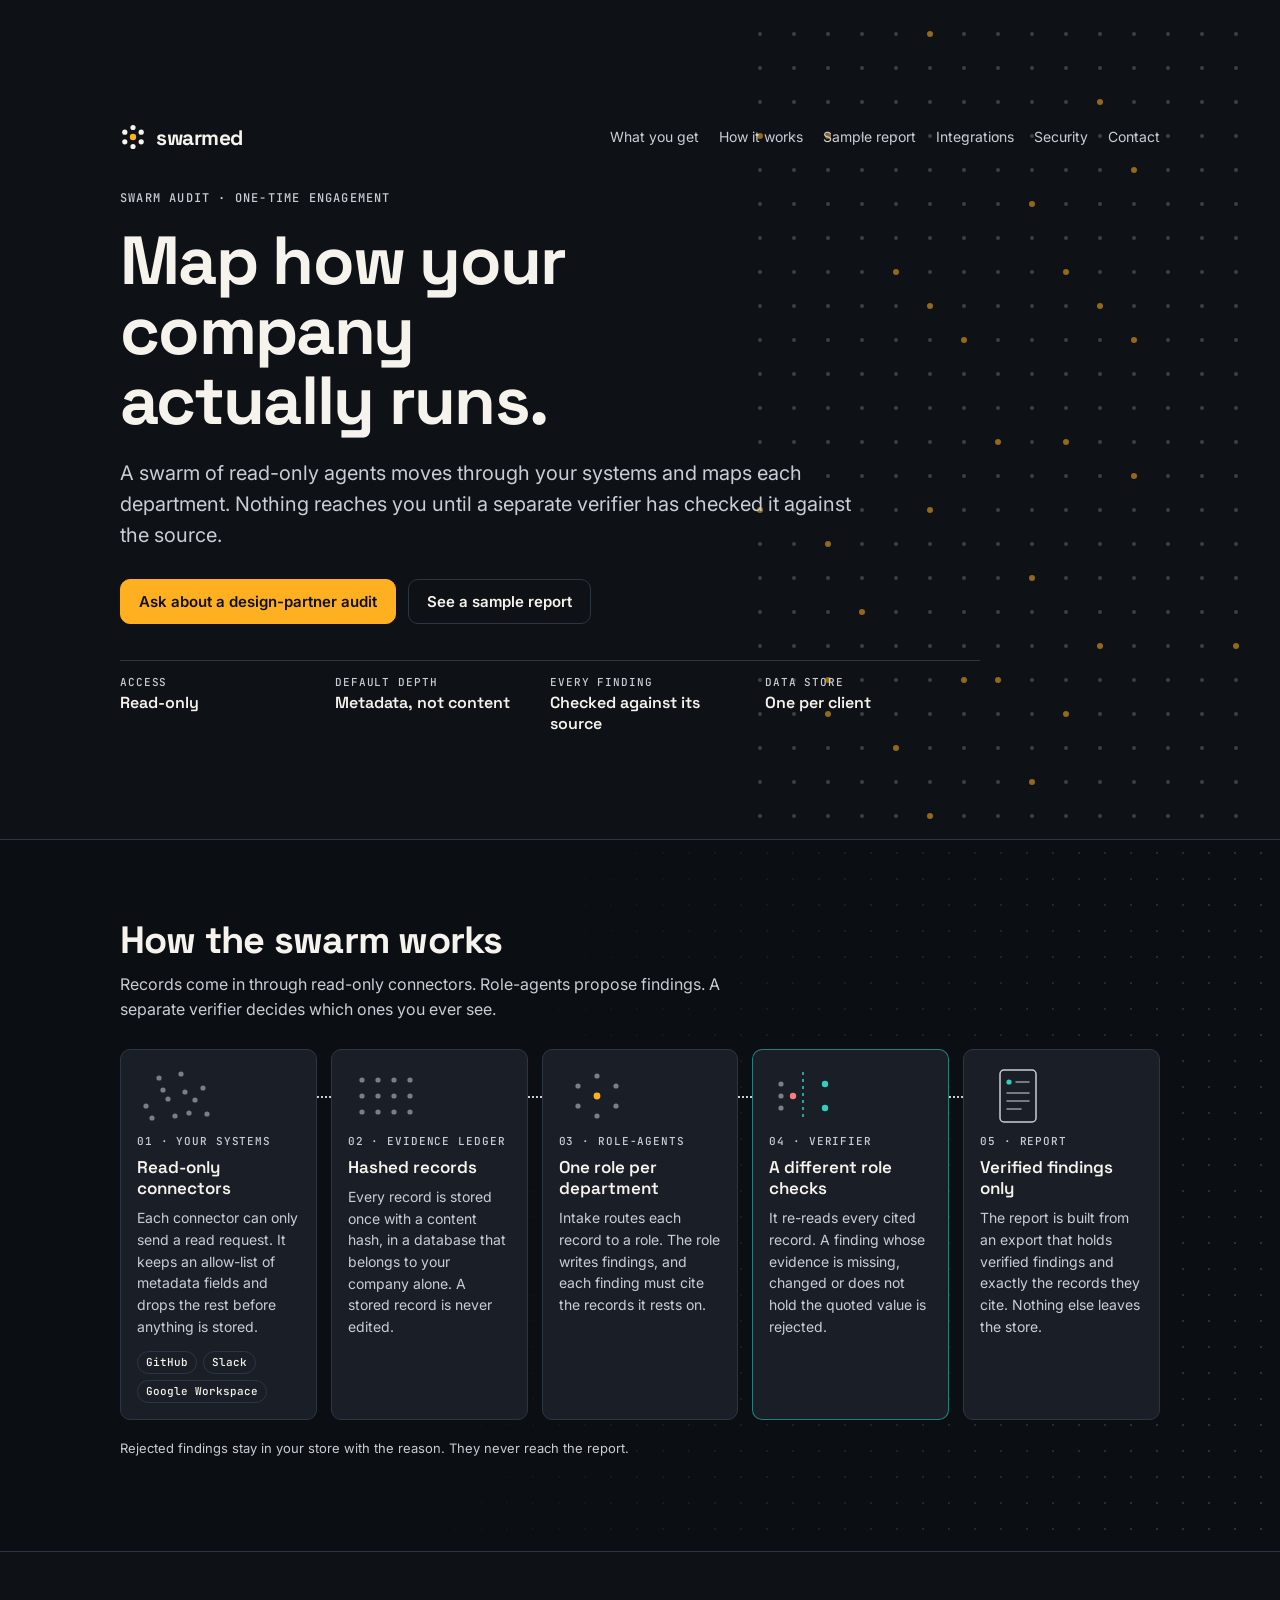
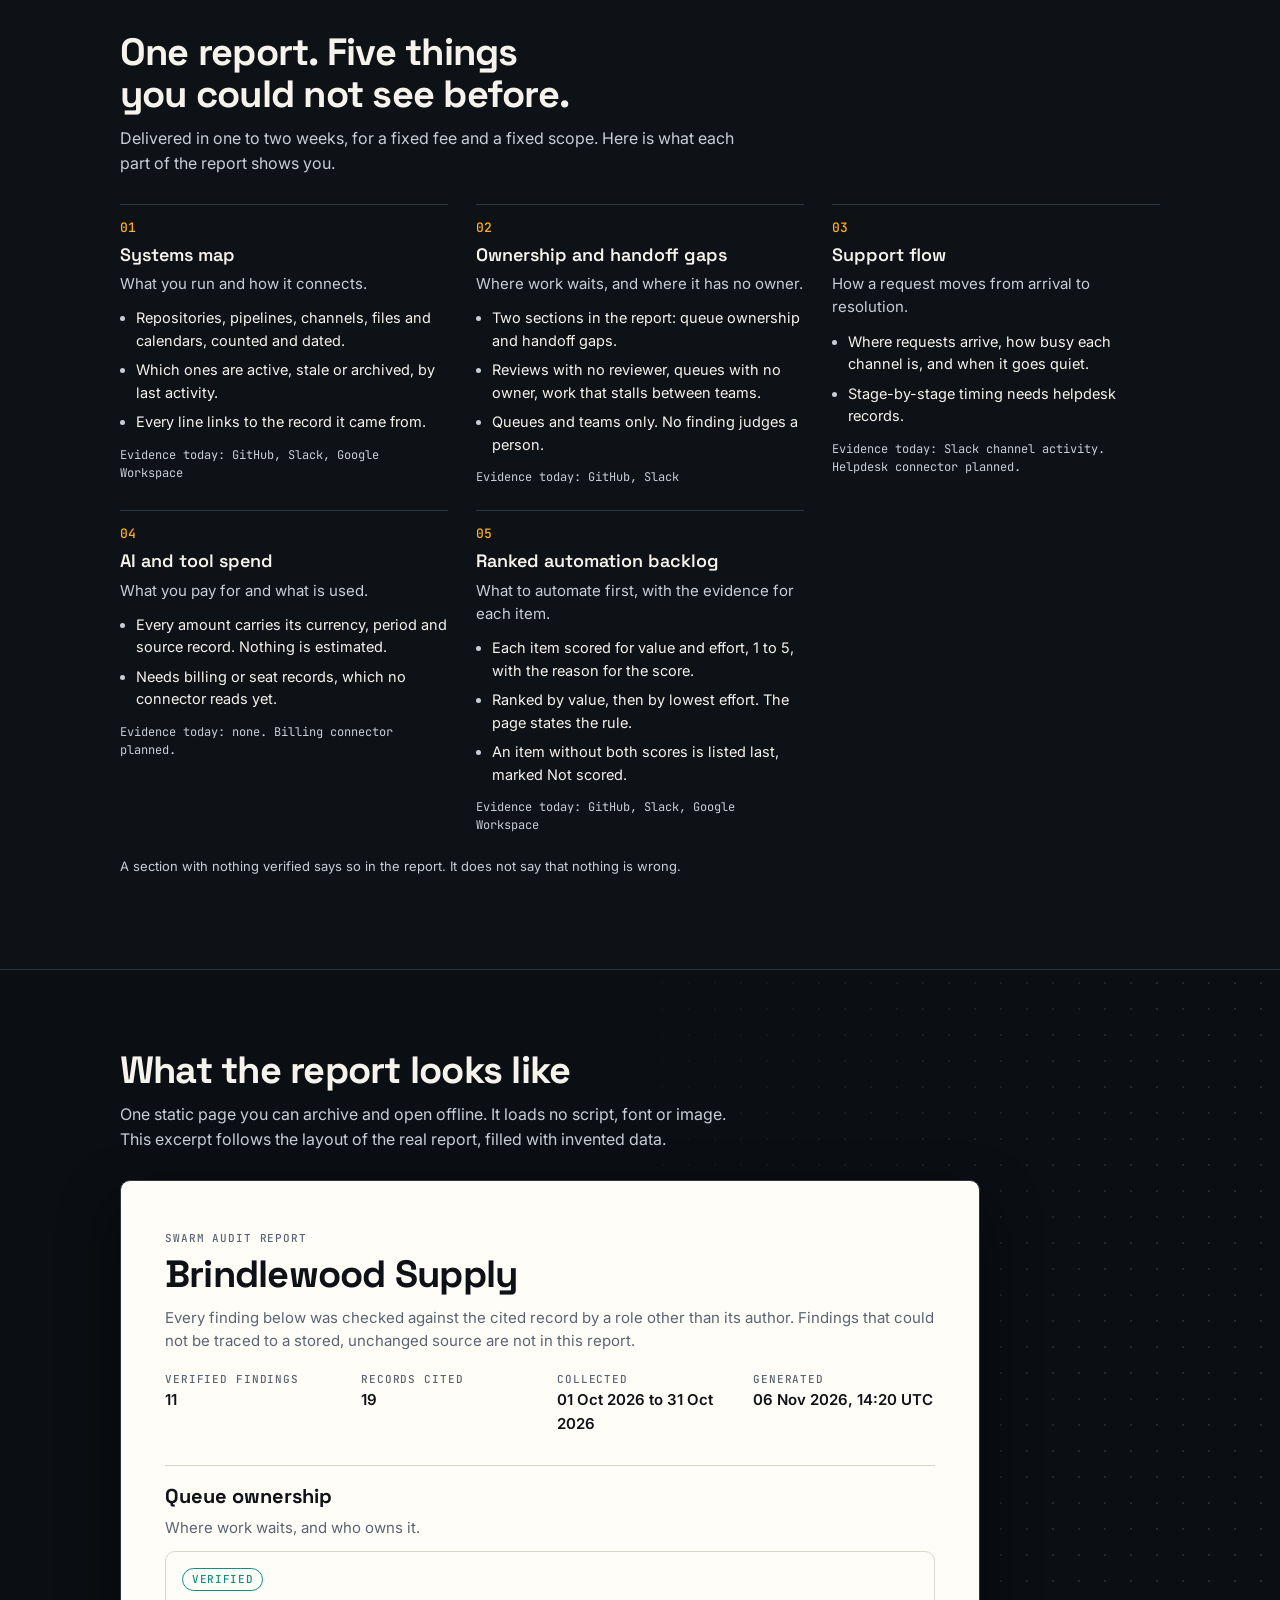
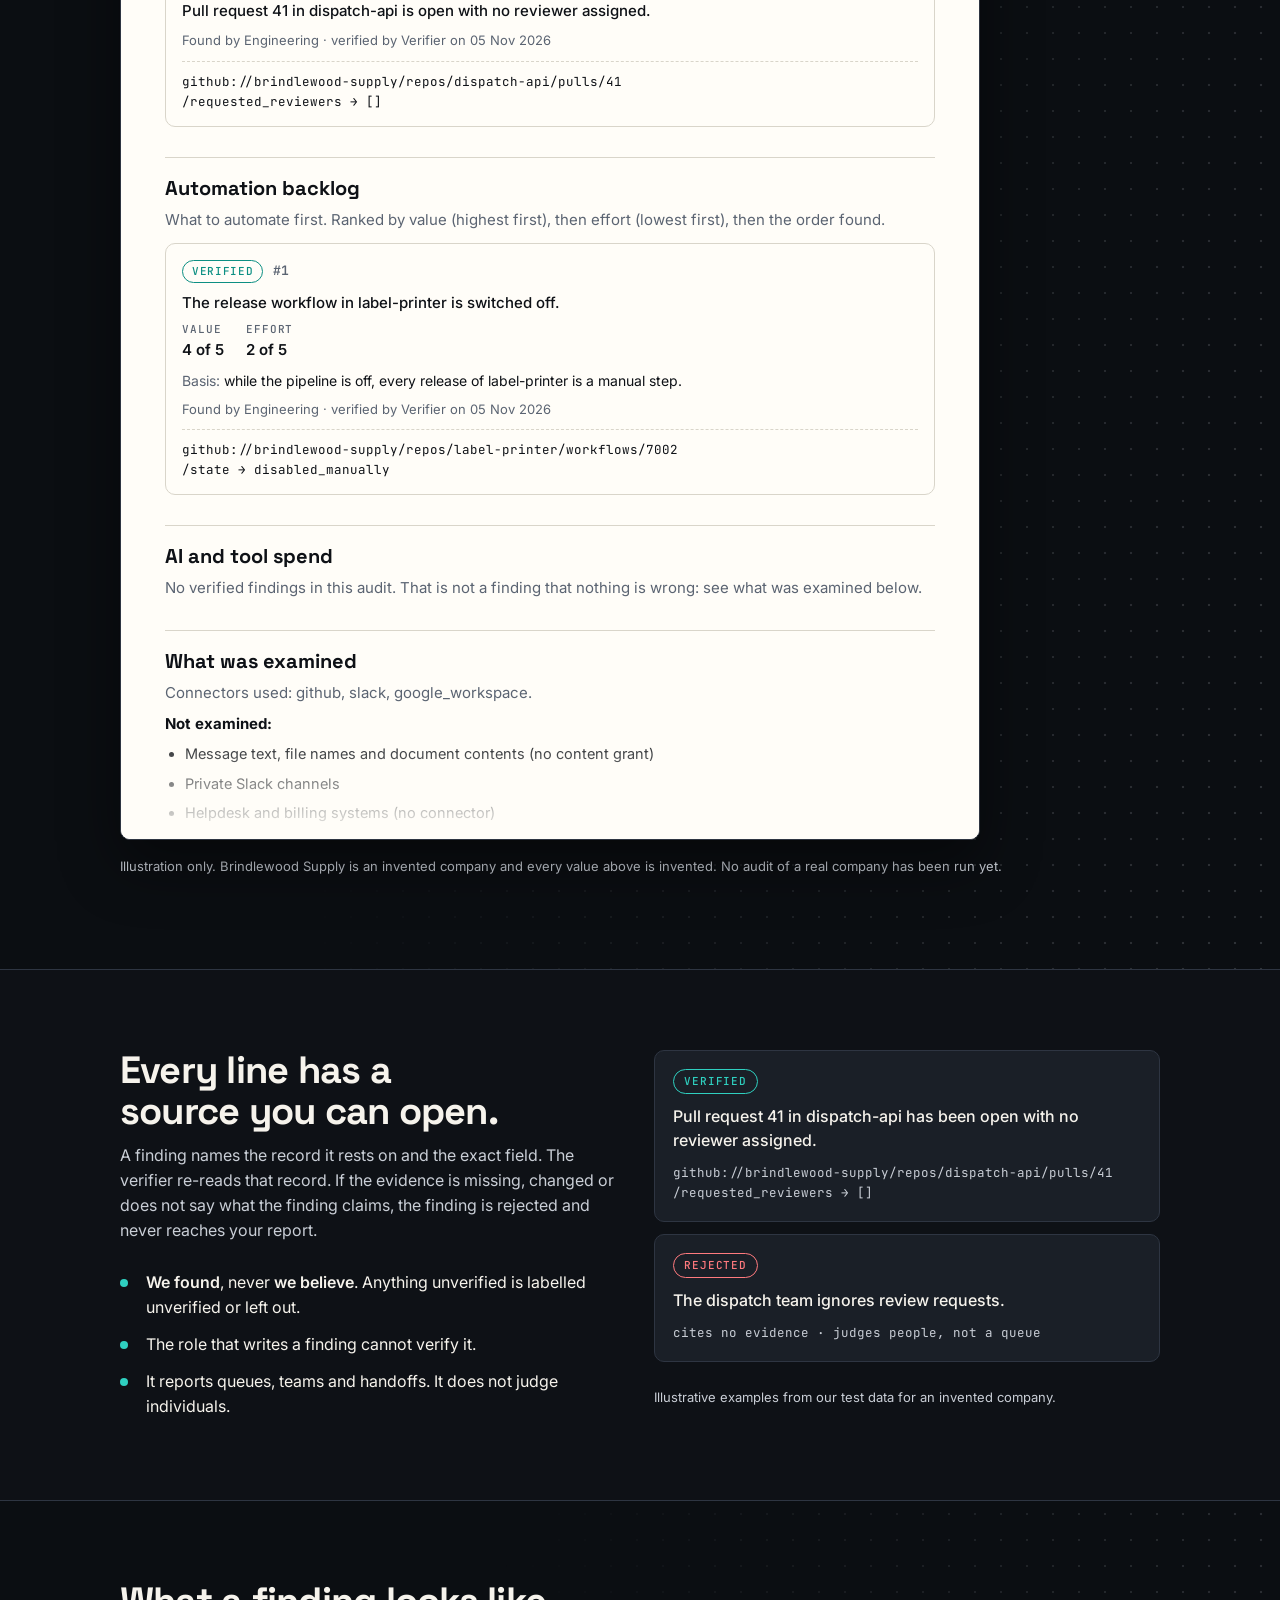
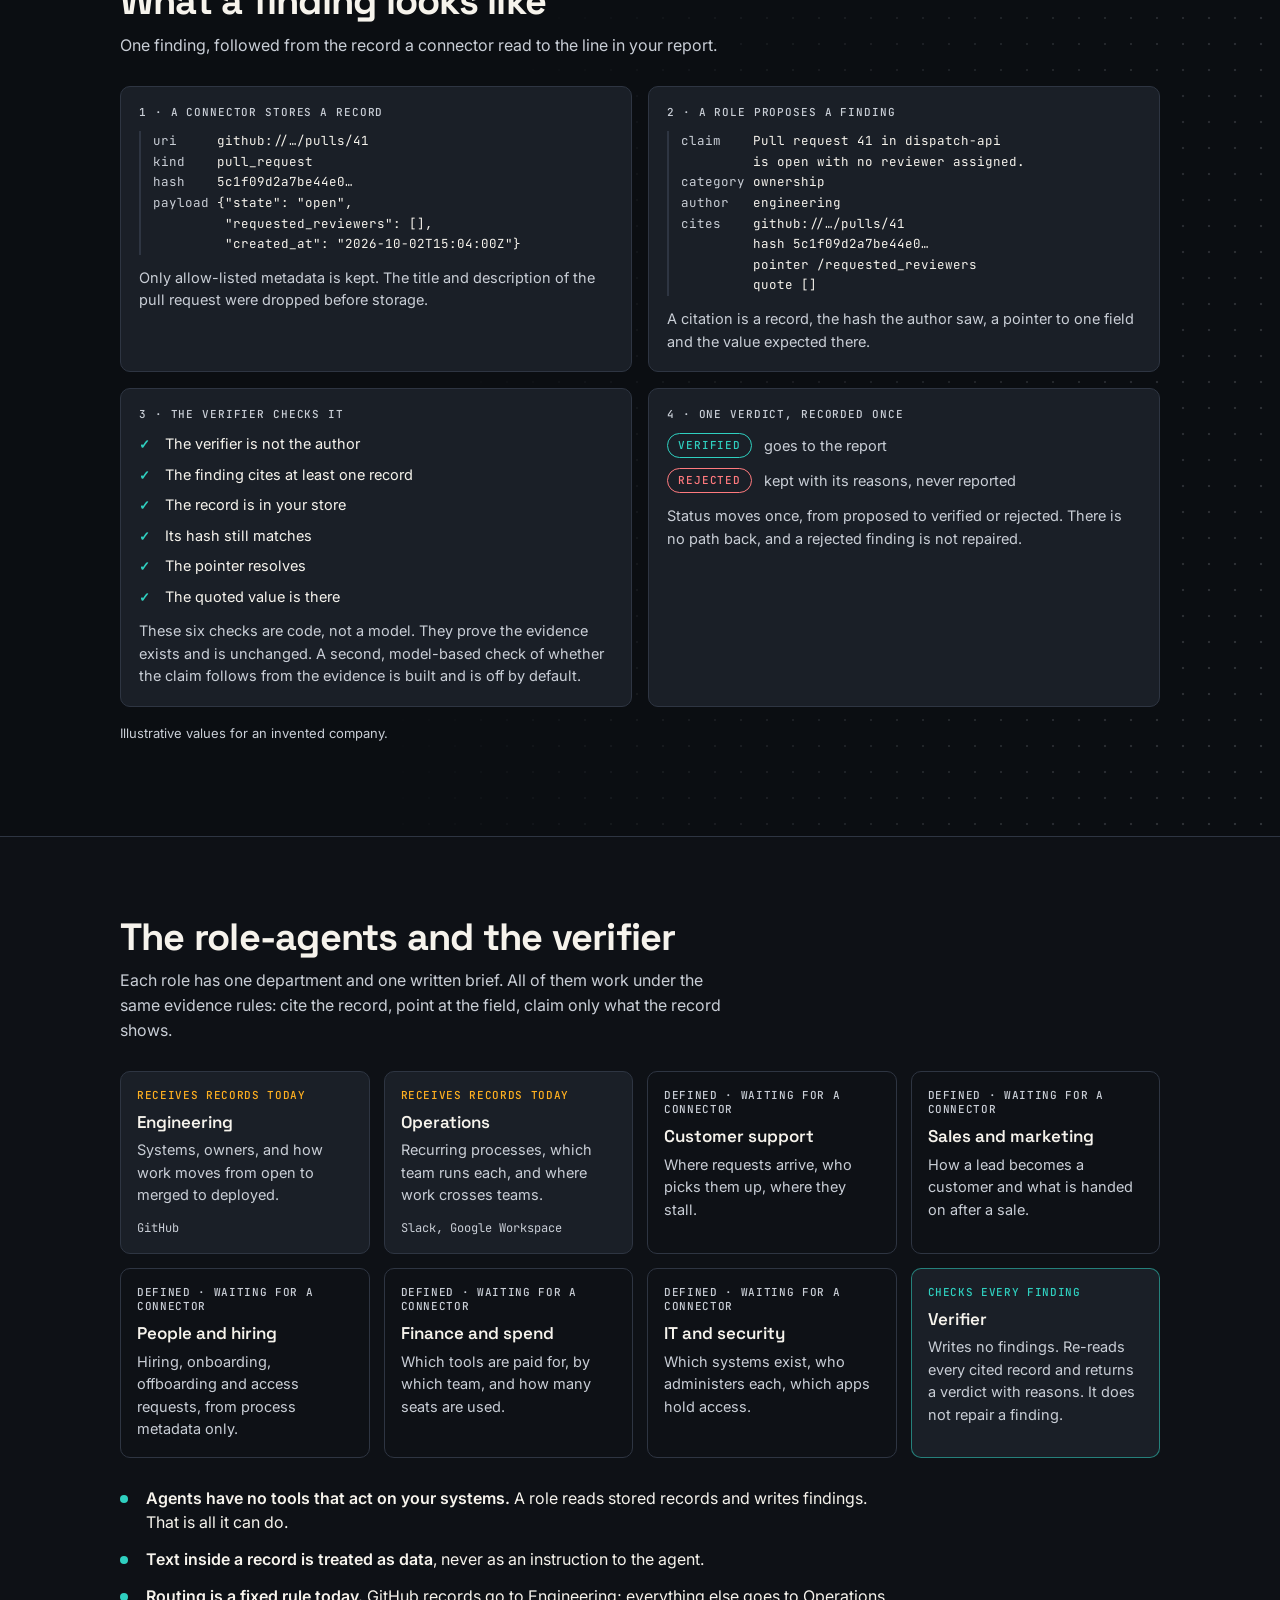
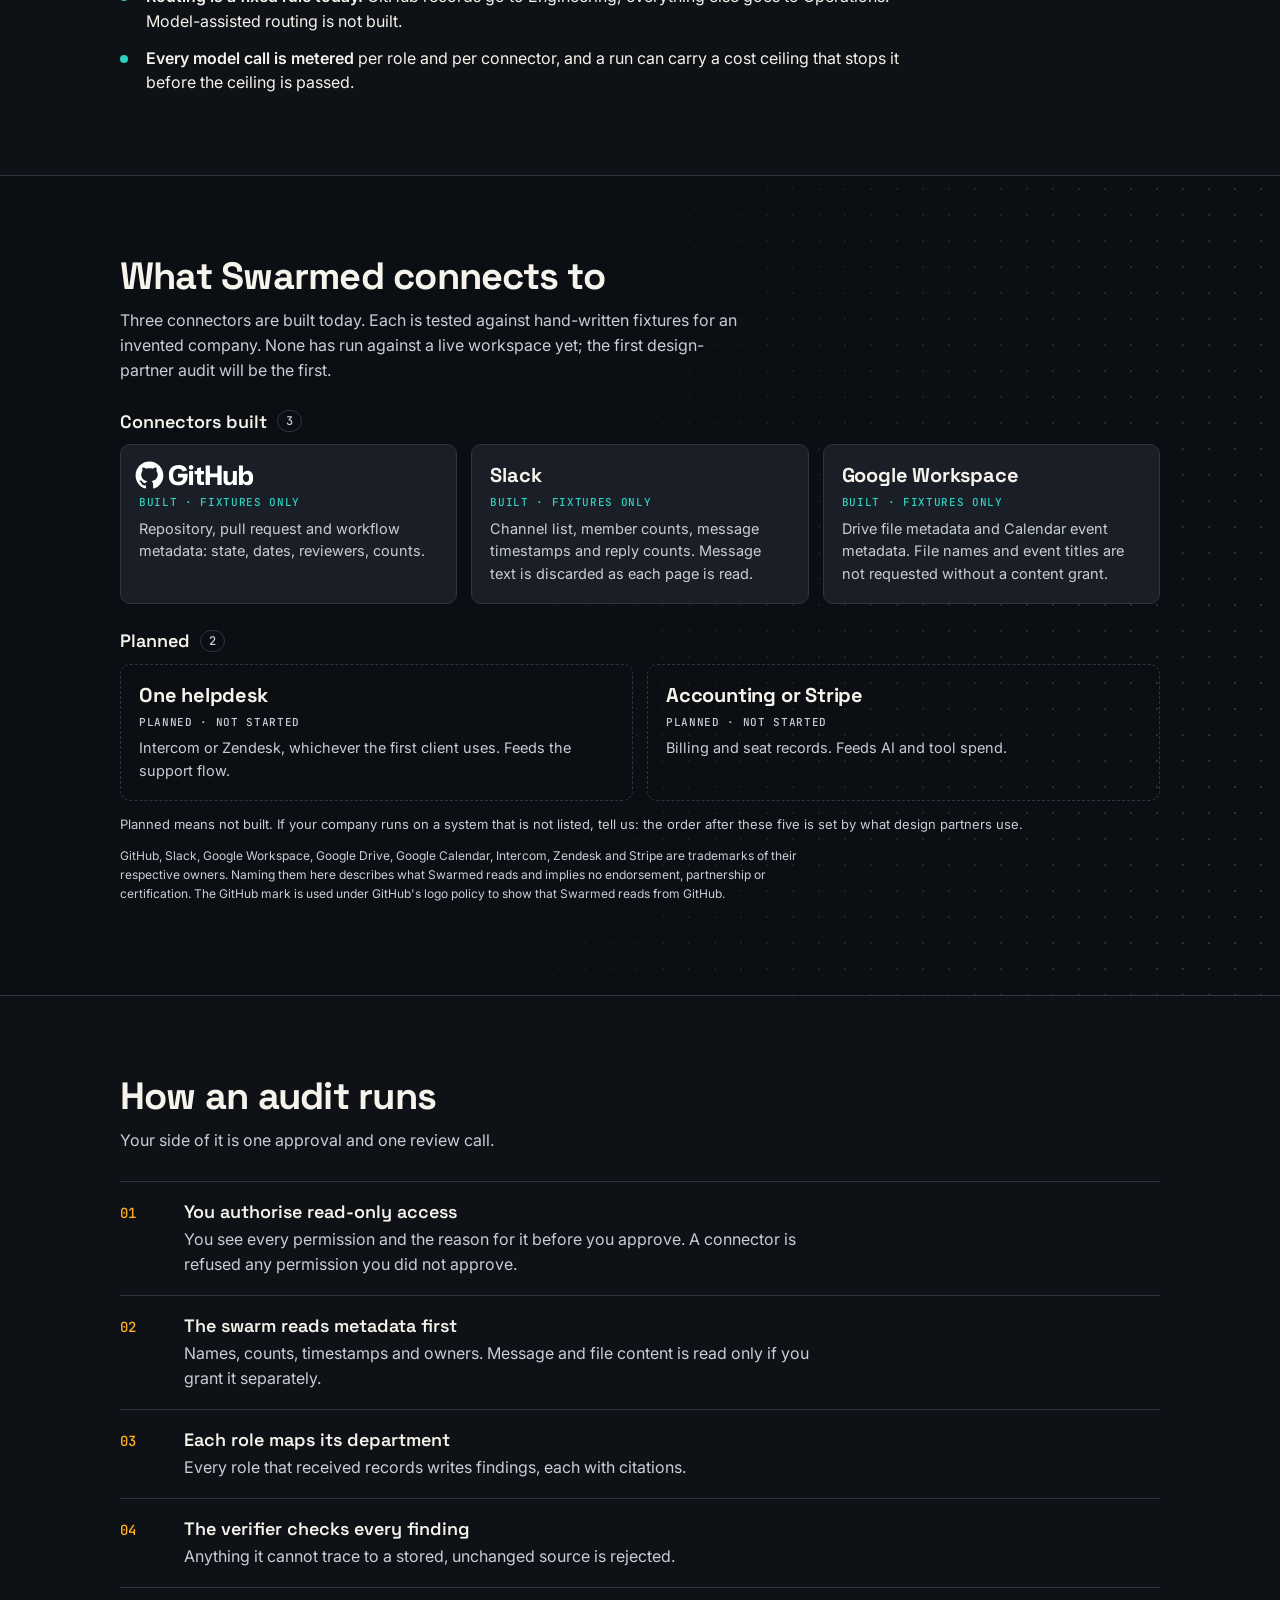
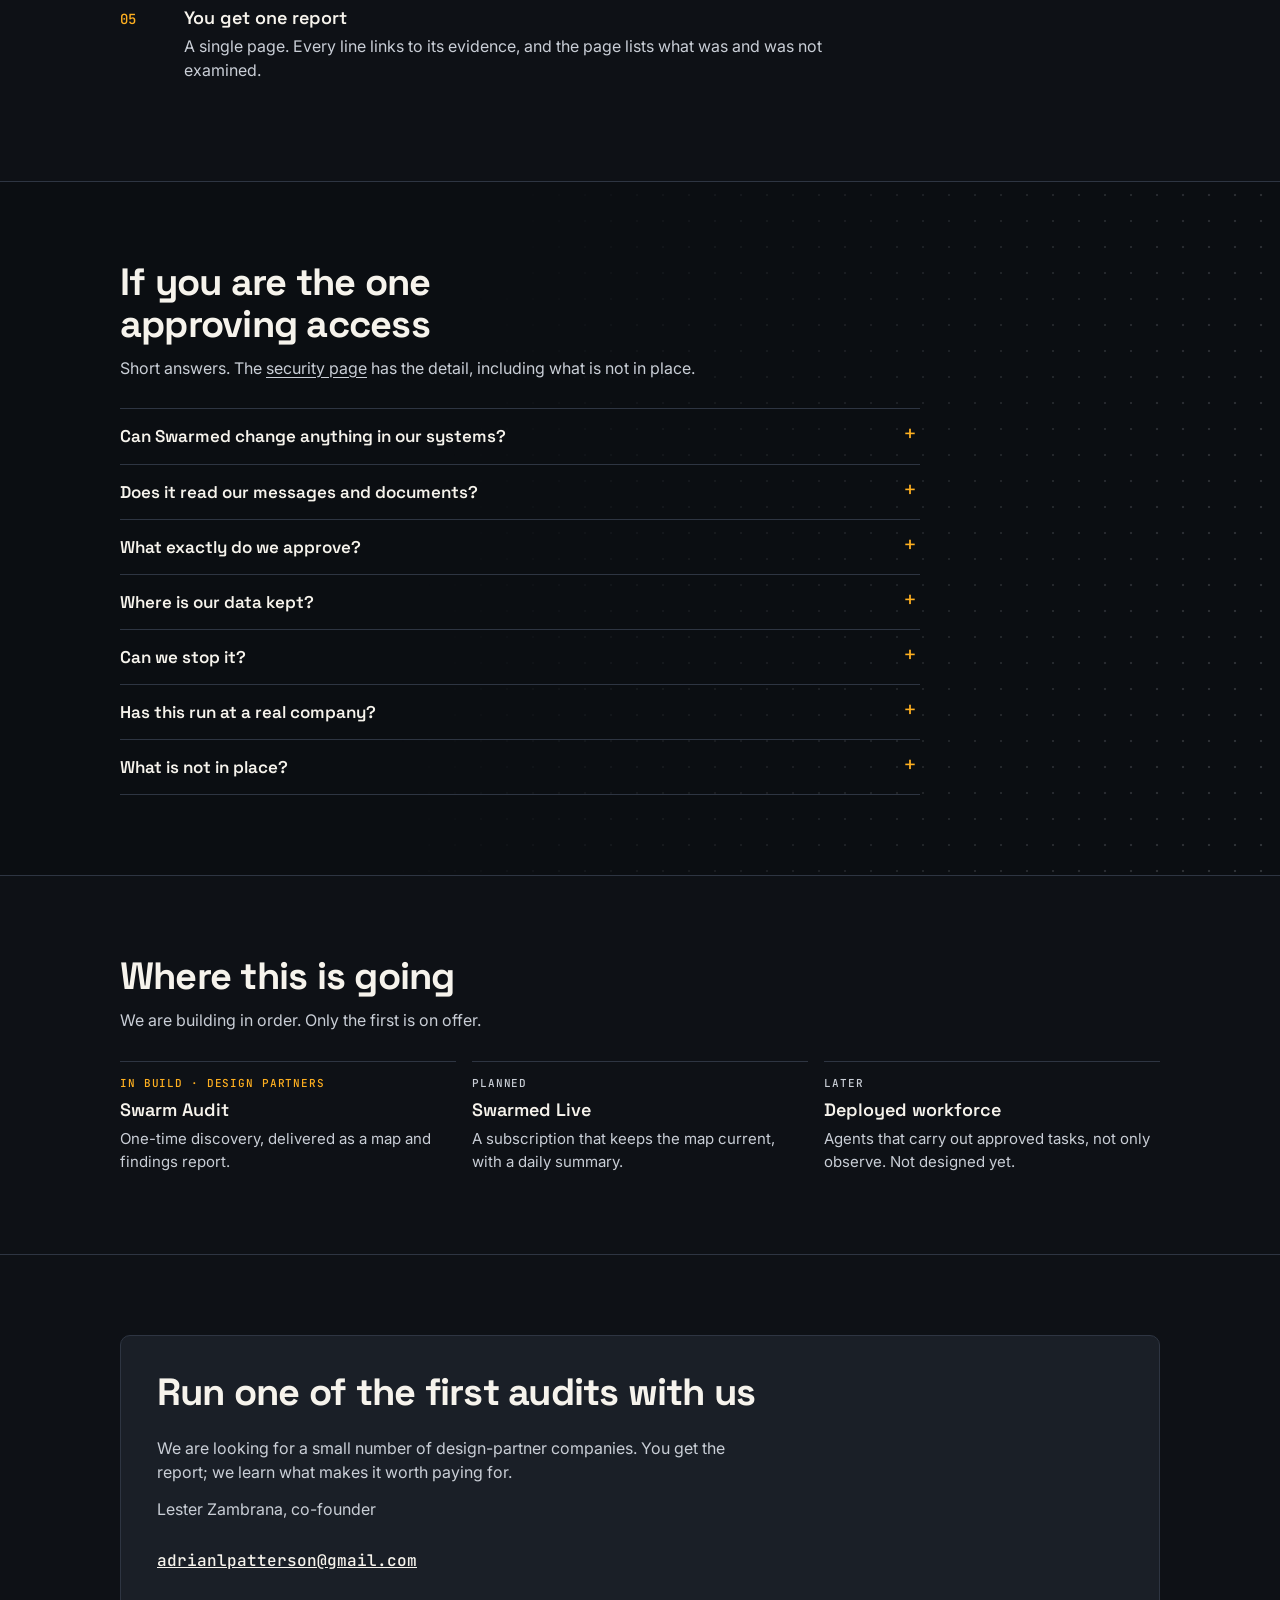
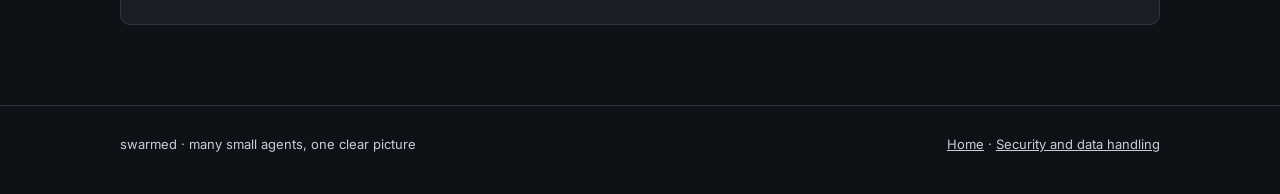
==== index.html @ d0a61592 "Publish site from swarmed main 01db954: official GitHub lockup, co-founder line, shorter hero Co-Aut" ====
<!doctype html>
<html lang="en">
<head>
<meta charset="utf-8">
<meta name="viewport" content="width=device-width, initial-scale=1, viewport-fit=cover">
<link rel="preconnect" href="https://fonts.googleapis.com">
<link rel="preconnect" href="https://fonts.gstatic.com" crossorigin>
<link rel="stylesheet" href="https://fonts.googleapis.com/css2?family=Inter:wght@400;500;600&family=JetBrains+Mono:wght@400;500&family=Space+Grotesk:wght@600;700&display=swap">
<link rel="stylesheet" href="styles.css">
<title>Swarmed: a map of how your company actually runs</title>
<meta name="description" content="Swarmed sends read-only role-agents into your systems and returns a map of how your company runs, with every finding tied to evidence.">
</head>
<body>
<div class="hero">
  <canvas id="field" aria-hidden="true"></canvas>
  <div class="wrap">
    <div class="nav">
      <a class="wordmark" href="index.html"><svg viewBox="0 0 26 26" aria-hidden="true"><circle class="dot" cx="13" cy="3.5" r="2.6"/><circle class="dot" cx="21.2" cy="8.2" r="2.6"/><circle class="dot" cx="21.2" cy="17.8" r="2.6"/><circle class="dot" cx="13" cy="22.5" r="2.6"/><circle class="dot" cx="4.8" cy="17.8" r="2.6"/><circle class="dot" cx="4.8" cy="8.2" r="2.6"/><circle class="dot c" cx="13" cy="13" r="3.2"/></svg> swarmed</a>
      <nav aria-label="Main"><a href="#deliverable">What you get</a><a href="#swarm">How it works</a><a href="#report">Sample report</a><a href="#integrations">Integrations</a><a href="security.html">Security</a><a href="#contact">Contact</a></nav>
    </div>
    <span class="eyebrow">Swarm Audit · one-time engagement</span>
    <h1>Map how your company actually runs.</h1>
    <p class="lede">A swarm of read-only agents moves through your systems and maps each department. Nothing reaches you until a separate verifier has checked it against the source.</p>
    <div class="actions"><a class="btn primary" href="#contact">Ask about a design-partner audit</a><a class="btn" href="#report">See a sample report</a></div>
    <dl class="facts">
      <div><dt>Access</dt><dd>Read-only</dd></div>
      <div><dt>Default depth</dt><dd>Metadata, not content</dd></div>
      <div><dt>Every finding</dt><dd>Checked against its source</dd></div>
      <div><dt>Data store</dt><dd>One per client</dd></div>
    </dl>
  </div>
</div>

<section id="swarm" class="band"><div class="wrap">
  <h2>How the swarm works</h2>
  <p class="sub">Records come in through read-only connectors. Role-agents propose findings. A separate verifier decides which ones you ever see.</p>
  <ol class="flow" aria-label="How a run flows">
    <li class="stage">
      <svg viewBox="0 0 76 60" aria-hidden="true"><circle class="d" cx="9" cy="40" r="2.6"/><circle class="d" cx="22" cy="12" r="2.6"/><circle class="d" cx="31" cy="33" r="2.6"/><circle class="d" cx="44" cy="8" r="2.6"/><circle class="d" cx="52" cy="47" r="2.6"/><circle class="d" cx="66" cy="22" r="2.6"/><circle class="d" cx="15" cy="52" r="2.6"/><circle class="d" cx="38" cy="50" r="2.6"/><circle class="d" cx="58" cy="34" r="2.6"/><circle class="d" cx="70" cy="48" r="2.6"/><circle class="d" cx="26" cy="24" r="2.6"/><circle class="d" cx="48" cy="26" r="2.6"/></svg>
      <span class="k">01 · Your systems</span>
      <h3>Read-only connectors</h3>
      <p>Each connector can only send a read request. It keeps an allow-list of metadata fields and drops the rest before anything is stored.</p>
      <span class="chips"><i>GitHub</i><i>Slack</i><i>Google Workspace</i></span>
    </li>
    <li class="stage">
      <svg viewBox="0 0 76 60" aria-hidden="true"><circle class="d" cx="14" cy="14" r="2.6"/><circle class="d" cx="30" cy="14" r="2.6"/><circle class="d" cx="46" cy="14" r="2.6"/><circle class="d" cx="62" cy="14" r="2.6"/><circle class="d" cx="14" cy="30" r="2.6"/><circle class="d" cx="30" cy="30" r="2.6"/><circle class="d" cx="46" cy="30" r="2.6"/><circle class="d" cx="62" cy="30" r="2.6"/><circle class="d" cx="14" cy="46" r="2.6"/><circle class="d" cx="30" cy="46" r="2.6"/><circle class="d" cx="46" cy="46" r="2.6"/><circle class="d" cx="62" cy="46" r="2.6"/></svg>
      <span class="k">02 · Evidence ledger</span>
      <h3>Hashed records</h3>
      <p>Every record is stored once with a content hash, in a database that belongs to your company alone. A stored record is never edited.</p>
    </li>
    <li class="stage">
      <svg viewBox="0 0 76 60" aria-hidden="true"><circle class="d" cx="38" cy="10" r="2.6"/><circle class="d" cx="57" cy="20" r="2.6"/><circle class="d" cx="57" cy="40" r="2.6"/><circle class="d" cx="38" cy="50" r="2.6"/><circle class="d" cx="19" cy="40" r="2.6"/><circle class="d" cx="19" cy="20" r="2.6"/><circle class="a" cx="38" cy="30" r="3.4"/></svg>
      <span class="k">03 · Role-agents</span>
      <h3>One role per department</h3>
      <p>Intake routes each record to a role. The role writes findings, and each finding must cite the records it rests on.</p>
    </li>
    <li class="stage gate">
      <svg viewBox="0 0 76 60" aria-hidden="true"><circle class="d" cx="12" cy="18" r="2.6"/><circle class="d" cx="12" cy="30" r="2.6"/><circle class="d" cx="12" cy="42" r="2.6"/><path class="g" d="M34 6v48"/><circle class="t" cx="56" cy="18" r="3.2"/><circle class="t" cx="56" cy="42" r="3.2"/><circle class="r" cx="24" cy="30" r="3.2"/></svg>
      <span class="k">04 · Verifier</span>
      <h3>A different role checks</h3>
      <p>It re-reads every cited record. A finding whose evidence is missing, changed or does not hold the quoted value is rejected.</p>
    </li>
    <li class="stage">
      <svg viewBox="0 0 76 60" aria-hidden="true"><rect class="pg" x="20" y="4" width="36" height="52" rx="4"/><circle class="t" cx="29" cy="16" r="2.6"/><path class="ln" d="M36 16h13M27 27h22M27 35h22M27 43h14"/></svg>
      <span class="k">05 · Report</span>
      <h3>Verified findings only</h3>
      <p>The report is built from an export that holds verified findings and exactly the records they cite. Nothing else leaves the store.</p>
    </li>
  </ol>
  <p class="note">Rejected findings stay in your store with the reason. They never reach the report.</p>
</div></section>

<section id="deliverable"><div class="wrap">
  <h2>One report. Five things you could not see before.</h2>
  <p class="sub">Delivered in one to two weeks, for a fixed fee and a fixed scope. Here is what each part of the report shows you.</p>
  <div class="grid deliver">
    <div class="item"><span class="num">01</span><h3>Systems map</h3><p>What you run and how it connects.</p>
      <ul><li>Repositories, pipelines, channels, files and calendars, counted and dated.</li><li>Which ones are active, stale or archived, by last activity.</li><li>Every line links to the record it came from.</li></ul>
      <span class="feeds">Evidence today: GitHub, Slack, Google Workspace</span></div>
    <div class="item"><span class="num">02</span><h3>Ownership and handoff gaps</h3><p>Where work waits, and where it has no owner.</p>
      <ul><li>Two sections in the report: queue ownership and handoff gaps.</li><li>Reviews with no reviewer, queues with no owner, work that stalls between teams.</li><li>Queues and teams only. No finding judges a person.</li></ul>
      <span class="feeds">Evidence today: GitHub, Slack</span></div>
    <div class="item"><span class="num">03</span><h3>Support flow</h3><p>How a request moves from arrival to resolution.</p>
      <ul><li>Where requests arrive, how busy each channel is, and when it goes quiet.</li><li>Stage-by-stage timing needs helpdesk records.</li></ul>
      <span class="feeds">Evidence today: Slack channel activity. Helpdesk connector planned.</span></div>
    <div class="item"><span class="num">04</span><h3>AI and tool spend</h3><p>What you pay for and what is used.</p>
      <ul><li>Every amount carries its currency, period and source record. Nothing is estimated.</li><li>Needs billing or seat records, which no connector reads yet.</li></ul>
      <span class="feeds">Evidence today: none. Billing connector planned.</span></div>
    <div class="item"><span class="num">05</span><h3>Ranked automation backlog</h3><p>What to automate first, with the evidence for each item.</p>
      <ul><li>Each item scored for value and effort, 1 to 5, with the reason for the score.</li><li>Ranked by value, then by lowest effort. The page states the rule.</li><li>An item without both scores is listed last, marked Not scored.</li></ul>
      <span class="feeds">Evidence today: GitHub, Slack, Google Workspace</span></div>
  </div>
  <p class="note">A section with nothing verified says so in the report. It does not say that nothing is wrong.</p>
</div></section>

<section id="report" class="band"><div class="wrap">
  <h2>What the report looks like</h2>
  <p class="sub">One static page you can archive and open offline. It loads no script, font or image. This excerpt follows the layout of the real report, filled with invented data.</p>
  <div class="sheet" role="img" aria-label="Excerpt of a sample Swarm Audit report for the invented company Brindlewood Supply">
    <div class="sheet-in" aria-hidden="true">
      <span class="s-eye">Swarm Audit report</span>
      <div class="s-h1">Brindlewood Supply</div>
      <p class="s-muted">Every finding below was checked against the cited record by a role other than its author. Findings that could not be traced to a stored, unchanged source are not in this report.</p>
      <dl class="s-meta"><div><dt>Verified findings</dt><dd>11</dd></div><div><dt>Records cited</dt><dd>19</dd></div><div><dt>Collected</dt><dd>01 Oct 2026 to 31 Oct 2026</dd></div><div><dt>Generated</dt><dd>06 Nov 2026, 14:20 UTC</dd></div></dl>

      <div class="s-h2">Queue ownership</div>
      <p class="s-muted">Where work waits, and who owns it.</p>
      <div class="s-finding"><span class="s-badge">Verified</span>
        <p>Pull request 41 in dispatch-api is open with no reviewer assigned.</p>
        <div class="s-who">Found by Engineering · verified by Verifier on 05 Nov 2026</div>
        <div class="s-ev">github://brindlewood-supply/repos/dispatch-api/pulls/41<br>/requested_reviewers → []</div></div>

      <div class="s-h2">Automation backlog</div>
      <p class="s-muted">What to automate first. Ranked by value (highest first), then effort (lowest first), then the order found.</p>
      <div class="s-finding"><span class="s-badge">Verified</span> <span class="s-rank">#1</span>
        <p>The release workflow in label-printer is switched off.</p>
        <dl class="s-score"><div><dt>Value</dt><dd>4 of 5</dd></div><div><dt>Effort</dt><dd>2 of 5</dd></div></dl>
        <p class="s-basis"><span>Basis:</span> while the pipeline is off, every release of label-printer is a manual step.</p>
        <div class="s-who">Found by Engineering · verified by Verifier on 05 Nov 2026</div>
        <div class="s-ev">github://brindlewood-supply/repos/label-printer/workflows/7002<br>/state → disabled_manually</div></div>

      <div class="s-h2">AI and tool spend</div>
      <p class="s-muted">No verified findings in this audit. That is not a finding that nothing is wrong: see what was examined below.</p>

      <div class="s-h2">What was examined</div>
      <p class="s-muted">Connectors used: github, slack, google_workspace.</p>
      <p><b>Not examined:</b></p>
      <ul><li>Message text, file names and document contents (no content grant)</li><li>Private Slack channels</li><li>Helpdesk and billing systems (no connector)</li></ul>

      <div class="s-h2">Evidence cited</div>
      <div class="s-table"><table><thead><tr><th>Record</th><th>Kind</th><th>Read at</th><th>Content hash</th></tr></thead><tbody>
        <tr><td class="s-mono">github://brindlewood-supply/repos/dispatch-api/pulls/41</td><td>pull_request</td><td>04 Nov 2026, 09:12 UTC</td><td class="s-mono">5c1f09d2a7be44e0</td></tr>
        <tr><td class="s-mono">github://brindlewood-supply/repos/label-printer/workflows/7002</td><td>workflow</td><td>04 Nov 2026, 09:12 UTC</td><td class="s-mono">b83e6a10f4c27d95</td></tr>
      </tbody></table></div>
      <div class="s-foot">Access during this audit was read-only.</div>
    </div>
  </div>
  <p class="note">Illustration only. Brindlewood Supply is an invented company and every value above is invented. No audit of a real company has been run yet.</p>
</div></section>

<section id="evidence"><div class="wrap split">
  <div>
    <h2>Every line has a source you can open.</h2>
    <p class="sub">A finding names the record it rests on and the exact field. The verifier re-reads that record. If the evidence is missing, changed or does not say what the finding claims, the finding is rejected and never reaches your report.</p>
    <ul class="list">
      <li><span><b>We found</b>, never <b>we believe</b>. Anything unverified is labelled unverified or left out.</span></li>
      <li><span>The role that writes a finding cannot verify it.</span></li>
      <li><span>It reports queues, teams and handoffs. It does not judge individuals.</span></li>
    </ul>
  </div>
  <div style="display:grid;gap:12px">
    <div class="finding"><span class="badge">Verified</span><p>Pull request 41 in dispatch-api has been open with no reviewer assigned.</p><div class="src">github://brindlewood-supply/repos/dispatch-api/pulls/41<br>/requested_reviewers → []</div></div>
    <div class="finding"><span class="badge rejected">Rejected</span><p>The dispatch team ignores review requests.</p><div class="src">cites no evidence · judges people, not a queue</div></div>
    <p class="note">Illustrative examples from our test data for an invented company.</p>
  </div>
</div></section>

<section id="finding" class="band"><div class="wrap">
  <h2>What a finding looks like</h2>
  <p class="sub">One finding, followed from the record a connector read to the line in your report.</p>
  <div class="walk">
    <div class="wstep"><span class="k">1 · A connector stores a record</span>
      <pre class="code"><span class="c">uri</span>     github://…/pulls/41
<span class="c">kind</span>    pull_request
<span class="c">hash</span>    5c1f09d2a7be44e0…
<span class="c">payload</span> {"state": "open",
         "requested_reviewers": [],
         "created_at": "2026-10-02T15:04:00Z"}</pre>
      <p>Only allow-listed metadata is kept. The title and description of the pull request were dropped before storage.</p></div>
    <div class="wstep"><span class="k">2 · A role proposes a finding</span>
      <pre class="code"><span class="c">claim</span>    Pull request 41 in dispatch-api
         is open with no reviewer assigned.
<span class="c">category</span> ownership
<span class="c">author</span>   engineering
<span class="c">cites</span>    github://…/pulls/41
         hash 5c1f09d2a7be44e0…
         pointer /requested_reviewers
         quote []</pre>
      <p>A citation is a record, the hash the author saw, a pointer to one field and the value expected there.</p></div>
    <div class="wstep"><span class="k">3 · The verifier checks it</span>
      <ul class="checks">
        <li>The verifier is not the author</li>
        <li>The finding cites at least one record</li>
        <li>The record is in your store</li>
        <li>Its hash still matches</li>
        <li>The pointer resolves</li>
        <li>The quoted value is there</li>
      </ul>
      <p>These six checks are code, not a model. They prove the evidence exists and is unchanged. A second, model-based check of whether the claim follows from the evidence is built and is off by default.</p></div>
    <div class="wstep"><span class="k">4 · One verdict, recorded once</span>
      <div class="verdicts"><span class="badge">Verified</span><span class="to">goes to the report</span><span class="badge rejected">Rejected</span><span class="to">kept with its reasons, never reported</span></div>
      <p>Status moves once, from proposed to verified or rejected. There is no path back, and a rejected finding is not repaired.</p></div>
  </div>
  <p class="note">Illustrative values for an invented company.</p>
</div></section>

<section id="roles"><div class="wrap">
  <h2>The role-agents and the verifier</h2>
  <p class="sub">Each role has one department and one written brief. All of them work under the same evidence rules: cite the record, point at the field, claim only what the record shows.</p>
  <div class="roles">
    <div class="role on"><span class="state">Receives records today</span><h3>Engineering</h3><p>Systems, owners, and how work moves from open to merged to deployed.</p><span class="feeds">GitHub</span></div>
    <div class="role on"><span class="state">Receives records today</span><h3>Operations</h3><p>Recurring processes, which team runs each, and where work crosses teams.</p><span class="feeds">Slack, Google Workspace</span></div>
    <div class="role"><span class="state">Defined · waiting for a connector</span><h3>Customer support</h3><p>Where requests arrive, who picks them up, where they stall.</p></div>
    <div class="role"><span class="state">Defined · waiting for a connector</span><h3>Sales and marketing</h3><p>How a lead becomes a customer and what is handed on after a sale.</p></div>
    <div class="role"><span class="state">Defined · waiting for a connector</span><h3>People and hiring</h3><p>Hiring, onboarding, offboarding and access requests, from process metadata only.</p></div>
    <div class="role"><span class="state">Defined · waiting for a connector</span><h3>Finance and spend</h3><p>Which tools are paid for, by which team, and how many seats are used.</p></div>
    <div class="role"><span class="state">Defined · waiting for a connector</span><h3>IT and security</h3><p>Which systems exist, who administers each, which apps hold access.</p></div>
    <div class="role ver"><span class="state">Checks every finding</span><h3>Verifier</h3><p>Writes no findings. Re-reads every cited record and returns a verdict with reasons. It does not repair a finding.</p></div>
  </div>
  <ul class="list tight">
    <li><span><b>Agents have no tools that act on your systems.</b> A role reads stored records and writes findings. That is all it can do.</span></li>
    <li><span><b>Text inside a record is treated as data</b>, never as an instruction to the agent.</span></li>
    <li><span><b>Routing is a fixed rule today.</b> GitHub records go to Engineering; everything else goes to Operations. Model-assisted routing is not built.</span></li>
    <li><span><b>Every model call is metered</b> per role and per connector, and a run can carry a cost ceiling that stops it before the ceiling is passed.</span></li>
  </ul>
</div></section>

<section id="integrations" class="band"><div class="wrap">
  <h2>What Swarmed connects to</h2>
  <p class="sub">Three connectors are built today. Each is tested against hand-written fixtures for an invented company. None has run against a live workspace yet; the first design-partner audit will be the first.</p>
  <h3 class="group">Connectors built <span>3</span></h3>
  <div class="conns">
    <div class="conn"><span class="name"><img src="logos/github.svg" alt="GitHub" height="36"></span><span class="st built">Built · fixtures only</span><p>Repository, pull request and workflow metadata: state, dates, reviewers, counts.</p></div>
    <div class="conn"><span class="name">Slack</span><span class="st built">Built · fixtures only</span><p>Channel list, member counts, message timestamps and reply counts. Message text is discarded as each page is read.</p></div>
    <div class="conn"><span class="name">Google Workspace</span><span class="st built">Built · fixtures only</span><p>Drive file metadata and Calendar event metadata. File names and event titles are not requested without a content grant.</p></div>
  </div>
  <h3 class="group">Planned <span>2</span></h3>
  <div class="conns">
    <div class="conn plan"><span class="name">One helpdesk</span><span class="st">Planned · not started</span><p>Intercom or Zendesk, whichever the first client uses. Feeds the support flow.</p></div>
    <div class="conn plan"><span class="name">Accounting or Stripe</span><span class="st">Planned · not started</span><p>Billing and seat records. Feeds AI and tool spend.</p></div>
  </div>
  <p class="note">Planned means not built. If your company runs on a system that is not listed, tell us: the order after these five is set by what design partners use.</p>
  <p class="note tm">GitHub, Slack, Google Workspace, Google Drive, Google Calendar, Intercom, Zendesk and Stripe are trademarks of their respective owners. Naming them here describes what Swarmed reads and implies no endorsement, partnership or certification. The GitHub mark is used under GitHub's logo policy to show that Swarmed reads from GitHub.</p>
</div></section>

<section id="how"><div class="wrap">
  <h2>How an audit runs</h2>
  <p class="sub">Your side of it is one approval and one review call.</p>
  <div class="steps">
    <div class="step"><div><h3>You authorise read-only access</h3><p>You see every permission and the reason for it before you approve. A connector is refused any permission you did not approve.</p></div></div>
    <div class="step"><div><h3>The swarm reads metadata first</h3><p>Names, counts, timestamps and owners. Message and file content is read only if you grant it separately.</p></div></div>
    <div class="step"><div><h3>Each role maps its department</h3><p>Every role that received records writes findings, each with citations.</p></div></div>
    <div class="step"><div><h3>The verifier checks every finding</h3><p>Anything it cannot trace to a stored, unchanged source is rejected.</p></div></div>
    <div class="step"><div><h3>You get one report</h3><p>A single page. Every line links to its evidence, and the page lists what was and was not examined.</p></div></div>
  </div>
</div></section>

<section id="faq" class="band"><div class="wrap">
  <h2>If you are the one approving access</h2>
  <p class="sub">Short answers. The <a href="security.html">security page</a> has the detail, including what is not in place.</p>
  <div class="faq">
    <details><summary>Can Swarmed change anything in our systems?</summary><p>No. A connector is built on a transport whose only request is a read. There is no write, send or delete path in it. The agents have no tools that act on your systems.</p></details>
    <details><summary>Does it read our messages and documents?</summary><p>Not by default. Connectors keep metadata such as counts, timestamps and owners, and drop message text, titles and file bodies before anything is stored. Some permissions the providers offer would technically expose content; we mark those for you before you approve. Content is a separate grant for the engagement, and without it a content request is refused.</p></details>
    <details><summary>What exactly do we approve?</summary><p>A list of every permission each connector requests, with the reason for each. Exact scopes are confirmed with you in writing before access is granted.</p></details>
    <details><summary>Where is our data kept?</summary><p>In a separate database for your company, with no shared tables. Credentials are sealed in a vault outside that database, so a report or a backup never contains one. Only verified findings and the records they cite leave the store.</p></details>
    <details><summary>Can we stop it?</summary><p>Yes. Revoke access from your own admin console at any time and collection stops.</p></details>
    <details><summary>Has this run at a real company?</summary><p>Not yet. The pipeline is built and tested on fixtures for an invented company. The connectors have not read a live workspace, and no app is registered with GitHub, Slack or Google yet. Design partners are the first real audits.</p></details>
    <details><summary>What is not in place?</summary><p>No SOC 2 report, no per-client encryption keys, no signed exports, and the data processing agreement is a draft. The <a href="security.html">security page</a> keeps the full list.</p></details>
  </div>
</div></section>

<section id="tiers"><div class="wrap">
  <h2>Where this is going</h2>
  <p class="sub">We are building in order. Only the first is on offer.</p>
  <div class="grid tiers">
    <div class="item now"><span class="state">In build · design partners</span><h3>Swarm Audit</h3><p>One-time discovery, delivered as a map and findings report.</p></div>
    <div class="item"><span class="state">Planned</span><h3>Swarmed Live</h3><p>A subscription that keeps the map current, with a daily summary.</p></div>
    <div class="item"><span class="state">Later</span><h3>Deployed workforce</h3><p>Agents that carry out approved tasks, not only observe. Not designed yet.</p></div>
  </div>
</div></section>

<section id="contact"><div class="wrap">
  <div class="contact">
    <h2>Run one of the first audits with us</h2>
    <p class="sub" style="margin:0">We are looking for a small number of design-partner companies. You get the report; we learn what makes it worth paying for.</p>
    <p class="sub" style="margin:0">Lester Zambrana, co-founder</p>
    <p class="addr" data-contact><a href="mailto:adrianlpatterson@gmail.com" style="color:inherit">adrianlpatterson@gmail.com</a></p>
  </div>
</div></section>
<footer class="wrap"><span>swarmed · many small agents, one clear picture</span><span><a href="index.html">Home</a> · <a href="security.html">Security and data handling</a></span></footer>
<script src="field.js"></script>
</body>
</html>
---- styles.css ----
/* Swarmed site. Tokens follow brand/tokens.css and brand/BRAND.md (dark-first, amber as signal only). */
:root {
  --ink: #0e1116; --ink-800: #1a1f27; --paper: #f6f3ec; --amber: #ffb020; --teal: #2fd0c0; --red: #ff7a7e;
  --muted: #c9ced6; --line: #2e3542;
  --display: "Space Grotesk", system-ui, sans-serif;
  --body: "Inter", system-ui, sans-serif;
  --mono: "JetBrains Mono", ui-monospace, monospace;
  --radius: 10px; --wrap: 1080px;
  color-scheme: dark;
}
* { box-sizing: border-box; }
html { scroll-behavior: smooth; }
body { margin: 0; background: var(--ink); color: var(--paper); font: 400 16px/1.55 var(--body); -webkit-font-smoothing: antialiased; }
a { color: inherit; }
a:focus-visible, .btn:focus-visible { outline: 2px solid var(--amber); outline-offset: 3px; border-radius: 4px; }
.wrap { max-width: var(--wrap); margin: 0 auto; padding-inline: max(20px, env(safe-area-inset-left, 0px)) max(20px, env(safe-area-inset-right, 0px)); }
.nav { display: flex; align-items: center; justify-content: space-between; gap: 16px; padding-block: 20px; flex-wrap: wrap; }
.wordmark { display: inline-flex; align-items: center; gap: 10px; font: 700 21px/1 var(--display); letter-spacing: -0.02em; text-decoration: none; }
.wordmark svg { width: 26px; height: 26px; }
.dot { fill: var(--paper); } .dot.c { fill: var(--amber); }
.nav nav { display: flex; gap: 22px; flex-wrap: wrap; font-size: 14px; }
.nav nav a { color: var(--muted); text-decoration: none; }
.nav nav a:hover, .nav nav a[aria-current="page"] { color: var(--paper); }
.hero { position: relative; overflow: hidden; border-bottom: 1px solid var(--line); }
.hero canvas { position: absolute; inset: 0; width: 100%; height: 100%; opacity: .55; }
.hero .wrap { position: relative; padding-block: clamp(48px, 9vw, 104px); display: grid; gap: 22px; }
.eyebrow { font: 500 12px/1 var(--mono); letter-spacing: .1em; text-transform: uppercase; color: var(--muted); }
h1 { font: 700 clamp(36px, 6.4vw, 68px)/1.03 var(--display); letter-spacing: -0.025em; margin: 0; max-width: 16ch; text-wrap: balance; }
.lede { font-size: clamp(17px, 2vw, 20px); color: var(--muted); max-width: 58ch; margin: 0; }
.actions { display: flex; gap: 12px; flex-wrap: wrap; margin-top: 6px; }
.btn { display: inline-block; font: 600 15px/1 var(--body); text-decoration: none; padding: 14px 18px; border-radius: var(--radius); border: 1px solid var(--line); }
.btn.primary { background: var(--amber); color: var(--ink); border-color: var(--amber); }
.btn:hover { border-color: var(--paper); }
section { padding-block: clamp(44px, 7vw, 80px); border-bottom: 1px solid var(--line); }
h2 { font: 700 clamp(26px, 3.6vw, 38px)/1.1 var(--display); letter-spacing: -0.02em; margin: 0 0 10px; max-width: 24ch; text-wrap: balance; }
.sub { color: var(--muted); max-width: 62ch; margin: 0 0 28px; }
.grid { display: grid; gap: 16px; grid-template-columns: repeat(auto-fit, minmax(240px, 1fr)); }
.grid > * { min-width: 0; }
.item { border-top: 1px solid var(--line); padding-top: 16px; }
.item h3 { font: 600 18px/1.25 var(--display); margin: 0 0 6px; }
.item p { margin: 0; color: var(--muted); font-size: 15px; }
.steps { counter-reset: s; display: grid; gap: 0; }
.step { display: grid; grid-template-columns: 56px 1fr; gap: 8px; padding-block: 18px; border-top: 1px solid var(--line); }
.step::before { counter-increment: s; content: "0" counter(s); font: 500 14px/1.9 var(--mono); color: var(--amber); }
.step h3 { font: 600 18px/1.3 var(--display); margin: 0 0 4px; }
.step p { margin: 0; color: var(--muted); max-width: 64ch; }
.split { display: grid; gap: 28px; grid-template-columns: repeat(auto-fit, minmax(300px, 1fr)); align-items: start; }
.split > * { min-width: 0; }
.finding { background: var(--ink-800); border: 1px solid var(--line); border-radius: var(--radius); padding: 18px; display: grid; gap: 10px; }
.finding p { margin: 0; font-weight: 500; }
.badge { justify-self: start; font: 500 11px/1 var(--mono); letter-spacing: .08em; text-transform: uppercase; color: var(--teal); border: 1px solid currentColor; border-radius: 999px; padding: 6px 10px; }
.badge.rejected { color: var(--red); }
.src { font: 400 12.5px/1.6 var(--mono); color: var(--muted); overflow-wrap: anywhere; }
.note { font-size: 13px; color: var(--muted); }
.list { list-style: none; margin: 0; padding: 0; display: grid; gap: 12px; }
.list li { display: grid; grid-template-columns: 16px 1fr; gap: 10px; }
.list li::before { content: ""; width: 8px; height: 8px; border-radius: 50%; margin-top: 9px; background: var(--teal); }
.list.no li::before { background: var(--red); }
.list b { font-weight: 600; }
.scroll { overflow-x: auto; }
table { border-collapse: collapse; width: 100%; min-width: 560px; font-size: 15px; }
th, td { text-align: left; padding: 12px 16px 12px 0; border-bottom: 1px solid var(--line); vertical-align: top; }
th { font: 500 12px/1.3 var(--mono); letter-spacing: .08em; text-transform: uppercase; color: var(--muted); }
td { color: var(--muted); } td:first-child { color: var(--paper); font-weight: 500; }
.tiers .item .state { font: 500 11px/1 var(--mono); letter-spacing: .08em; text-transform: uppercase; color: var(--muted); display: block; margin-bottom: 10px; }
.tiers .item.now .state { color: var(--amber); }
.contact { background: var(--ink-800); border: 1px solid var(--line); border-radius: var(--radius); padding: clamp(20px, 4vw, 36px); display: grid; gap: 12px; }
.contact .addr { font: 500 16px/1.4 var(--mono); user-select: all; overflow-wrap: anywhere; }
footer { padding-block: 28px 40px; color: var(--muted); font-size: 13px; display: flex; justify-content: space-between; gap: 12px; flex-wrap: wrap; }
@media (prefers-reduced-motion: reduce) { html { scroll-behavior: auto; } }

/* --- Visuals and depth (2026-11) --- */
.nav nav { gap: 8px 20px; }
.facts { display: grid; grid-template-columns: repeat(auto-fit, minmax(170px, 1fr)); gap: 0; margin: 14px 0 0; border-top: 1px solid var(--line); max-width: 860px; }
.facts > div { padding: 14px 16px 0 0; }
.facts dt { font: 500 11px/1.3 var(--mono); letter-spacing: .08em; text-transform: uppercase; color: var(--muted); }
.facts dd { margin: 4px 0 0; font: 600 16px/1.3 var(--display); }
/* Dot-field motif as a section ground: a quiet grid that fades out to the left. */
.band { position: relative; background: #0b0e12; }
.band::before { content: ""; position: absolute; inset: 0; pointer-events: none; background-image: radial-gradient(circle, rgba(201, 206, 214, .2) 1.2px, transparent 1.6px); background-size: 26px 26px; -webkit-mask-image: linear-gradient(100deg, transparent 35%, #000 100%); mask-image: linear-gradient(100deg, transparent 35%, #000 100%); }
.band > .wrap { position: relative; }
.k { font: 500 11px/1.3 var(--mono); letter-spacing: .08em; text-transform: uppercase; color: var(--muted); }
.feeds { display: block; margin-top: 12px; font: 400 12px/1.5 var(--mono); color: var(--muted); }
.note a, .sub a, .faq a { text-underline-offset: 3px; }

/* How the swarm works */
.flow { list-style: none; margin: 0 0 18px; padding: 0; display: grid; gap: 14px; grid-template-columns: repeat(5, minmax(0, 1fr)); }
.stage { position: relative; background: var(--ink-800); border: 1px solid var(--line); border-radius: var(--radius); padding: 16px; display: flex; flex-direction: column; gap: 8px; }
.stage svg { width: 76px; height: 60px; }
.stage .d { fill: rgba(201, 206, 214, .55); } .stage .a { fill: var(--amber); } .stage .t { fill: var(--teal); } .stage .r { fill: var(--red); }
.stage .g { stroke: var(--teal); stroke-width: 1.5; stroke-dasharray: 3 4; fill: none; }
.stage .pg { fill: none; stroke: var(--muted); stroke-width: 1.5; } .stage .ln { stroke: var(--muted); stroke-width: 1.5; stroke-linecap: round; fill: none; opacity: .7; }
.stage h3 { font: 600 17px/1.25 var(--display); margin: 0; }
.stage p { margin: 0; color: var(--muted); font-size: 14px; }
.stage.gate { border-color: rgba(47, 208, 192, .55); }
.stage:not(:last-child)::after { content: ""; position: absolute; top: 46px; right: -15px; width: 14px; border-top: 2px dotted var(--muted); }
.chips { display: flex; flex-wrap: wrap; gap: 6px; margin-top: auto; padding-top: 6px; }
.chips i { font: 500 11px/1 var(--mono); font-style: normal; border: 1px solid var(--line); border-radius: 999px; padding: 5px 8px; color: var(--paper); }
@media (max-width: 960px) {
  .flow { grid-template-columns: 1fr; gap: 18px; }
  .stage { display: grid; grid-template-columns: 76px 1fr; column-gap: 16px; row-gap: 4px; }
  .stage svg { grid-row: 1 / span 4; }
  .stage > :not(svg) { grid-column: 2; }
  .stage:not(:last-child)::after { top: auto; bottom: -19px; right: auto; left: 53px; width: 0; height: 18px; border-top: 0; border-left: 2px dotted var(--muted); }
}

/* Deliverables */
.deliver { grid-template-columns: repeat(auto-fit, minmax(280px, 1fr)); gap: 24px 28px; margin-bottom: 22px; }
.deliver .num { font: 500 13px/1 var(--mono); color: var(--amber); display: block; margin-bottom: 10px; }
.deliver ul, .sheet ul { margin: 12px 0 0; padding: 0; list-style: none; display: grid; gap: 7px; font-size: 14.5px; }
.deliver li { position: relative; padding-left: 16px; }
.deliver li::before { content: ""; position: absolute; left: 0; top: .62em; width: 5px; height: 5px; border-radius: 50%; background: var(--muted); }

/* Sample report: a light sheet, as the real report prints. Colours follow its template. */
.sheet { background: #fffdf8; color: #0e1116; border-radius: var(--radius); border: 1px solid var(--line); max-width: 860px; max-height: 1260px; overflow: hidden; position: relative; box-shadow: 0 24px 60px rgba(0, 0, 0, .45); margin-bottom: 16px; }
.sheet::after { content: ""; position: absolute; inset: auto 0 0 0; height: 110px; background: linear-gradient(transparent, #fffdf8); }
.sheet-in { padding: clamp(20px, 5vw, 44px); font-size: 15px; }
.sheet p { margin: 8px 0; }
.s-eye, .sheet dt, .sheet th { font: 500 11px/1.3 var(--mono); letter-spacing: .08em; text-transform: uppercase; color: #5b6472; }
.s-h1 { font: 700 clamp(26px, 4.6vw, 38px)/1.1 var(--display); letter-spacing: -.02em; margin: 6px 0 10px; }
.s-h2 { font: 700 20px/1.2 var(--display); margin: 30px 0 4px; padding-top: 18px; border-top: 1px solid #d9d5ca; }
.s-muted, .s-who, .s-foot { color: #5b6472; } .s-who, .s-foot { font-size: 13px; }
.s-meta { display: grid; grid-template-columns: repeat(auto-fit, minmax(150px, 1fr)); gap: 14px; margin: 20px 0 0; }
.sheet dd { margin: 2px 0 0; font-weight: 600; }
.s-finding { border: 1px solid #d9d5ca; border-radius: 10px; padding: 14px 16px; margin: 12px 0; }
.s-finding > p { font-weight: 500; } .s-finding > p.s-basis { font-weight: 400; font-size: 14px; } .s-basis span { color: #5b6472; }
.s-badge { font: 500 11px/1 var(--mono); letter-spacing: .06em; text-transform: uppercase; color: #0c8f83; border: 1px solid currentColor; border-radius: 999px; padding: 5px 9px; display: inline-block; }
.s-rank { font: 600 13px/1 var(--mono); color: #5b6472; margin-left: 6px; }
.s-score { display: flex; gap: 22px; margin: 4px 0 8px; }
.s-ev, .s-mono { font: 400 12.5px/1.6 var(--mono); overflow-wrap: anywhere; }
.s-ev { margin-top: 10px; padding-top: 10px; border-top: 1px dashed #d9d5ca; }
.sheet ul { padding-left: 20px; list-style: disc; margin: 8px 0; }
.s-table { overflow-x: auto; } .sheet table { min-width: 0; font-size: 13.5px; }
.sheet th, .sheet td { border-bottom-color: #d9d5ca; padding: 8px 12px 8px 0; color: inherit; font-weight: 400; }
.s-foot { margin-top: 28px; padding-top: 14px; border-top: 1px solid #d9d5ca; }

/* Finding walkthrough */
.walk { display: grid; gap: 16px; grid-template-columns: repeat(auto-fit, minmax(min(100%, 420px), 1fr)); margin-bottom: 16px; }
.wstep { background: var(--ink-800); border: 1px solid var(--line); border-radius: var(--radius); padding: 18px; display: grid; gap: 12px; align-content: start; min-width: 0; }
.wstep p { margin: 0; color: var(--muted); font-size: 14.5px; }
.code { margin: 0; font: 400 12.5px/1.65 var(--mono); white-space: pre-wrap; overflow-wrap: anywhere; color: var(--paper); border-left: 2px solid var(--line); padding-left: 12px; }
.code .c { color: var(--muted); }
.checks { list-style: none; margin: 0; padding: 0; display: grid; gap: 8px; font-size: 14.5px; }
.checks li { display: grid; grid-template-columns: 18px 1fr; gap: 8px; align-items: baseline; }
.checks li::before { content: "✓"; color: var(--teal); font: 600 13px/1 var(--mono); }
.verdicts { display: grid; grid-template-columns: auto 1fr; gap: 10px 12px; align-items: center; }
.verdicts .to { color: var(--muted); font-size: 14.5px; }

/* Roles */
.roles { display: grid; gap: 14px; grid-template-columns: repeat(auto-fit, minmax(230px, 1fr)); margin-bottom: 28px; }
.role { border: 1px solid var(--line); border-radius: var(--radius); padding: 16px; }
.role .state { font: 500 11px/1.3 var(--mono); letter-spacing: .06em; text-transform: uppercase; color: var(--muted); display: block; margin-bottom: 10px; }
.role.on { background: var(--ink-800); } .role.on .state { color: var(--amber); }
.role.ver { background: var(--ink-800); border-color: rgba(47, 208, 192, .55); } .role.ver .state { color: var(--teal); }
.role h3 { font: 600 17px/1.25 var(--display); margin: 0 0 6px; }
.role p { margin: 0; color: var(--muted); font-size: 14.5px; }
.list.tight { max-width: 78ch; }

/* Integrations */
.group { font: 600 18px/1.2 var(--display); margin: 26px 0 12px; display: flex; align-items: center; gap: 10px; }
.group span { font: 500 12px/1 var(--mono); color: var(--muted); border: 1px solid var(--line); border-radius: 999px; padding: 4px 8px; }
.conns { display: grid; gap: 14px; grid-template-columns: repeat(auto-fit, minmax(250px, 1fr)); }
.conn { background: var(--ink-800); border: 1px solid var(--line); border-radius: var(--radius); padding: 18px; display: grid; gap: 8px; align-content: start; }
.conn .name { font: 700 20px/1.2 var(--display); letter-spacing: -.01em; display: flex; align-items: center; gap: 10px; }
.conn .name img { height: 36px; width: auto; margin: -6px 0 -6px -8px; }
.conn .st { font: 500 11px/1.3 var(--mono); letter-spacing: .06em; text-transform: uppercase; color: var(--muted); }
.conn .st.built { color: var(--teal); }
.conn p { margin: 0; color: var(--muted); font-size: 14.5px; }
.conn.plan { background: none; border-style: dashed; }
.note.tm { font-size: 12px; max-width: 86ch; }

/* FAQ */
.faq { max-width: 800px; border-top: 1px solid var(--line); }
.faq details { border-bottom: 1px solid var(--line); }
.faq summary { cursor: pointer; list-style: none; padding: 16px 28px 16px 0; font: 600 17px/1.3 var(--display); position: relative; }
.faq summary::-webkit-details-marker { display: none; }
.faq summary::after { content: "+"; position: absolute; right: 4px; top: 14px; font: 400 20px/1 var(--mono); color: var(--amber); }
.faq details[open] summary::after { content: "−"; }
.faq summary:focus-visible { outline: 2px solid var(--amber); outline-offset: 3px; border-radius: 4px; }
.faq p { margin: 0 0 18px; color: var(--muted); max-width: 68ch; }
/* The hero grid must not grow past the viewport: its overflow is hidden, so a wide track would clip silently. */
.hero .wrap { grid-template-columns: minmax(0, 1fr); }
@media (max-width: 480px) { .facts { grid-template-columns: 1fr 1fr; } }
@media (max-width: 480px) { .code { font-size: 11.5px; padding-left: 10px; } }
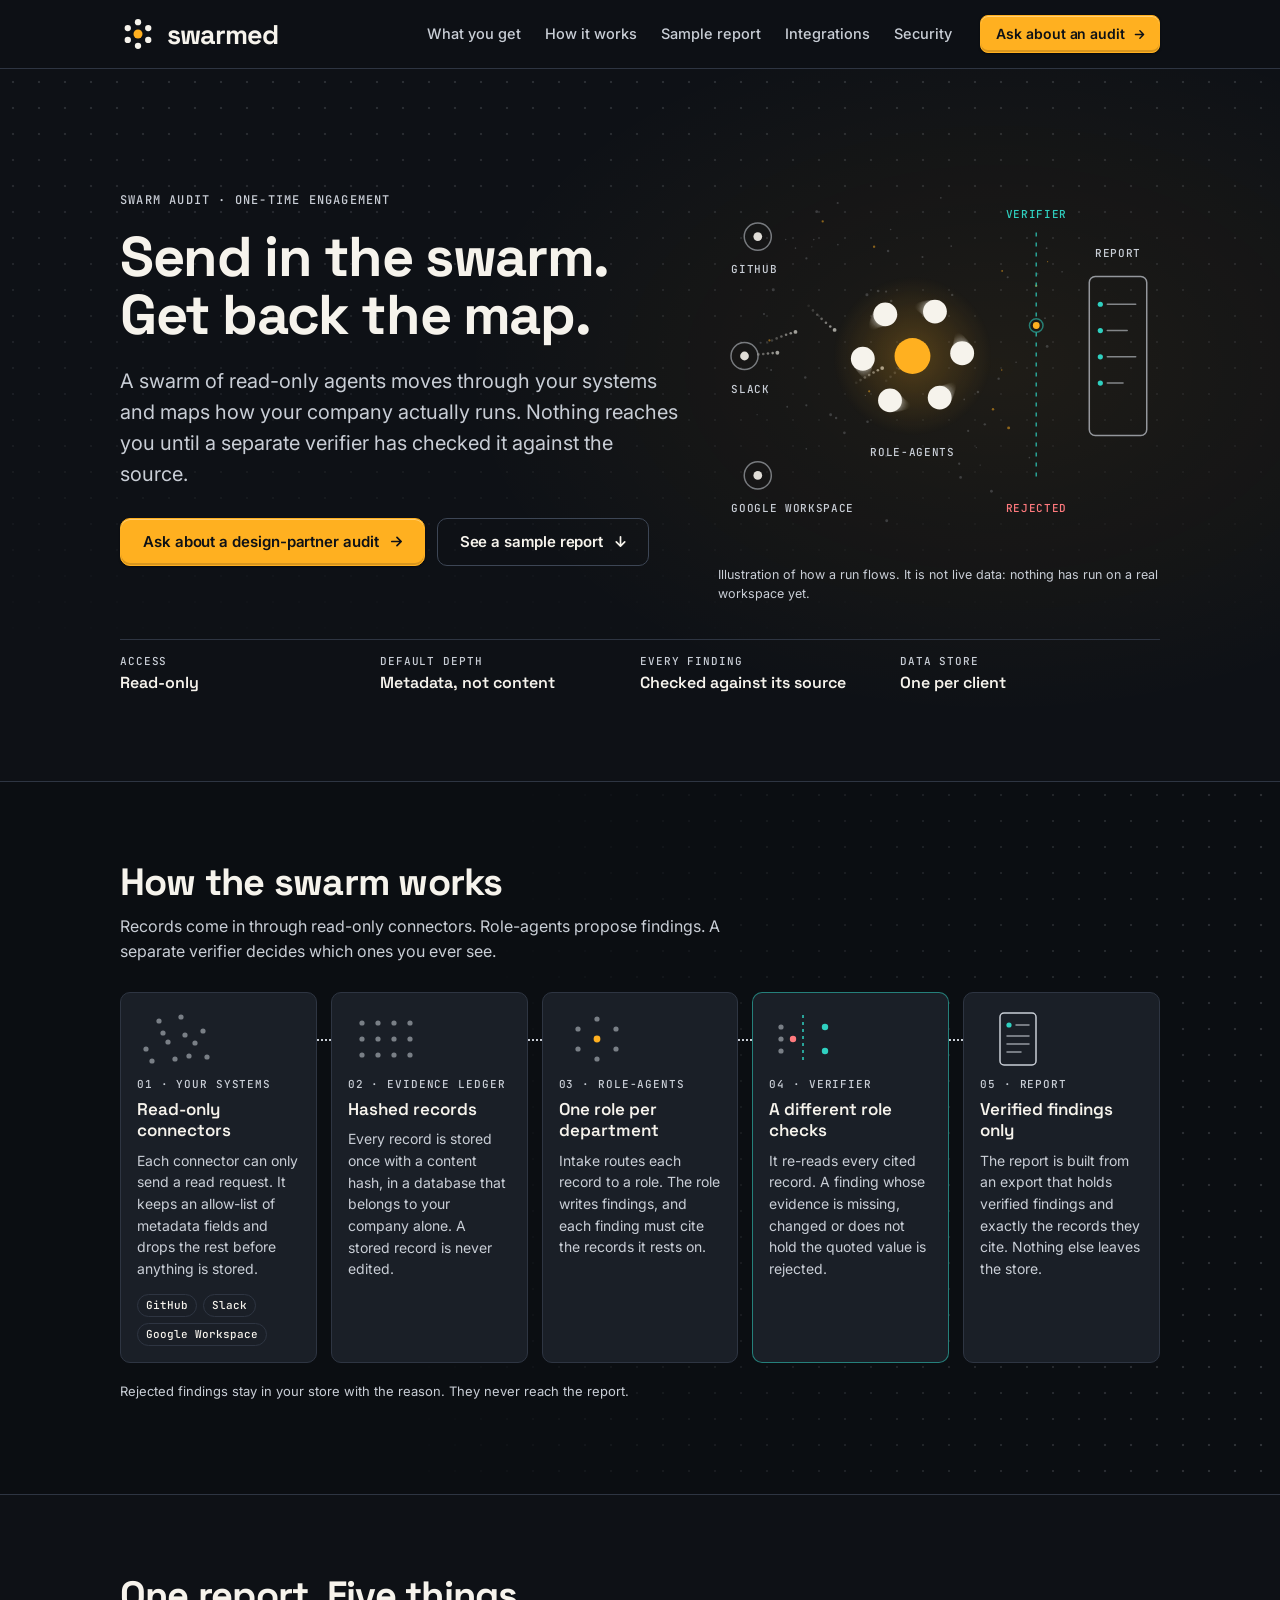
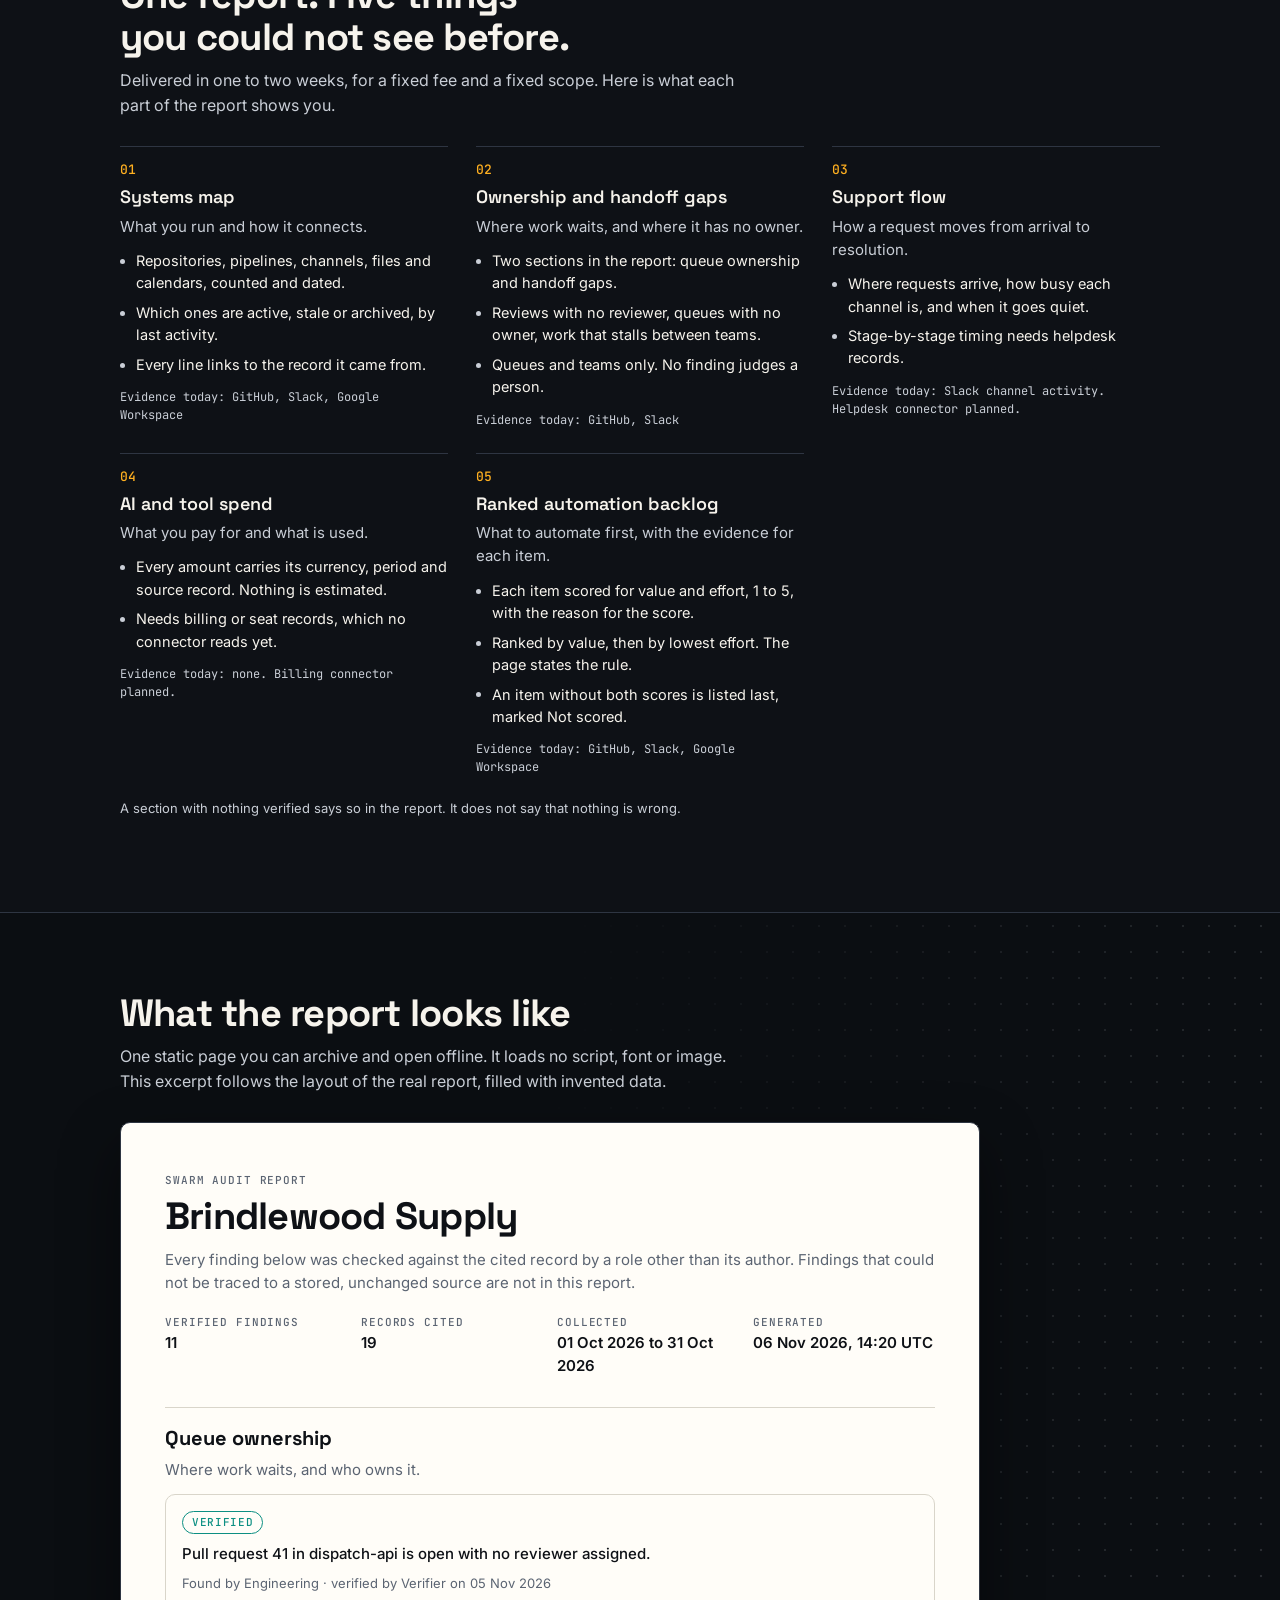
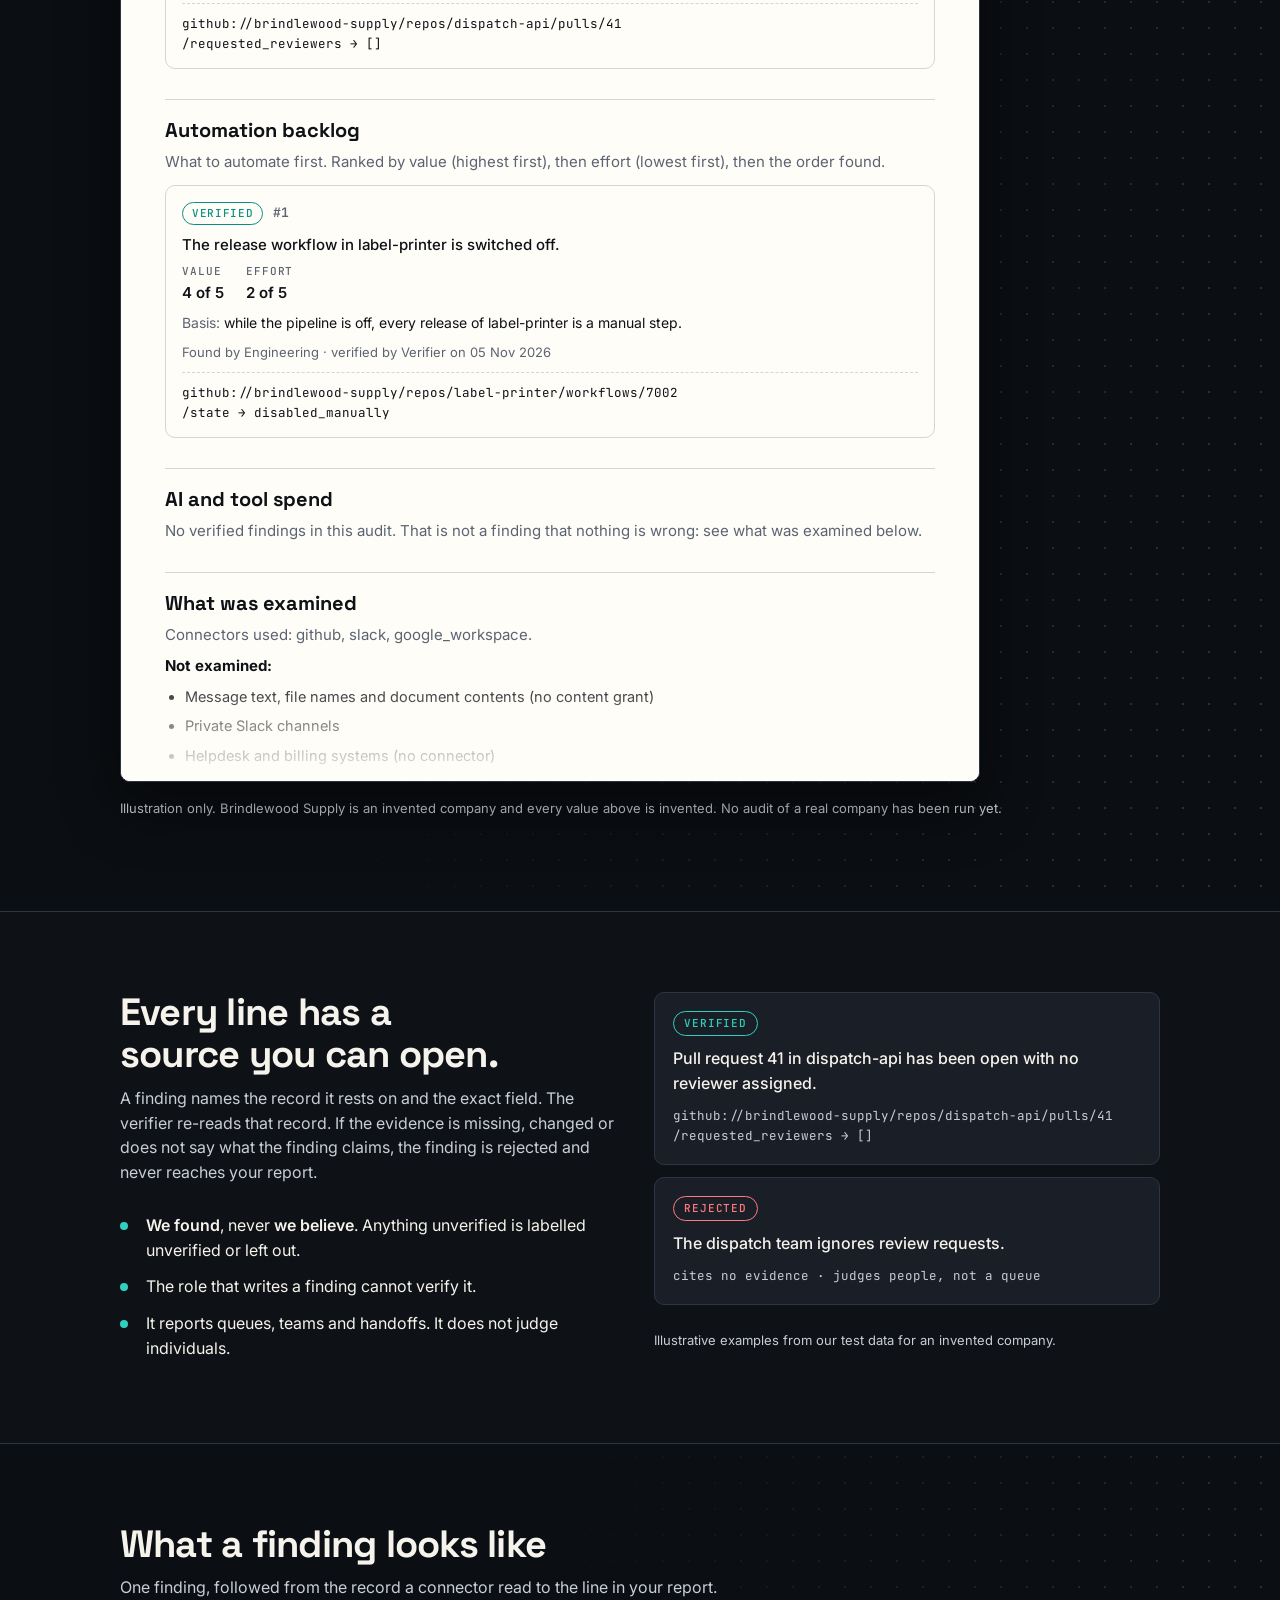
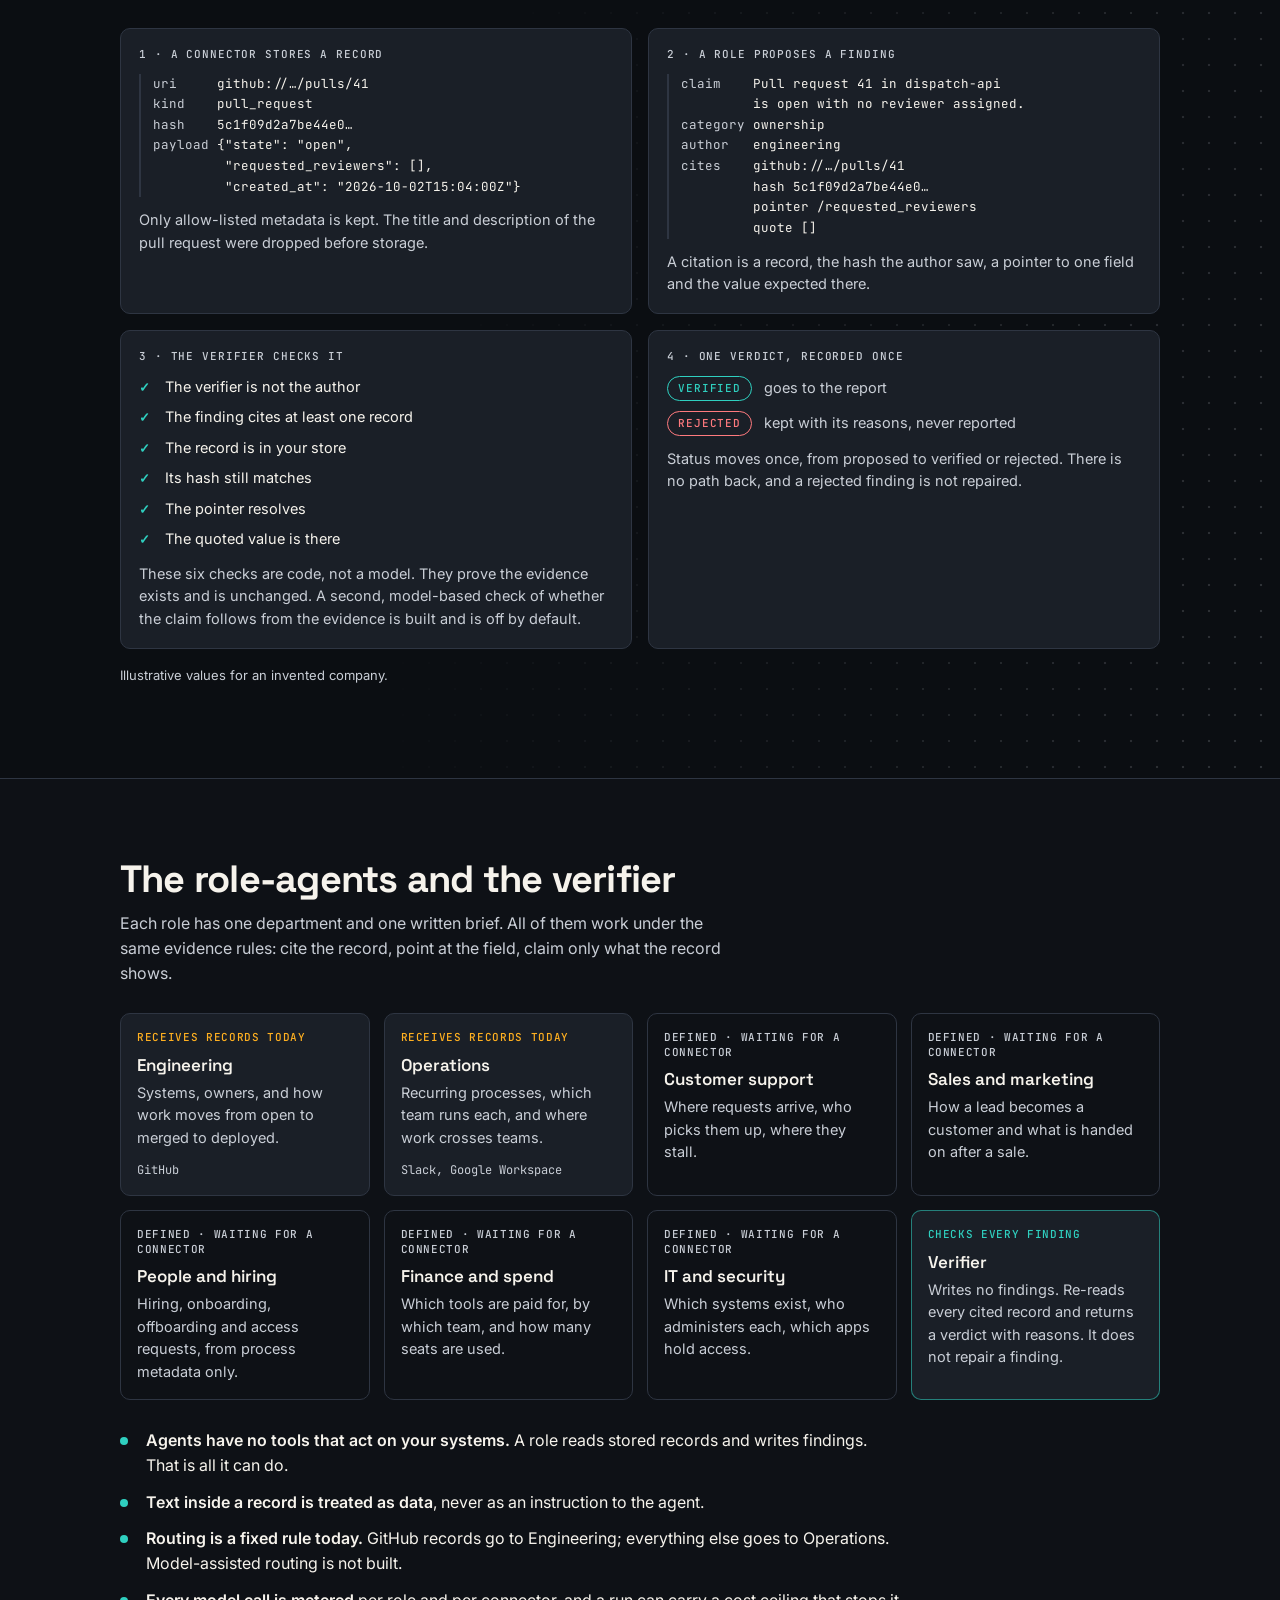
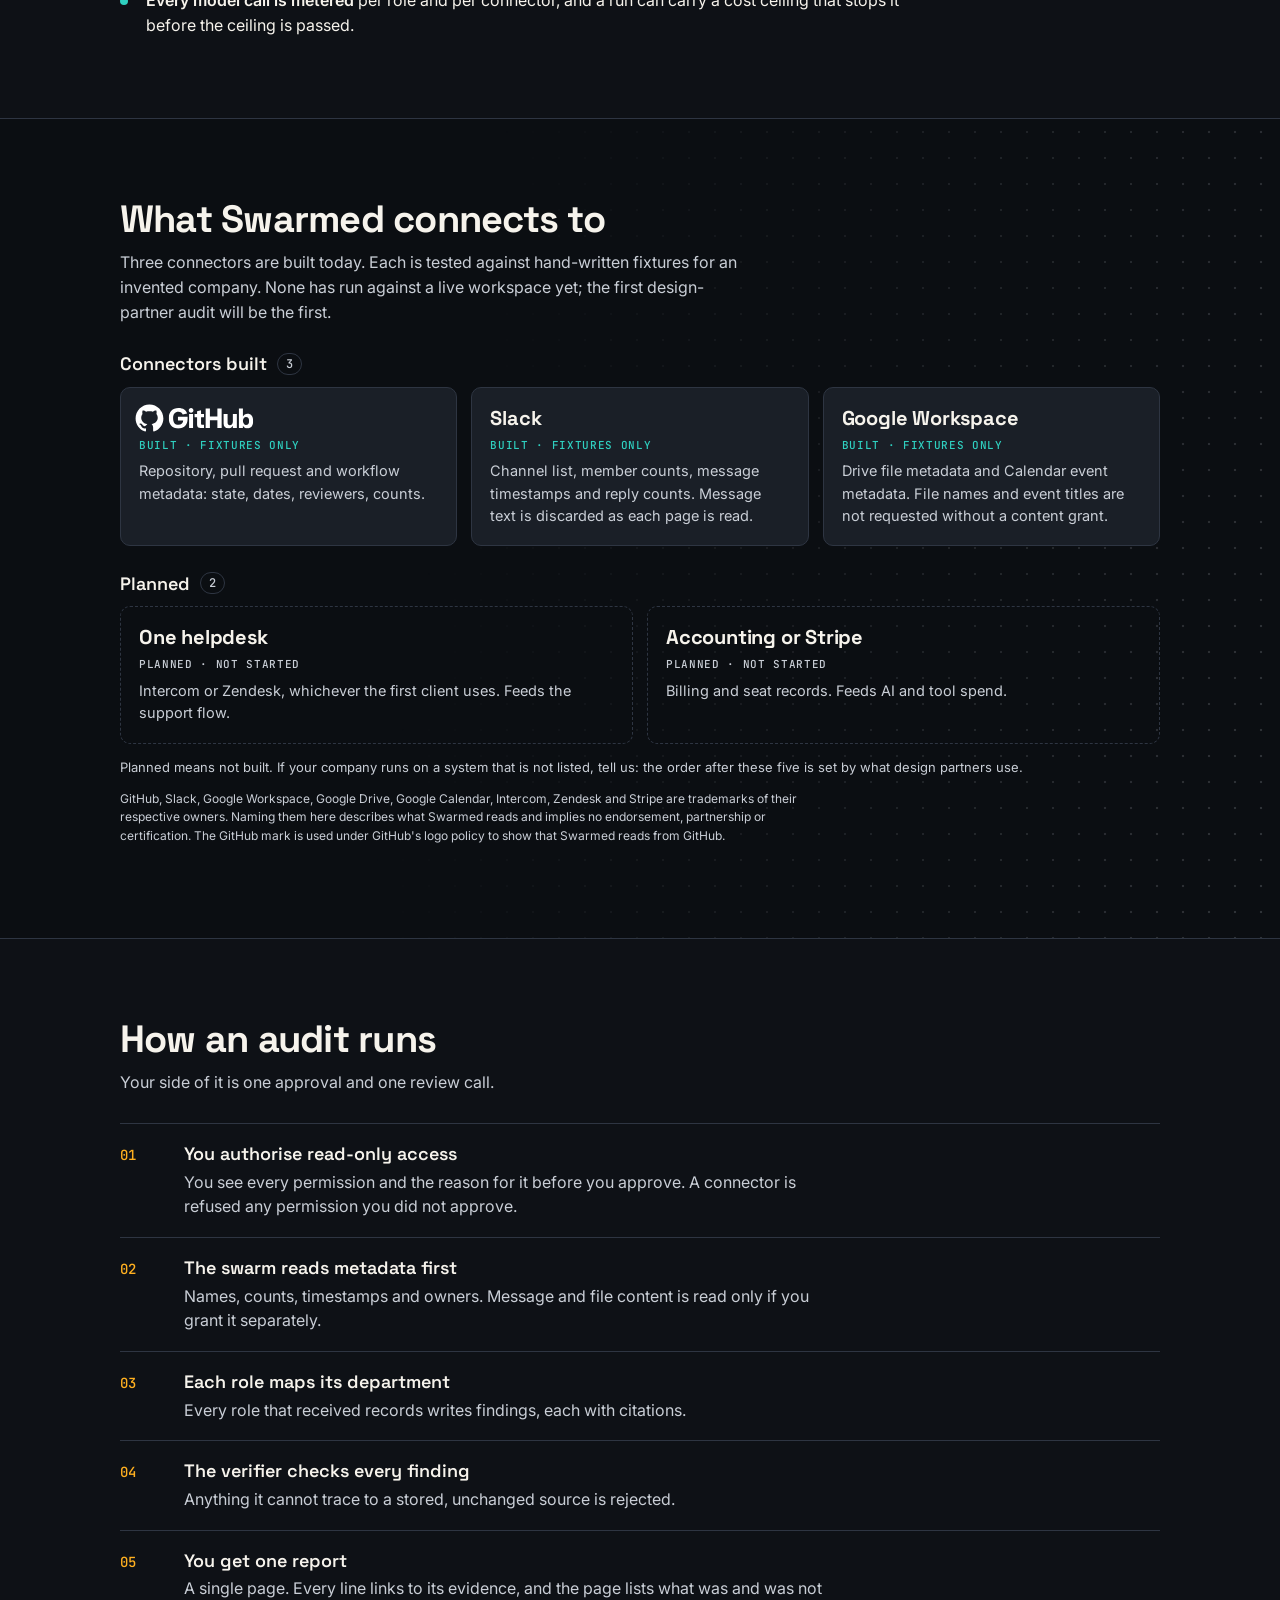
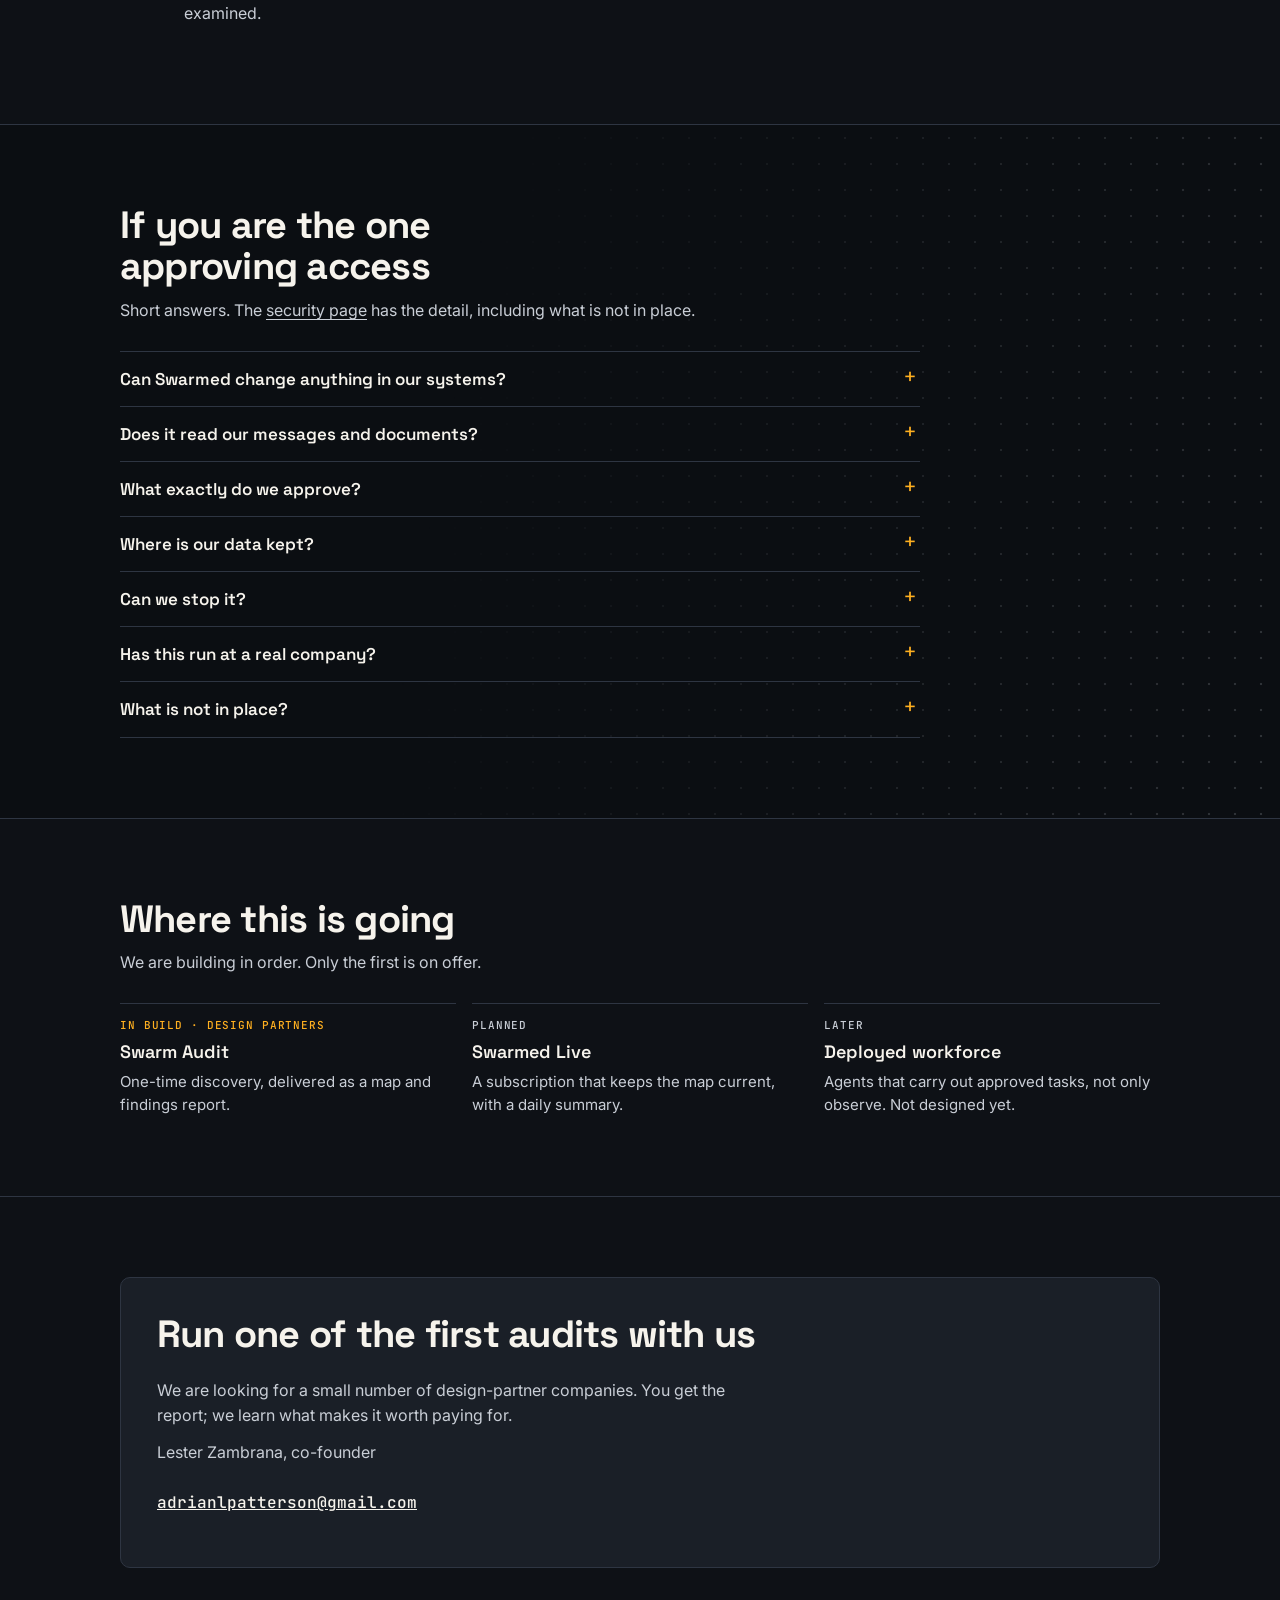
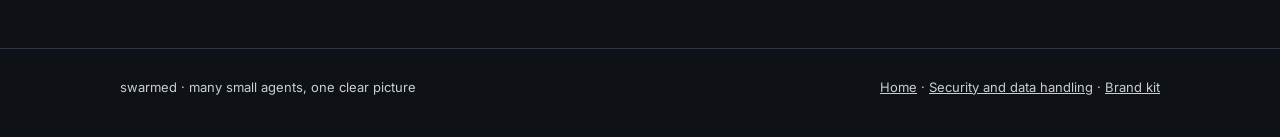
==== commit 045f090b: "Publish site from swarmed main 166d226: logo, buttons, live run illustration, brand kit" ====
--- a/index.html
+++ b/index.html
@@ -7,29 +7,43 @@
 <link rel="preconnect" href="https://fonts.gstatic.com" crossorigin>
 <link rel="stylesheet" href="https://fonts.googleapis.com/css2?family=Inter:wght@400;500;600&family=JetBrains+Mono:wght@400;500&family=Space+Grotesk:wght@600;700&display=swap">
 <link rel="stylesheet" href="styles.css">
+<link rel="icon" href="logos/swarmed-favicon.svg" type="image/svg+xml">
 <title>Swarmed: a map of how your company actually runs</title>
 <meta name="description" content="Swarmed sends read-only role-agents into your systems and returns a map of how your company runs, with every finding tied to evidence.">
 </head>
 <body>
-<div class="hero">
-  <canvas id="field" aria-hidden="true"></canvas>
-  <div class="wrap">
-    <div class="nav">
-      <a class="wordmark" href="index.html"><svg viewBox="0 0 26 26" aria-hidden="true"><circle class="dot" cx="13" cy="3.5" r="2.6"/><circle class="dot" cx="21.2" cy="8.2" r="2.6"/><circle class="dot" cx="21.2" cy="17.8" r="2.6"/><circle class="dot" cx="13" cy="22.5" r="2.6"/><circle class="dot" cx="4.8" cy="17.8" r="2.6"/><circle class="dot" cx="4.8" cy="8.2" r="2.6"/><circle class="dot c" cx="13" cy="13" r="3.2"/></svg> swarmed</a>
-      <nav aria-label="Main"><a href="#deliverable">What you get</a><a href="#swarm">How it works</a><a href="#report">Sample report</a><a href="#integrations">Integrations</a><a href="security.html">Security</a><a href="#contact">Contact</a></nav>
+<header class="top"><div class="wrap bar">
+  <a class="logo" href="index.html" aria-label="Swarmed, home"><svg class="mark" viewBox="0 0 64 64" aria-hidden="true"><g><circle class="o" cx="32.00" cy="11.00" r="5.6" style="--dx:-7px;--dy:-22px;--d:0ms"/><circle class="o" cx="50.19" cy="21.50" r="5.6" style="--dx:36px;--dy:-24px;--d:45ms"/><circle class="o" cx="50.19" cy="42.50" r="5.6" style="--dx:20px;--dy:8px;--d:90ms"/><circle class="o" cx="32.00" cy="53.00" r="5.6" style="--dx:9px;--dy:42px;--d:135ms"/><circle class="o" cx="13.81" cy="42.50" r="5.6" style="--dx:-34px;--dy:8px;--d:180ms"/><circle class="o" cx="13.81" cy="21.50" r="5.6" style="--dx:-18px;--dy:-24px;--d:225ms"/></g><circle class="c" cx="32" cy="32" r="8"/></svg><span>swarmed</span></a>
+  <nav aria-label="Main"><a href="#deliverable">What you get</a><a href="#swarm">How it works</a><a href="#report">Sample report</a><a href="#integrations">Integrations</a><a href="security.html">Security</a></nav>
+  <a class="btn primary sm" href="#contact">Ask about an audit</a>
+</div></header>
+<div class="hero"><div class="wrap hero-grid">
+  <div class="hero-copy">
+    <span class="eyebrow">Swarm Audit · one-time engagement</span>
+    <h1>Send in the swarm. <span>Get back the map.</span></h1>
+    <p class="lede">A swarm of read-only agents moves through your systems and maps how your company actually runs. Nothing reaches you until a separate verifier has checked it against the source.</p>
+    <div class="actions"><a class="btn primary" href="#contact">Ask about a design-partner audit</a><a class="btn down" href="#report">See a sample report</a></div>
+  </div>
+  <figure class="viz-wrap">
+    <div class="viz" id="swarm-viz" role="img" aria-label="Animated illustration of a run: records from GitHub, Slack and Google Workspace flow to the role-agents, which send findings to the verifier. Verified findings turn teal and land in the report. Rejected findings turn red and stop at the verifier.">
+      <canvas aria-hidden="true"></canvas>
+      <span class="vl" style="left:3%;top:27%" aria-hidden="true">GitHub</span>
+      <span class="vl" style="left:3%;top:57%" aria-hidden="true">Slack</span>
+      <span class="vl" style="left:3%;top:87%" aria-hidden="true">Google Workspace</span>
+      <span class="vl mid" style="left:44%;top:73%" aria-hidden="true">role-agents</span>
+      <span class="vl mid teal" style="left:72%;top:13%" aria-hidden="true">verifier</span>
+      <span class="vl mid red" style="left:72%;top:87%" aria-hidden="true">rejected</span>
+      <span class="vl mid" style="left:90.5%;top:23%" aria-hidden="true">report</span>
     </div>
-    <span class="eyebrow">Swarm Audit · one-time engagement</span>
-    <h1>Map how your company actually runs.</h1>
-    <p class="lede">A swarm of read-only agents moves through your systems and maps each department. Nothing reaches you until a separate verifier has checked it against the source.</p>
-    <div class="actions"><a class="btn primary" href="#contact">Ask about a design-partner audit</a><a class="btn" href="#report">See a sample report</a></div>
-    <dl class="facts">
-      <div><dt>Access</dt><dd>Read-only</dd></div>
-      <div><dt>Default depth</dt><dd>Metadata, not content</dd></div>
-      <div><dt>Every finding</dt><dd>Checked against its source</dd></div>
-      <div><dt>Data store</dt><dd>One per client</dd></div>
-    </dl>
-  </div>
-</div>
+    <figcaption>Illustration of how a run flows. It is not live data: nothing has run on a real workspace yet.</figcaption>
+  </figure>
+  <dl class="facts">
+    <div><dt>Access</dt><dd>Read-only</dd></div>
+    <div><dt>Default depth</dt><dd>Metadata, not content</dd></div>
+    <div><dt>Every finding</dt><dd>Checked against its source</dd></div>
+    <div><dt>Data store</dt><dd>One per client</dd></div>
+  </dl>
+</div></div>
 
 <section id="swarm" class="band"><div class="wrap">
   <h2>How the swarm works</h2>
@@ -277,7 +291,7 @@
     <p class="addr" data-contact><a href="mailto:adrianlpatterson@gmail.com" style="color:inherit">adrianlpatterson@gmail.com</a></p>
   </div>
 </div></section>
-<footer class="wrap"><span>swarmed · many small agents, one clear picture</span><span><a href="index.html">Home</a> · <a href="security.html">Security and data handling</a></span></footer>
-<script src="field.js"></script>
+<footer class="wrap"><span>swarmed · many small agents, one clear picture</span><span><a href="index.html">Home</a> · <a href="security.html">Security and data handling</a> · <a href="brand.html">Brand kit</a></span></footer>
+<script src="swarm.js"></script>
 </body>
 </html>
--- a/styles.css
+++ b/styles.css
@@ -12,26 +12,15 @@
 html { scroll-behavior: smooth; }
 body { margin: 0; background: var(--ink); color: var(--paper); font: 400 16px/1.55 var(--body); -webkit-font-smoothing: antialiased; }
 a { color: inherit; }
-a:focus-visible, .btn:focus-visible { outline: 2px solid var(--amber); outline-offset: 3px; border-radius: 4px; }
+a:focus-visible { outline: 2px solid var(--amber); outline-offset: 3px; border-radius: 4px; }
 .wrap { max-width: var(--wrap); margin: 0 auto; padding-inline: max(20px, env(safe-area-inset-left, 0px)) max(20px, env(safe-area-inset-right, 0px)); }
-.nav { display: flex; align-items: center; justify-content: space-between; gap: 16px; padding-block: 20px; flex-wrap: wrap; }
-.wordmark { display: inline-flex; align-items: center; gap: 10px; font: 700 21px/1 var(--display); letter-spacing: -0.02em; text-decoration: none; }
-.wordmark svg { width: 26px; height: 26px; }
-.dot { fill: var(--paper); } .dot.c { fill: var(--amber); }
-.nav nav { display: flex; gap: 22px; flex-wrap: wrap; font-size: 14px; }
-.nav nav a { color: var(--muted); text-decoration: none; }
-.nav nav a:hover, .nav nav a[aria-current="page"] { color: var(--paper); }
 .hero { position: relative; overflow: hidden; border-bottom: 1px solid var(--line); }
-.hero canvas { position: absolute; inset: 0; width: 100%; height: 100%; opacity: .55; }
-.hero .wrap { position: relative; padding-block: clamp(48px, 9vw, 104px); display: grid; gap: 22px; }
+.hero .wrap { position: relative; padding-block: clamp(40px, 7vw, 88px); display: grid; gap: 22px; }
 .eyebrow { font: 500 12px/1 var(--mono); letter-spacing: .1em; text-transform: uppercase; color: var(--muted); }
 h1 { font: 700 clamp(36px, 6.4vw, 68px)/1.03 var(--display); letter-spacing: -0.025em; margin: 0; max-width: 16ch; text-wrap: balance; }
 .lede { font-size: clamp(17px, 2vw, 20px); color: var(--muted); max-width: 58ch; margin: 0; }
 .actions { display: flex; gap: 12px; flex-wrap: wrap; margin-top: 6px; }
-.btn { display: inline-block; font: 600 15px/1 var(--body); text-decoration: none; padding: 14px 18px; border-radius: var(--radius); border: 1px solid var(--line); }
-.btn.primary { background: var(--amber); color: var(--ink); border-color: var(--amber); }
-.btn:hover { border-color: var(--paper); }
-section { padding-block: clamp(44px, 7vw, 80px); border-bottom: 1px solid var(--line); }
+section { padding-block: clamp(44px, 7vw, 80px); border-bottom: 1px solid var(--line); scroll-margin-top: 68px; }
 h2 { font: 700 clamp(26px, 3.6vw, 38px)/1.1 var(--display); letter-spacing: -0.02em; margin: 0 0 10px; max-width: 24ch; text-wrap: balance; }
 .sub { color: var(--muted); max-width: 62ch; margin: 0 0 28px; }
 .grid { display: grid; gap: 16px; grid-template-columns: repeat(auto-fit, minmax(240px, 1fr)); }
@@ -70,7 +59,6 @@
 @media (prefers-reduced-motion: reduce) { html { scroll-behavior: auto; } }
 
 /* --- Visuals and depth (2026-11) --- */
-.nav nav { gap: 8px 20px; }
 .facts { display: grid; grid-template-columns: repeat(auto-fit, minmax(170px, 1fr)); gap: 0; margin: 14px 0 0; border-top: 1px solid var(--line); max-width: 860px; }
 .facts > div { padding: 14px 16px 0 0; }
 .facts dt { font: 500 11px/1.3 var(--mono); letter-spacing: .08em; text-transform: uppercase; color: var(--muted); }
@@ -182,3 +170,107 @@
 .hero .wrap { grid-template-columns: minmax(0, 1fr); }
 @media (max-width: 480px) { .facts { grid-template-columns: 1fr 1fr; } }
 @media (max-width: 480px) { .code { font-size: 11.5px; padding-left: 10px; } }
+
+/* --- Header, logo, buttons and the hero illustration (2026-11, brand kit v0.2: see brand.html) --- */
+.top { position: sticky; top: 0; z-index: 20; background: rgba(14, 17, 22, .84); -webkit-backdrop-filter: blur(14px); backdrop-filter: blur(14px); border-bottom: 1px solid var(--line); }
+.bar { display: flex; align-items: center; gap: 12px 28px; min-height: 68px; }
+.logo { display: inline-flex; align-items: center; gap: 11px; font: 700 27px/1 var(--display); letter-spacing: -0.035em; text-decoration: none; margin-right: auto; padding-block: 6px; }
+.logo .mark { width: 36px; height: 36px; overflow: visible; }
+.mark .o { fill: var(--paper); } .mark .c { fill: var(--amber); }
+.mark g { transform-origin: 32px 32px; transition: transform .6s cubic-bezier(.3, .7, .2, 1); }
+.logo:hover .mark g { transform: rotate(60deg); }
+.top nav { display: flex; gap: 6px 24px; font-size: 14.5px; font-weight: 500; }
+.top nav a { color: var(--muted); text-decoration: none; padding-block: 8px; white-space: nowrap; background: linear-gradient(var(--amber), var(--amber)) left bottom / 0 2px no-repeat; transition: color .16s, background-size .2s; }
+.top nav a:hover, .top nav a[aria-current="page"] { color: var(--paper); }
+.top nav a:hover, .top nav a[aria-current="page"] { background-size: 100% 2px; }
+@media (max-width: 880px) {
+  .top { position: static; }
+  .bar { flex-wrap: wrap; padding-block: 12px 0; }
+  .top nav { order: 3; flex: 0 0 100%; overflow-x: auto; scrollbar-width: none; gap: 22px; padding-bottom: 4px; }
+  .top nav::-webkit-scrollbar { display: none; }
+  .logo { font-size: 25px; } .logo .mark { width: 32px; height: 32px; }
+}
+
+/* Buttons: one filled (amber, ink text), one outlined. 48px tall, 38px in the header. */
+.btn { --bg: transparent; --fg: var(--paper); --bd: #3d4655;
+  display: inline-flex; align-items: center; justify-content: center; gap: 10px; min-height: 48px; padding: 0 20px 0 22px;
+  font: 600 15px/1.1 var(--body); letter-spacing: -0.005em; text-decoration: none; cursor: pointer;
+  color: var(--fg); background-color: var(--bg); border: 1px solid var(--bd); border-radius: var(--radius);
+  transition: background-color .16s, border-color .16s, box-shadow .16s, transform .12s; }
+.btn::after { content: ""; flex: none; width: 15px; height: 15px; background: currentColor; transition: transform .16s;
+  -webkit-mask: url("data:image/svg+xml,%3Csvg xmlns='http://www.w3.org/2000/svg' viewBox='0 0 16 16'%3E%3Cpath d='M3 8h9.5M8.5 3.5 13 8l-4.5 4.5' fill='none' stroke='%23000' stroke-width='1.8' stroke-linecap='round' stroke-linejoin='round'/%3E%3C/svg%3E") center / contain no-repeat;
+  mask: url("data:image/svg+xml,%3Csvg xmlns='http://www.w3.org/2000/svg' viewBox='0 0 16 16'%3E%3Cpath d='M3 8h9.5M8.5 3.5 13 8l-4.5 4.5' fill='none' stroke='%23000' stroke-width='1.8' stroke-linecap='round' stroke-linejoin='round'/%3E%3C/svg%3E") center / contain no-repeat; }
+.btn.down::after { transform: rotate(90deg); }
+.btn:hover { --bg: var(--ink-800); --bd: var(--muted); }
+.btn:hover::after { transform: translateX(3px); }
+.btn.down:hover::after { transform: rotate(90deg) translateX(3px); }
+.btn:active { transform: translateY(1px); --bg: #12161c; }
+.btn:focus-visible { outline: 2px solid var(--amber); outline-offset: 3px; }
+.btn.primary { --bg: var(--amber); --fg: var(--ink); --bd: var(--amber); box-shadow: inset 0 1px 0 rgba(255, 255, 255, .38), inset 0 -2px 0 rgba(14, 17, 22, .16), 0 1px 2px rgba(0, 0, 0, .5); }
+.btn.primary:hover { --bg: #ffc04d; --bd: #ffc04d; transform: translateY(-1px); box-shadow: inset 0 1px 0 rgba(255, 255, 255, .38), inset 0 -2px 0 rgba(14, 17, 22, .16), 0 8px 24px -8px rgba(255, 176, 32, .6); }
+.btn.primary:active { --bg: #eda116; --bd: #eda116; transform: translateY(1px); box-shadow: inset 0 2px 4px rgba(14, 17, 22, .3); }
+.btn.primary:focus-visible { outline-color: var(--paper); }
+.btn.sm { min-height: 38px; padding: 0 13px 0 15px; font-size: 14px; border-radius: 8px; gap: 8px; }
+.btn.sm::after { width: 13px; height: 13px; }
+@media (max-width: 480px) { .actions .btn { flex: 1 1 100%; } }
+
+/* Hero: copy left, the run illustration right. The illustration box has a fixed aspect ratio, so nothing shifts when the script starts. */
+.hero { background: radial-gradient(60% 70% at 78% 42%, rgba(255, 176, 32, .07), transparent 70%), var(--ink); }
+.hero::before { content: ""; position: absolute; inset: 0; pointer-events: none; background-image: radial-gradient(circle, rgba(201, 206, 214, .16) 1.2px, transparent 1.6px); background-size: 26px 26px; -webkit-mask-image: linear-gradient(180deg, #000, transparent 85%); mask-image: linear-gradient(180deg, #000, transparent 85%); }
+.hero-copy { display: grid; gap: 22px; align-content: center; min-width: 0; }
+.hero-grid h1 { font-size: clamp(36px, 4.5vw, 56px); max-width: none; }
+.hero-grid h1 span { display: block; }
+.viz-wrap { margin: 0; min-width: 0; }
+.viz { position: relative; aspect-ratio: 10 / 9; width: 100%; max-width: 540px; margin-inline: auto; }
+.viz canvas { position: absolute; inset: 0; width: 100%; height: 100%; }
+.vl { position: absolute; font: 500 11px/1 var(--mono); letter-spacing: .06em; text-transform: uppercase; color: var(--muted); white-space: nowrap; }
+.vl.mid { transform: translateX(-50%); } .vl.teal { color: var(--teal); } .vl.red { color: var(--red); }
+.viz-wrap figcaption { font-size: 12.5px; color: var(--muted); max-width: 540px; margin: 10px auto 0; }
+@media (min-width: 961px) {
+  .hero .hero-grid { grid-template-columns: minmax(0, 1.12fr) minmax(0, .88fr); column-gap: 36px; align-items: center; }
+  .hero-grid .facts { grid-column: 1 / -1; max-width: none; }
+}
+@media (max-width: 480px) { .vl { font-size: 9.5px; letter-spacing: .04em; } }
+
+/* The mark gathers once on load. */
+@keyframes gather { from { transform: translate(var(--dx), var(--dy)); opacity: 0; } }
+@keyframes core { from { transform: scale(.2); opacity: 0; } }
+.mark .o { animation: gather .9s cubic-bezier(.2, .8, .2, 1) var(--d, 0ms) backwards; }
+.mark .c { transform-origin: 32px 32px; animation: core .6s ease-out backwards; }
+@media (prefers-reduced-motion: reduce) {
+  .mark .o, .mark .c { animation: none; }
+  .mark g, .btn, .btn::after, .top nav a { transition: none; }
+  .btn.primary:hover, .btn:active, .btn.primary:active { transform: none; }
+}
+
+/* --- Brand kit page (brand.html) --- */
+.mark.still .o, .mark.still .c { animation: none; }
+.kit-logos { display: grid; gap: 14px; grid-template-columns: repeat(auto-fit, minmax(min(100%, 400px), 1fr)); }
+.plate { background: var(--ink); border: 1px solid var(--line); border-radius: var(--radius); min-height: 190px; padding: 28px 20px 14px; display: grid; gap: 18px; justify-items: center; align-content: space-between; }
+.plate.light { background: var(--paper); color: var(--ink); border-color: var(--paper); } .plate.light .k { color: #5b6472; } .plate.light .mark .o { fill: var(--ink); }
+.plate .k { justify-self: start; }
+.lockup { display: inline-flex; align-items: center; gap: 16px; font: 700 clamp(40px, 9vw, 58px)/1 var(--display); letter-spacing: -0.035em; margin-block: auto; }
+.lockup .mark { width: 1.36em; height: 1.36em; }
+.sizes { display: flex; align-items: center; gap: 26px; margin-block: auto; }
+.files { list-style: none; margin: 0 0 14px; padding: 0; border-top: 1px solid var(--line); max-width: 800px; }
+.files li { display: flex; flex-wrap: wrap; gap: 4px 18px; justify-content: space-between; padding: 11px 0; border-bottom: 1px solid var(--line); }
+.files a { font: 500 13.5px/1.5 var(--mono); text-underline-offset: 3px; } .files span { color: var(--muted); font-size: 14.5px; }
+.rules { margin-top: 26px; }
+.swatches { display: grid; gap: 14px; grid-template-columns: repeat(auto-fill, minmax(158px, 1fr)); margin-bottom: 14px; }
+.sw { background: var(--ink-800); border: 1px solid var(--line); border-radius: var(--radius); overflow: hidden; display: grid; gap: 3px; padding-bottom: 14px; align-content: start; }
+.sw i { height: 76px; border-bottom: 1px solid var(--line); margin-bottom: 9px; } .sw > :not(i) { padding-inline: 14px; }
+.sw b { font: 600 15px/1.3 var(--display); } .sw code, .note code { font: 400 12.5px/1.5 var(--mono); } .sw span { color: var(--muted); font-size: 13px; line-height: 1.45; }
+.scale { border-bottom: 1px solid var(--line); margin-bottom: 16px; }
+.scale > div { display: grid; grid-template-columns: 250px minmax(0, 1fr); gap: 8px 28px; align-items: baseline; padding-block: 20px; border-top: 1px solid var(--line); }
+.scale p { margin: 0; overflow-wrap: anywhere; } .scale .k { line-height: 1.7; }
+@media (max-width: 720px) { .scale > div { grid-template-columns: minmax(0, 1fr); } }
+.specimens { display: flex; flex-wrap: wrap; gap: 26px 36px; margin-bottom: 30px; }
+.specimens > div { display: grid; gap: 12px; justify-items: start; }
+.motifs { display: grid; gap: 14px; grid-template-columns: repeat(auto-fit, minmax(220px, 1fr)); margin-bottom: 26px; }
+.tile { position: relative; height: 180px; background: var(--ink); border: 1px solid var(--line); border-radius: var(--radius); display: grid; place-items: center; overflow: hidden; }
+.tile .k { position: absolute; left: 14px; bottom: 12px; background: var(--ink); padding: 2px 4px; }
+.tile.grid-dots { background-image: radial-gradient(circle, rgba(201, 206, 214, .5) 1.6px, transparent 2px); background-size: 26px 26px; background-position: 13px 12px; }
+.tile.scatter { background-image: radial-gradient(circle at 12% 30%, rgba(201,206,214,.5) 1.6px, transparent 2px), radial-gradient(circle at 31% 72%, rgba(201,206,214,.5) 1.6px, transparent 2px), radial-gradient(circle at 44% 18%, rgba(201,206,214,.5) 1.6px, transparent 2px), radial-gradient(circle at 58% 55%, #ffb020 2.4px, transparent 2.8px), radial-gradient(circle at 71% 27%, rgba(201,206,214,.5) 1.6px, transparent 2px), radial-gradient(circle at 86% 64%, rgba(201,206,214,.5) 1.6px, transparent 2px), radial-gradient(circle at 23% 49%, rgba(201,206,214,.5) 1.6px, transparent 2px), radial-gradient(circle at 64% 82%, rgba(201,206,214,.5) 1.6px, transparent 2px), radial-gradient(circle at 92% 14%, rgba(201,206,214,.5) 1.6px, transparent 2px), radial-gradient(circle at 39% 41%, rgba(201,206,214,.5) 1.6px, transparent 2px), radial-gradient(circle at 78% 46%, rgba(201,206,214,.5) 1.6px, transparent 2px), radial-gradient(circle at 6% 78%, rgba(201,206,214,.5) 1.6px, transparent 2px), radial-gradient(circle at 50% 90%, rgba(201,206,214,.5) 1.6px, transparent 2px); }
+.voice { display: grid; gap: 14px; grid-template-columns: repeat(auto-fit, minmax(min(100%, 300px), 1fr)); margin-bottom: 26px; }
+.voice > div { background: var(--ink-800); border: 1px solid var(--line); border-radius: var(--radius); padding: 18px; display: grid; gap: 10px; align-content: start; }
+.voice p { margin: 0; font-weight: 500; } .voice .rejected + p { color: var(--muted); text-decoration: line-through; text-decoration-color: var(--red); }
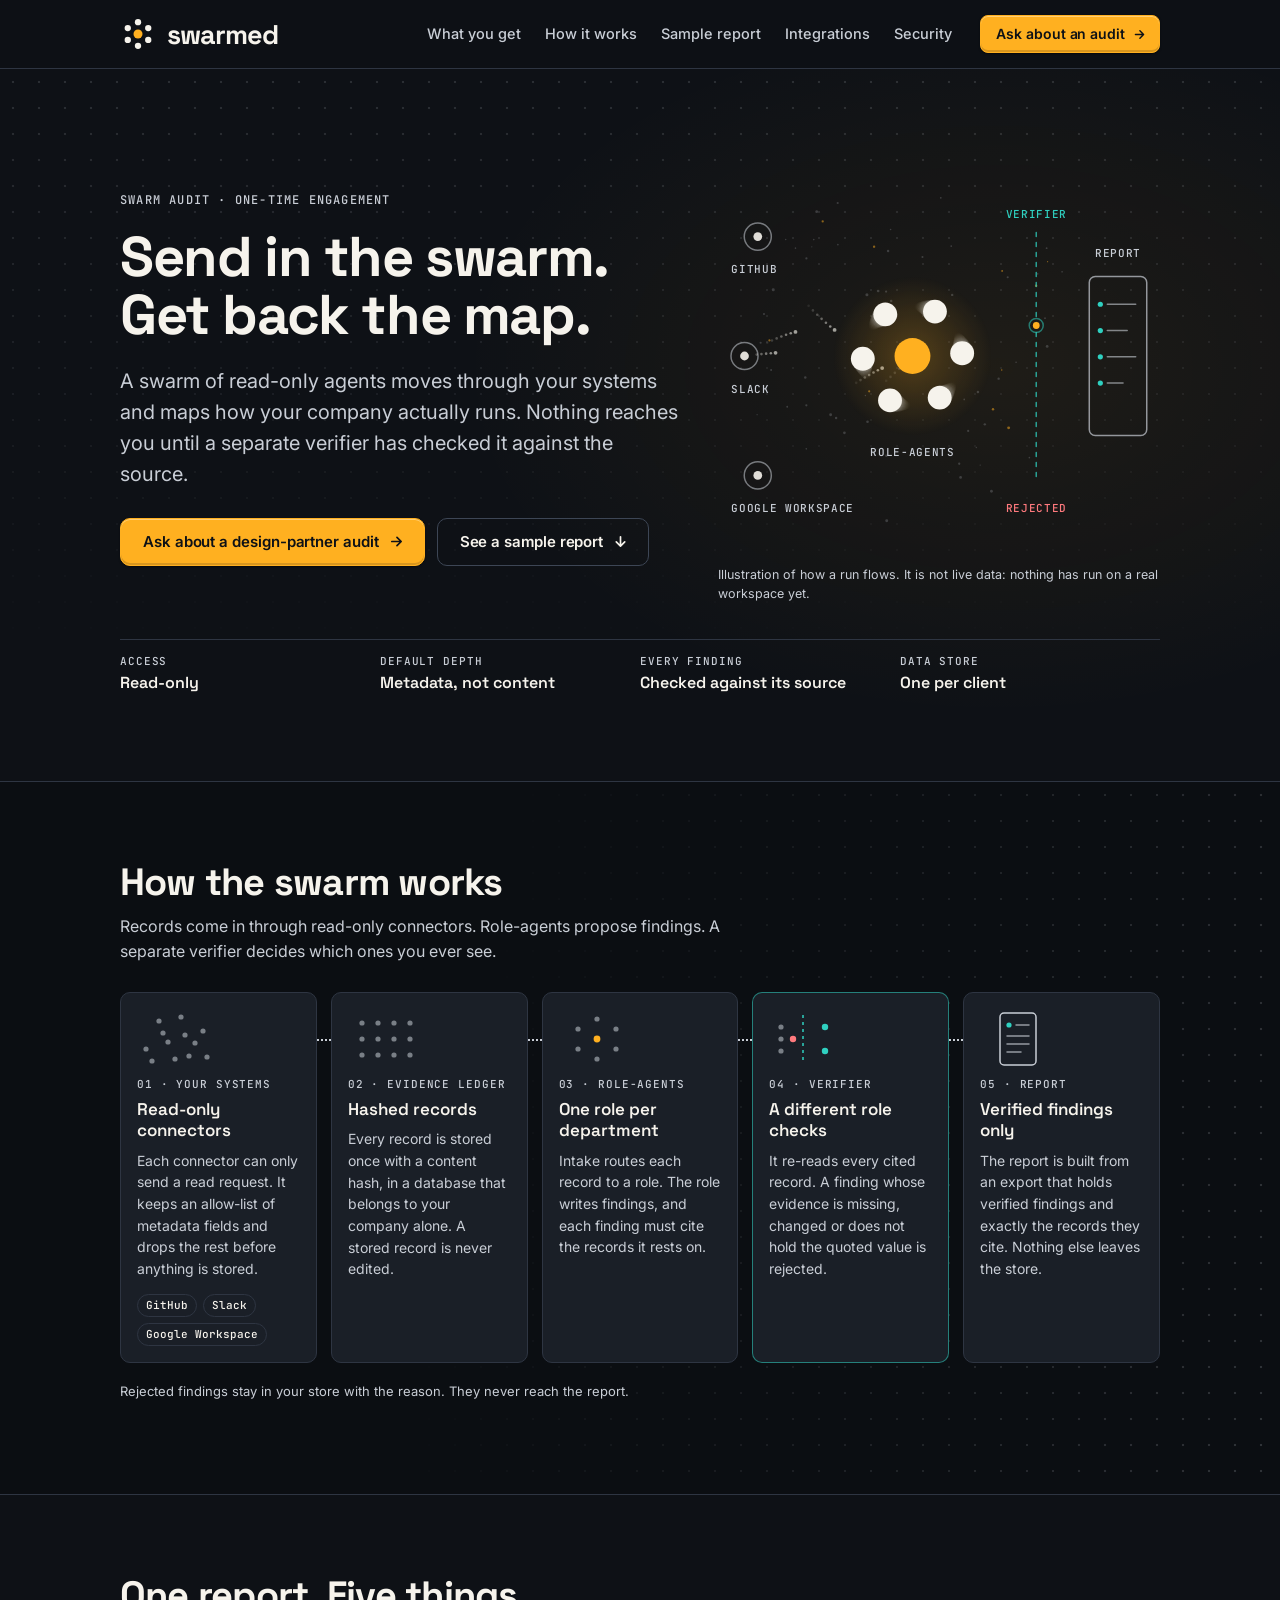
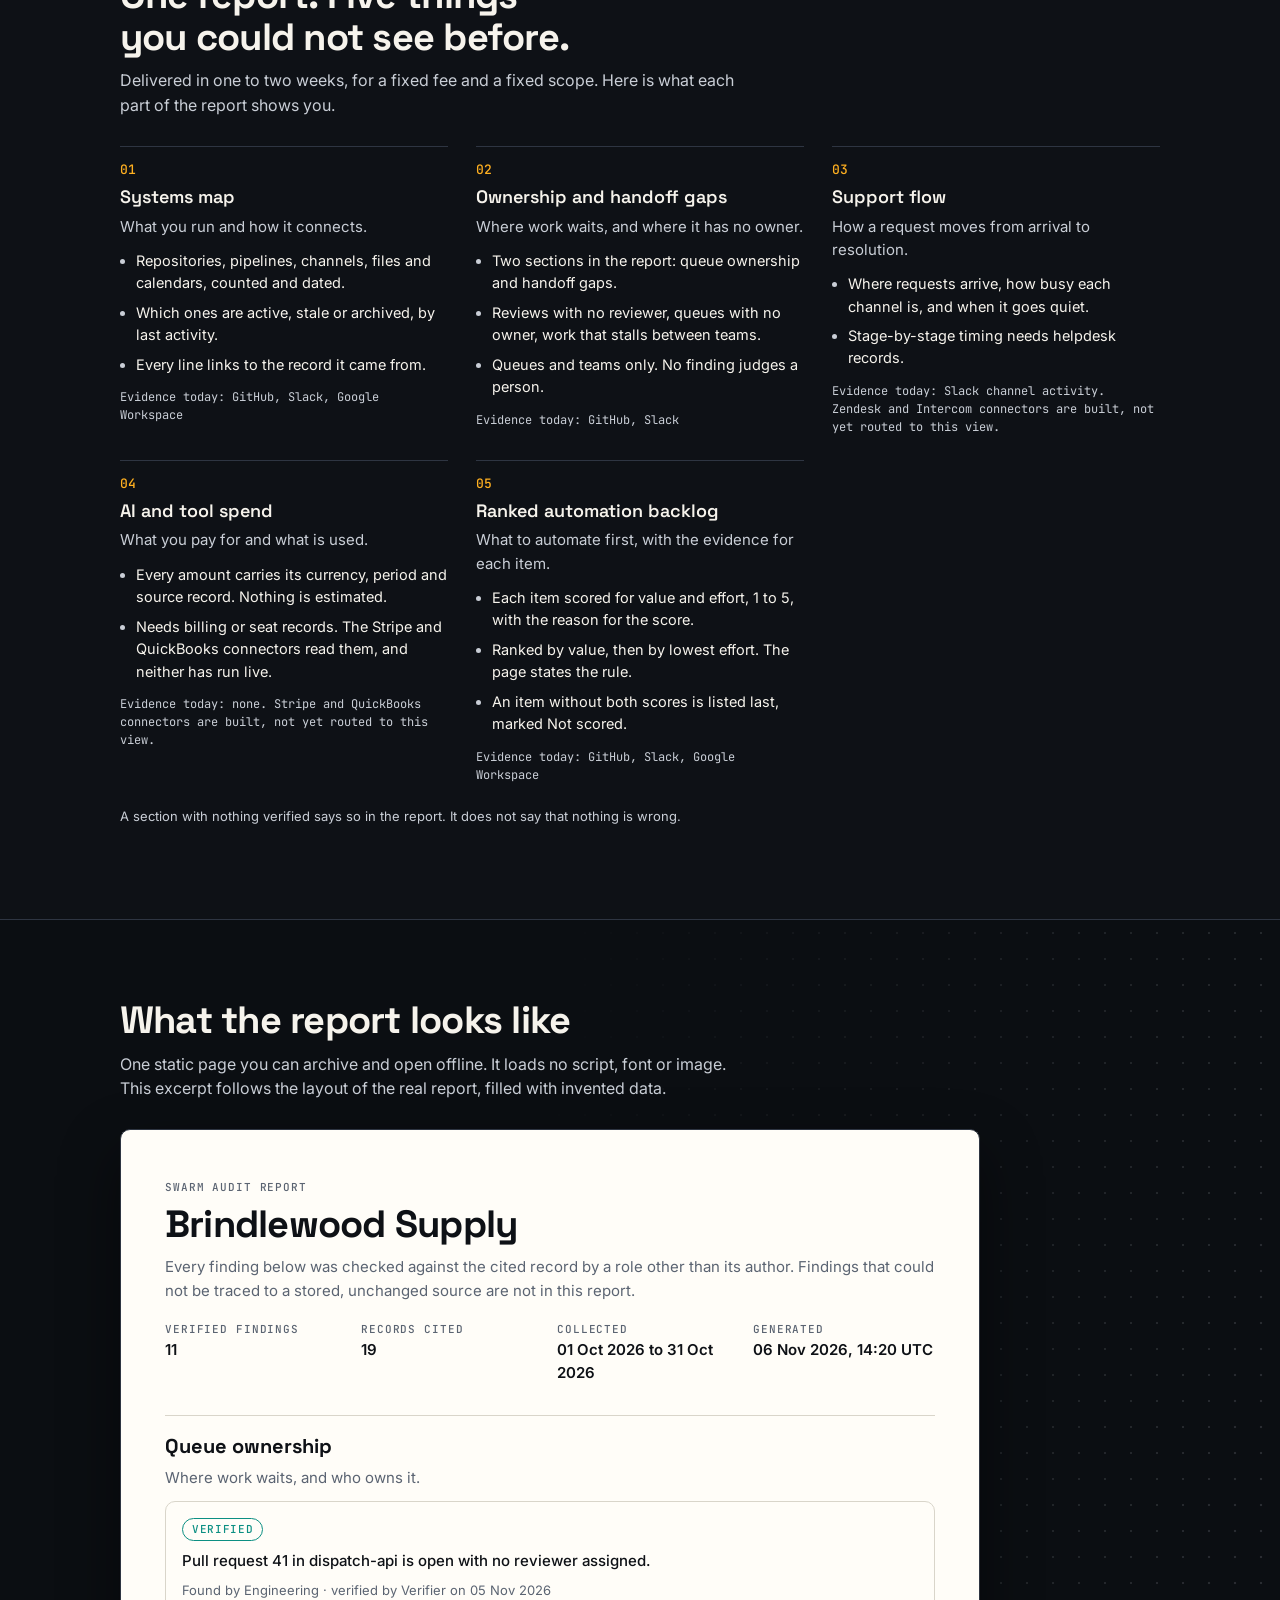
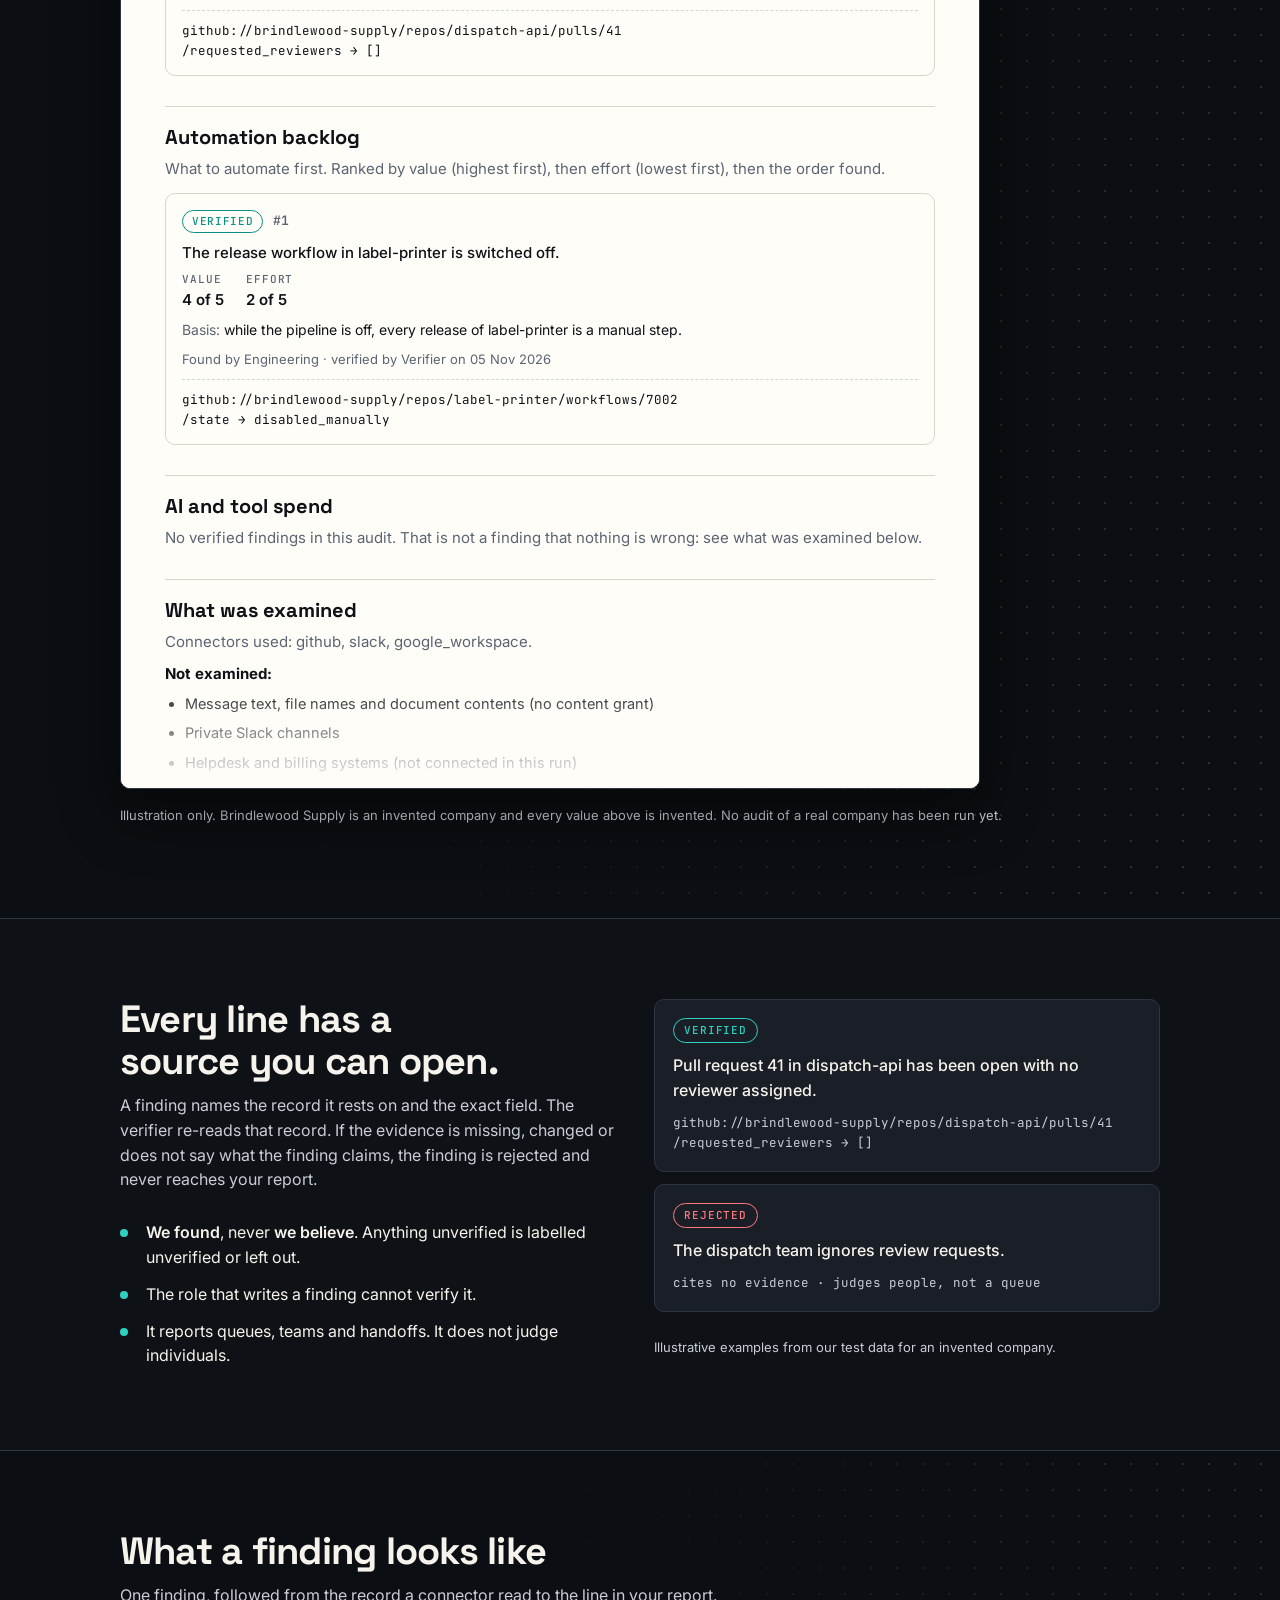
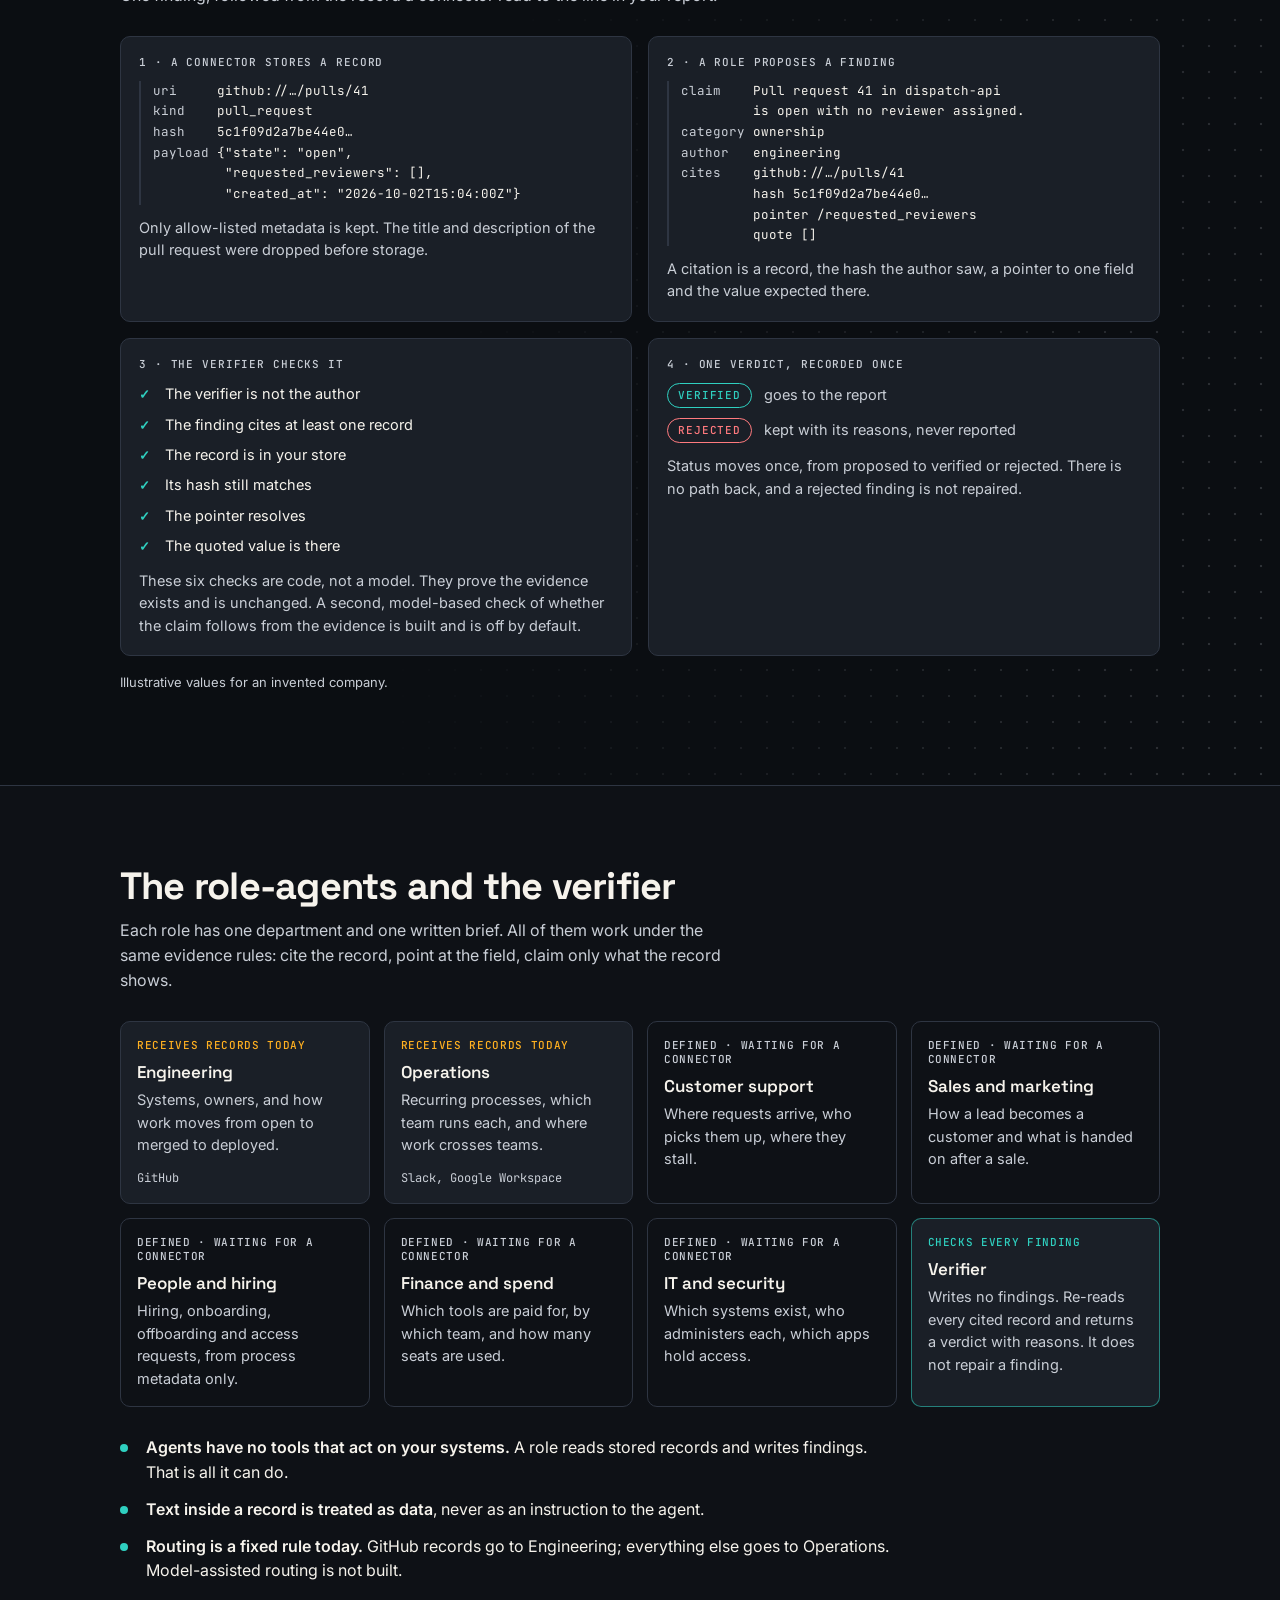
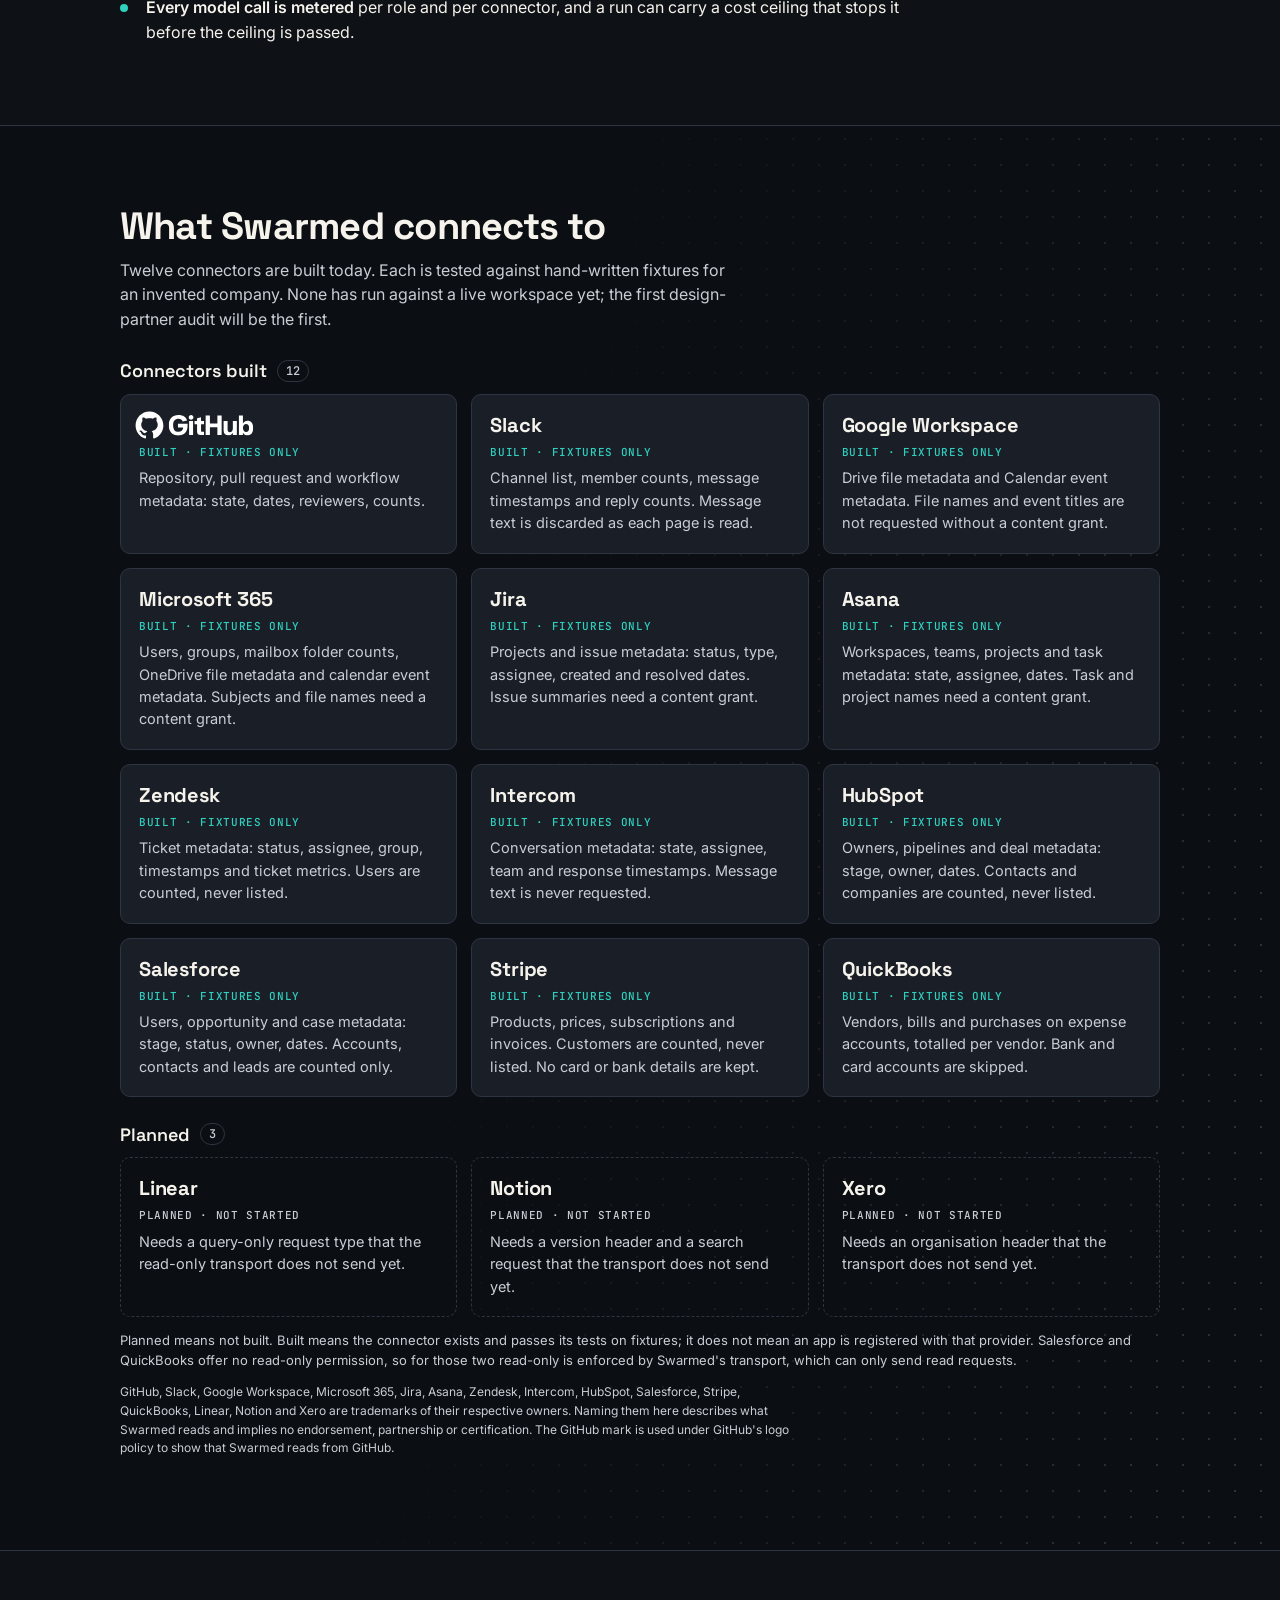
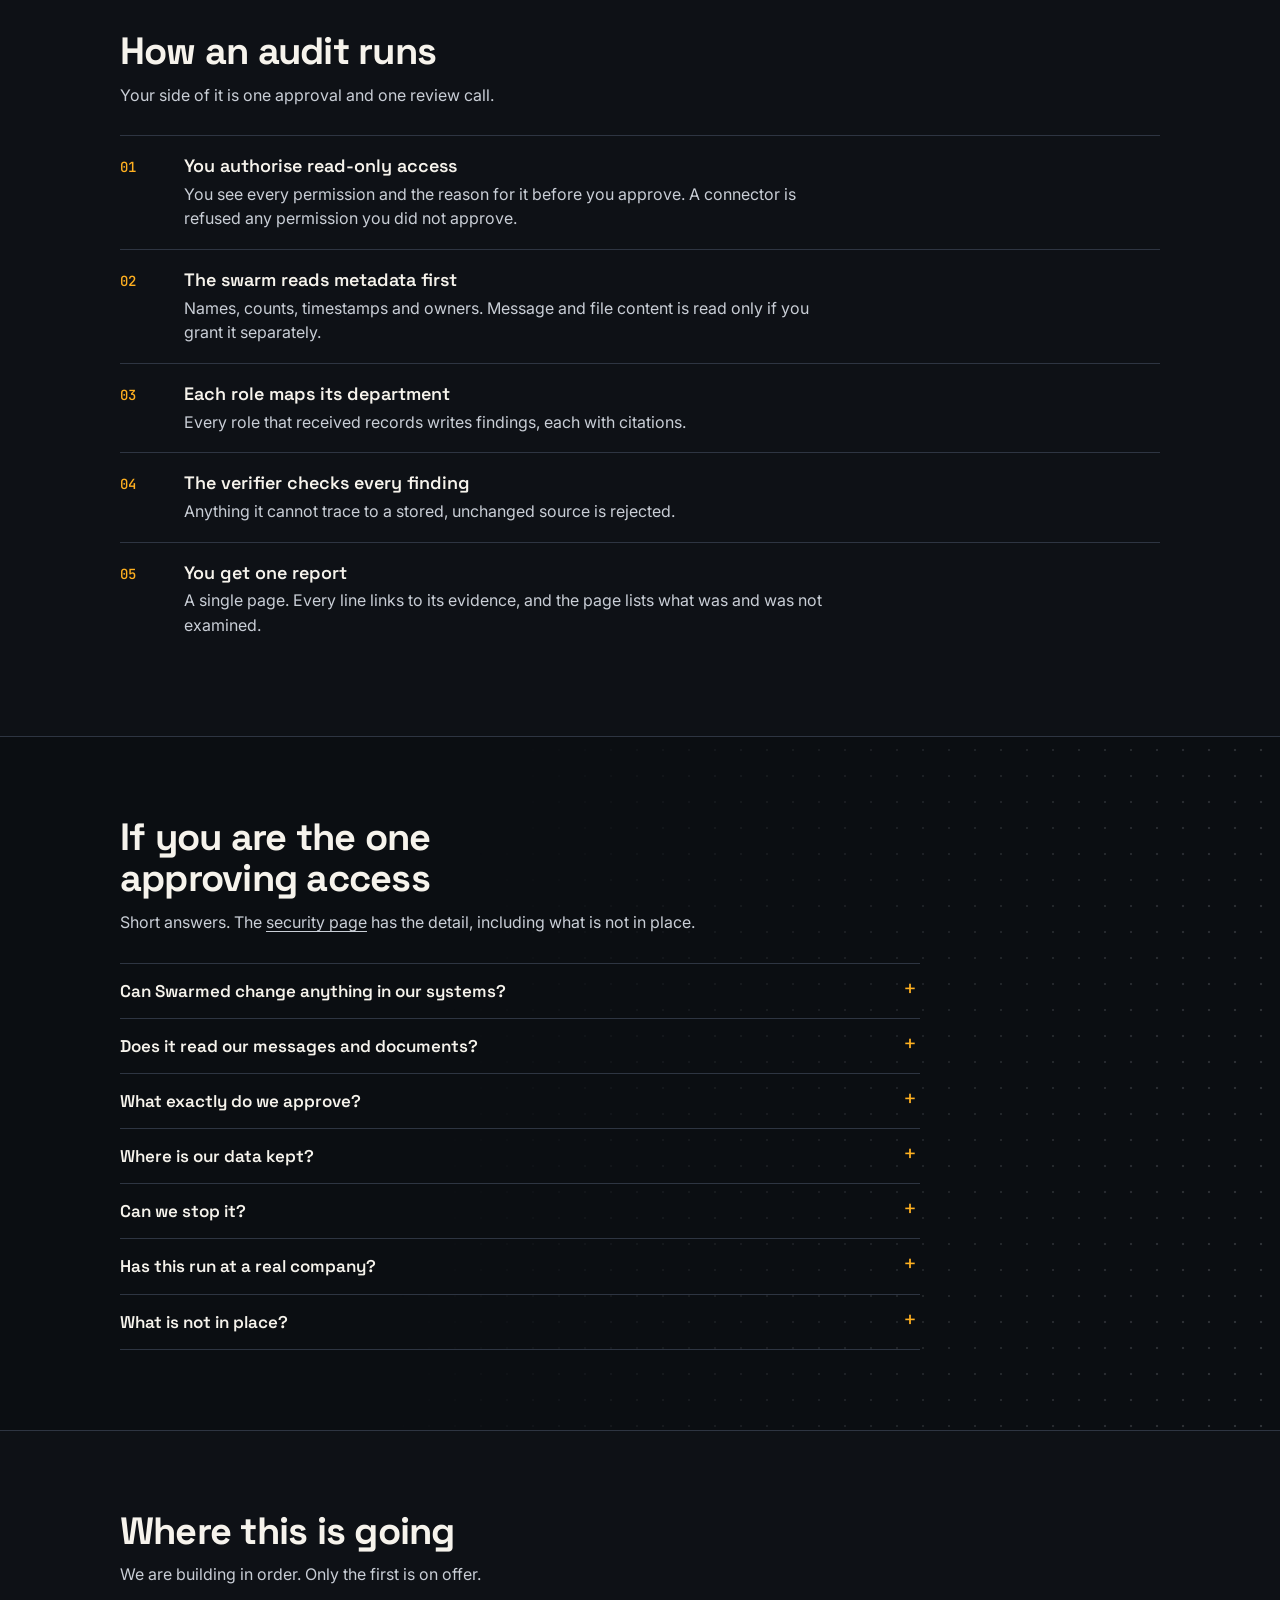
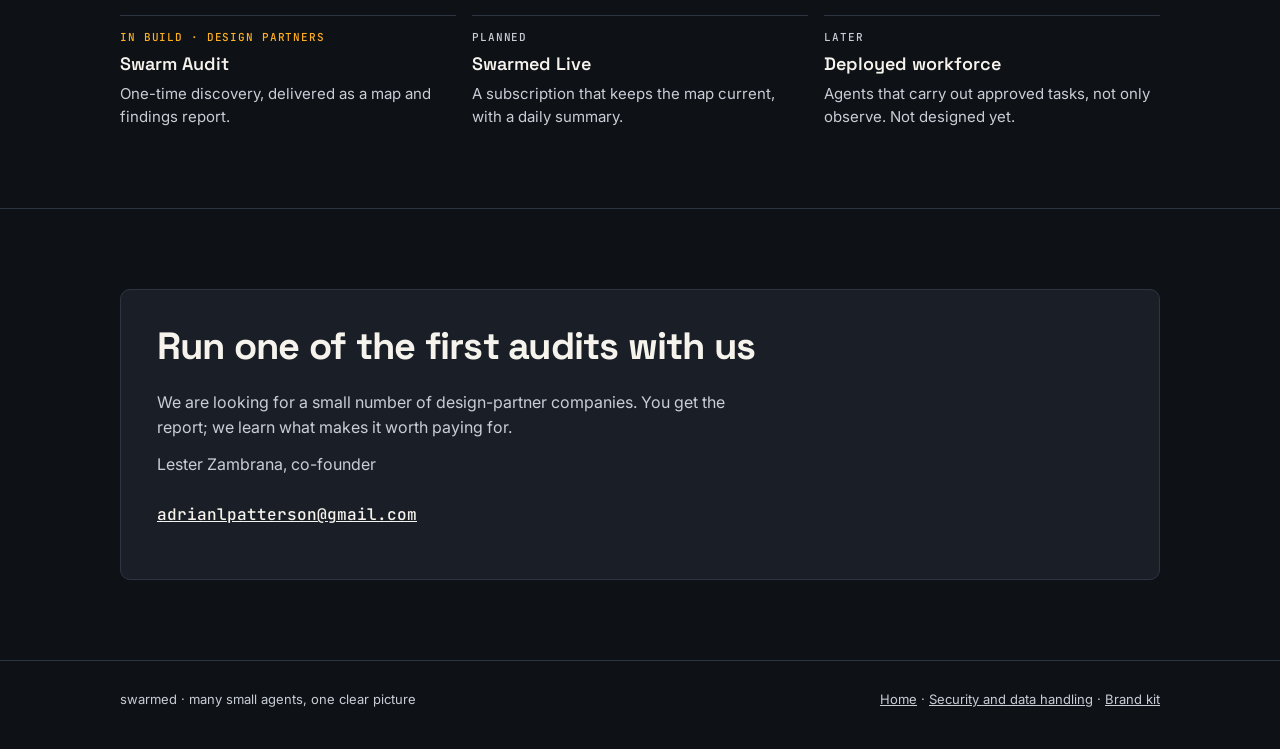
==== commit 11c5893b: "Publish site from swarmed main 803988b: twelve built connectors, three planned Co-Authored-By: Claud" ====
--- a/index.html
+++ b/index.html
@@ -96,10 +96,10 @@
       <span class="feeds">Evidence today: GitHub, Slack</span></div>
     <div class="item"><span class="num">03</span><h3>Support flow</h3><p>How a request moves from arrival to resolution.</p>
       <ul><li>Where requests arrive, how busy each channel is, and when it goes quiet.</li><li>Stage-by-stage timing needs helpdesk records.</li></ul>
-      <span class="feeds">Evidence today: Slack channel activity. Helpdesk connector planned.</span></div>
+      <span class="feeds">Evidence today: Slack channel activity. Zendesk and Intercom connectors are built, not yet routed to this view.</span></div>
     <div class="item"><span class="num">04</span><h3>AI and tool spend</h3><p>What you pay for and what is used.</p>
-      <ul><li>Every amount carries its currency, period and source record. Nothing is estimated.</li><li>Needs billing or seat records, which no connector reads yet.</li></ul>
-      <span class="feeds">Evidence today: none. Billing connector planned.</span></div>
+      <ul><li>Every amount carries its currency, period and source record. Nothing is estimated.</li><li>Needs billing or seat records. The Stripe and QuickBooks connectors read them, and neither has run live.</li></ul>
+      <span class="feeds">Evidence today: none. Stripe and QuickBooks connectors are built, not yet routed to this view.</span></div>
     <div class="item"><span class="num">05</span><h3>Ranked automation backlog</h3><p>What to automate first, with the evidence for each item.</p>
       <ul><li>Each item scored for value and effort, 1 to 5, with the reason for the score.</li><li>Ranked by value, then by lowest effort. The page states the rule.</li><li>An item without both scores is listed last, marked Not scored.</li></ul>
       <span class="feeds">Evidence today: GitHub, Slack, Google Workspace</span></div>
@@ -139,7 +139,7 @@
       <div class="s-h2">What was examined</div>
       <p class="s-muted">Connectors used: github, slack, google_workspace.</p>
       <p><b>Not examined:</b></p>
-      <ul><li>Message text, file names and document contents (no content grant)</li><li>Private Slack channels</li><li>Helpdesk and billing systems (no connector)</li></ul>
+      <ul><li>Message text, file names and document contents (no content grant)</li><li>Private Slack channels</li><li>Helpdesk and billing systems (not connected in this run)</li></ul>
 
       <div class="s-h2">Evidence cited</div>
       <div class="s-table"><table><thead><tr><th>Record</th><th>Kind</th><th>Read at</th><th>Content hash</th></tr></thead><tbody>
@@ -231,20 +231,30 @@
 
 <section id="integrations" class="band"><div class="wrap">
   <h2>What Swarmed connects to</h2>
-  <p class="sub">Three connectors are built today. Each is tested against hand-written fixtures for an invented company. None has run against a live workspace yet; the first design-partner audit will be the first.</p>
-  <h3 class="group">Connectors built <span>3</span></h3>
+  <p class="sub">Twelve connectors are built today. Each is tested against hand-written fixtures for an invented company. None has run against a live workspace yet; the first design-partner audit will be the first.</p>
+  <h3 class="group">Connectors built <span>12</span></h3>
   <div class="conns">
     <div class="conn"><span class="name"><img src="logos/github.svg" alt="GitHub" height="36"></span><span class="st built">Built · fixtures only</span><p>Repository, pull request and workflow metadata: state, dates, reviewers, counts.</p></div>
     <div class="conn"><span class="name">Slack</span><span class="st built">Built · fixtures only</span><p>Channel list, member counts, message timestamps and reply counts. Message text is discarded as each page is read.</p></div>
     <div class="conn"><span class="name">Google Workspace</span><span class="st built">Built · fixtures only</span><p>Drive file metadata and Calendar event metadata. File names and event titles are not requested without a content grant.</p></div>
-  </div>
-  <h3 class="group">Planned <span>2</span></h3>
+    <div class="conn"><span class="name">Microsoft 365</span><span class="st built">Built · fixtures only</span><p>Users, groups, mailbox folder counts, OneDrive file metadata and calendar event metadata. Subjects and file names need a content grant.</p></div>
+    <div class="conn"><span class="name">Jira</span><span class="st built">Built · fixtures only</span><p>Projects and issue metadata: status, type, assignee, created and resolved dates. Issue summaries need a content grant.</p></div>
+    <div class="conn"><span class="name">Asana</span><span class="st built">Built · fixtures only</span><p>Workspaces, teams, projects and task metadata: state, assignee, dates. Task and project names need a content grant.</p></div>
+    <div class="conn"><span class="name">Zendesk</span><span class="st built">Built · fixtures only</span><p>Ticket metadata: status, assignee, group, timestamps and ticket metrics. Users are counted, never listed.</p></div>
+    <div class="conn"><span class="name">Intercom</span><span class="st built">Built · fixtures only</span><p>Conversation metadata: state, assignee, team and response timestamps. Message text is never requested.</p></div>
+    <div class="conn"><span class="name">HubSpot</span><span class="st built">Built · fixtures only</span><p>Owners, pipelines and deal metadata: stage, owner, dates. Contacts and companies are counted, never listed.</p></div>
+    <div class="conn"><span class="name">Salesforce</span><span class="st built">Built · fixtures only</span><p>Users, opportunity and case metadata: stage, status, owner, dates. Accounts, contacts and leads are counted only.</p></div>
+    <div class="conn"><span class="name">Stripe</span><span class="st built">Built · fixtures only</span><p>Products, prices, subscriptions and invoices. Customers are counted, never listed. No card or bank details are kept.</p></div>
+    <div class="conn"><span class="name">QuickBooks</span><span class="st built">Built · fixtures only</span><p>Vendors, bills and purchases on expense accounts, totalled per vendor. Bank and card accounts are skipped.</p></div>
+  </div>
+  <h3 class="group">Planned <span>3</span></h3>
   <div class="conns">
-    <div class="conn plan"><span class="name">One helpdesk</span><span class="st">Planned · not started</span><p>Intercom or Zendesk, whichever the first client uses. Feeds the support flow.</p></div>
-    <div class="conn plan"><span class="name">Accounting or Stripe</span><span class="st">Planned · not started</span><p>Billing and seat records. Feeds AI and tool spend.</p></div>
-  </div>
-  <p class="note">Planned means not built. If your company runs on a system that is not listed, tell us: the order after these five is set by what design partners use.</p>
-  <p class="note tm">GitHub, Slack, Google Workspace, Google Drive, Google Calendar, Intercom, Zendesk and Stripe are trademarks of their respective owners. Naming them here describes what Swarmed reads and implies no endorsement, partnership or certification. The GitHub mark is used under GitHub's logo policy to show that Swarmed reads from GitHub.</p>
+    <div class="conn plan"><span class="name">Linear</span><span class="st">Planned · not started</span><p>Needs a query-only request type that the read-only transport does not send yet.</p></div>
+    <div class="conn plan"><span class="name">Notion</span><span class="st">Planned · not started</span><p>Needs a version header and a search request that the transport does not send yet.</p></div>
+    <div class="conn plan"><span class="name">Xero</span><span class="st">Planned · not started</span><p>Needs an organisation header that the transport does not send yet.</p></div>
+  </div>
+  <p class="note">Planned means not built. Built means the connector exists and passes its tests on fixtures; it does not mean an app is registered with that provider. Salesforce and QuickBooks offer no read-only permission, so for those two read-only is enforced by Swarmed's transport, which can only send read requests.</p>
+  <p class="note tm">GitHub, Slack, Google Workspace, Microsoft 365, Jira, Asana, Zendesk, Intercom, HubSpot, Salesforce, Stripe, QuickBooks, Linear, Notion and Xero are trademarks of their respective owners. Naming them here describes what Swarmed reads and implies no endorsement, partnership or certification. The GitHub mark is used under GitHub's logo policy to show that Swarmed reads from GitHub.</p>
 </div></section>
 
 <section id="how"><div class="wrap">
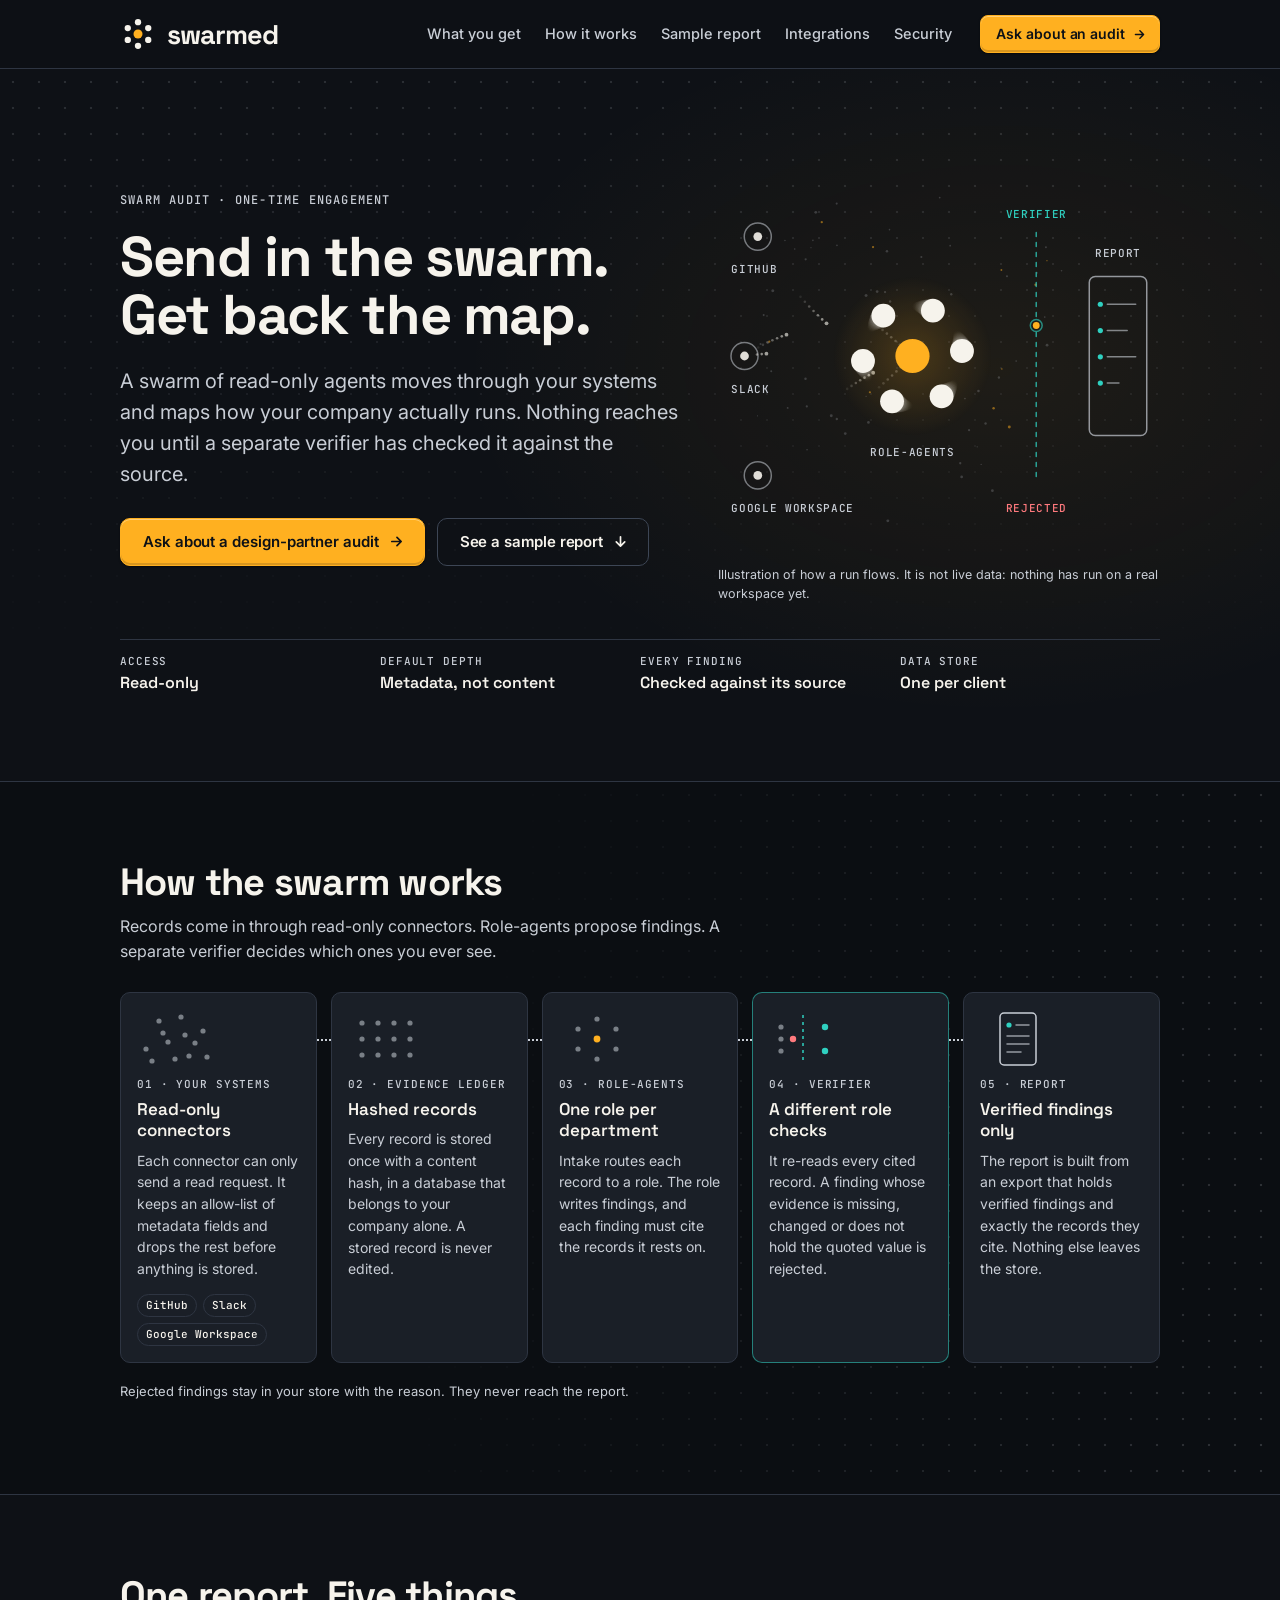
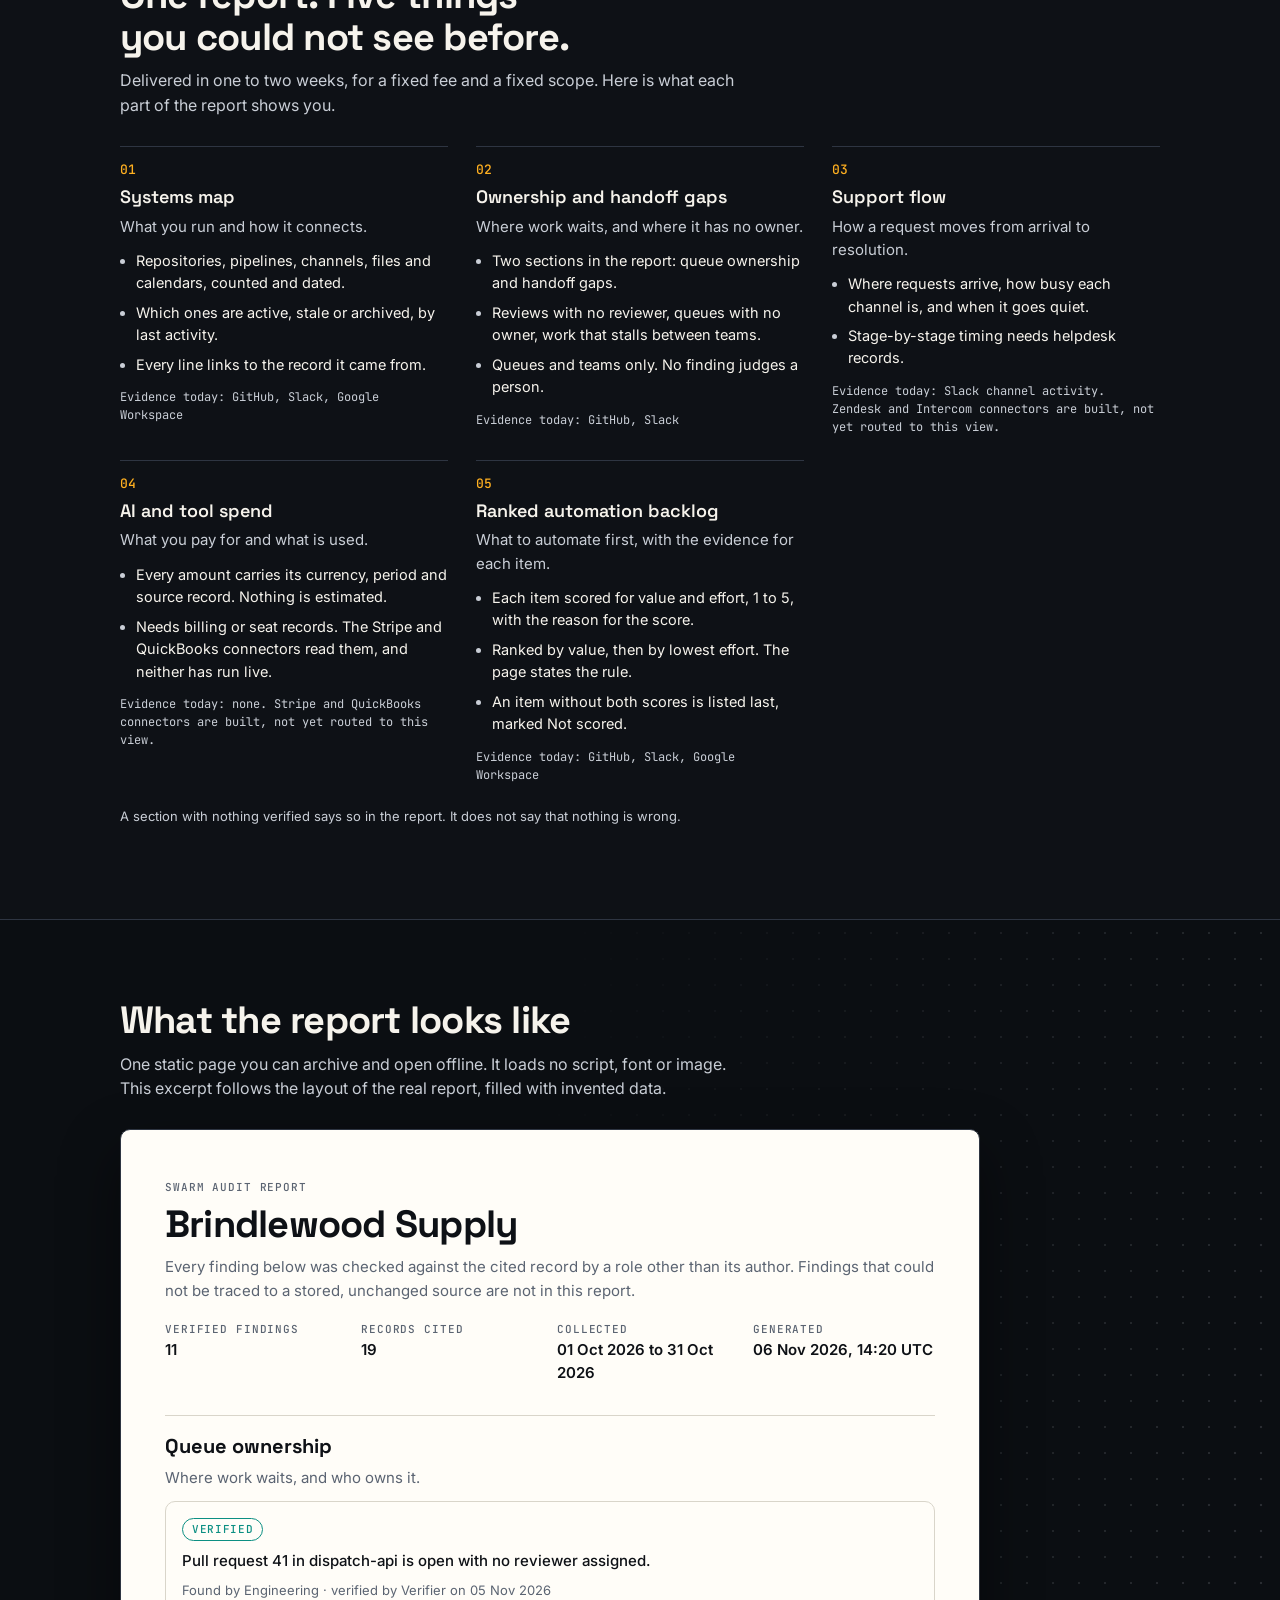
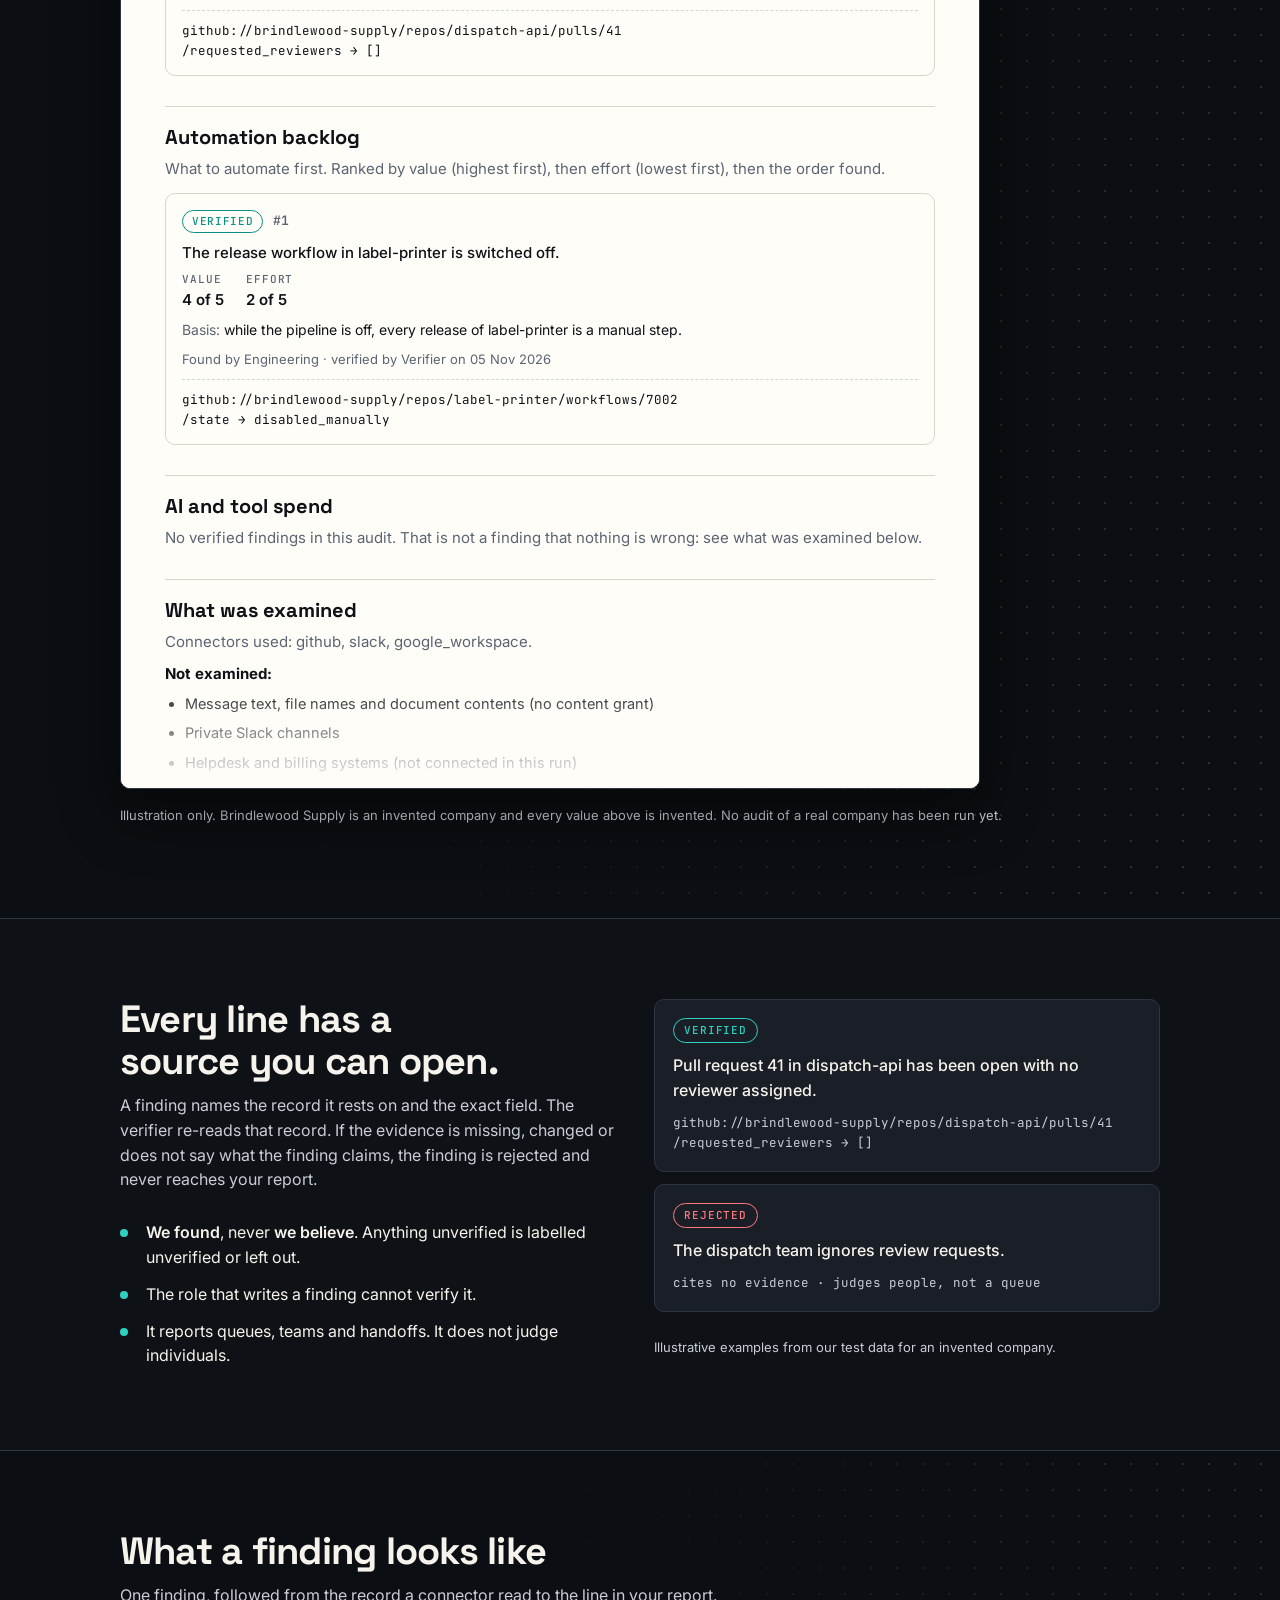
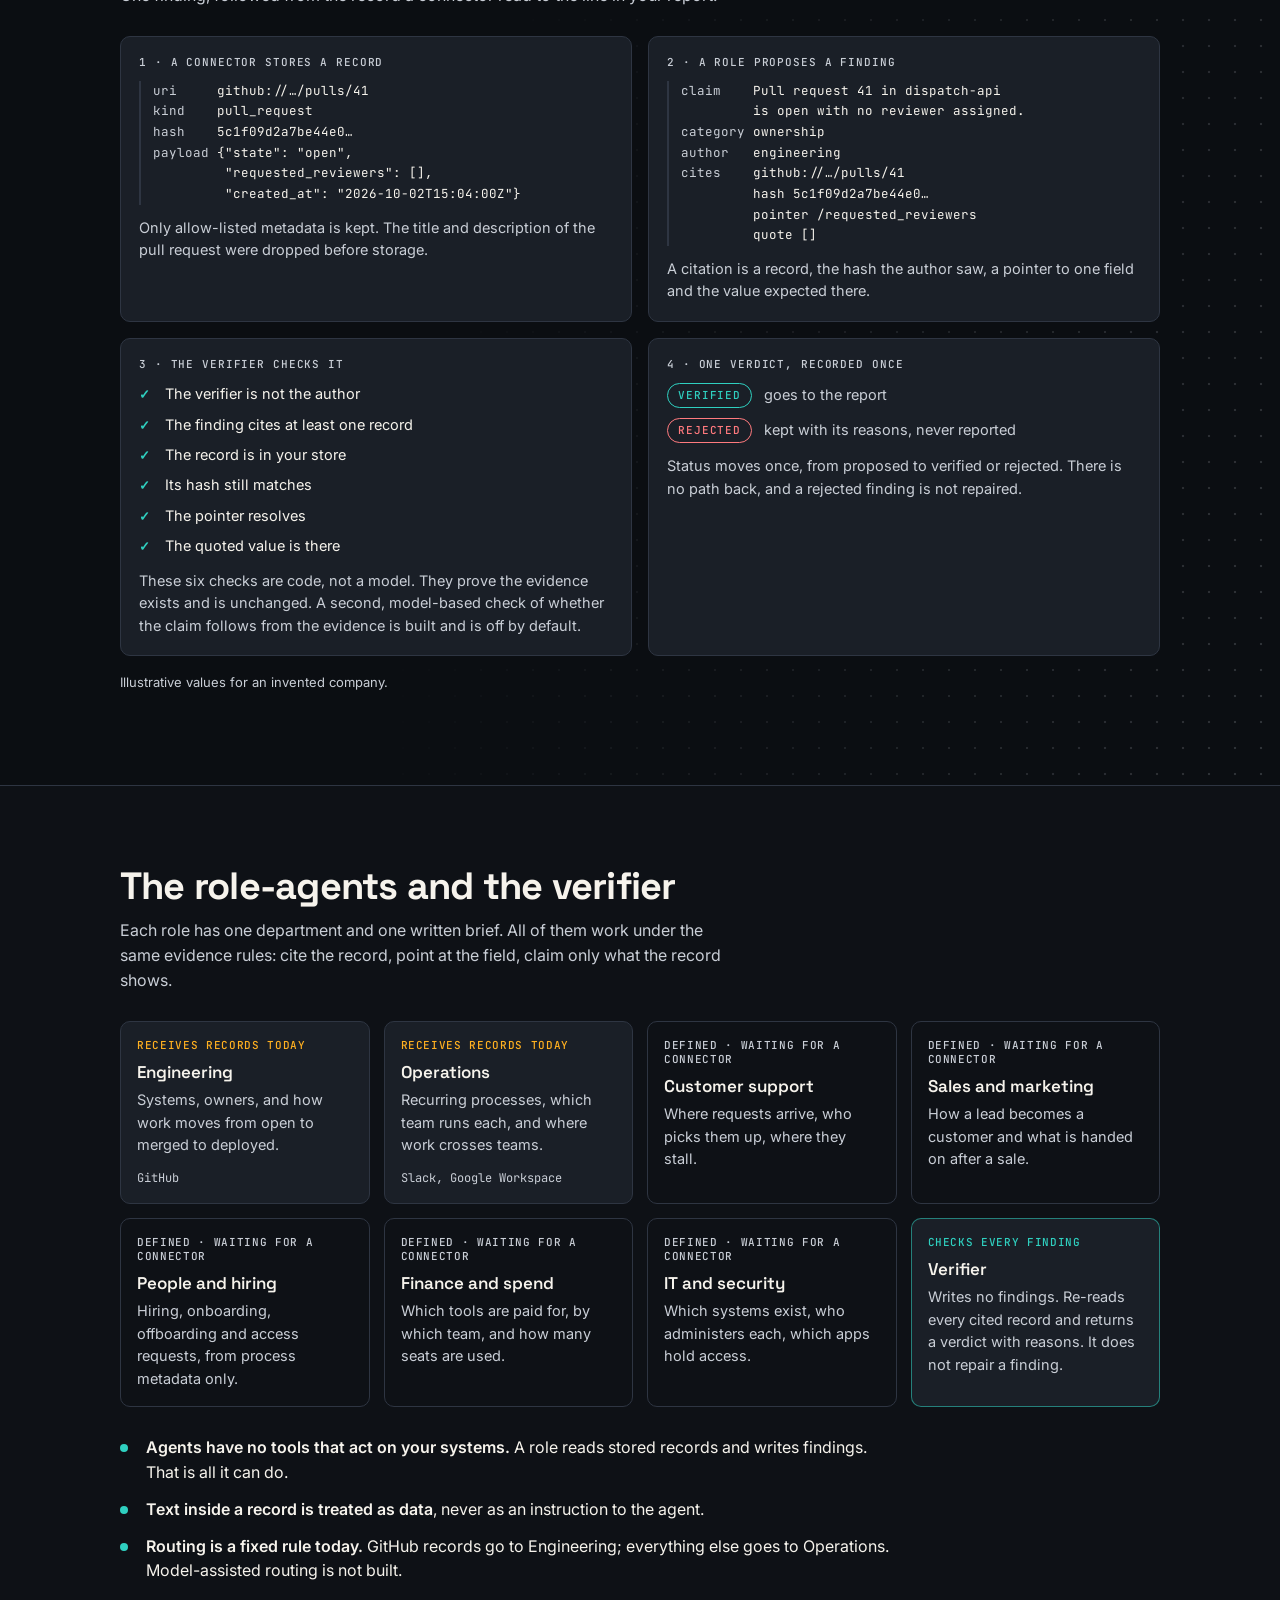
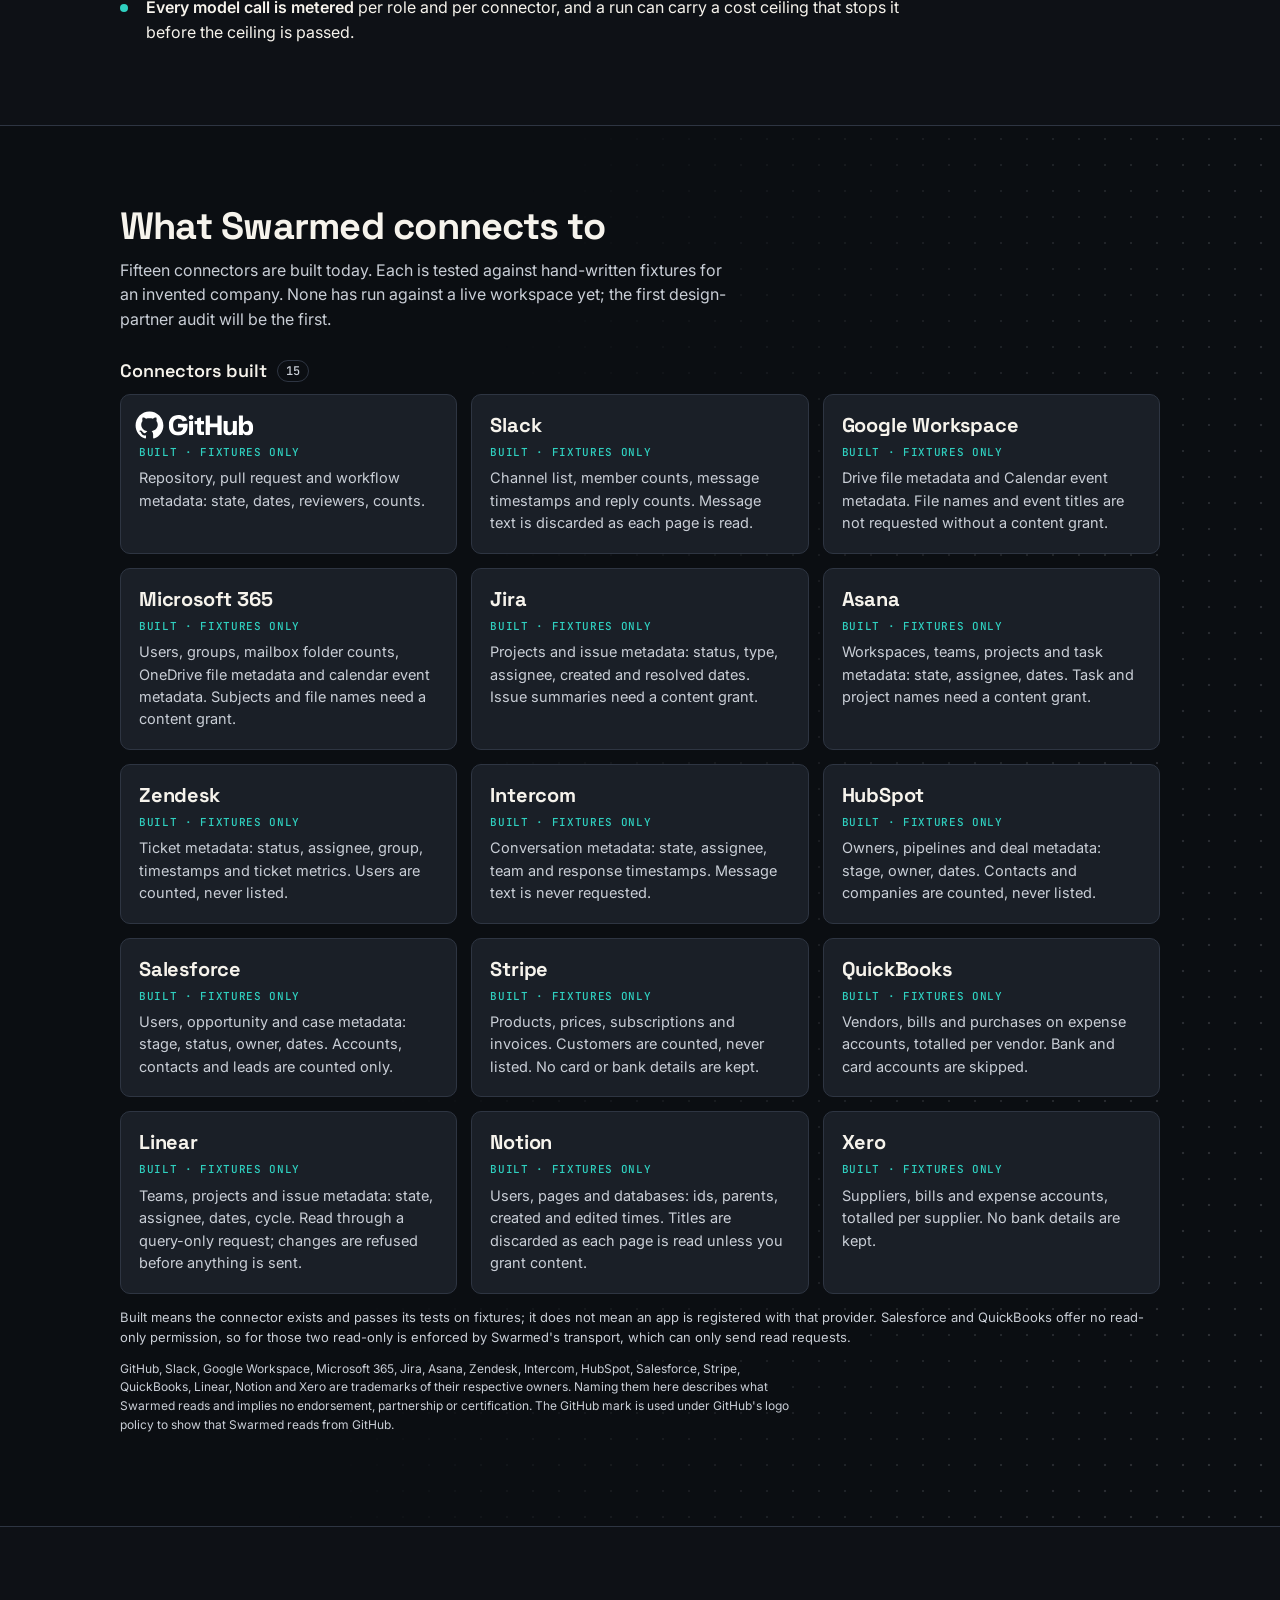
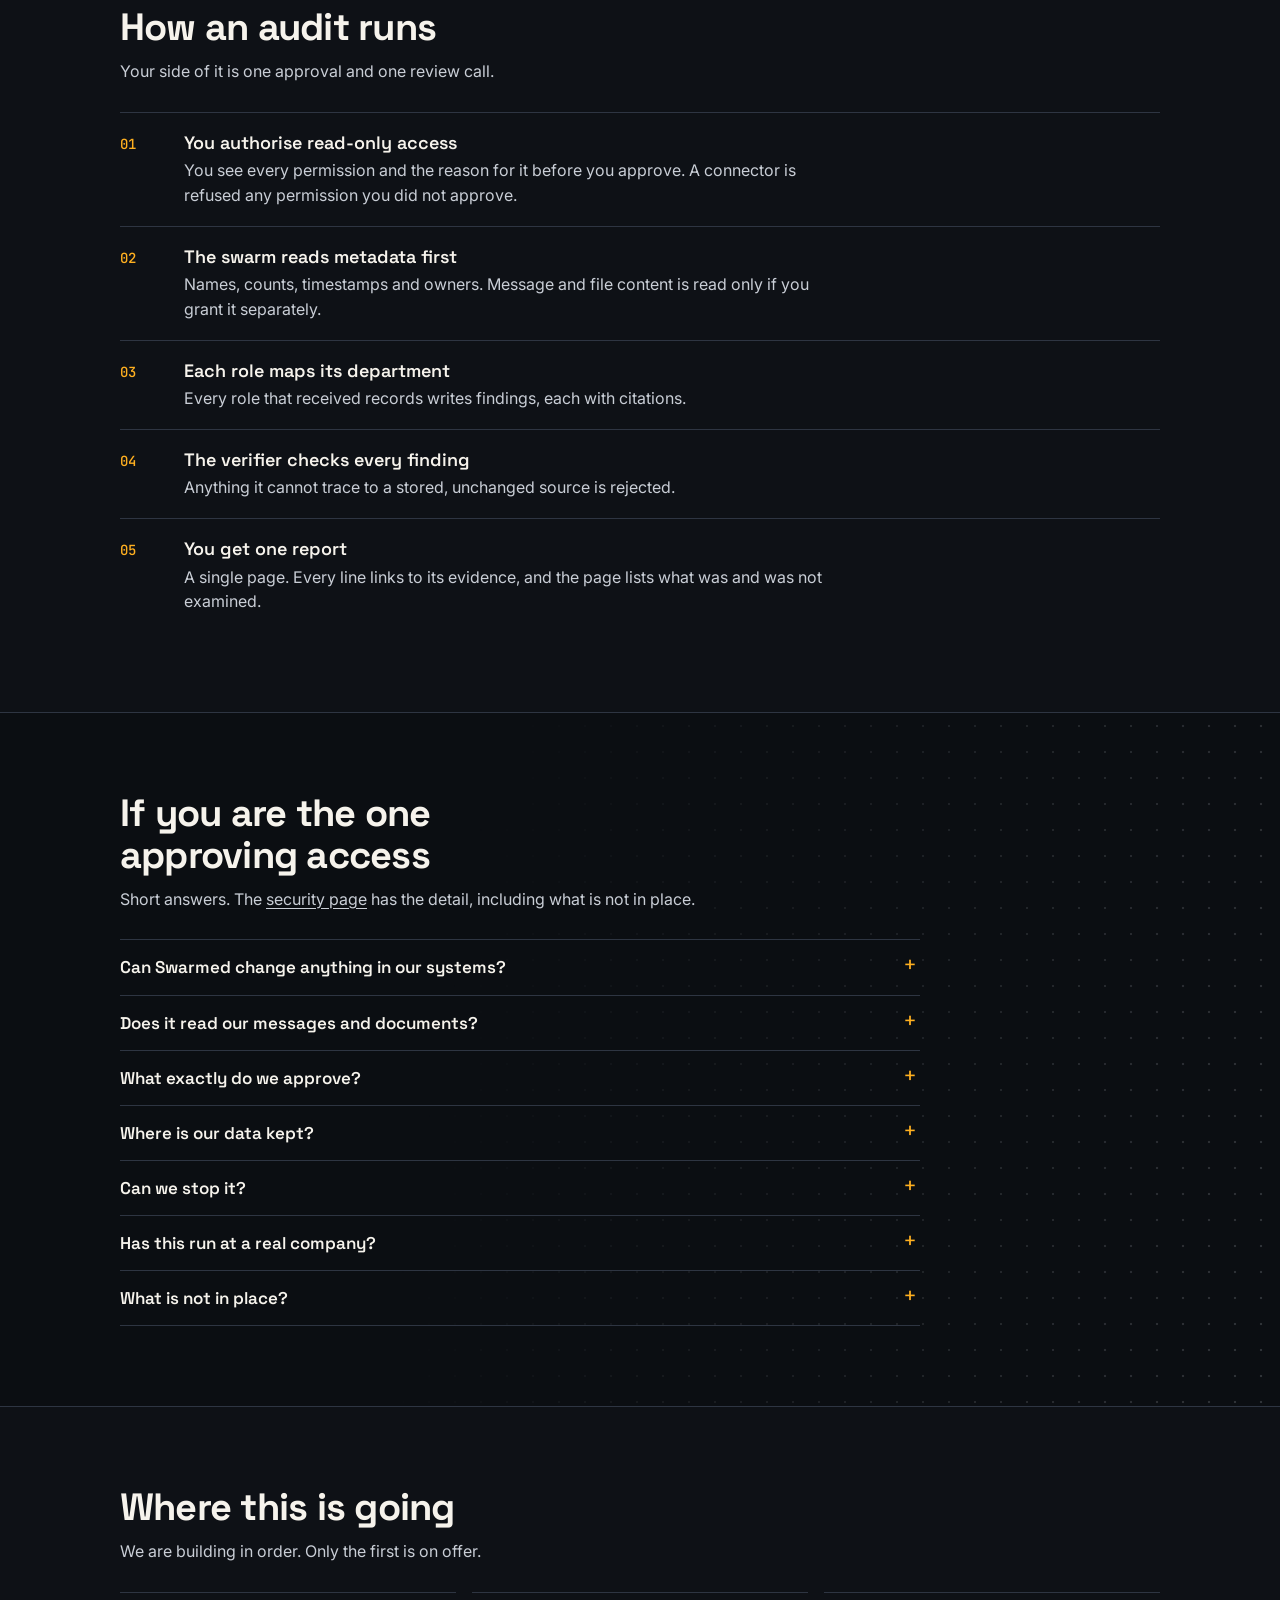
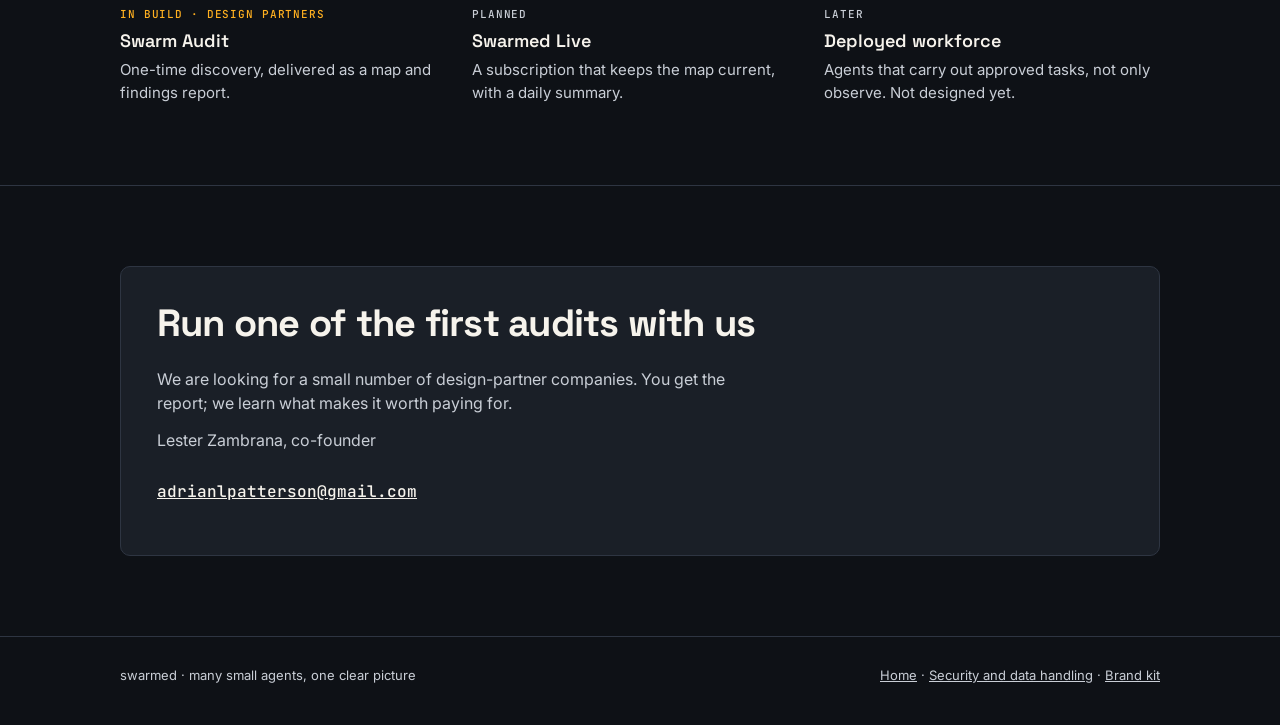
==== commit 7f329283: "Publish site from swarmed main: fifteen built connectors Co-Authored-By: Claude Fable 5.2 <noreply@a" ====
--- a/index.html
+++ b/index.html
@@ -231,8 +231,8 @@
 
 <section id="integrations" class="band"><div class="wrap">
   <h2>What Swarmed connects to</h2>
-  <p class="sub">Twelve connectors are built today. Each is tested against hand-written fixtures for an invented company. None has run against a live workspace yet; the first design-partner audit will be the first.</p>
-  <h3 class="group">Connectors built <span>12</span></h3>
+  <p class="sub">Fifteen connectors are built today. Each is tested against hand-written fixtures for an invented company. None has run against a live workspace yet; the first design-partner audit will be the first.</p>
+  <h3 class="group">Connectors built <span>15</span></h3>
   <div class="conns">
     <div class="conn"><span class="name"><img src="logos/github.svg" alt="GitHub" height="36"></span><span class="st built">Built · fixtures only</span><p>Repository, pull request and workflow metadata: state, dates, reviewers, counts.</p></div>
     <div class="conn"><span class="name">Slack</span><span class="st built">Built · fixtures only</span><p>Channel list, member counts, message timestamps and reply counts. Message text is discarded as each page is read.</p></div>
@@ -246,14 +246,11 @@
     <div class="conn"><span class="name">Salesforce</span><span class="st built">Built · fixtures only</span><p>Users, opportunity and case metadata: stage, status, owner, dates. Accounts, contacts and leads are counted only.</p></div>
     <div class="conn"><span class="name">Stripe</span><span class="st built">Built · fixtures only</span><p>Products, prices, subscriptions and invoices. Customers are counted, never listed. No card or bank details are kept.</p></div>
     <div class="conn"><span class="name">QuickBooks</span><span class="st built">Built · fixtures only</span><p>Vendors, bills and purchases on expense accounts, totalled per vendor. Bank and card accounts are skipped.</p></div>
-  </div>
-  <h3 class="group">Planned <span>3</span></h3>
-  <div class="conns">
-    <div class="conn plan"><span class="name">Linear</span><span class="st">Planned · not started</span><p>Needs a query-only request type that the read-only transport does not send yet.</p></div>
-    <div class="conn plan"><span class="name">Notion</span><span class="st">Planned · not started</span><p>Needs a version header and a search request that the transport does not send yet.</p></div>
-    <div class="conn plan"><span class="name">Xero</span><span class="st">Planned · not started</span><p>Needs an organisation header that the transport does not send yet.</p></div>
-  </div>
-  <p class="note">Planned means not built. Built means the connector exists and passes its tests on fixtures; it does not mean an app is registered with that provider. Salesforce and QuickBooks offer no read-only permission, so for those two read-only is enforced by Swarmed's transport, which can only send read requests.</p>
+    <div class="conn"><span class="name">Linear</span><span class="st built">Built · fixtures only</span><p>Teams, projects and issue metadata: state, assignee, dates, cycle. Read through a query-only request; changes are refused before anything is sent.</p></div>
+    <div class="conn"><span class="name">Notion</span><span class="st built">Built · fixtures only</span><p>Users, pages and databases: ids, parents, created and edited times. Titles are discarded as each page is read unless you grant content.</p></div>
+    <div class="conn"><span class="name">Xero</span><span class="st built">Built · fixtures only</span><p>Suppliers, bills and expense accounts, totalled per supplier. No bank details are kept.</p></div>
+  </div>
+  <p class="note">Built means the connector exists and passes its tests on fixtures; it does not mean an app is registered with that provider. Salesforce and QuickBooks offer no read-only permission, so for those two read-only is enforced by Swarmed's transport, which can only send read requests.</p>
   <p class="note tm">GitHub, Slack, Google Workspace, Microsoft 365, Jira, Asana, Zendesk, Intercom, HubSpot, Salesforce, Stripe, QuickBooks, Linear, Notion and Xero are trademarks of their respective owners. Naming them here describes what Swarmed reads and implies no endorsement, partnership or certification. The GitHub mark is used under GitHub's logo policy to show that Swarmed reads from GitHub.</p>
 </div></section>
 
@@ -273,7 +270,7 @@
   <h2>If you are the one approving access</h2>
   <p class="sub">Short answers. The <a href="security.html">security page</a> has the detail, including what is not in place.</p>
   <div class="faq">
-    <details><summary>Can Swarmed change anything in our systems?</summary><p>No. A connector is built on a transport whose only request is a read. There is no write, send or delete path in it. The agents have no tools that act on your systems.</p></details>
+    <details><summary>Can Swarmed change anything in our systems?</summary><p>No. A connector is built on a transport that can send only read requests: GET, plus a query-only POST to an allow-listed set of provider query endpoints. There is no write, send or delete path in it. The agents have no tools that act on your systems.</p></details>
     <details><summary>Does it read our messages and documents?</summary><p>Not by default. Connectors keep metadata such as counts, timestamps and owners, and drop message text, titles and file bodies before anything is stored. Some permissions the providers offer would technically expose content; we mark those for you before you approve. Content is a separate grant for the engagement, and without it a content request is refused.</p></details>
     <details><summary>What exactly do we approve?</summary><p>A list of every permission each connector requests, with the reason for each. Exact scopes are confirmed with you in writing before access is granted.</p></details>
     <details><summary>Where is our data kept?</summary><p>In a separate database for your company, with no shared tables. Credentials are sealed in a vault outside that database, so a report or a backup never contains one. Only verified findings and the records they cite leave the store.</p></details>
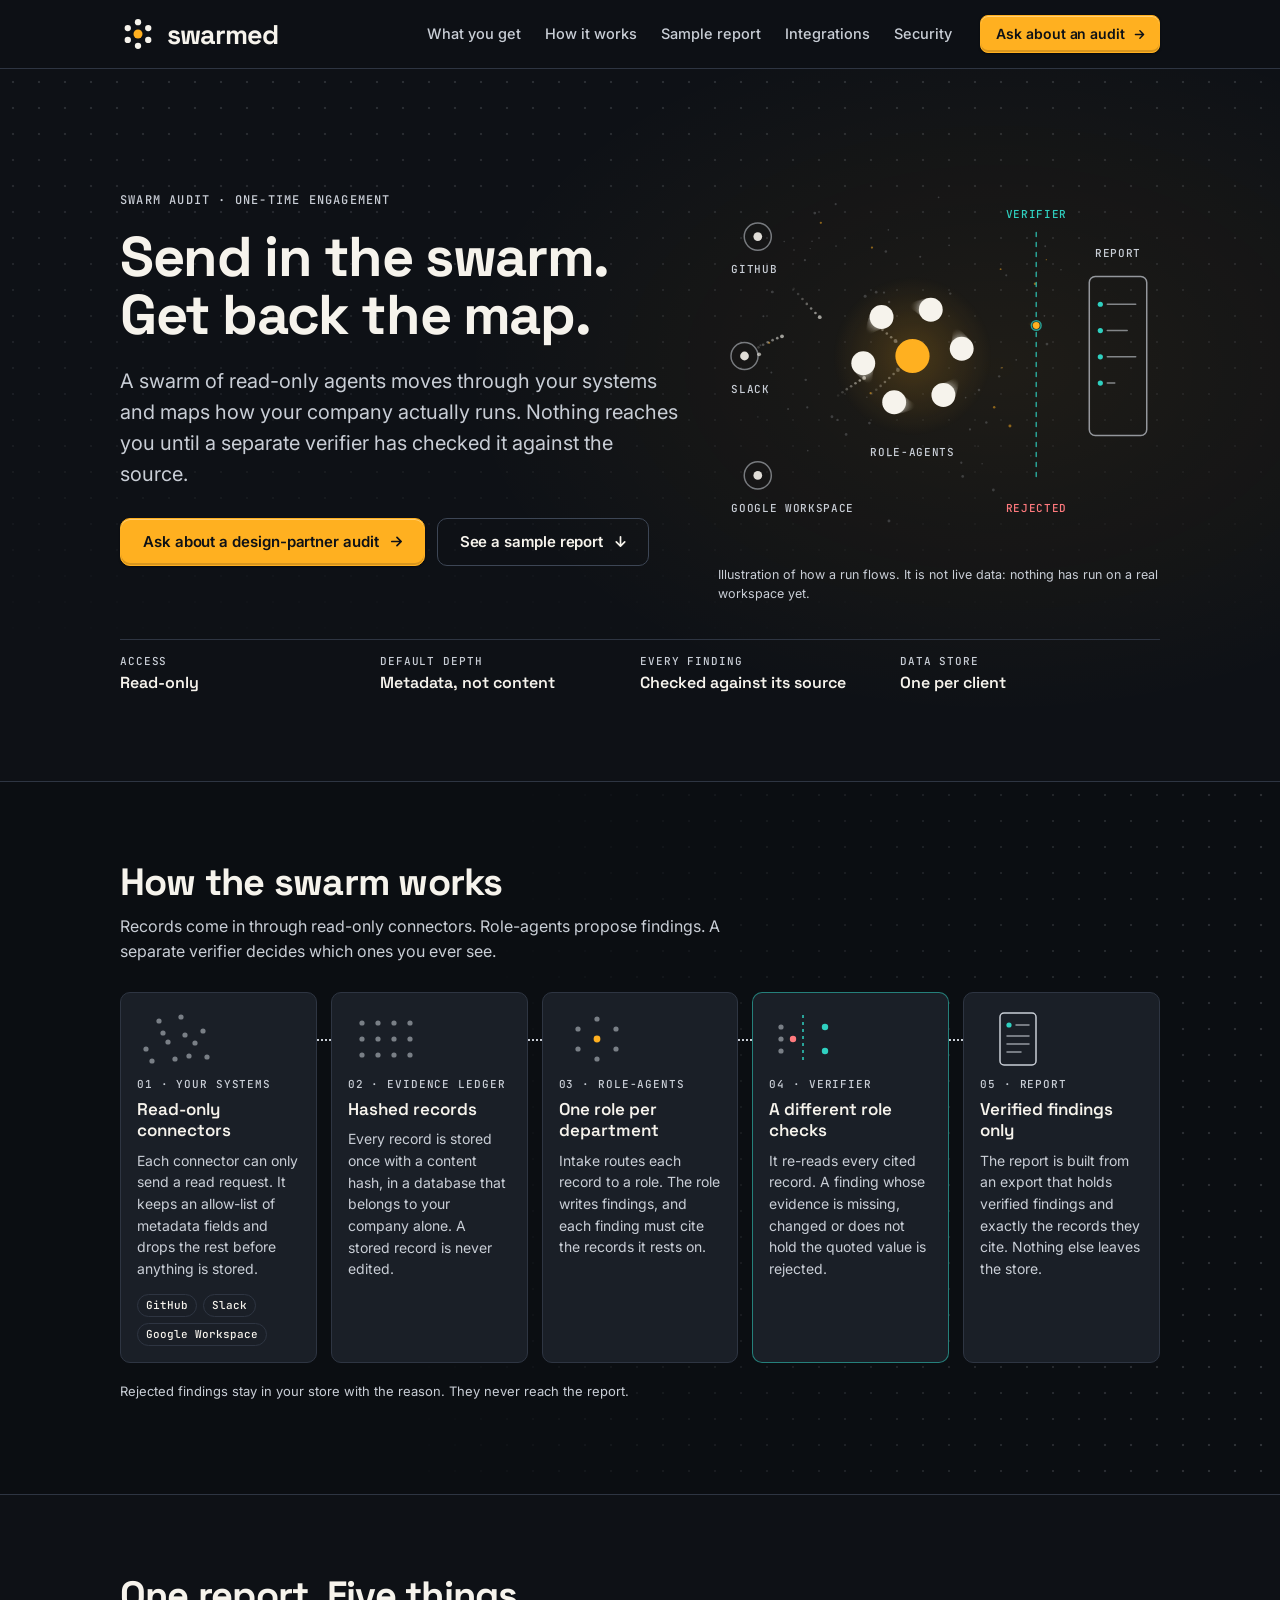
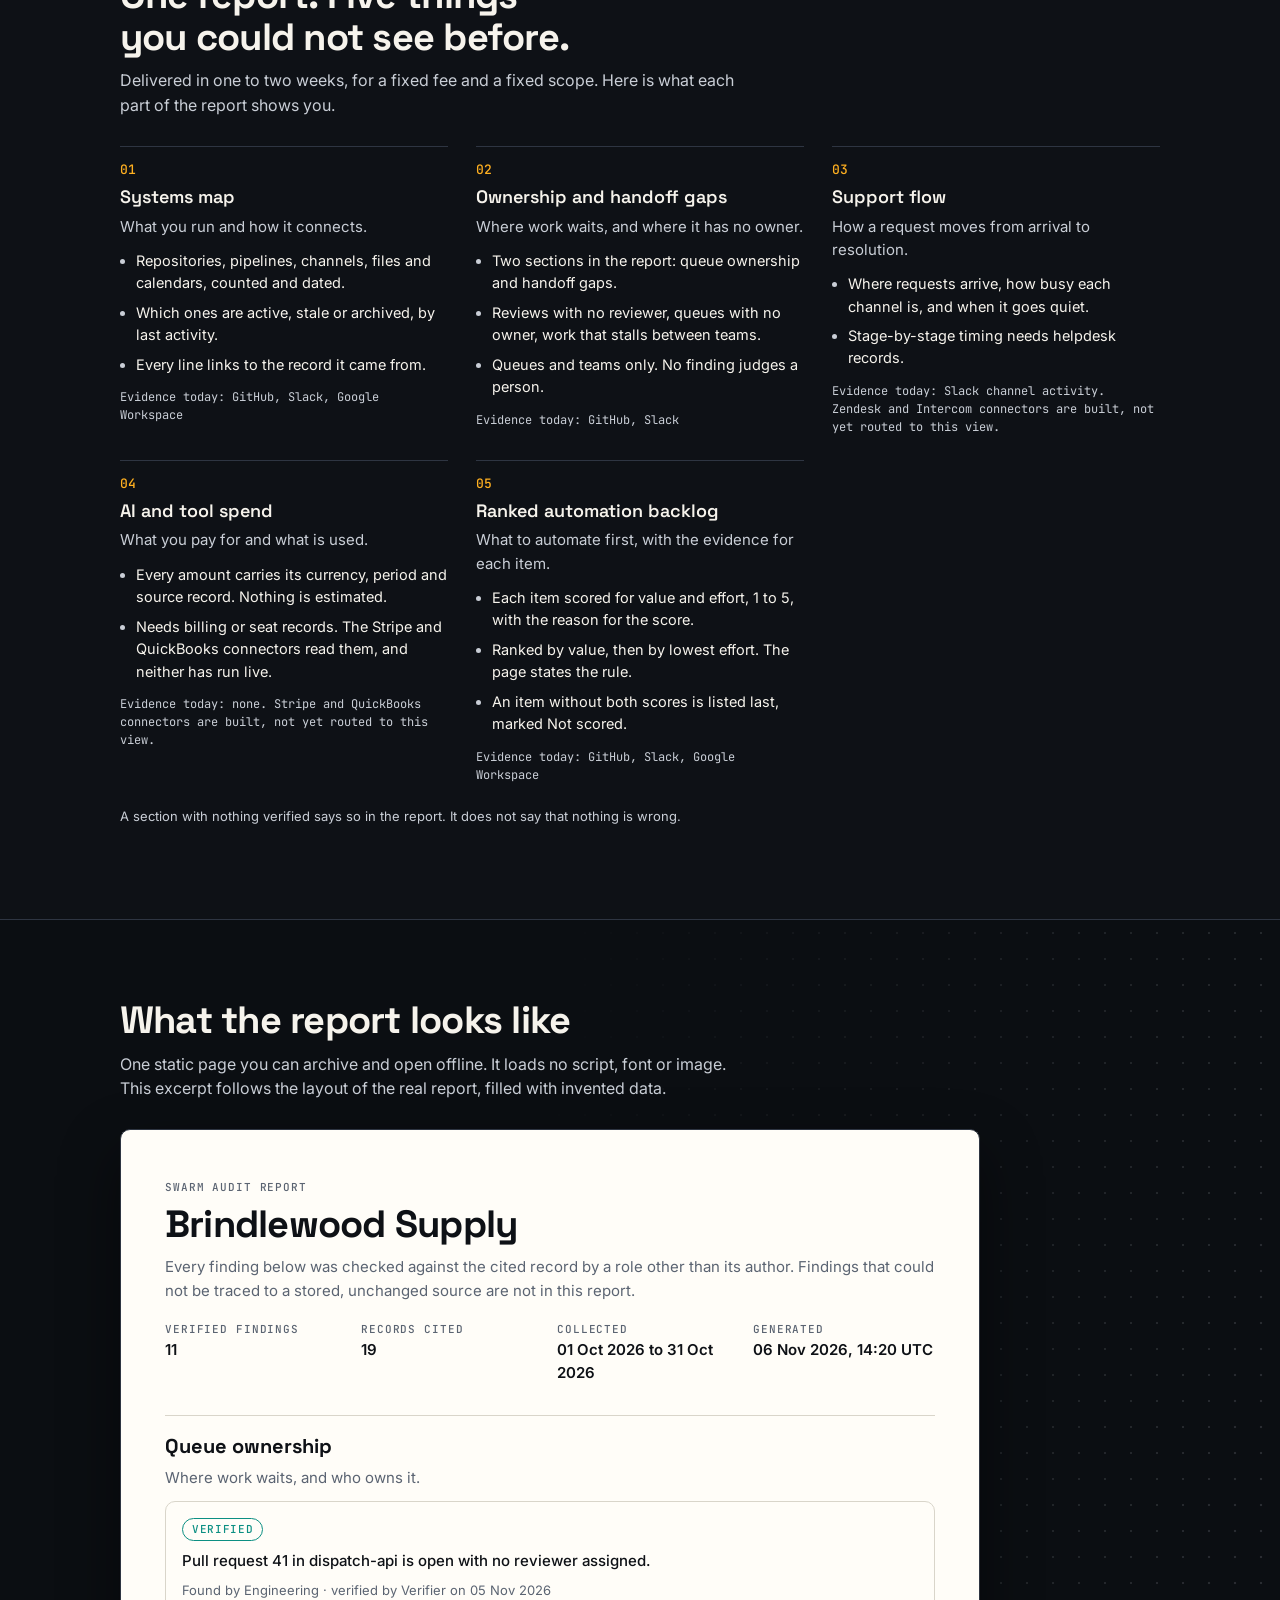
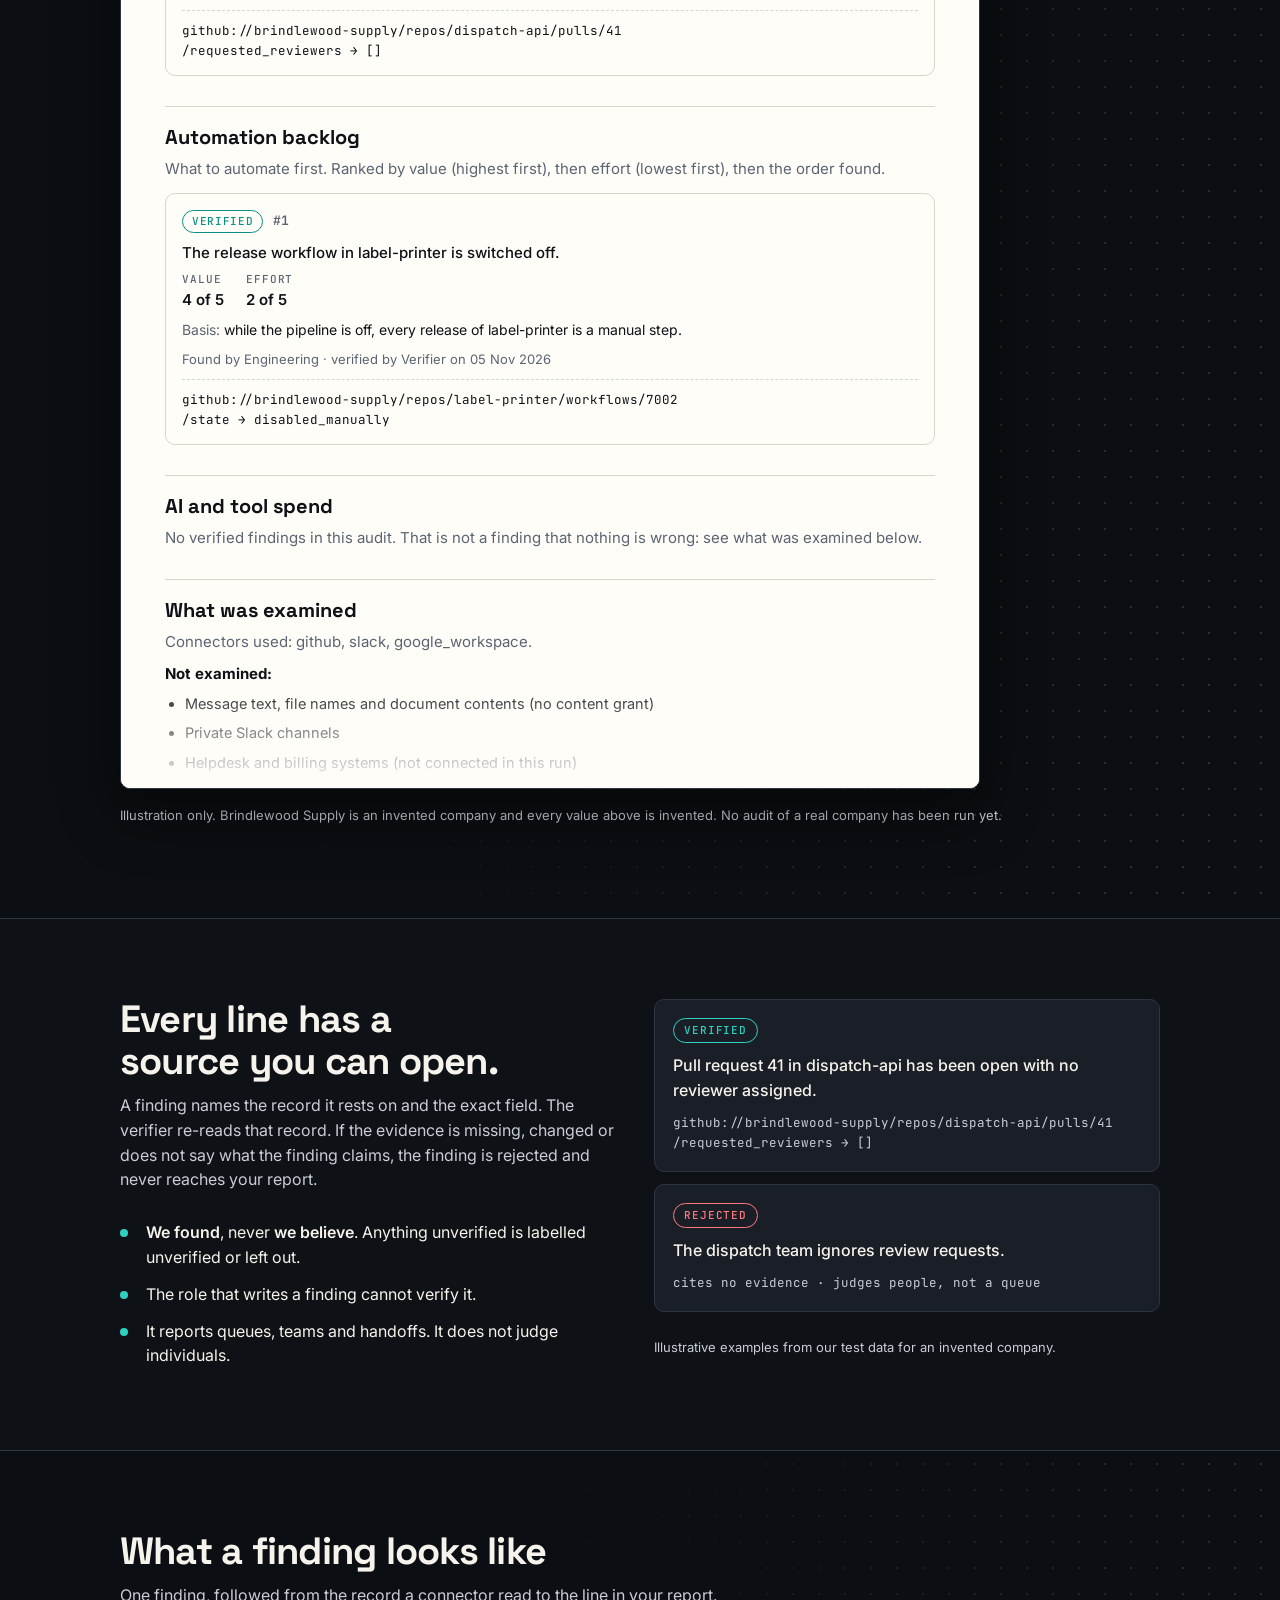
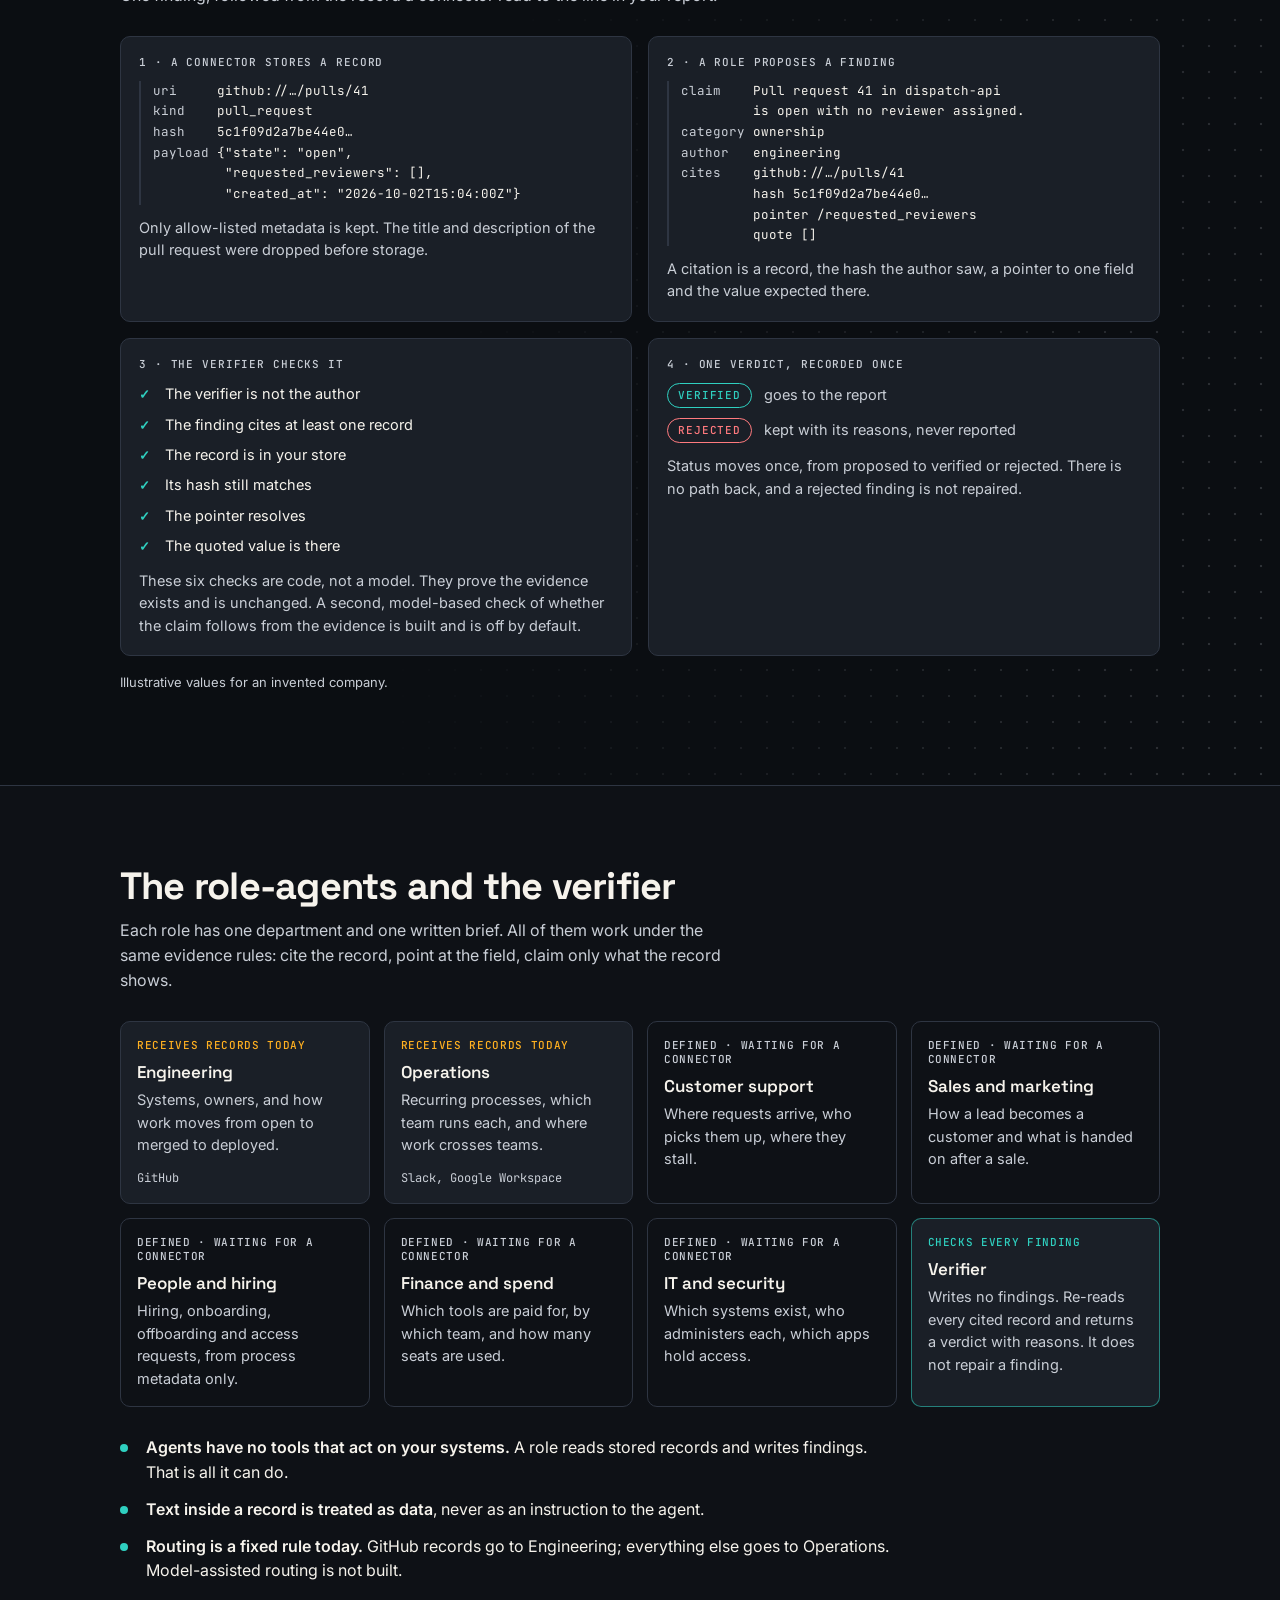
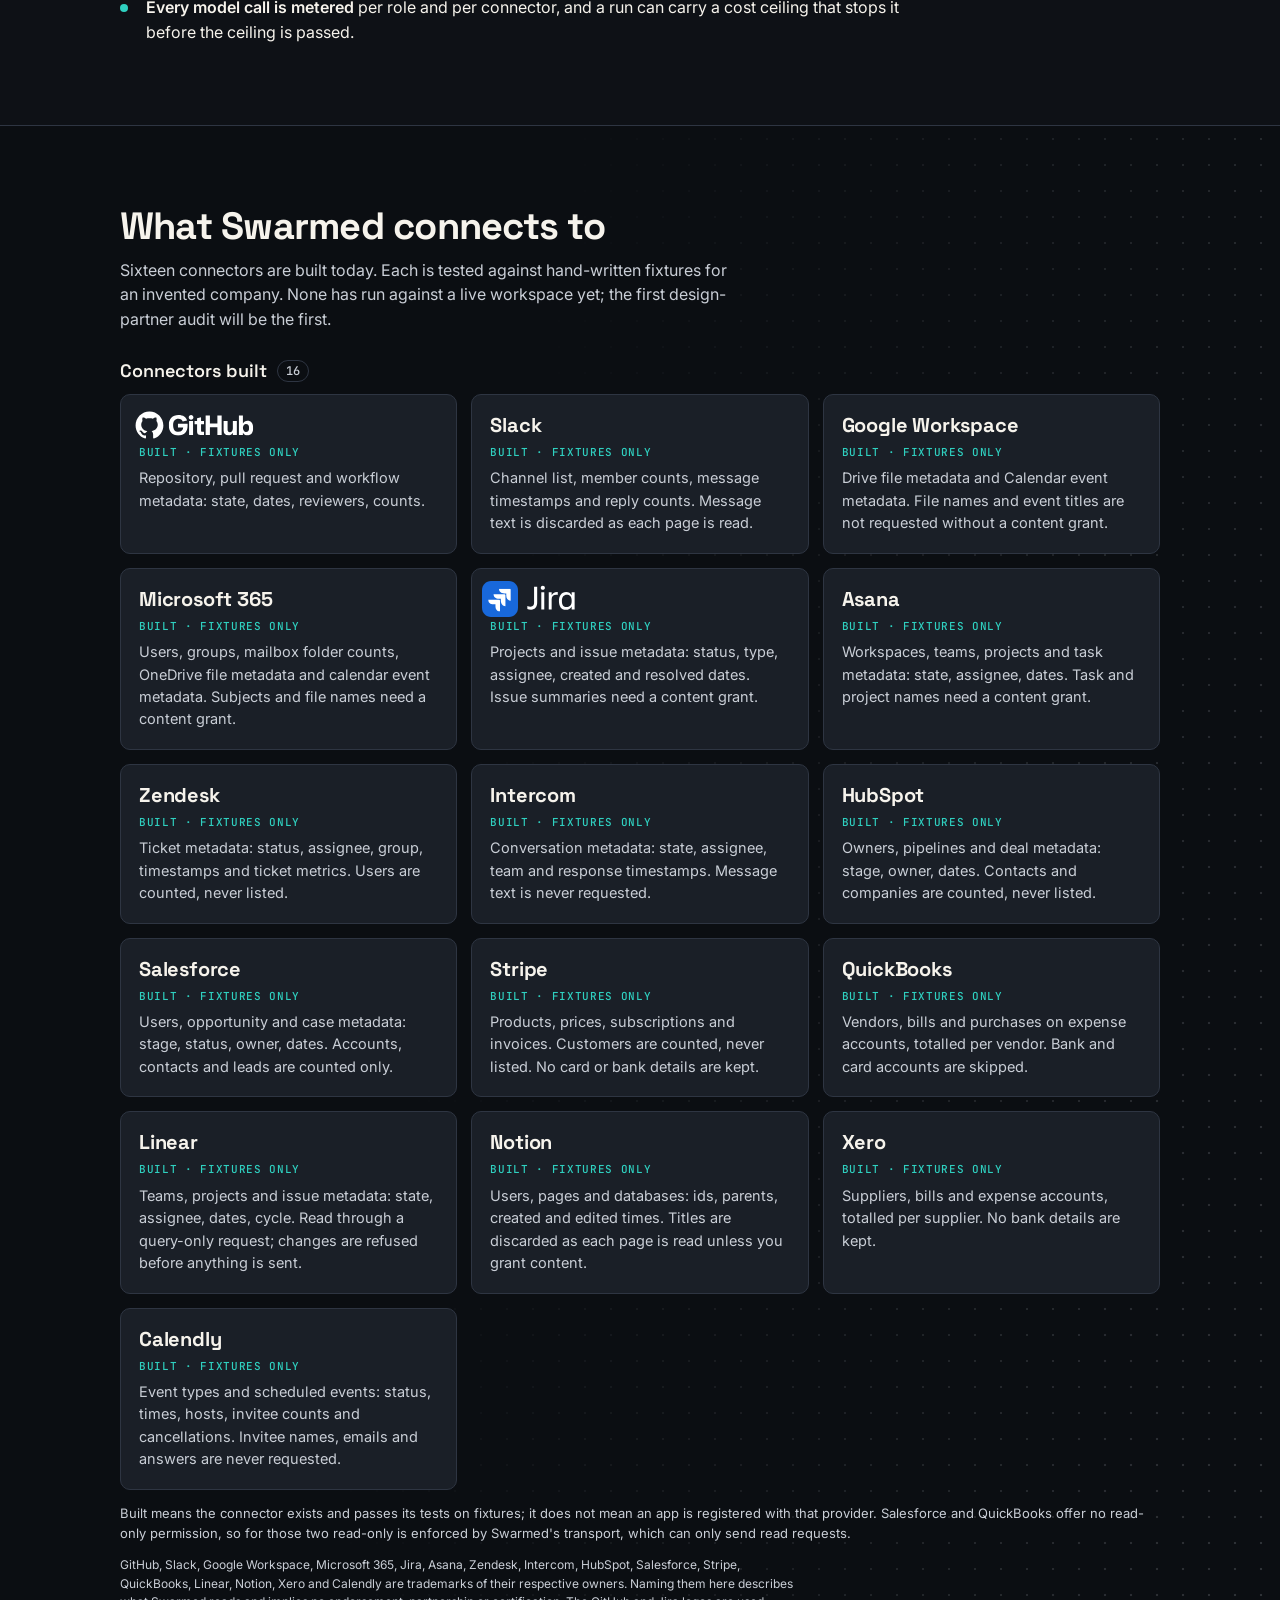
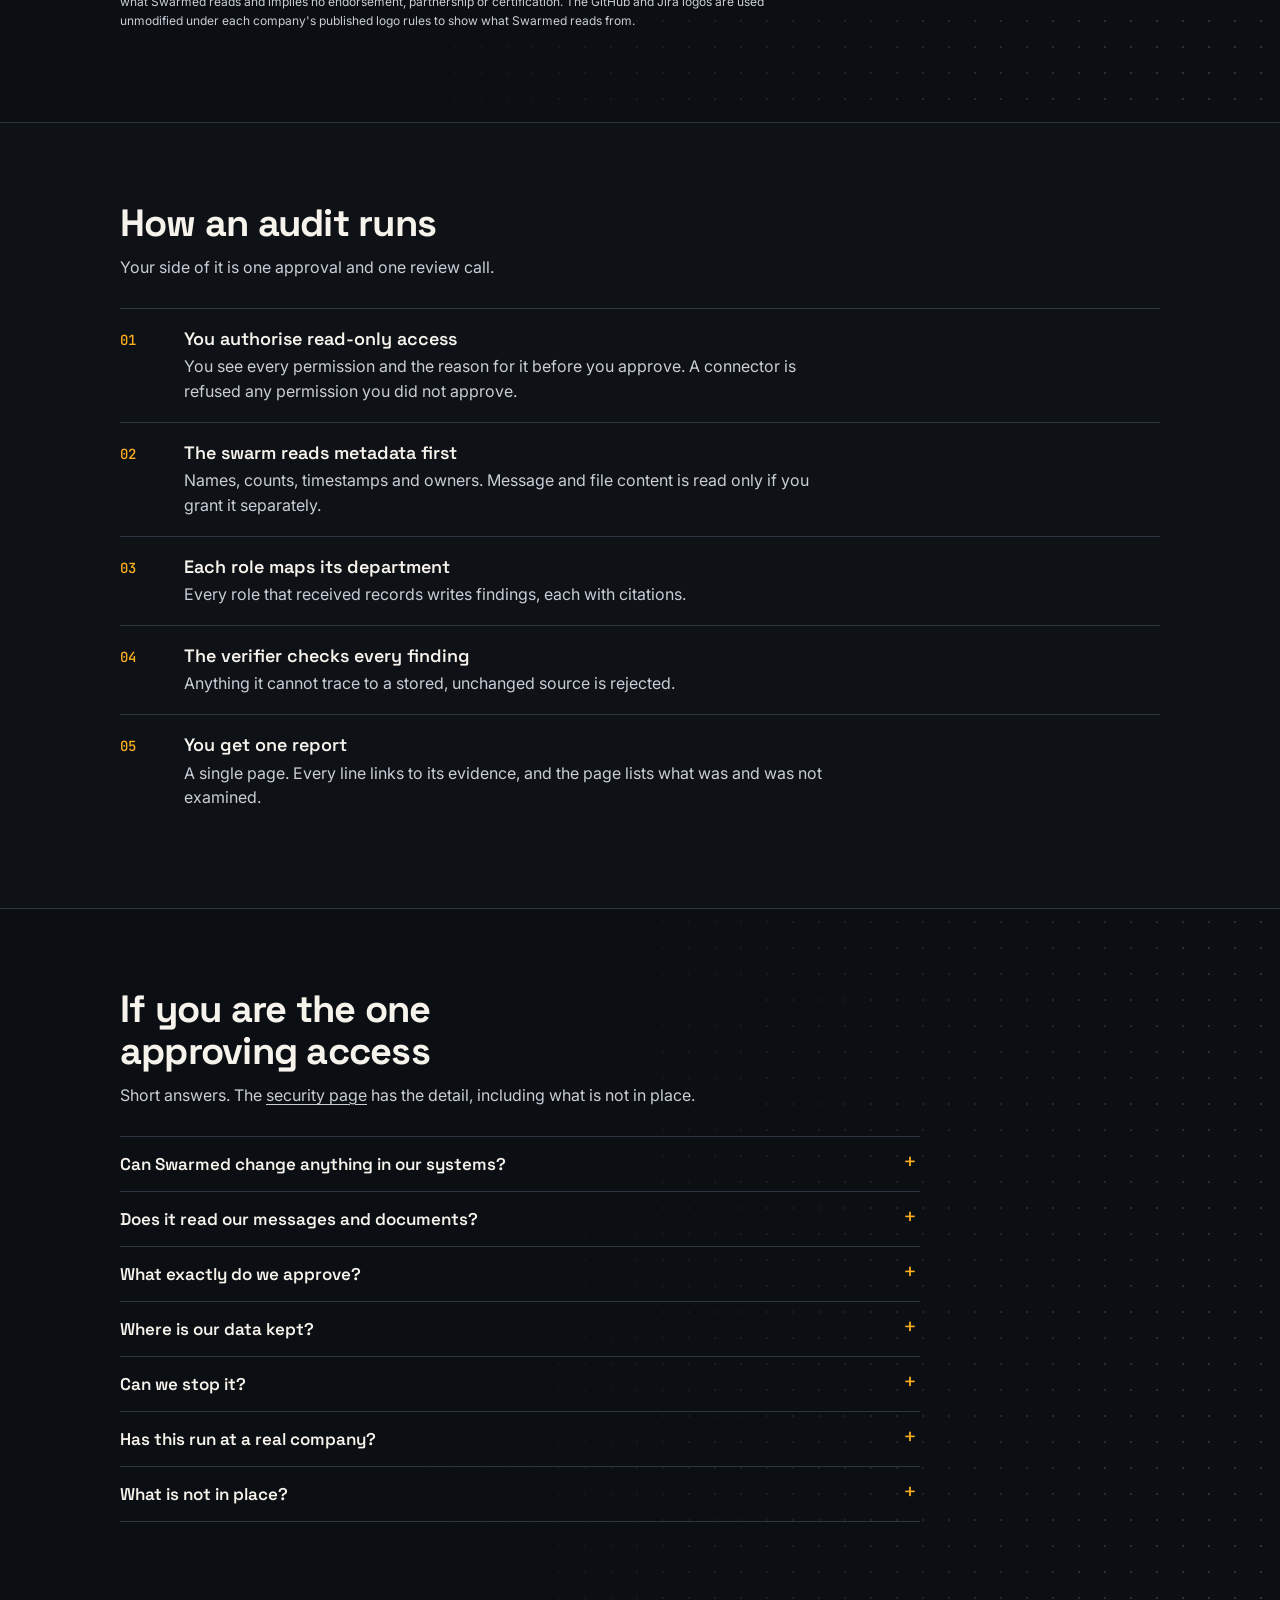
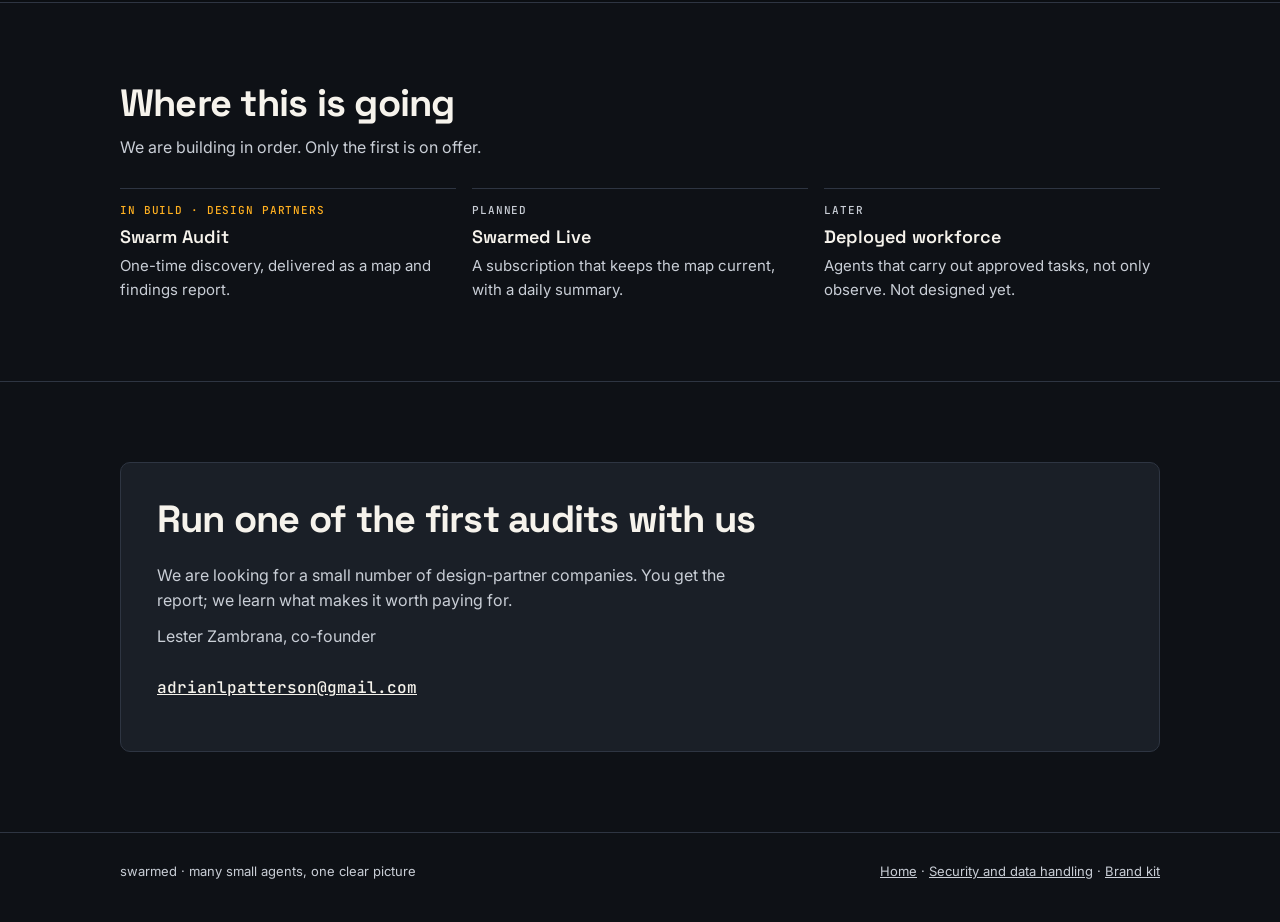
==== commit 080210dc: "Publish site from swarmed main: Jira logo, Calendly, sixteen connectors Co-Authored-By: Claude Fable" ====
--- a/index.html
+++ b/index.html
@@ -231,14 +231,14 @@
 
 <section id="integrations" class="band"><div class="wrap">
   <h2>What Swarmed connects to</h2>
-  <p class="sub">Fifteen connectors are built today. Each is tested against hand-written fixtures for an invented company. None has run against a live workspace yet; the first design-partner audit will be the first.</p>
-  <h3 class="group">Connectors built <span>15</span></h3>
+  <p class="sub">Sixteen connectors are built today. Each is tested against hand-written fixtures for an invented company. None has run against a live workspace yet; the first design-partner audit will be the first.</p>
+  <h3 class="group">Connectors built <span>16</span></h3>
   <div class="conns">
     <div class="conn"><span class="name"><img src="logos/github.svg" alt="GitHub" height="36"></span><span class="st built">Built · fixtures only</span><p>Repository, pull request and workflow metadata: state, dates, reviewers, counts.</p></div>
     <div class="conn"><span class="name">Slack</span><span class="st built">Built · fixtures only</span><p>Channel list, member counts, message timestamps and reply counts. Message text is discarded as each page is read.</p></div>
     <div class="conn"><span class="name">Google Workspace</span><span class="st built">Built · fixtures only</span><p>Drive file metadata and Calendar event metadata. File names and event titles are not requested without a content grant.</p></div>
     <div class="conn"><span class="name">Microsoft 365</span><span class="st built">Built · fixtures only</span><p>Users, groups, mailbox folder counts, OneDrive file metadata and calendar event metadata. Subjects and file names need a content grant.</p></div>
-    <div class="conn"><span class="name">Jira</span><span class="st built">Built · fixtures only</span><p>Projects and issue metadata: status, type, assignee, created and resolved dates. Issue summaries need a content grant.</p></div>
+    <div class="conn"><span class="name"><img src="logos/jira.svg" alt="Jira" height="36"></span><span class="st built">Built · fixtures only</span><p>Projects and issue metadata: status, type, assignee, created and resolved dates. Issue summaries need a content grant.</p></div>
     <div class="conn"><span class="name">Asana</span><span class="st built">Built · fixtures only</span><p>Workspaces, teams, projects and task metadata: state, assignee, dates. Task and project names need a content grant.</p></div>
     <div class="conn"><span class="name">Zendesk</span><span class="st built">Built · fixtures only</span><p>Ticket metadata: status, assignee, group, timestamps and ticket metrics. Users are counted, never listed.</p></div>
     <div class="conn"><span class="name">Intercom</span><span class="st built">Built · fixtures only</span><p>Conversation metadata: state, assignee, team and response timestamps. Message text is never requested.</p></div>
@@ -249,9 +249,10 @@
     <div class="conn"><span class="name">Linear</span><span class="st built">Built · fixtures only</span><p>Teams, projects and issue metadata: state, assignee, dates, cycle. Read through a query-only request; changes are refused before anything is sent.</p></div>
     <div class="conn"><span class="name">Notion</span><span class="st built">Built · fixtures only</span><p>Users, pages and databases: ids, parents, created and edited times. Titles are discarded as each page is read unless you grant content.</p></div>
     <div class="conn"><span class="name">Xero</span><span class="st built">Built · fixtures only</span><p>Suppliers, bills and expense accounts, totalled per supplier. No bank details are kept.</p></div>
+    <div class="conn"><span class="name">Calendly</span><span class="st built">Built · fixtures only</span><p>Event types and scheduled events: status, times, hosts, invitee counts and cancellations. Invitee names, emails and answers are never requested.</p></div>
   </div>
   <p class="note">Built means the connector exists and passes its tests on fixtures; it does not mean an app is registered with that provider. Salesforce and QuickBooks offer no read-only permission, so for those two read-only is enforced by Swarmed's transport, which can only send read requests.</p>
-  <p class="note tm">GitHub, Slack, Google Workspace, Microsoft 365, Jira, Asana, Zendesk, Intercom, HubSpot, Salesforce, Stripe, QuickBooks, Linear, Notion and Xero are trademarks of their respective owners. Naming them here describes what Swarmed reads and implies no endorsement, partnership or certification. The GitHub mark is used under GitHub's logo policy to show that Swarmed reads from GitHub.</p>
+  <p class="note tm">GitHub, Slack, Google Workspace, Microsoft 365, Jira, Asana, Zendesk, Intercom, HubSpot, Salesforce, Stripe, QuickBooks, Linear, Notion, Xero and Calendly are trademarks of their respective owners. Naming them here describes what Swarmed reads and implies no endorsement, partnership or certification. The GitHub and Jira logos are used unmodified under each company's published logo rules to show what Swarmed reads from.</p>
 </div></section>
 
 <section id="how"><div class="wrap">
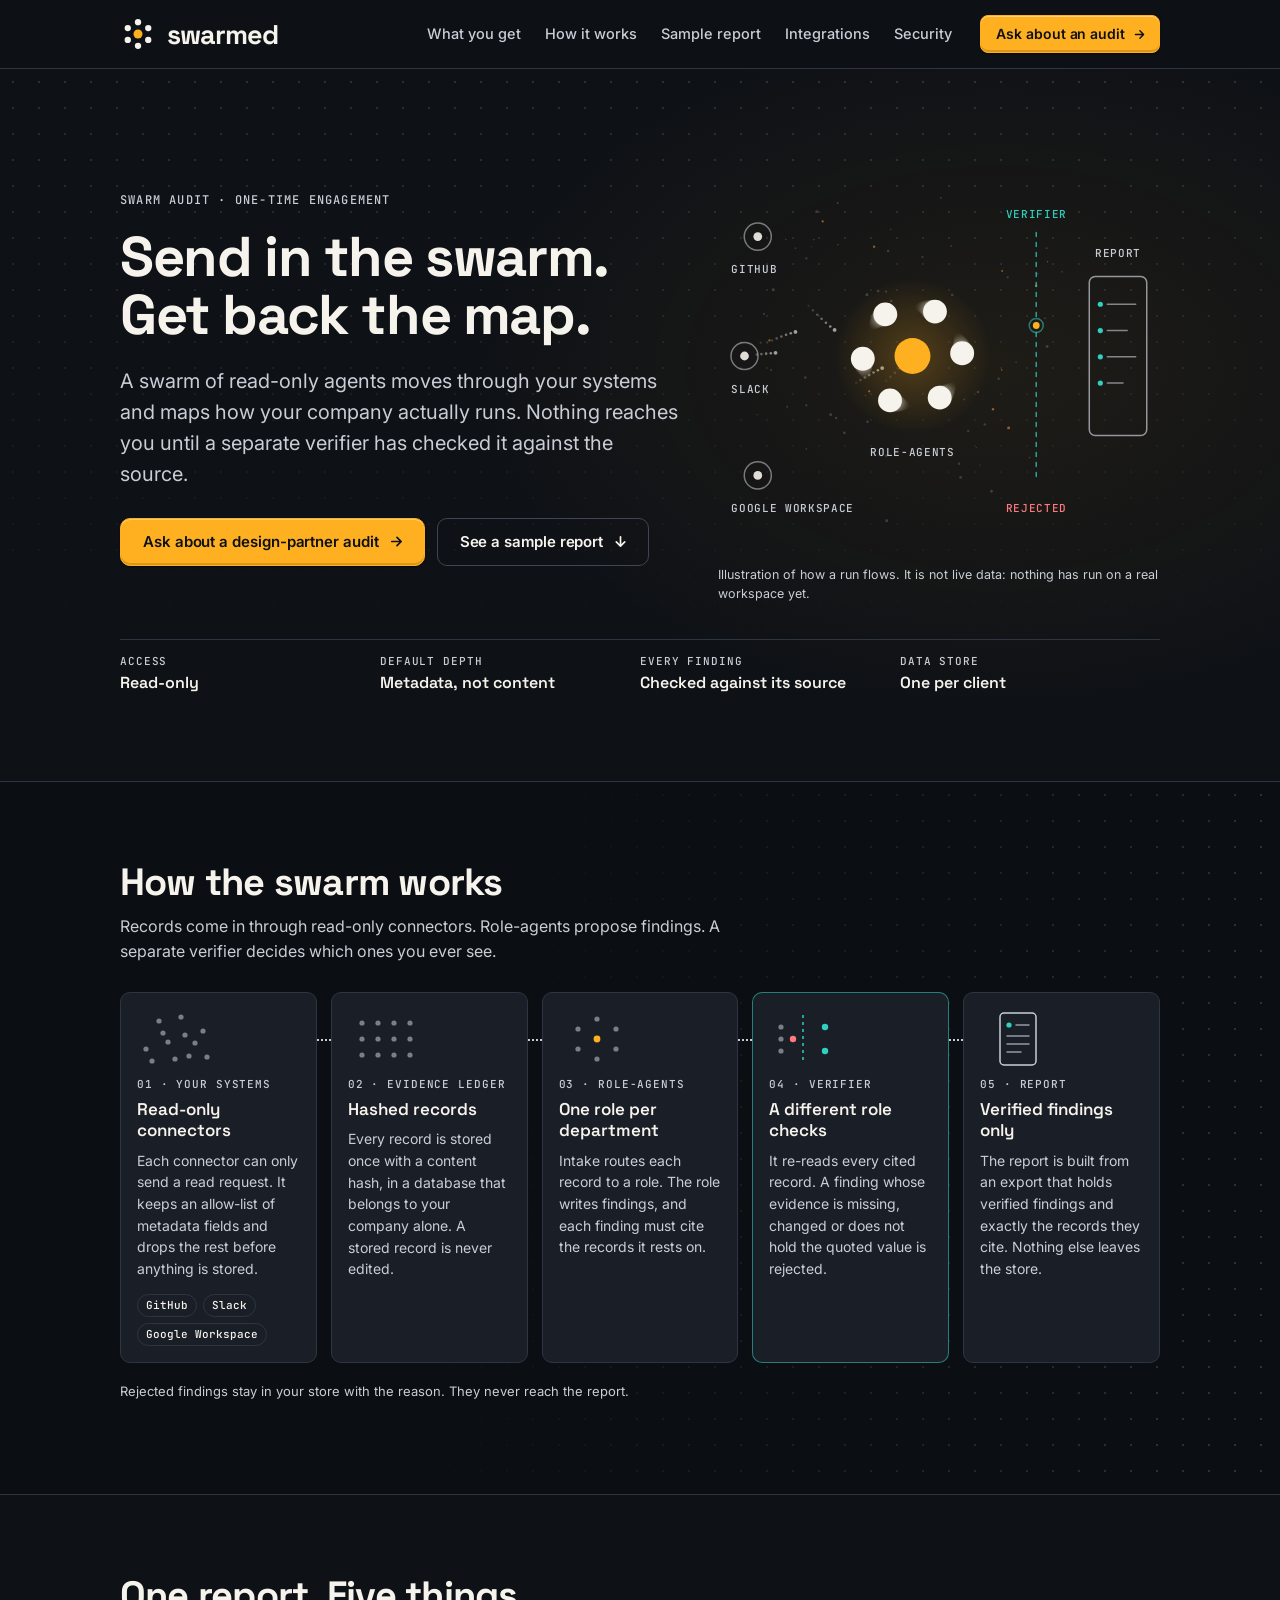
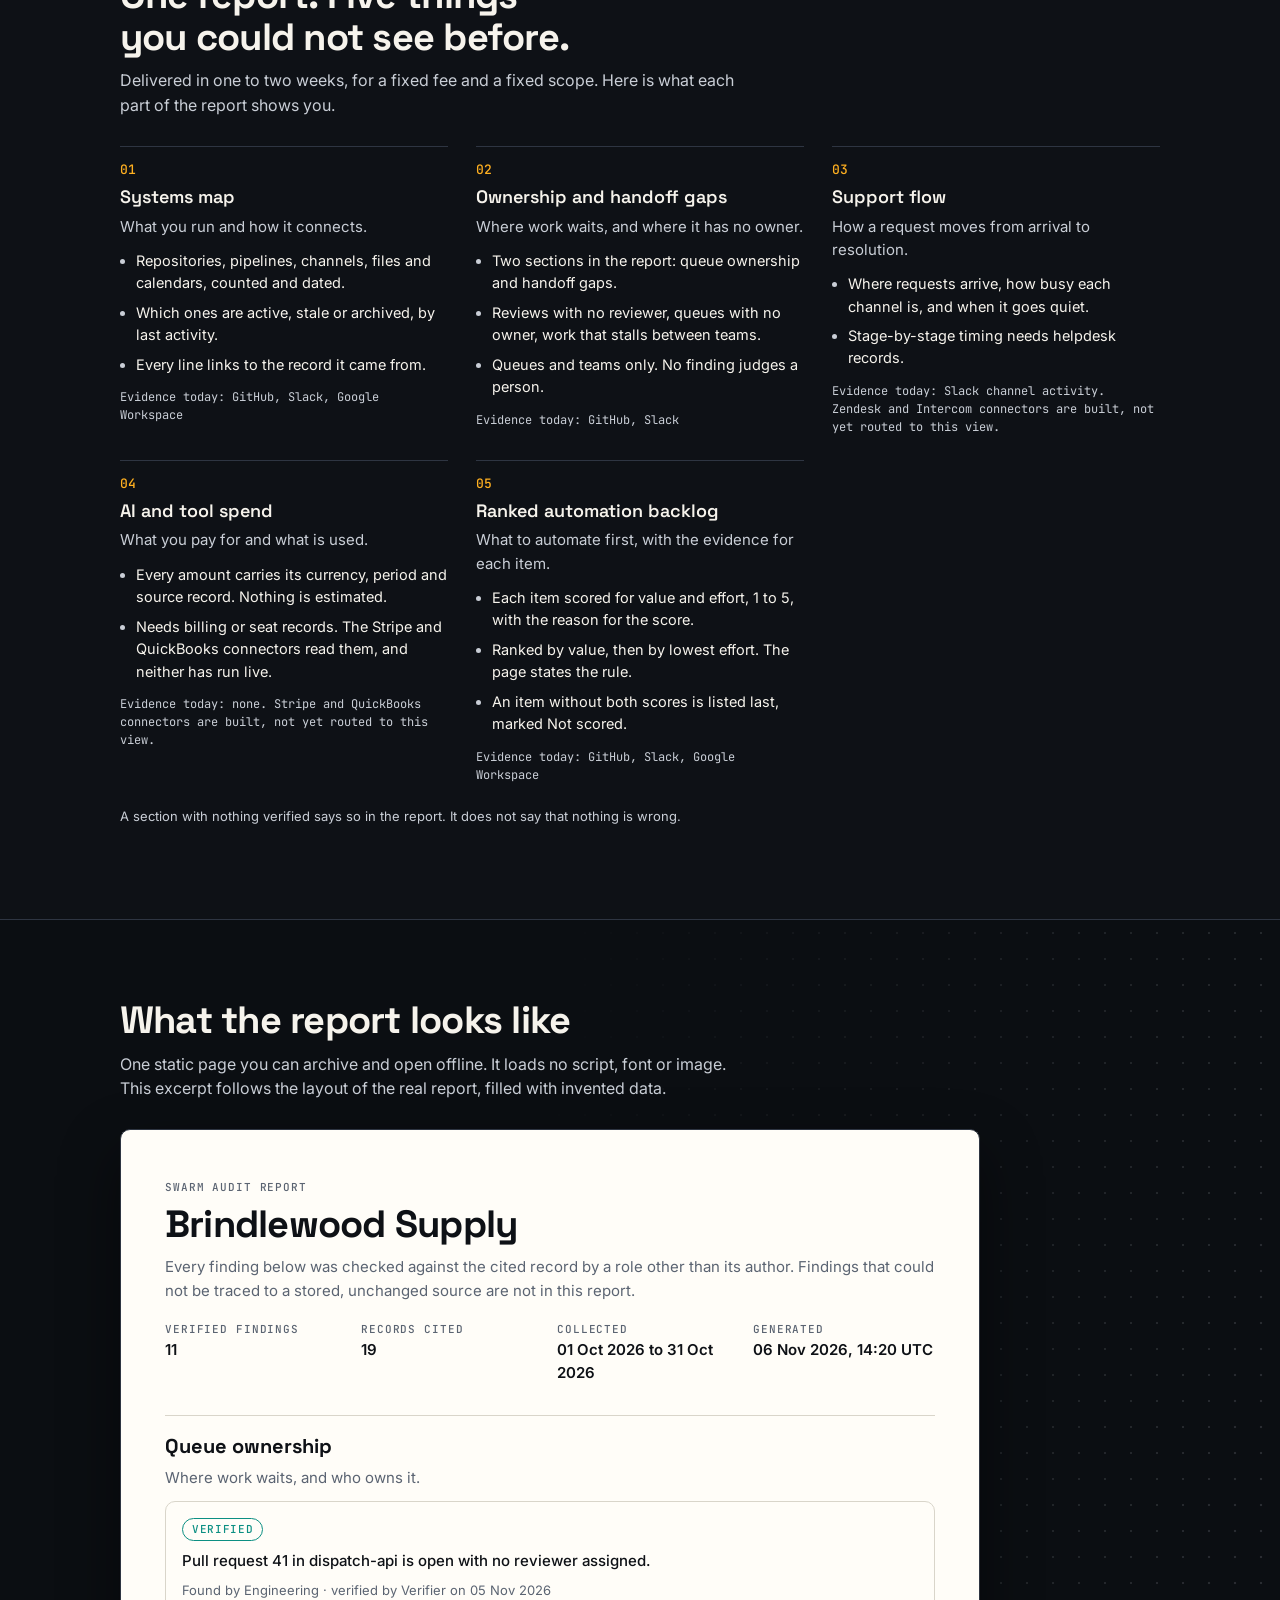
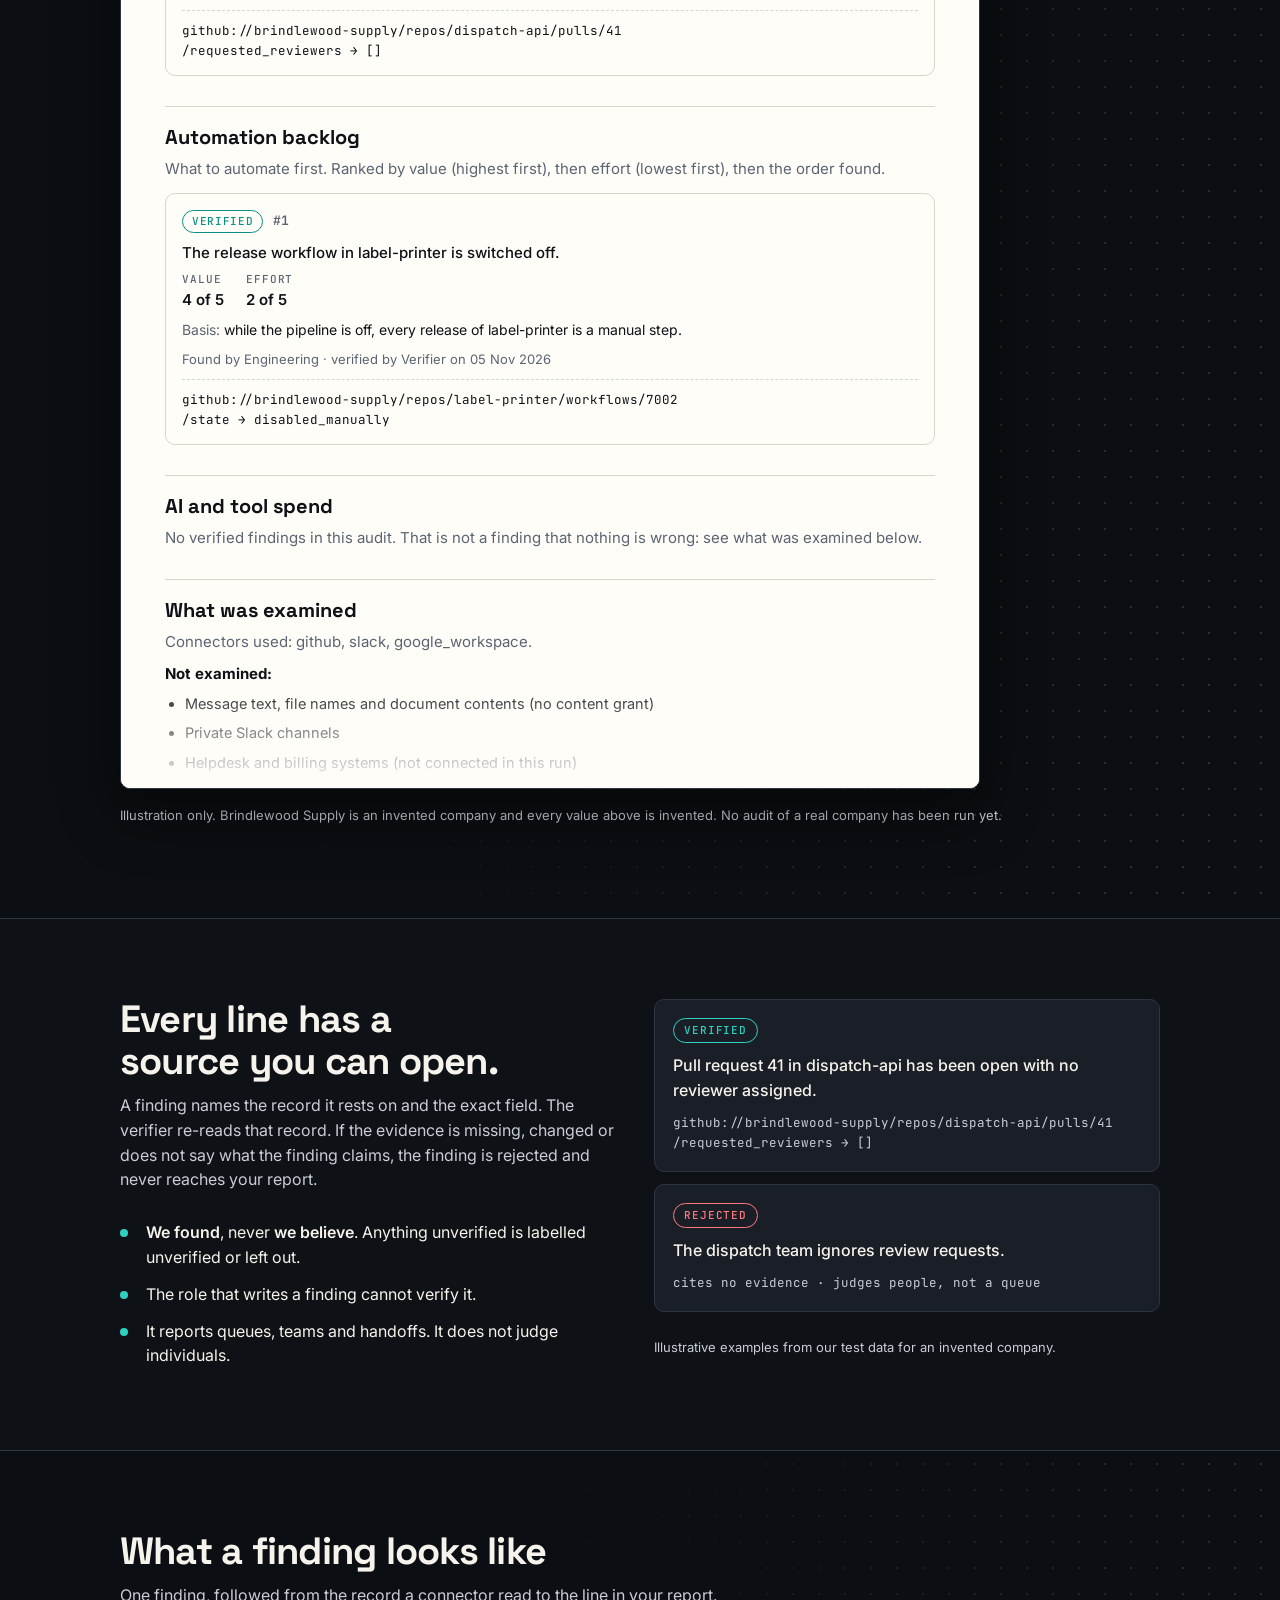
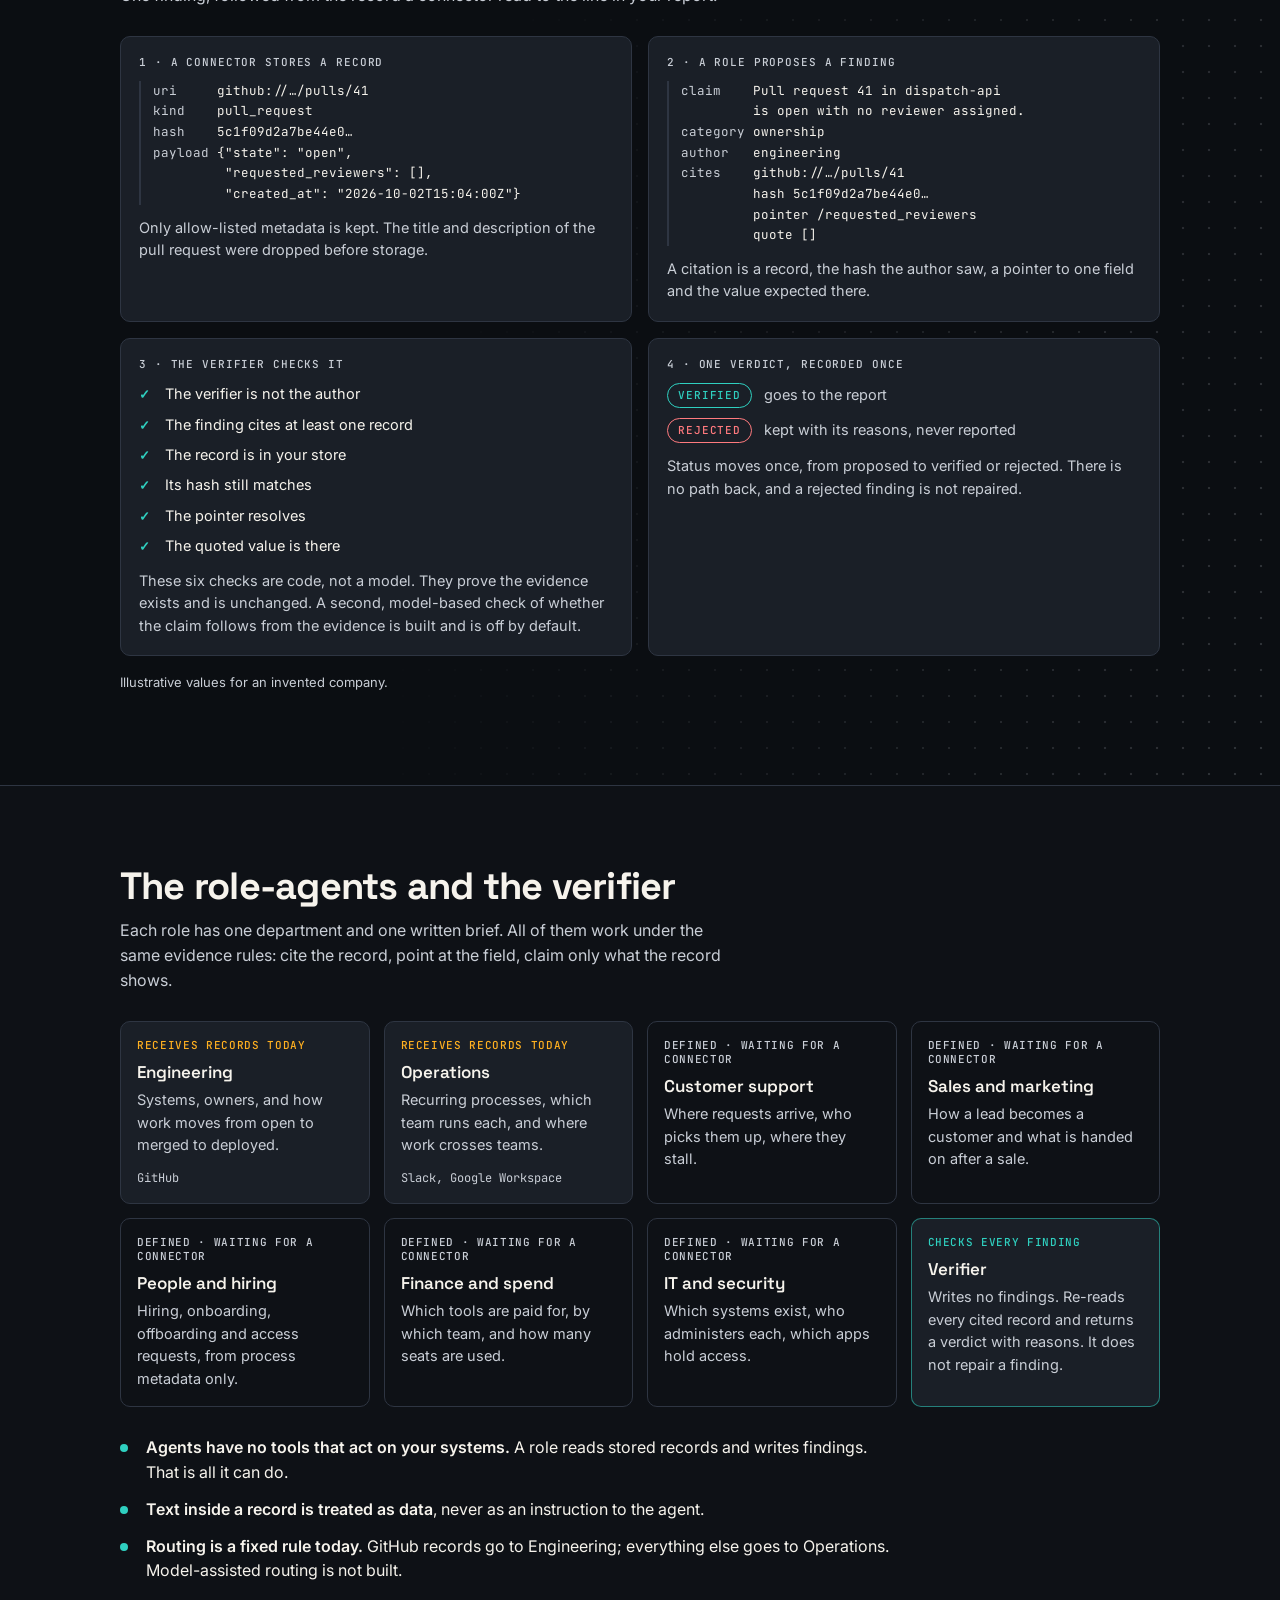
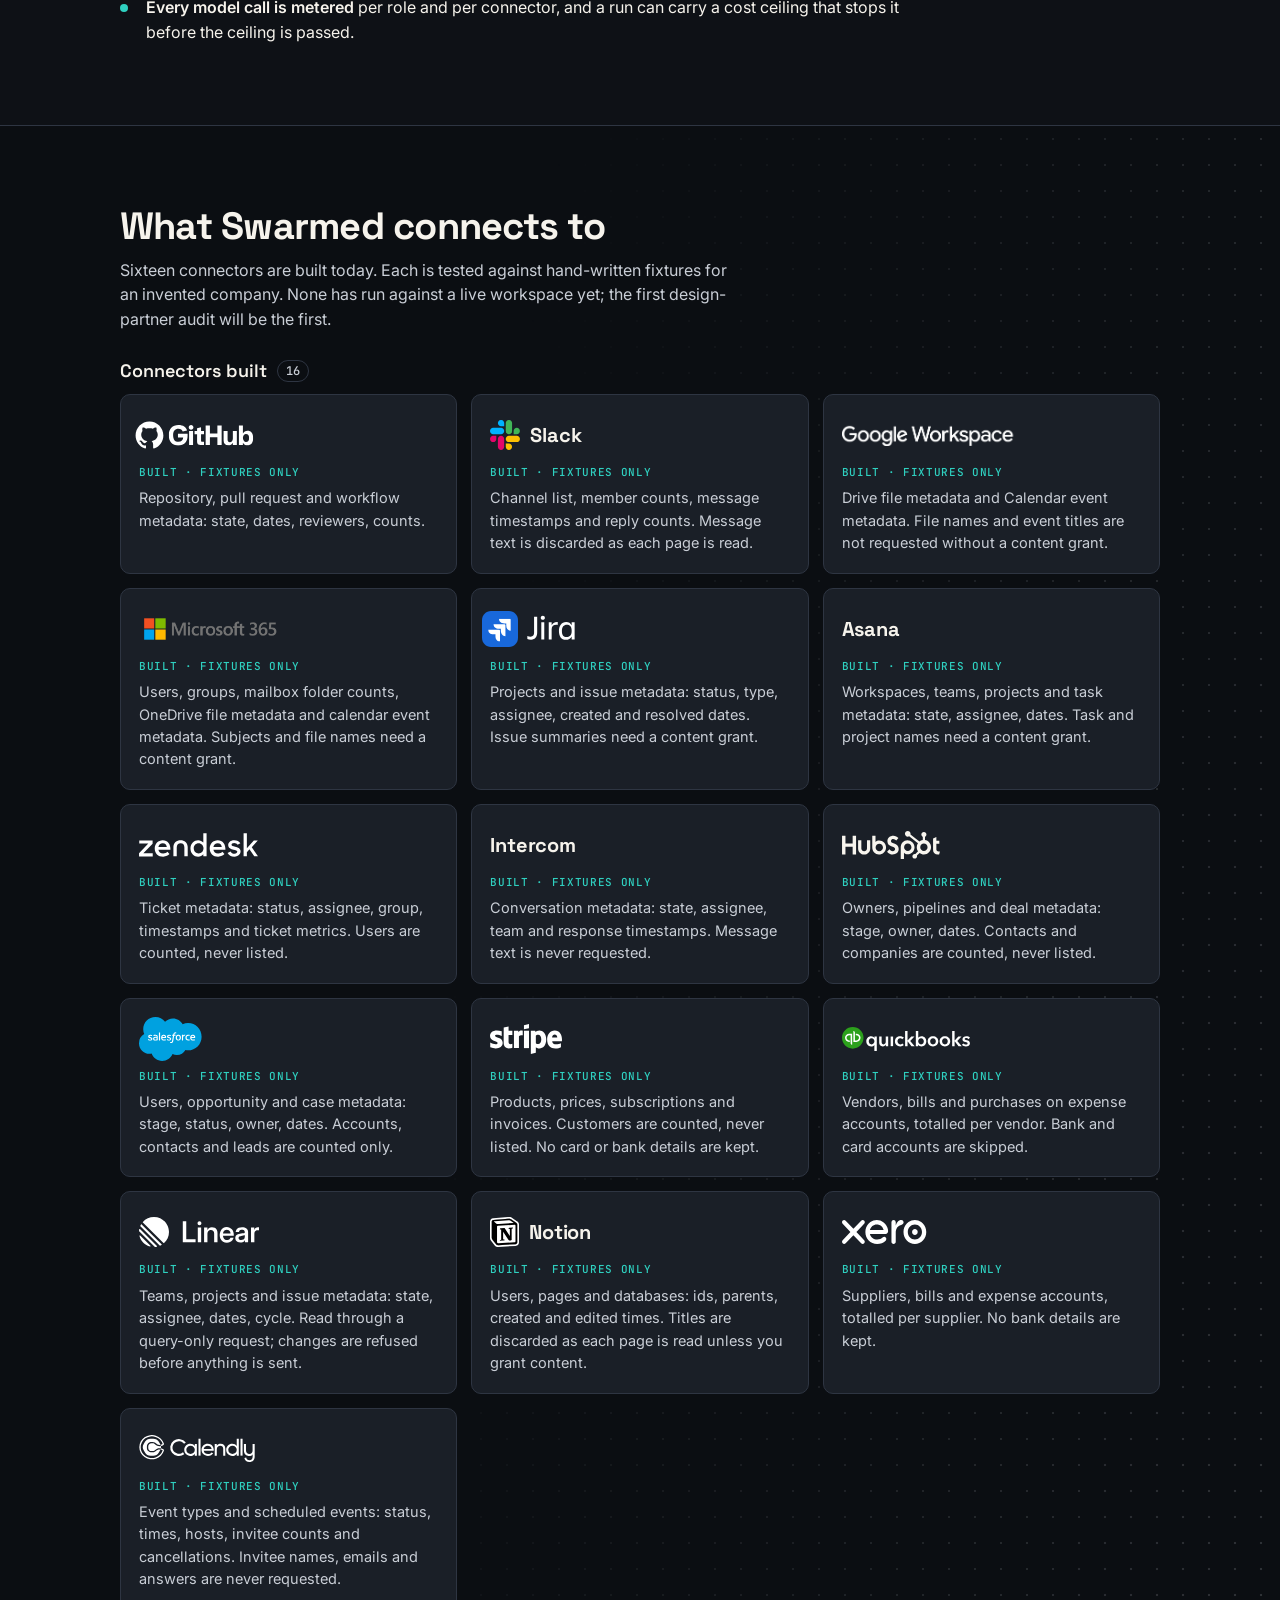
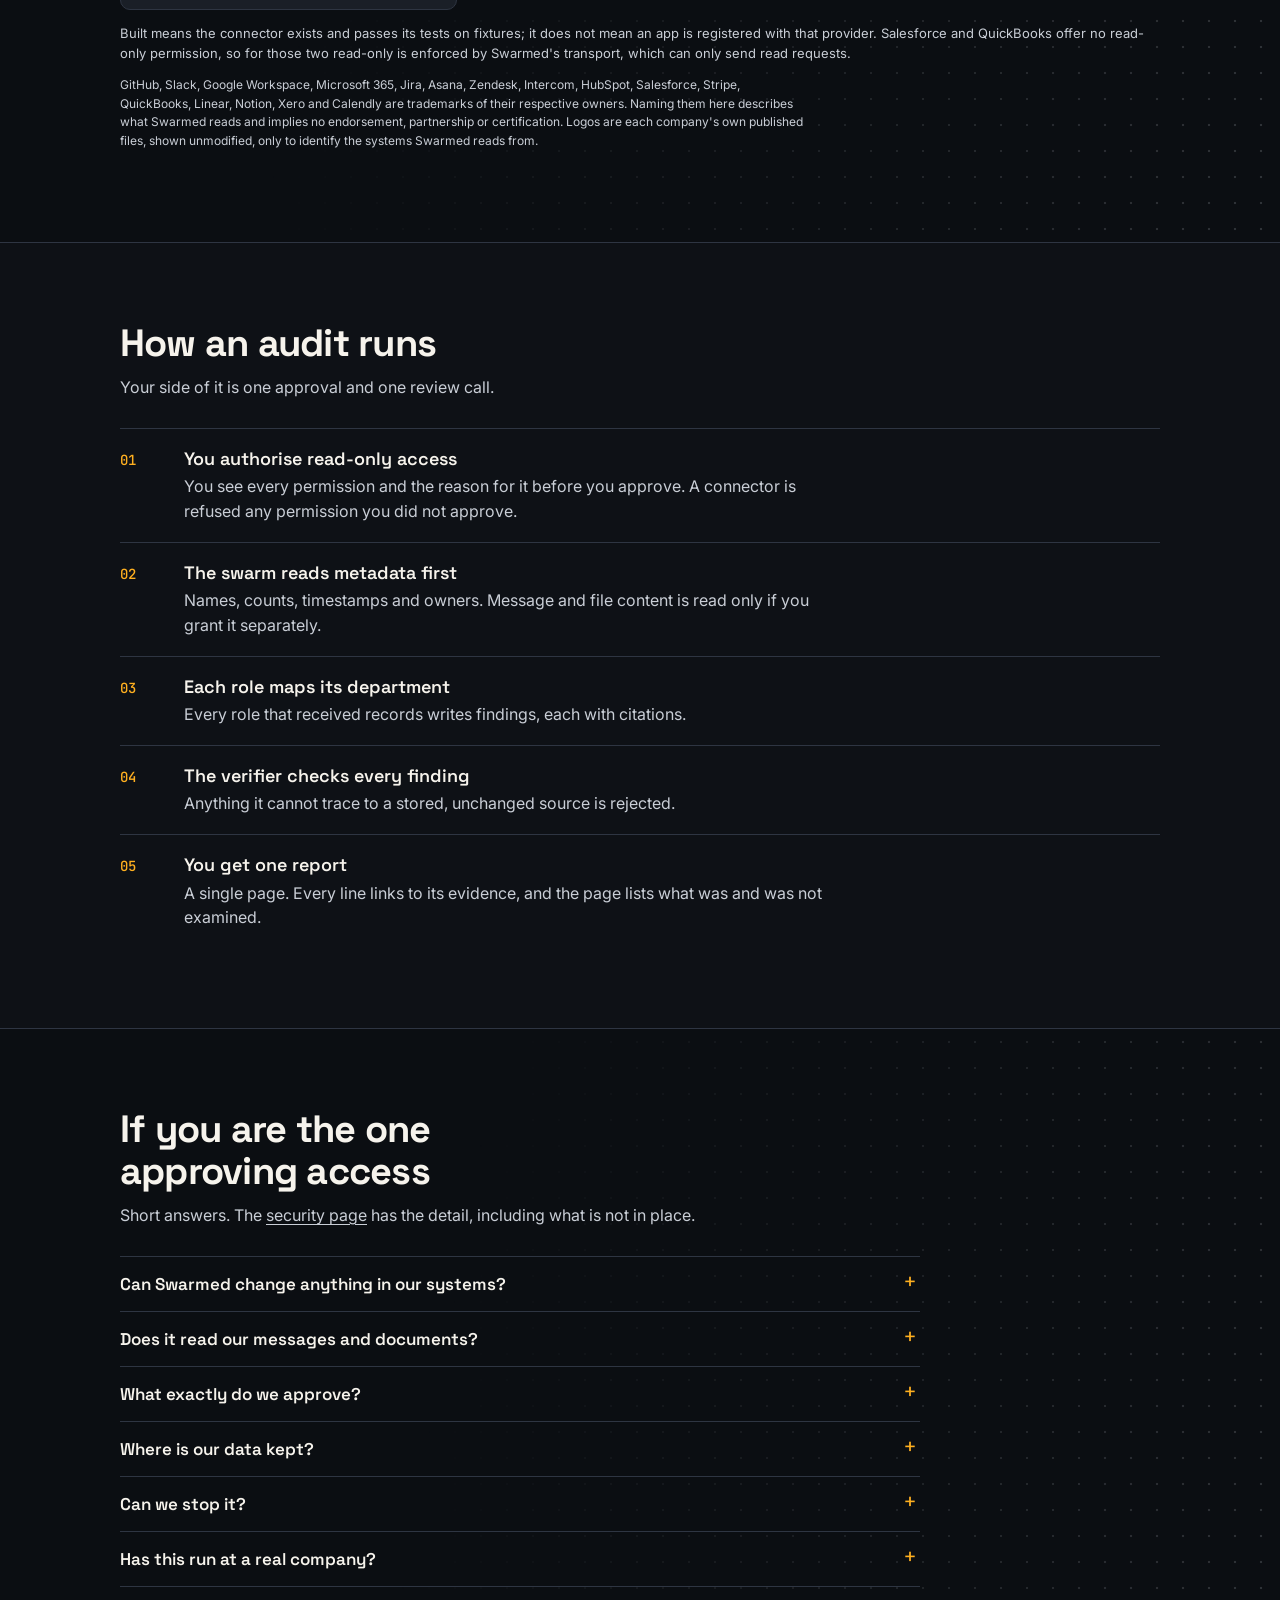
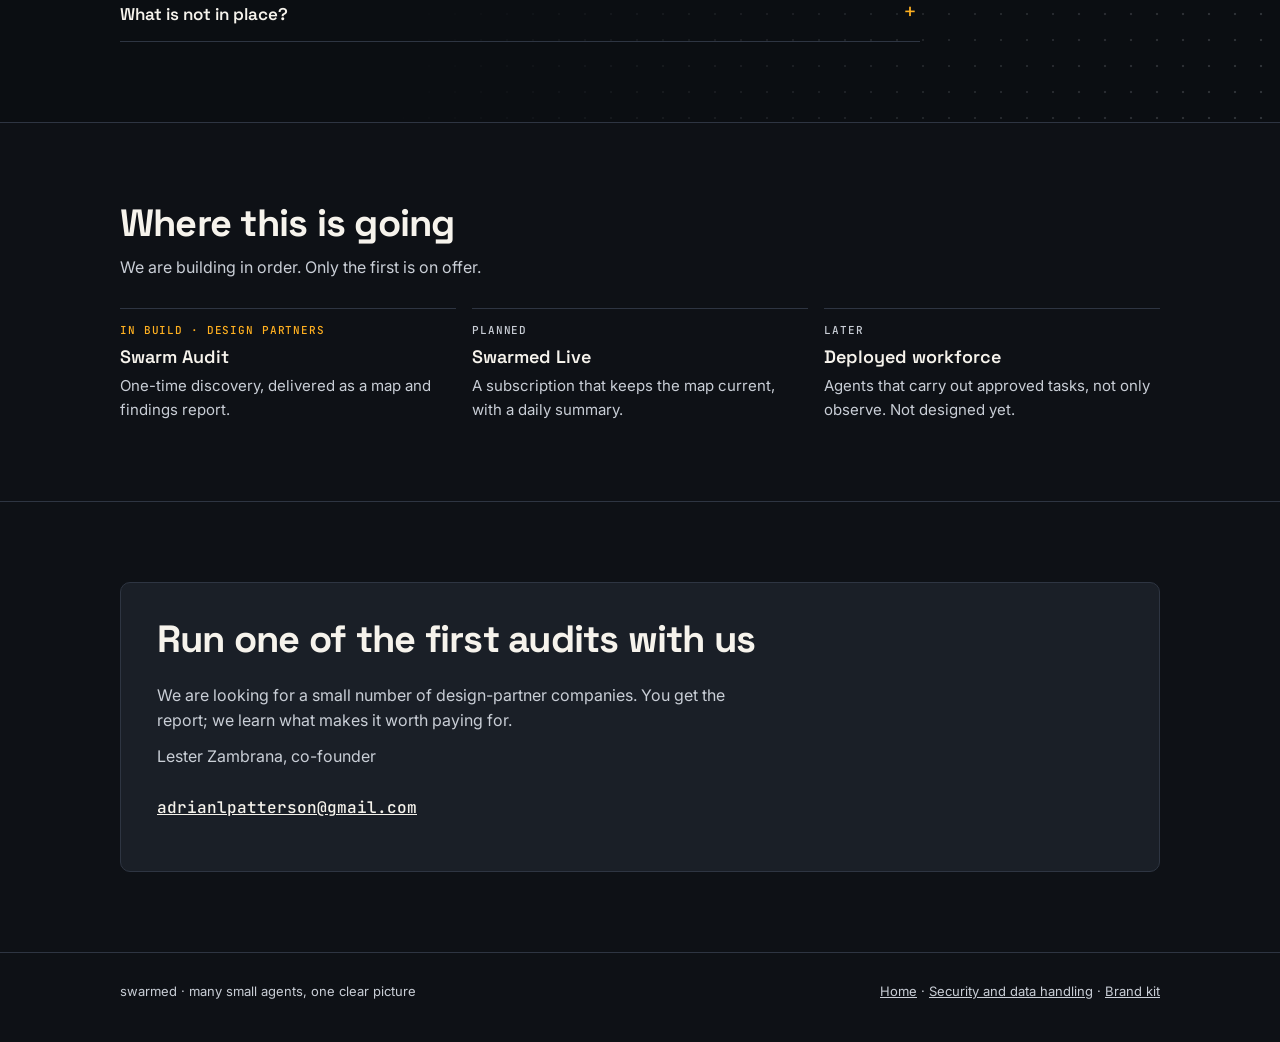
==== commit 8868a2f1: "Publish site: logos on the connector cards Co-Authored-By: Claude Fable 5.2 <noreply@anthropic.com>" ====
--- a/index.html
+++ b/index.html
@@ -235,24 +235,24 @@
   <h3 class="group">Connectors built <span>16</span></h3>
   <div class="conns">
     <div class="conn"><span class="name"><img src="logos/github.svg" alt="GitHub" height="36"></span><span class="st built">Built · fixtures only</span><p>Repository, pull request and workflow metadata: state, dates, reviewers, counts.</p></div>
-    <div class="conn"><span class="name">Slack</span><span class="st built">Built · fixtures only</span><p>Channel list, member counts, message timestamps and reply counts. Message text is discarded as each page is read.</p></div>
-    <div class="conn"><span class="name">Google Workspace</span><span class="st built">Built · fixtures only</span><p>Drive file metadata and Calendar event metadata. File names and event titles are not requested without a content grant.</p></div>
-    <div class="conn"><span class="name">Microsoft 365</span><span class="st built">Built · fixtures only</span><p>Users, groups, mailbox folder counts, OneDrive file metadata and calendar event metadata. Subjects and file names need a content grant.</p></div>
+    <div class="conn"><span class="name"><img class="lg-slack" src="logos/slack.svg" alt="" height="36">Slack</span><span class="st built">Built · fixtures only</span><p>Channel list, member counts, message timestamps and reply counts. Message text is discarded as each page is read.</p></div>
+    <div class="conn"><span class="name"><img class="lg-google-workspace" src="logos/google-workspace.png" alt="Google Workspace" height="36"></span><span class="st built">Built · fixtures only</span><p>Drive file metadata and Calendar event metadata. File names and event titles are not requested without a content grant.</p></div>
+    <div class="conn"><span class="name"><img class="lg-microsoft-365" src="logos/microsoft-365.png" alt="Microsoft 365" height="36"></span><span class="st built">Built · fixtures only</span><p>Users, groups, mailbox folder counts, OneDrive file metadata and calendar event metadata. Subjects and file names need a content grant.</p></div>
     <div class="conn"><span class="name"><img src="logos/jira.svg" alt="Jira" height="36"></span><span class="st built">Built · fixtures only</span><p>Projects and issue metadata: status, type, assignee, created and resolved dates. Issue summaries need a content grant.</p></div>
     <div class="conn"><span class="name">Asana</span><span class="st built">Built · fixtures only</span><p>Workspaces, teams, projects and task metadata: state, assignee, dates. Task and project names need a content grant.</p></div>
-    <div class="conn"><span class="name">Zendesk</span><span class="st built">Built · fixtures only</span><p>Ticket metadata: status, assignee, group, timestamps and ticket metrics. Users are counted, never listed.</p></div>
+    <div class="conn"><span class="name"><img class="lg-zendesk" src="logos/zendesk.svg" alt="Zendesk" height="36"></span><span class="st built">Built · fixtures only</span><p>Ticket metadata: status, assignee, group, timestamps and ticket metrics. Users are counted, never listed.</p></div>
     <div class="conn"><span class="name">Intercom</span><span class="st built">Built · fixtures only</span><p>Conversation metadata: state, assignee, team and response timestamps. Message text is never requested.</p></div>
-    <div class="conn"><span class="name">HubSpot</span><span class="st built">Built · fixtures only</span><p>Owners, pipelines and deal metadata: stage, owner, dates. Contacts and companies are counted, never listed.</p></div>
-    <div class="conn"><span class="name">Salesforce</span><span class="st built">Built · fixtures only</span><p>Users, opportunity and case metadata: stage, status, owner, dates. Accounts, contacts and leads are counted only.</p></div>
-    <div class="conn"><span class="name">Stripe</span><span class="st built">Built · fixtures only</span><p>Products, prices, subscriptions and invoices. Customers are counted, never listed. No card or bank details are kept.</p></div>
-    <div class="conn"><span class="name">QuickBooks</span><span class="st built">Built · fixtures only</span><p>Vendors, bills and purchases on expense accounts, totalled per vendor. Bank and card accounts are skipped.</p></div>
-    <div class="conn"><span class="name">Linear</span><span class="st built">Built · fixtures only</span><p>Teams, projects and issue metadata: state, assignee, dates, cycle. Read through a query-only request; changes are refused before anything is sent.</p></div>
-    <div class="conn"><span class="name">Notion</span><span class="st built">Built · fixtures only</span><p>Users, pages and databases: ids, parents, created and edited times. Titles are discarded as each page is read unless you grant content.</p></div>
-    <div class="conn"><span class="name">Xero</span><span class="st built">Built · fixtures only</span><p>Suppliers, bills and expense accounts, totalled per supplier. No bank details are kept.</p></div>
-    <div class="conn"><span class="name">Calendly</span><span class="st built">Built · fixtures only</span><p>Event types and scheduled events: status, times, hosts, invitee counts and cancellations. Invitee names, emails and answers are never requested.</p></div>
+    <div class="conn"><span class="name"><img class="lg-hubspot" src="logos/hubspot.svg" alt="HubSpot" height="36"></span><span class="st built">Built · fixtures only</span><p>Owners, pipelines and deal metadata: stage, owner, dates. Contacts and companies are counted, never listed.</p></div>
+    <div class="conn"><span class="name"><img class="lg-salesforce" src="logos/salesforce.svg" alt="Salesforce" height="36"></span><span class="st built">Built · fixtures only</span><p>Users, opportunity and case metadata: stage, status, owner, dates. Accounts, contacts and leads are counted only.</p></div>
+    <div class="conn"><span class="name"><img class="lg-stripe" src="logos/stripe.svg" alt="Stripe" height="36"></span><span class="st built">Built · fixtures only</span><p>Products, prices, subscriptions and invoices. Customers are counted, never listed. No card or bank details are kept.</p></div>
+    <div class="conn"><span class="name"><img class="lg-quickbooks" src="logos/quickbooks.svg" alt="QuickBooks" height="36"></span><span class="st built">Built · fixtures only</span><p>Vendors, bills and purchases on expense accounts, totalled per vendor. Bank and card accounts are skipped.</p></div>
+    <div class="conn"><span class="name"><img class="lg-linear" src="logos/linear.svg" alt="Linear" height="36"></span><span class="st built">Built · fixtures only</span><p>Teams, projects and issue metadata: state, assignee, dates, cycle. Read through a query-only request; changes are refused before anything is sent.</p></div>
+    <div class="conn"><span class="name"><img class="lg-notion" src="logos/notion.svg" alt="" height="36">Notion</span><span class="st built">Built · fixtures only</span><p>Users, pages and databases: ids, parents, created and edited times. Titles are discarded as each page is read unless you grant content.</p></div>
+    <div class="conn"><span class="name"><img class="lg-xero" src="logos/xero.svg" alt="Xero" height="36"></span><span class="st built">Built · fixtures only</span><p>Suppliers, bills and expense accounts, totalled per supplier. No bank details are kept.</p></div>
+    <div class="conn"><span class="name"><img class="lg-calendly" src="logos/calendly.svg" alt="Calendly" height="36"></span><span class="st built">Built · fixtures only</span><p>Event types and scheduled events: status, times, hosts, invitee counts and cancellations. Invitee names, emails and answers are never requested.</p></div>
   </div>
   <p class="note">Built means the connector exists and passes its tests on fixtures; it does not mean an app is registered with that provider. Salesforce and QuickBooks offer no read-only permission, so for those two read-only is enforced by Swarmed's transport, which can only send read requests.</p>
-  <p class="note tm">GitHub, Slack, Google Workspace, Microsoft 365, Jira, Asana, Zendesk, Intercom, HubSpot, Salesforce, Stripe, QuickBooks, Linear, Notion, Xero and Calendly are trademarks of their respective owners. Naming them here describes what Swarmed reads and implies no endorsement, partnership or certification. The GitHub and Jira logos are used unmodified under each company's published logo rules to show what Swarmed reads from.</p>
+  <p class="note tm">GitHub, Slack, Google Workspace, Microsoft 365, Jira, Asana, Zendesk, Intercom, HubSpot, Salesforce, Stripe, QuickBooks, Linear, Notion, Xero and Calendly are trademarks of their respective owners. Naming them here describes what Swarmed reads and implies no endorsement, partnership or certification. Logos are each company's own published files, shown unmodified, only to identify the systems Swarmed reads from.</p>
 </div></section>
 
 <section id="how"><div class="wrap">
--- a/styles.css
+++ b/styles.css
@@ -151,6 +151,7 @@
 .conn { background: var(--ink-800); border: 1px solid var(--line); border-radius: var(--radius); padding: 18px; display: grid; gap: 8px; align-content: start; }
 .conn .name { font: 700 20px/1.2 var(--display); letter-spacing: -.01em; display: flex; align-items: center; gap: 10px; }
 .conn .name img { height: 36px; width: auto; margin: -6px 0 -6px -8px; }
+.conn .name img[class^="lg-"] { margin: 0; max-width: 100%; object-fit: contain; object-position: left center; }
 .conn .st { font: 500 11px/1.3 var(--mono); letter-spacing: .06em; text-transform: uppercase; color: var(--muted); }
 .conn .st.built { color: var(--teal); }
 .conn p { margin: 0; color: var(--muted); font-size: 14.5px; }
@@ -274,3 +275,10 @@
 .voice { display: grid; gap: 14px; grid-template-columns: repeat(auto-fit, minmax(min(100%, 300px), 1fr)); margin-bottom: 26px; }
 .voice > div { background: var(--ink-800); border: 1px solid var(--line); border-radius: var(--radius); padding: 18px; display: grid; gap: 10px; align-content: start; }
 .voice p { margin: 0; font-weight: 500; } .voice .rejected + p { color: var(--muted); text-decoration: line-through; text-decoration-color: var(--red); }
+.conn .name { min-height: 44px; }
+.conn .name img.lg-google-workspace { height: 22px; }
+.conn .name img.lg-zendesk, .conn .name img.lg-quickbooks, .conn .name img.lg-xero { height: 24px; }
+.conn .name img.lg-hubspot, .conn .name img.lg-calendly { height: 28px; }
+.conn .name img.lg-stripe, .conn .name img.lg-linear, .conn .name img.lg-slack, .conn .name img.lg-notion { height: 30px; }
+.conn .name img.lg-salesforce { height: 44px; }
+.conn .name img.lg-microsoft-365 { height: 64px; margin: -10px 0 -10px -16px; }
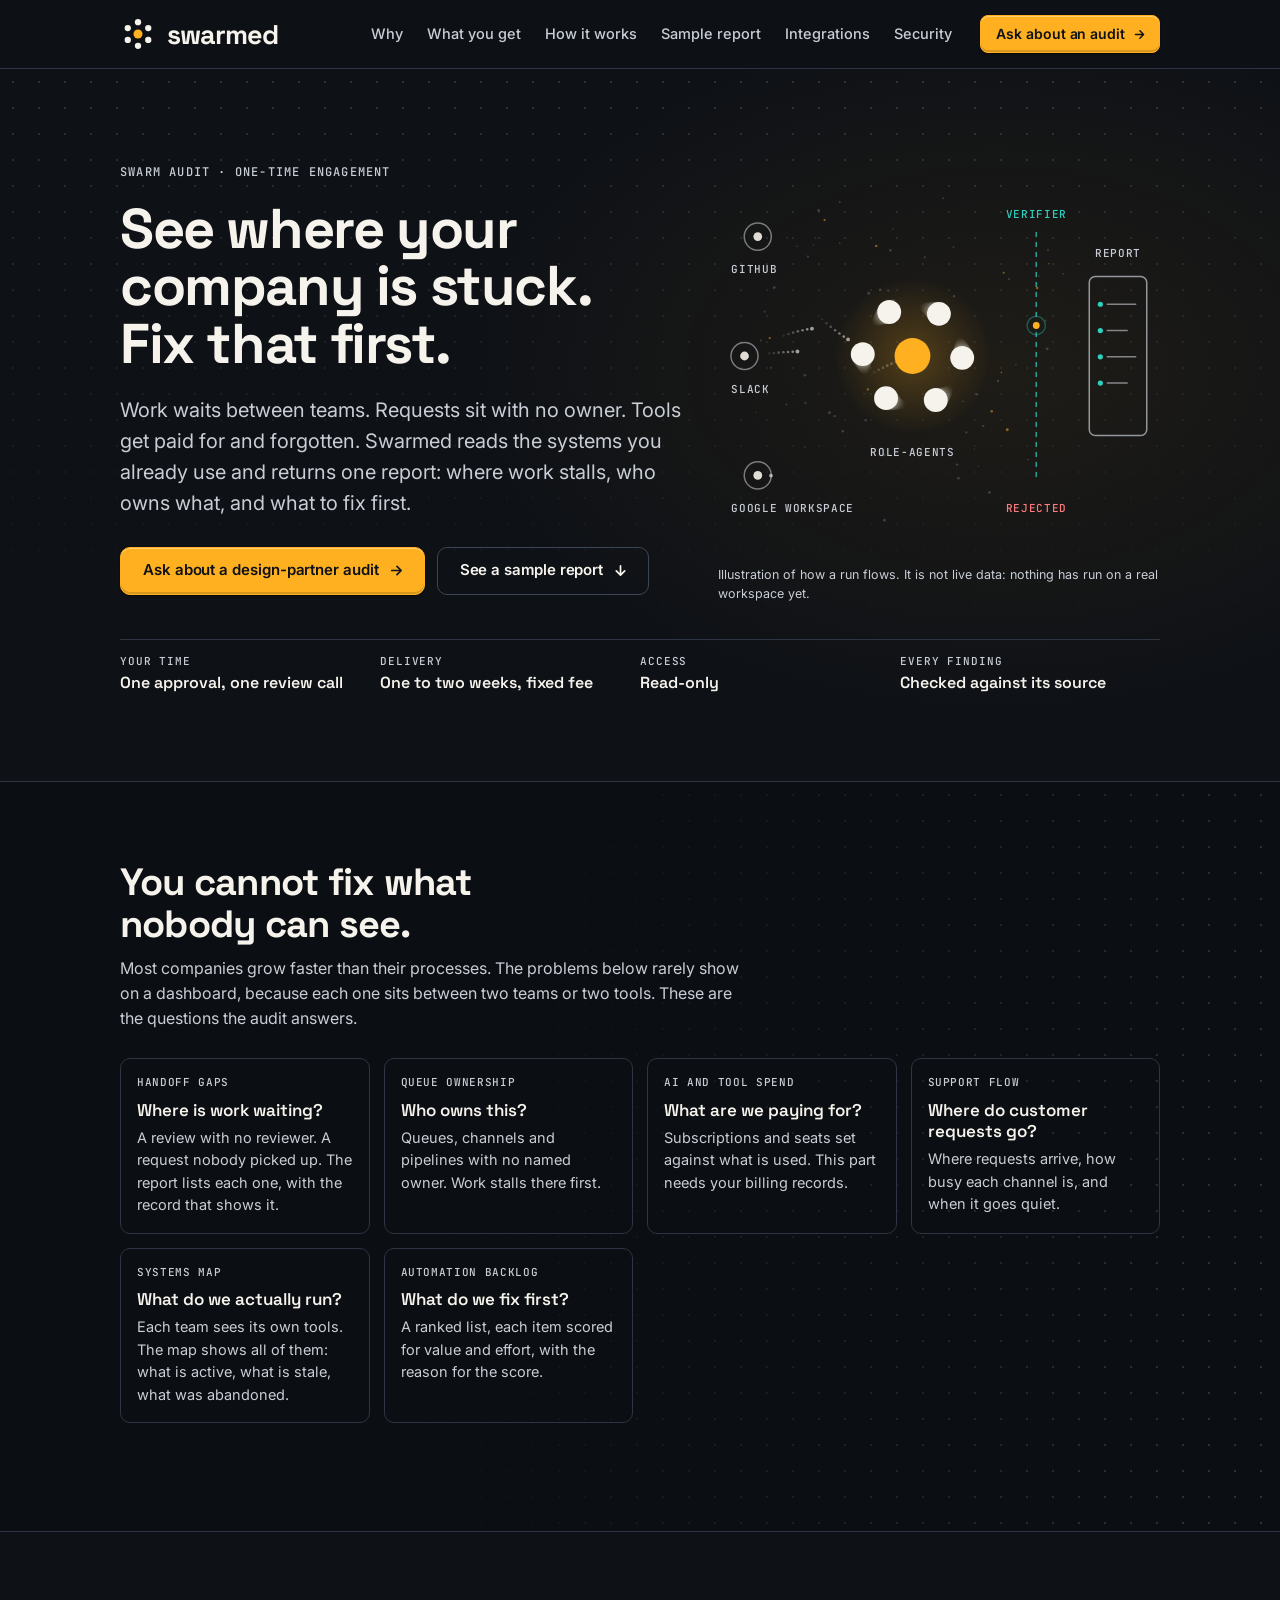
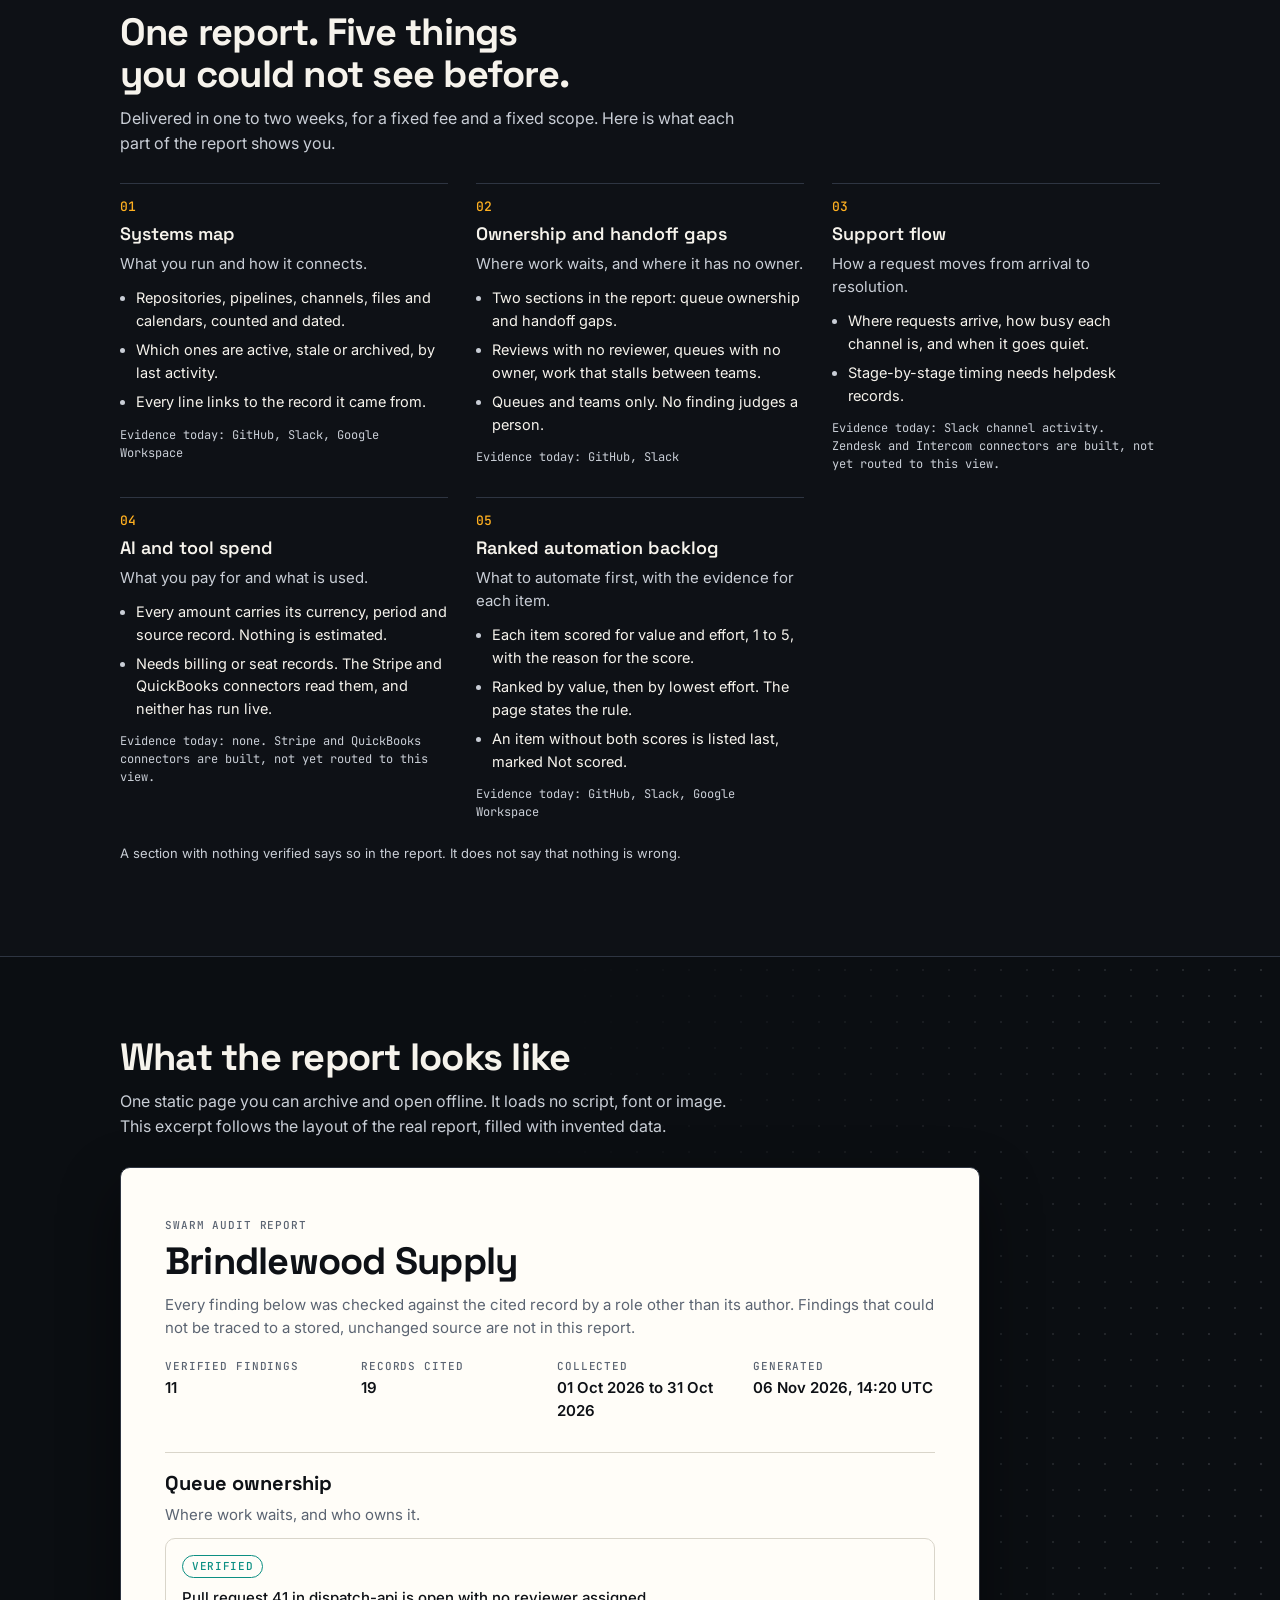
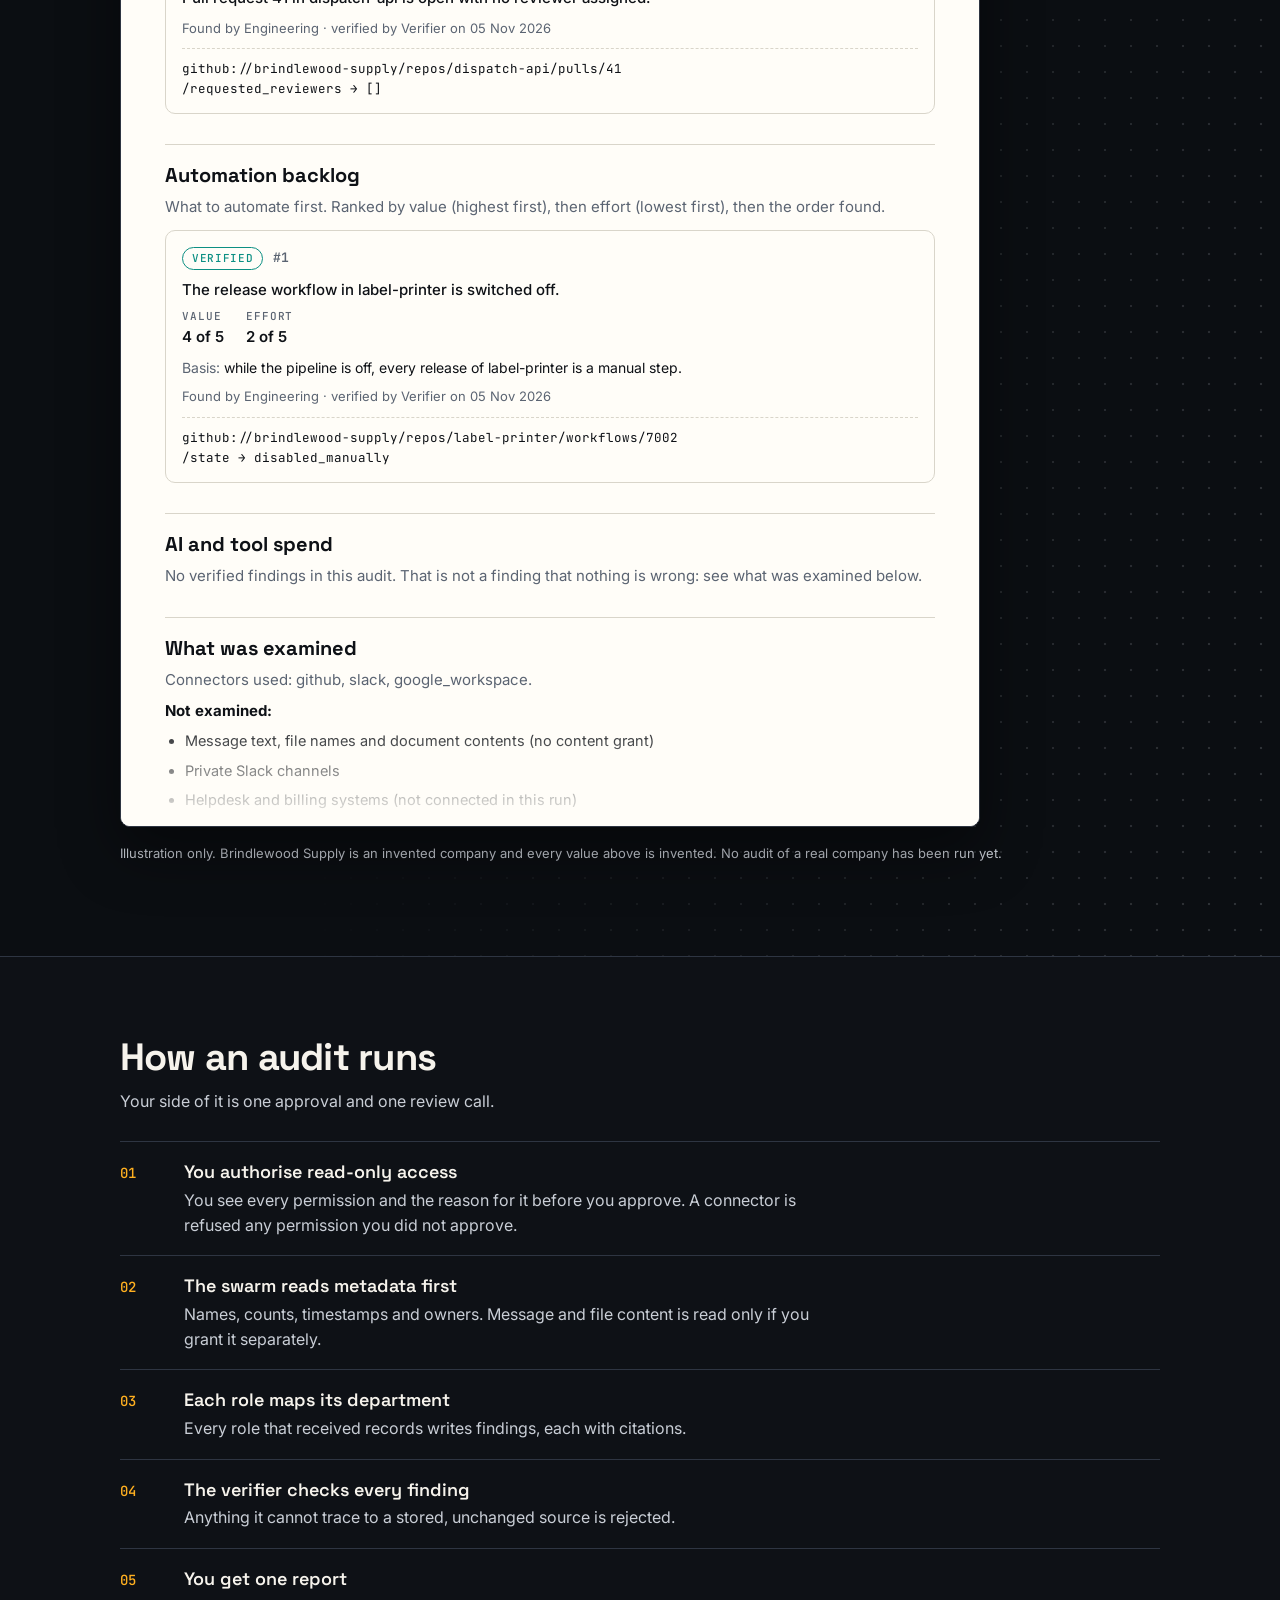
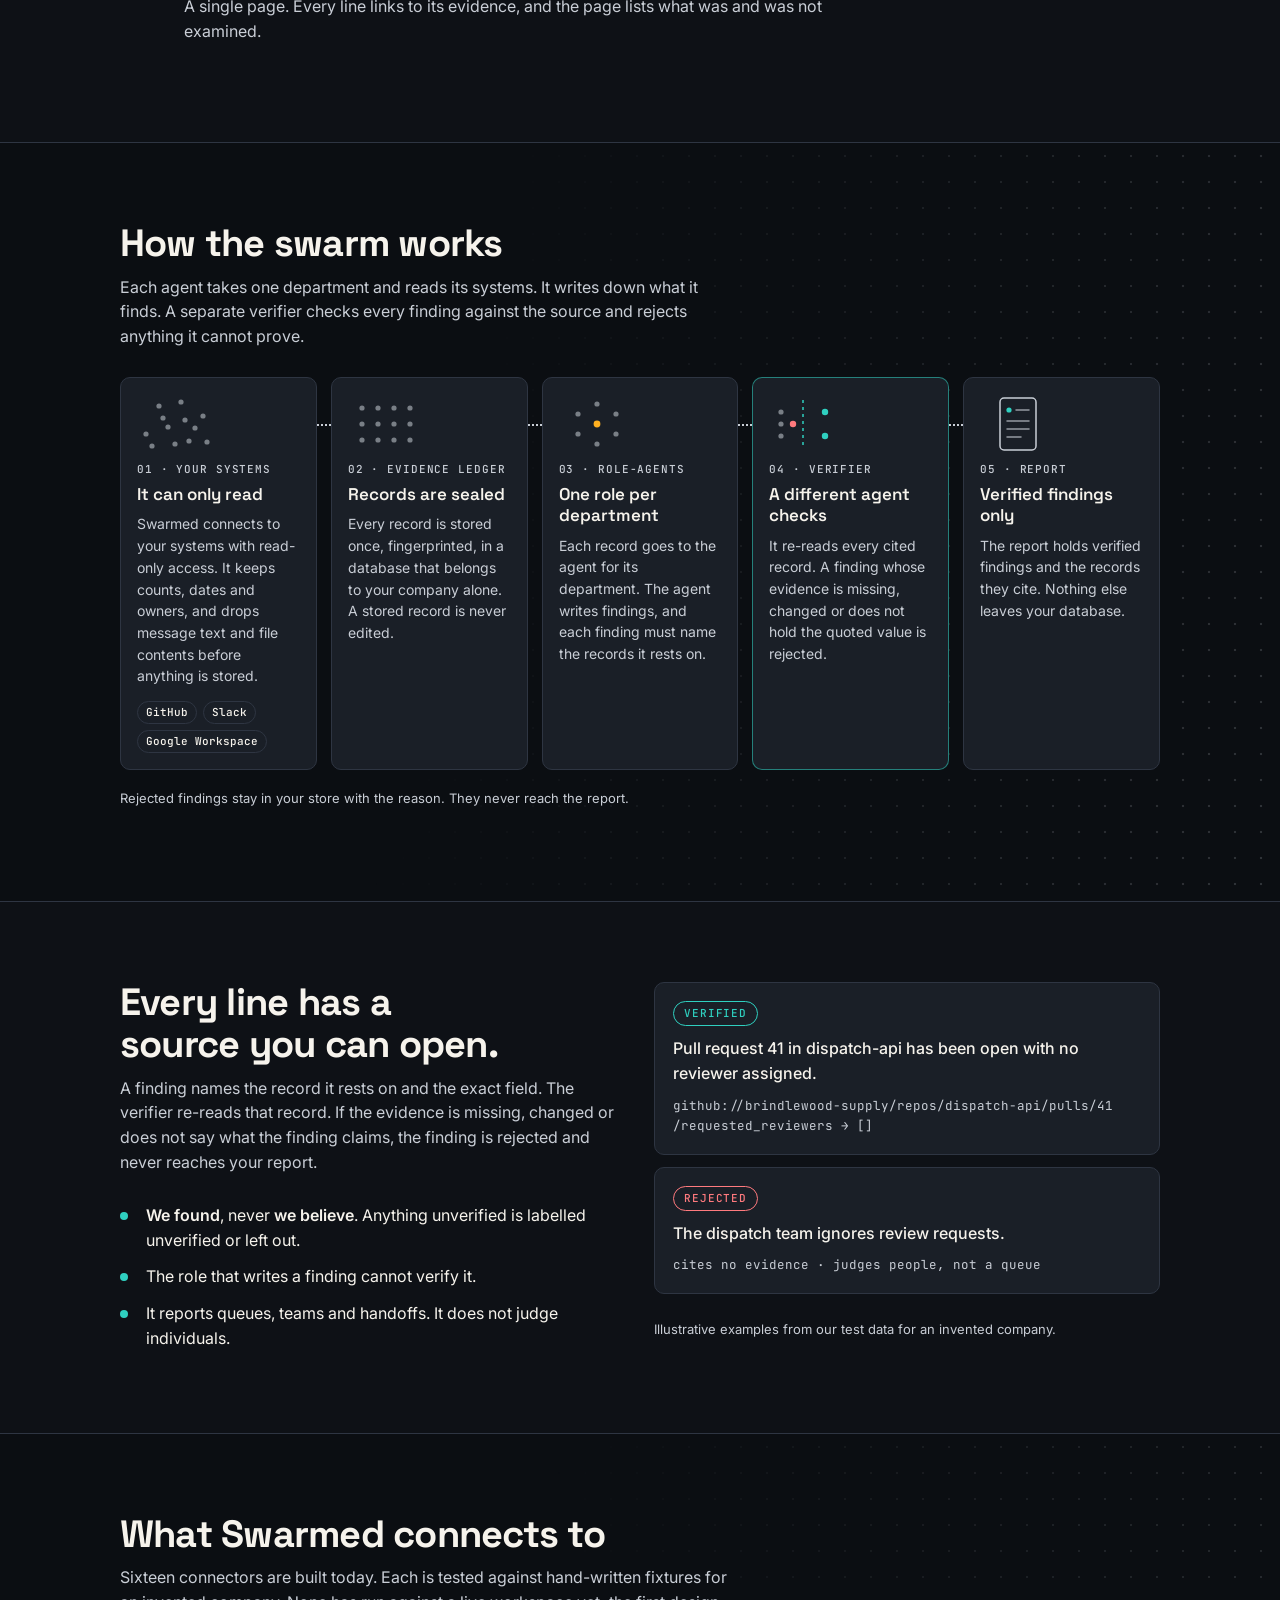
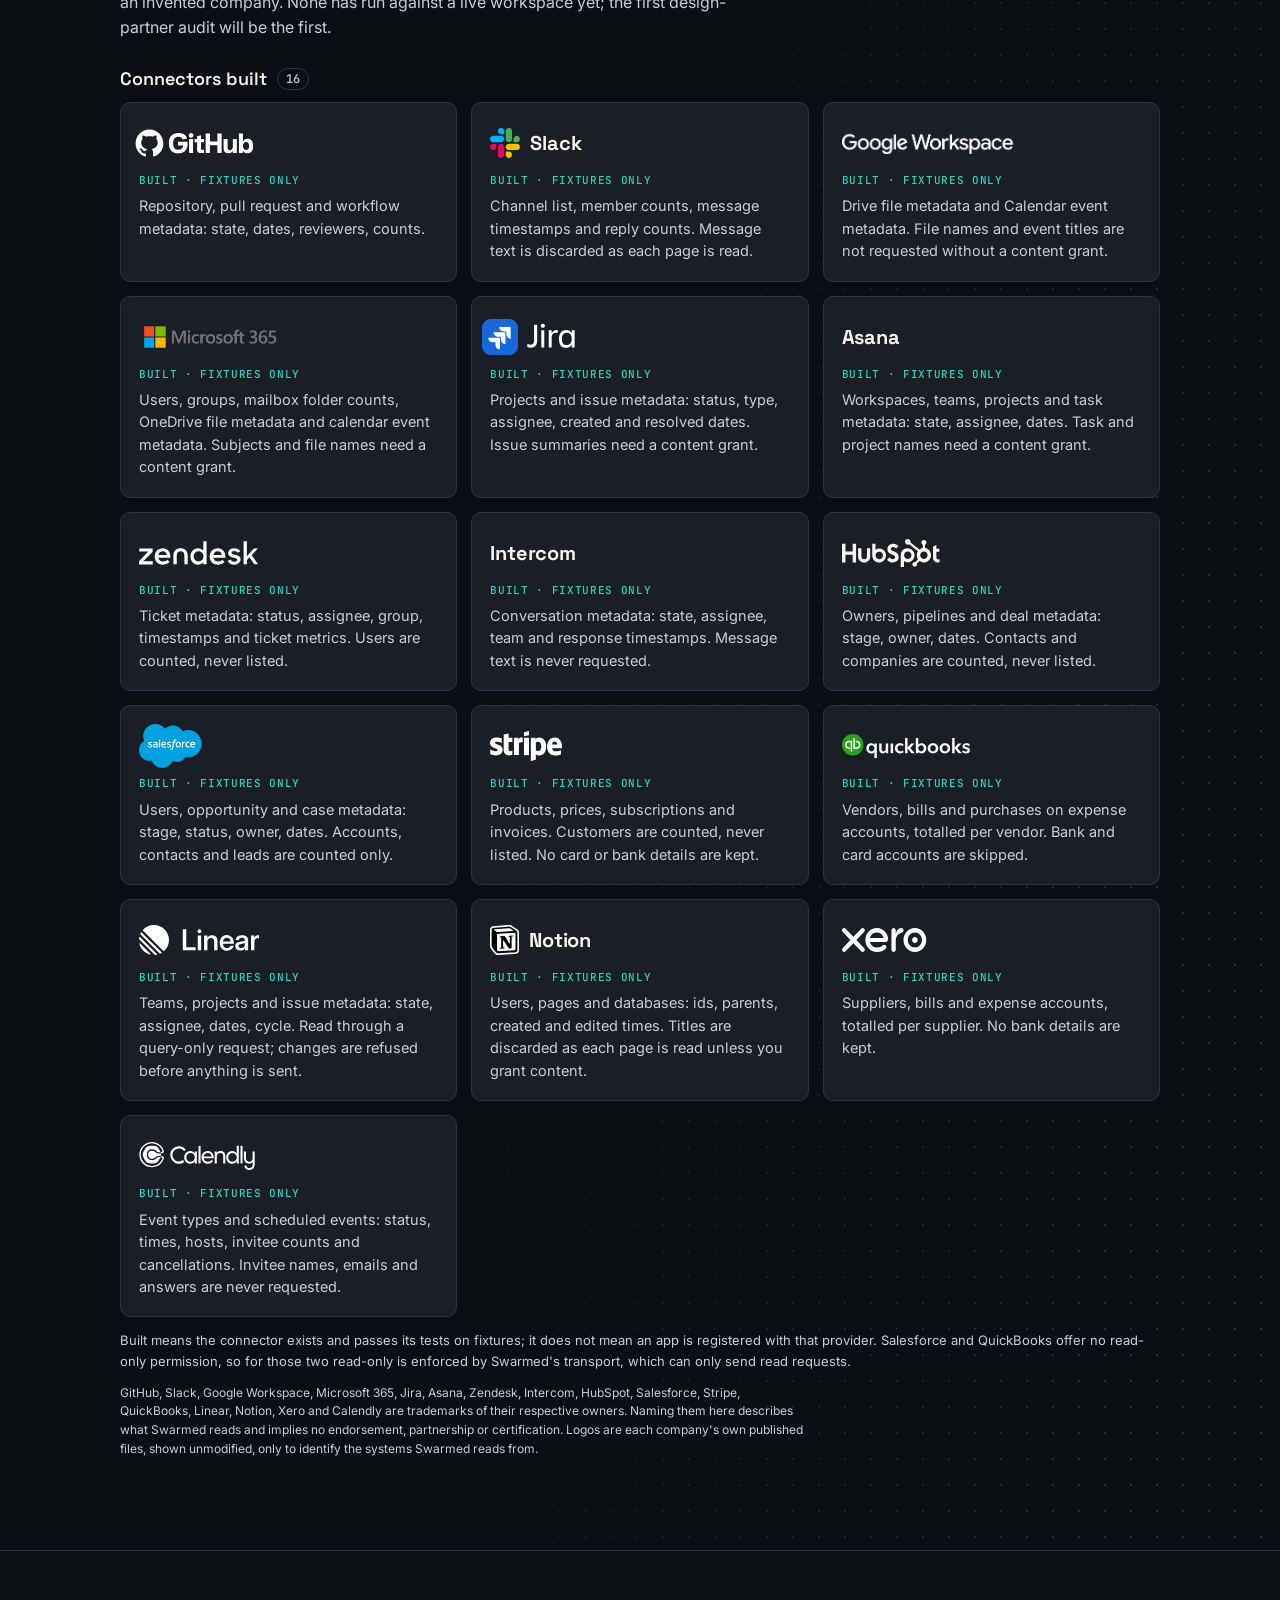
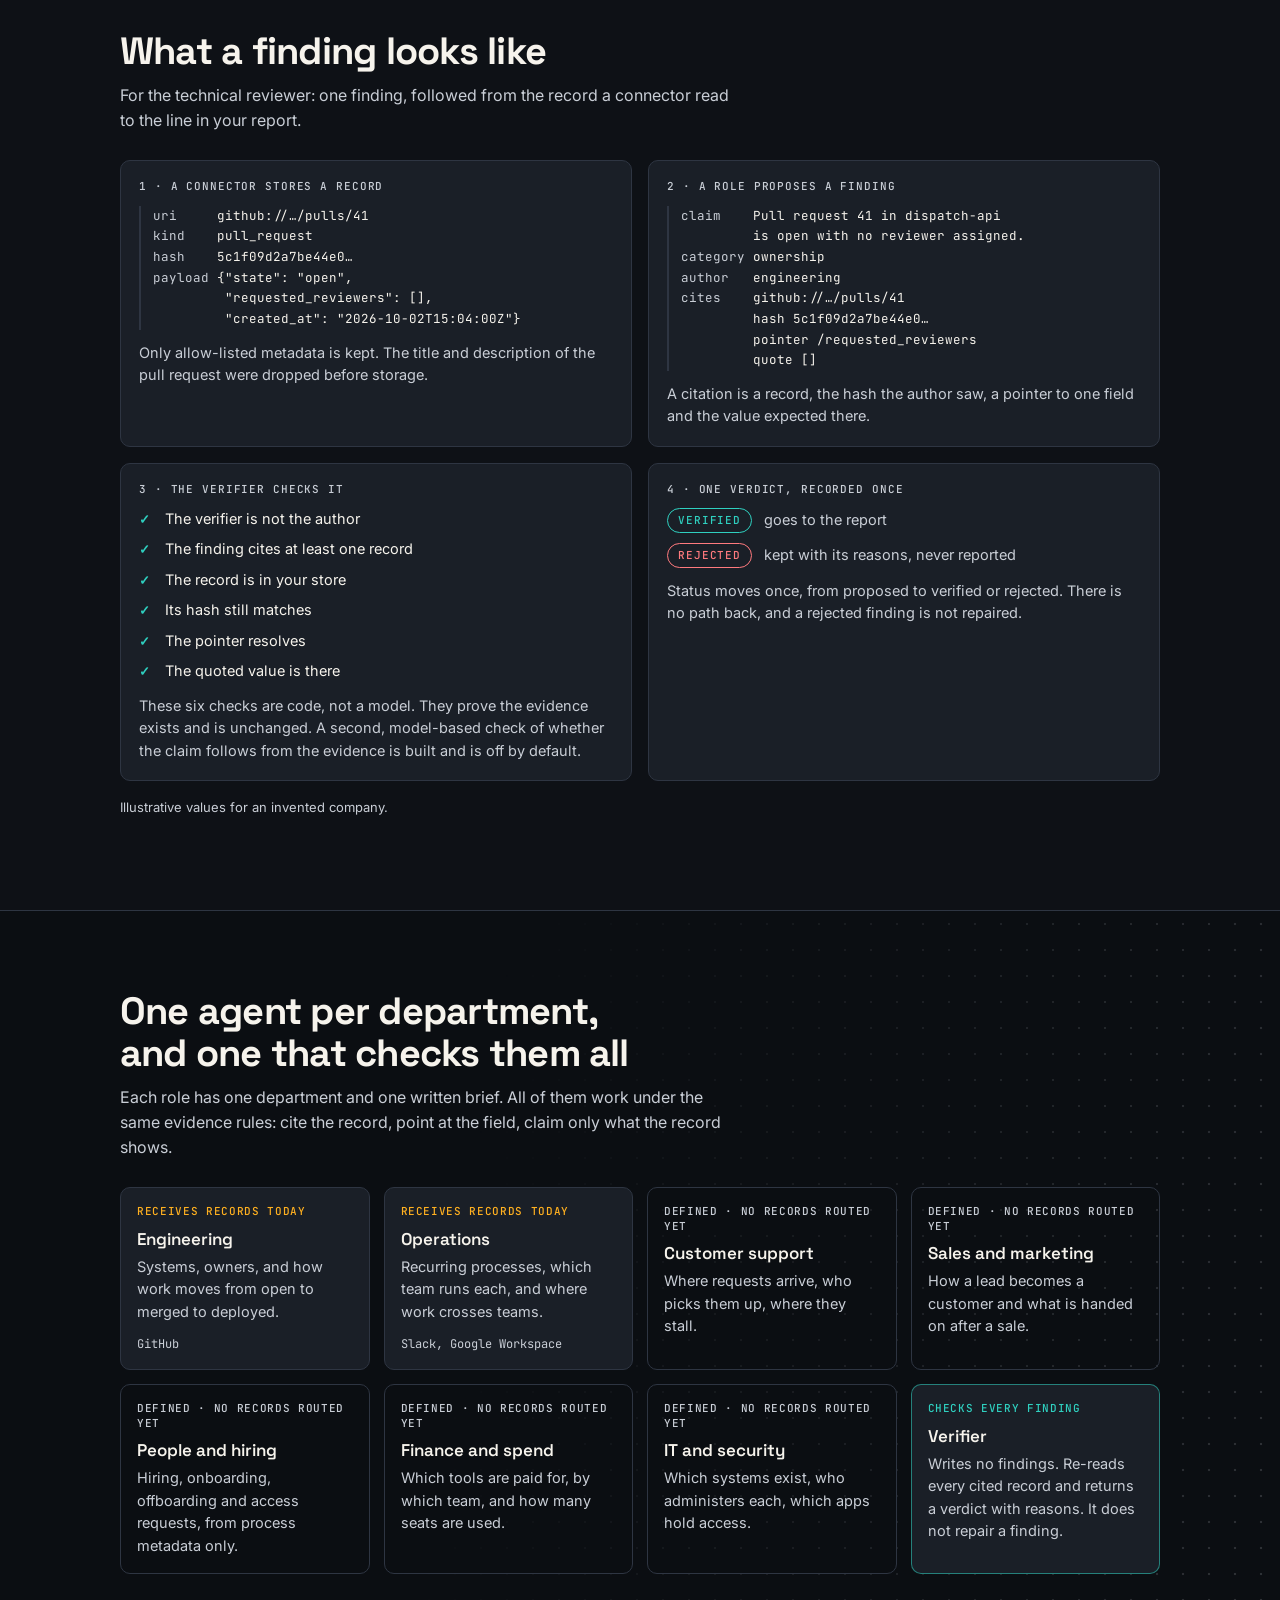
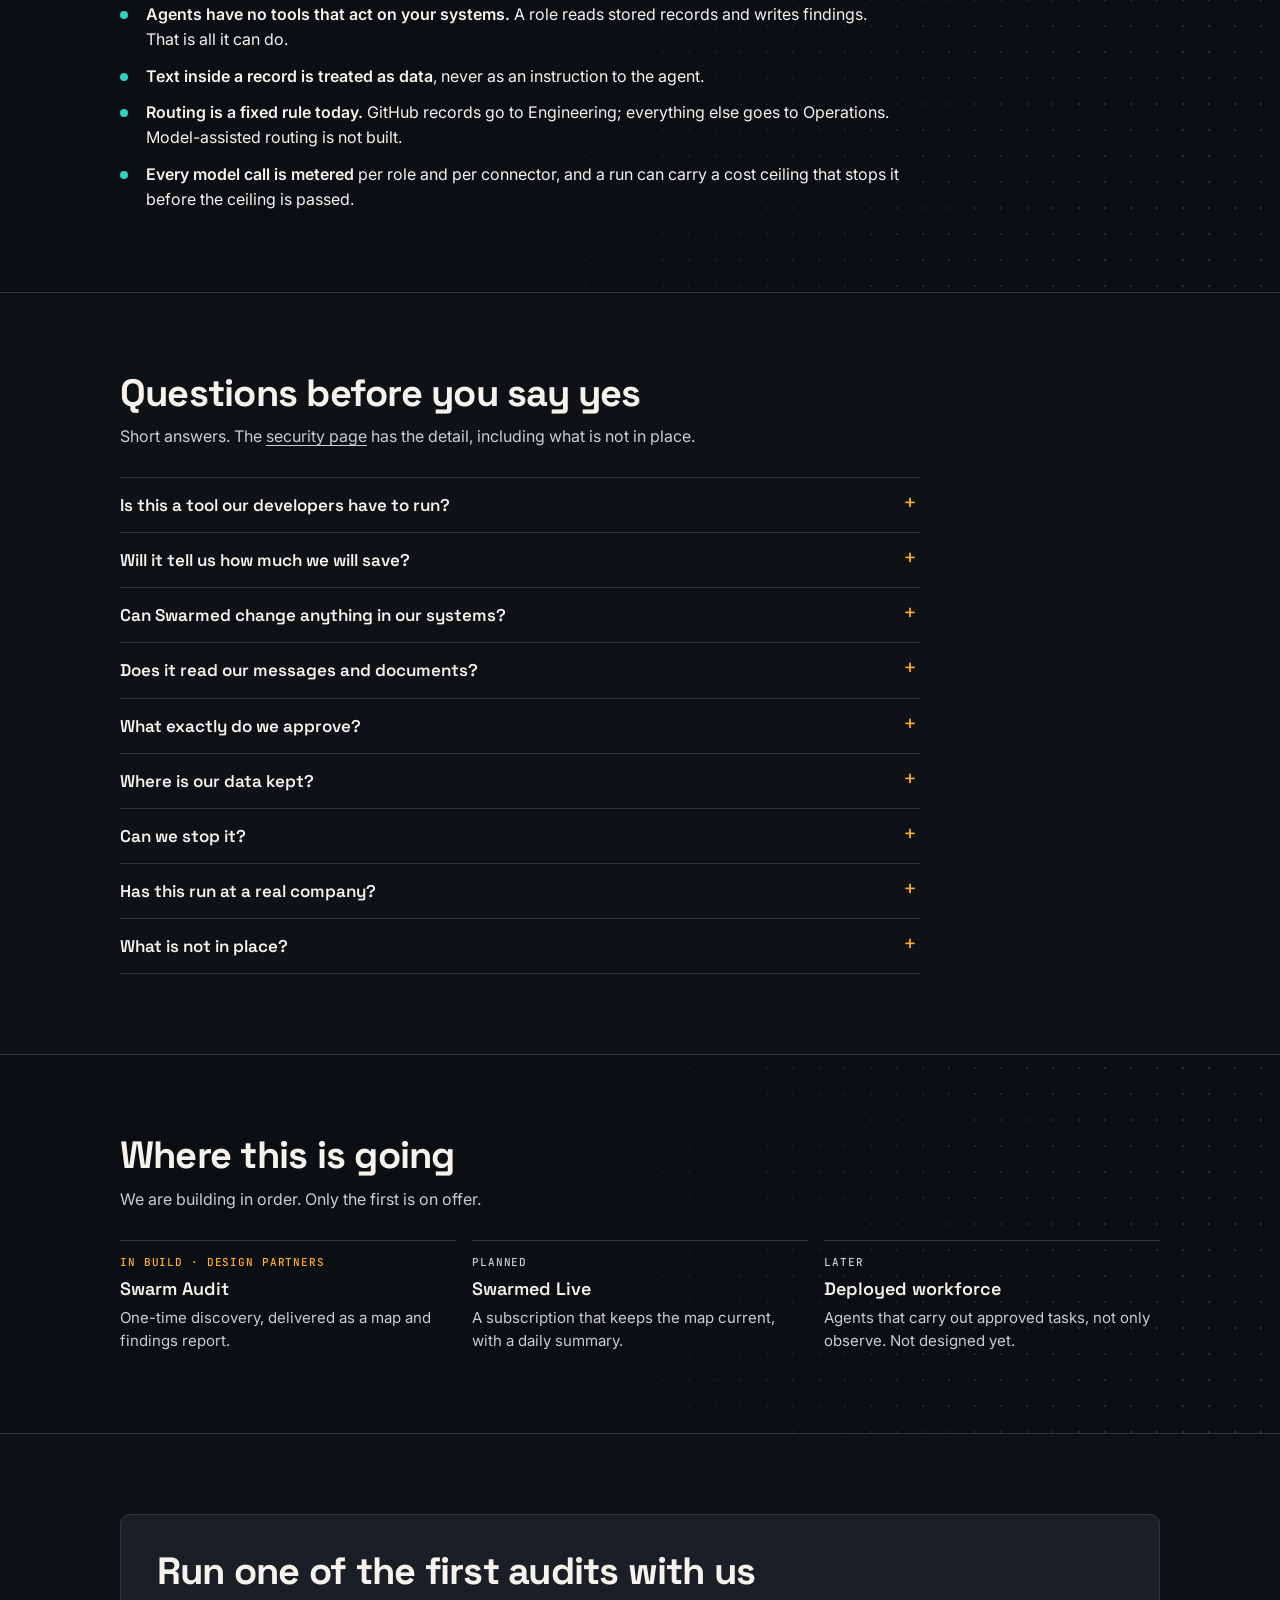
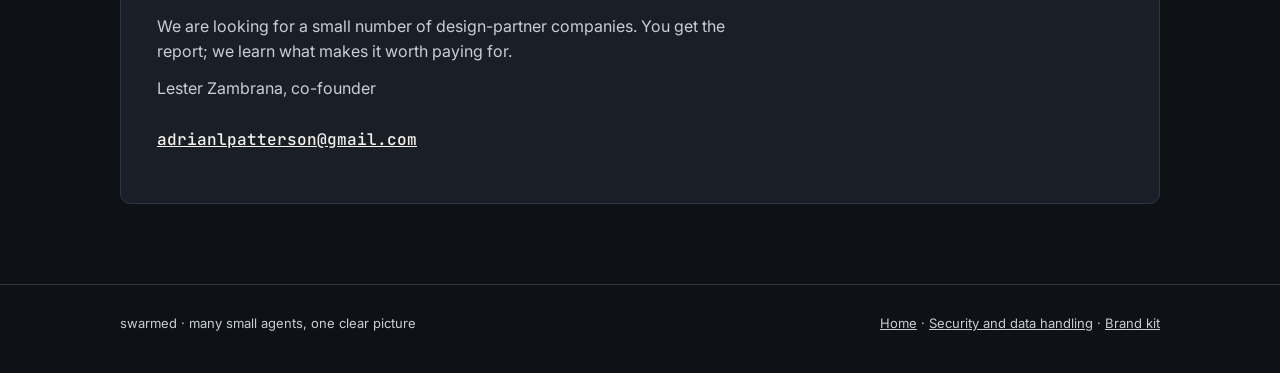
==== commit c9ffdd57: "Publish site from swarmed main 5ee145b: home page written for the business owner, connector wording " ====
--- a/index.html
+++ b/index.html
@@ -8,20 +8,20 @@
 <link rel="stylesheet" href="https://fonts.googleapis.com/css2?family=Inter:wght@400;500;600&family=JetBrains+Mono:wght@400;500&family=Space+Grotesk:wght@600;700&display=swap">
 <link rel="stylesheet" href="styles.css">
 <link rel="icon" href="logos/swarmed-favicon.svg" type="image/svg+xml">
-<title>Swarmed: a map of how your company actually runs</title>
-<meta name="description" content="Swarmed sends read-only role-agents into your systems and returns a map of how your company runs, with every finding tied to evidence.">
+<title>Swarmed: see where your company is stuck</title>
+<meta name="description" content="Swarmed is a one-time audit that shows where work waits, what has no owner, what you pay for and do not use, and what to fix first. Every finding is tied to evidence.">
 </head>
 <body>
 <header class="top"><div class="wrap bar">
   <a class="logo" href="index.html" aria-label="Swarmed, home"><svg class="mark" viewBox="0 0 64 64" aria-hidden="true"><g><circle class="o" cx="32.00" cy="11.00" r="5.6" style="--dx:-7px;--dy:-22px;--d:0ms"/><circle class="o" cx="50.19" cy="21.50" r="5.6" style="--dx:36px;--dy:-24px;--d:45ms"/><circle class="o" cx="50.19" cy="42.50" r="5.6" style="--dx:20px;--dy:8px;--d:90ms"/><circle class="o" cx="32.00" cy="53.00" r="5.6" style="--dx:9px;--dy:42px;--d:135ms"/><circle class="o" cx="13.81" cy="42.50" r="5.6" style="--dx:-34px;--dy:8px;--d:180ms"/><circle class="o" cx="13.81" cy="21.50" r="5.6" style="--dx:-18px;--dy:-24px;--d:225ms"/></g><circle class="c" cx="32" cy="32" r="8"/></svg><span>swarmed</span></a>
-  <nav aria-label="Main"><a href="#deliverable">What you get</a><a href="#swarm">How it works</a><a href="#report">Sample report</a><a href="#integrations">Integrations</a><a href="security.html">Security</a></nav>
+  <nav aria-label="Main"><a href="#why">Why</a><a href="#deliverable">What you get</a><a href="#how">How it works</a><a href="#report">Sample report</a><a href="#integrations">Integrations</a><a href="security.html">Security</a></nav>
   <a class="btn primary sm" href="#contact">Ask about an audit</a>
 </div></header>
 <div class="hero"><div class="wrap hero-grid">
   <div class="hero-copy">
     <span class="eyebrow">Swarm Audit · one-time engagement</span>
-    <h1>Send in the swarm. <span>Get back the map.</span></h1>
-    <p class="lede">A swarm of read-only agents moves through your systems and maps how your company actually runs. Nothing reaches you until a separate verifier has checked it against the source.</p>
+    <h1>See where your company is stuck. <span>Fix that first.</span></h1>
+    <p class="lede">Work waits between teams. Requests sit with no owner. Tools get paid for and forgotten. Swarmed reads the systems you already use and returns one report: where work stalls, who owns what, and what to fix first.</p>
     <div class="actions"><a class="btn primary" href="#contact">Ask about a design-partner audit</a><a class="btn down" href="#report">See a sample report</a></div>
   </div>
   <figure class="viz-wrap">
@@ -38,50 +38,24 @@
     <figcaption>Illustration of how a run flows. It is not live data: nothing has run on a real workspace yet.</figcaption>
   </figure>
   <dl class="facts">
+    <div><dt>Your time</dt><dd>One approval, one review call</dd></div>
+    <div><dt>Delivery</dt><dd>One to two weeks, fixed fee</dd></div>
     <div><dt>Access</dt><dd>Read-only</dd></div>
-    <div><dt>Default depth</dt><dd>Metadata, not content</dd></div>
     <div><dt>Every finding</dt><dd>Checked against its source</dd></div>
-    <div><dt>Data store</dt><dd>One per client</dd></div>
   </dl>
 </div></div>
 
-<section id="swarm" class="band"><div class="wrap">
-  <h2>How the swarm works</h2>
-  <p class="sub">Records come in through read-only connectors. Role-agents propose findings. A separate verifier decides which ones you ever see.</p>
-  <ol class="flow" aria-label="How a run flows">
-    <li class="stage">
-      <svg viewBox="0 0 76 60" aria-hidden="true"><circle class="d" cx="9" cy="40" r="2.6"/><circle class="d" cx="22" cy="12" r="2.6"/><circle class="d" cx="31" cy="33" r="2.6"/><circle class="d" cx="44" cy="8" r="2.6"/><circle class="d" cx="52" cy="47" r="2.6"/><circle class="d" cx="66" cy="22" r="2.6"/><circle class="d" cx="15" cy="52" r="2.6"/><circle class="d" cx="38" cy="50" r="2.6"/><circle class="d" cx="58" cy="34" r="2.6"/><circle class="d" cx="70" cy="48" r="2.6"/><circle class="d" cx="26" cy="24" r="2.6"/><circle class="d" cx="48" cy="26" r="2.6"/></svg>
-      <span class="k">01 · Your systems</span>
-      <h3>Read-only connectors</h3>
-      <p>Each connector can only send a read request. It keeps an allow-list of metadata fields and drops the rest before anything is stored.</p>
-      <span class="chips"><i>GitHub</i><i>Slack</i><i>Google Workspace</i></span>
-    </li>
-    <li class="stage">
-      <svg viewBox="0 0 76 60" aria-hidden="true"><circle class="d" cx="14" cy="14" r="2.6"/><circle class="d" cx="30" cy="14" r="2.6"/><circle class="d" cx="46" cy="14" r="2.6"/><circle class="d" cx="62" cy="14" r="2.6"/><circle class="d" cx="14" cy="30" r="2.6"/><circle class="d" cx="30" cy="30" r="2.6"/><circle class="d" cx="46" cy="30" r="2.6"/><circle class="d" cx="62" cy="30" r="2.6"/><circle class="d" cx="14" cy="46" r="2.6"/><circle class="d" cx="30" cy="46" r="2.6"/><circle class="d" cx="46" cy="46" r="2.6"/><circle class="d" cx="62" cy="46" r="2.6"/></svg>
-      <span class="k">02 · Evidence ledger</span>
-      <h3>Hashed records</h3>
-      <p>Every record is stored once with a content hash, in a database that belongs to your company alone. A stored record is never edited.</p>
-    </li>
-    <li class="stage">
-      <svg viewBox="0 0 76 60" aria-hidden="true"><circle class="d" cx="38" cy="10" r="2.6"/><circle class="d" cx="57" cy="20" r="2.6"/><circle class="d" cx="57" cy="40" r="2.6"/><circle class="d" cx="38" cy="50" r="2.6"/><circle class="d" cx="19" cy="40" r="2.6"/><circle class="d" cx="19" cy="20" r="2.6"/><circle class="a" cx="38" cy="30" r="3.4"/></svg>
-      <span class="k">03 · Role-agents</span>
-      <h3>One role per department</h3>
-      <p>Intake routes each record to a role. The role writes findings, and each finding must cite the records it rests on.</p>
-    </li>
-    <li class="stage gate">
-      <svg viewBox="0 0 76 60" aria-hidden="true"><circle class="d" cx="12" cy="18" r="2.6"/><circle class="d" cx="12" cy="30" r="2.6"/><circle class="d" cx="12" cy="42" r="2.6"/><path class="g" d="M34 6v48"/><circle class="t" cx="56" cy="18" r="3.2"/><circle class="t" cx="56" cy="42" r="3.2"/><circle class="r" cx="24" cy="30" r="3.2"/></svg>
-      <span class="k">04 · Verifier</span>
-      <h3>A different role checks</h3>
-      <p>It re-reads every cited record. A finding whose evidence is missing, changed or does not hold the quoted value is rejected.</p>
-    </li>
-    <li class="stage">
-      <svg viewBox="0 0 76 60" aria-hidden="true"><rect class="pg" x="20" y="4" width="36" height="52" rx="4"/><circle class="t" cx="29" cy="16" r="2.6"/><path class="ln" d="M36 16h13M27 27h22M27 35h22M27 43h14"/></svg>
-      <span class="k">05 · Report</span>
-      <h3>Verified findings only</h3>
-      <p>The report is built from an export that holds verified findings and exactly the records they cite. Nothing else leaves the store.</p>
-    </li>
-  </ol>
-  <p class="note">Rejected findings stay in your store with the reason. They never reach the report.</p>
+<section id="why" class="band"><div class="wrap">
+  <h2>You cannot fix what nobody can see.</h2>
+  <p class="sub">Most companies grow faster than their processes. The problems below rarely show on a dashboard, because each one sits between two teams or two tools. These are the questions the audit answers.</p>
+  <div class="roles">
+    <div class="role"><span class="state">Handoff gaps</span><h3>Where is work waiting?</h3><p>A review with no reviewer. A request nobody picked up. The report lists each one, with the record that shows it.</p></div>
+    <div class="role"><span class="state">Queue ownership</span><h3>Who owns this?</h3><p>Queues, channels and pipelines with no named owner. Work stalls there first.</p></div>
+    <div class="role"><span class="state">AI and tool spend</span><h3>What are we paying for?</h3><p>Subscriptions and seats set against what is used. This part needs your billing records.</p></div>
+    <div class="role"><span class="state">Support flow</span><h3>Where do customer requests go?</h3><p>Where requests arrive, how busy each channel is, and when it goes quiet.</p></div>
+    <div class="role"><span class="state">Systems map</span><h3>What do we actually run?</h3><p>Each team sees its own tools. The map shows all of them: what is active, what is stale, what was abandoned.</p></div>
+    <div class="role"><span class="state">Automation backlog</span><h3>What do we fix first?</h3><p>A ranked list, each item scored for value and effort, with the reason for the score.</p></div>
+  </div>
 </div></section>
 
 <section id="deliverable"><div class="wrap">
@@ -152,6 +126,57 @@
   <p class="note">Illustration only. Brindlewood Supply is an invented company and every value above is invented. No audit of a real company has been run yet.</p>
 </div></section>
 
+<section id="how"><div class="wrap">
+  <h2>How an audit runs</h2>
+  <p class="sub">Your side of it is one approval and one review call.</p>
+  <div class="steps">
+    <div class="step"><div><h3>You authorise read-only access</h3><p>You see every permission and the reason for it before you approve. A connector is refused any permission you did not approve.</p></div></div>
+    <div class="step"><div><h3>The swarm reads metadata first</h3><p>Names, counts, timestamps and owners. Message and file content is read only if you grant it separately.</p></div></div>
+    <div class="step"><div><h3>Each role maps its department</h3><p>Every role that received records writes findings, each with citations.</p></div></div>
+    <div class="step"><div><h3>The verifier checks every finding</h3><p>Anything it cannot trace to a stored, unchanged source is rejected.</p></div></div>
+    <div class="step"><div><h3>You get one report</h3><p>A single page. Every line links to its evidence, and the page lists what was and was not examined.</p></div></div>
+  </div>
+</div></section>
+
+<section id="swarm" class="band"><div class="wrap">
+  <h2>How the swarm works</h2>
+  <p class="sub">Each agent takes one department and reads its systems. It writes down what it finds. A separate verifier checks every finding against the source and rejects anything it cannot prove.</p>
+  <ol class="flow" aria-label="How a run flows">
+    <li class="stage">
+      <svg viewBox="0 0 76 60" aria-hidden="true"><circle class="d" cx="9" cy="40" r="2.6"/><circle class="d" cx="22" cy="12" r="2.6"/><circle class="d" cx="31" cy="33" r="2.6"/><circle class="d" cx="44" cy="8" r="2.6"/><circle class="d" cx="52" cy="47" r="2.6"/><circle class="d" cx="66" cy="22" r="2.6"/><circle class="d" cx="15" cy="52" r="2.6"/><circle class="d" cx="38" cy="50" r="2.6"/><circle class="d" cx="58" cy="34" r="2.6"/><circle class="d" cx="70" cy="48" r="2.6"/><circle class="d" cx="26" cy="24" r="2.6"/><circle class="d" cx="48" cy="26" r="2.6"/></svg>
+      <span class="k">01 · Your systems</span>
+      <h3>It can only read</h3>
+      <p>Swarmed connects to your systems with read-only access. It keeps counts, dates and owners, and drops message text and file contents before anything is stored.</p>
+      <span class="chips"><i>GitHub</i><i>Slack</i><i>Google Workspace</i></span>
+    </li>
+    <li class="stage">
+      <svg viewBox="0 0 76 60" aria-hidden="true"><circle class="d" cx="14" cy="14" r="2.6"/><circle class="d" cx="30" cy="14" r="2.6"/><circle class="d" cx="46" cy="14" r="2.6"/><circle class="d" cx="62" cy="14" r="2.6"/><circle class="d" cx="14" cy="30" r="2.6"/><circle class="d" cx="30" cy="30" r="2.6"/><circle class="d" cx="46" cy="30" r="2.6"/><circle class="d" cx="62" cy="30" r="2.6"/><circle class="d" cx="14" cy="46" r="2.6"/><circle class="d" cx="30" cy="46" r="2.6"/><circle class="d" cx="46" cy="46" r="2.6"/><circle class="d" cx="62" cy="46" r="2.6"/></svg>
+      <span class="k">02 · Evidence ledger</span>
+      <h3>Records are sealed</h3>
+      <p>Every record is stored once, fingerprinted, in a database that belongs to your company alone. A stored record is never edited.</p>
+    </li>
+    <li class="stage">
+      <svg viewBox="0 0 76 60" aria-hidden="true"><circle class="d" cx="38" cy="10" r="2.6"/><circle class="d" cx="57" cy="20" r="2.6"/><circle class="d" cx="57" cy="40" r="2.6"/><circle class="d" cx="38" cy="50" r="2.6"/><circle class="d" cx="19" cy="40" r="2.6"/><circle class="d" cx="19" cy="20" r="2.6"/><circle class="a" cx="38" cy="30" r="3.4"/></svg>
+      <span class="k">03 · Role-agents</span>
+      <h3>One role per department</h3>
+      <p>Each record goes to the agent for its department. The agent writes findings, and each finding must name the records it rests on.</p>
+    </li>
+    <li class="stage gate">
+      <svg viewBox="0 0 76 60" aria-hidden="true"><circle class="d" cx="12" cy="18" r="2.6"/><circle class="d" cx="12" cy="30" r="2.6"/><circle class="d" cx="12" cy="42" r="2.6"/><path class="g" d="M34 6v48"/><circle class="t" cx="56" cy="18" r="3.2"/><circle class="t" cx="56" cy="42" r="3.2"/><circle class="r" cx="24" cy="30" r="3.2"/></svg>
+      <span class="k">04 · Verifier</span>
+      <h3>A different agent checks</h3>
+      <p>It re-reads every cited record. A finding whose evidence is missing, changed or does not hold the quoted value is rejected.</p>
+    </li>
+    <li class="stage">
+      <svg viewBox="0 0 76 60" aria-hidden="true"><rect class="pg" x="20" y="4" width="36" height="52" rx="4"/><circle class="t" cx="29" cy="16" r="2.6"/><path class="ln" d="M36 16h13M27 27h22M27 35h22M27 43h14"/></svg>
+      <span class="k">05 · Report</span>
+      <h3>Verified findings only</h3>
+      <p>The report holds verified findings and the records they cite. Nothing else leaves your database.</p>
+    </li>
+  </ol>
+  <p class="note">Rejected findings stay in your store with the reason. They never reach the report.</p>
+</div></section>
+
 <section id="evidence"><div class="wrap split">
   <div>
     <h2>Every line has a source you can open.</h2>
@@ -169,9 +194,35 @@
   </div>
 </div></section>
 
-<section id="finding" class="band"><div class="wrap">
+<section id="integrations" class="band"><div class="wrap">
+  <h2>What Swarmed connects to</h2>
+  <p class="sub">Sixteen connectors are built today. Each is tested against hand-written fixtures for an invented company. None has run against a live workspace yet; the first design-partner audit will be the first.</p>
+  <h3 class="group">Connectors built <span>16</span></h3>
+  <div class="conns">
+    <div class="conn"><span class="name"><img src="logos/github.svg" alt="GitHub" height="36"></span><span class="st built">Built · fixtures only</span><p>Repository, pull request and workflow metadata: state, dates, reviewers, counts.</p></div>
+    <div class="conn"><span class="name"><img class="lg-slack" src="logos/slack.svg" alt="" height="36">Slack</span><span class="st built">Built · fixtures only</span><p>Channel list, member counts, message timestamps and reply counts. Message text is discarded as each page is read.</p></div>
+    <div class="conn"><span class="name"><img class="lg-google-workspace" src="logos/google-workspace.png" alt="Google Workspace" height="36"></span><span class="st built">Built · fixtures only</span><p>Drive file metadata and Calendar event metadata. File names and event titles are not requested without a content grant.</p></div>
+    <div class="conn"><span class="name"><img class="lg-microsoft-365" src="logos/microsoft-365.png" alt="Microsoft 365" height="36"></span><span class="st built">Built · fixtures only</span><p>Users, groups, mailbox folder counts, OneDrive file metadata and calendar event metadata. Subjects and file names need a content grant.</p></div>
+    <div class="conn"><span class="name"><img src="logos/jira.svg" alt="Jira" height="36"></span><span class="st built">Built · fixtures only</span><p>Projects and issue metadata: status, type, assignee, created and resolved dates. Issue summaries need a content grant.</p></div>
+    <div class="conn"><span class="name">Asana</span><span class="st built">Built · fixtures only</span><p>Workspaces, teams, projects and task metadata: state, assignee, dates. Task and project names need a content grant.</p></div>
+    <div class="conn"><span class="name"><img class="lg-zendesk" src="logos/zendesk.svg" alt="Zendesk" height="36"></span><span class="st built">Built · fixtures only</span><p>Ticket metadata: status, assignee, group, timestamps and ticket metrics. Users are counted, never listed.</p></div>
+    <div class="conn"><span class="name">Intercom</span><span class="st built">Built · fixtures only</span><p>Conversation metadata: state, assignee, team and response timestamps. Message text is never requested.</p></div>
+    <div class="conn"><span class="name"><img class="lg-hubspot" src="logos/hubspot.svg" alt="HubSpot" height="36"></span><span class="st built">Built · fixtures only</span><p>Owners, pipelines and deal metadata: stage, owner, dates. Contacts and companies are counted, never listed.</p></div>
+    <div class="conn"><span class="name"><img class="lg-salesforce" src="logos/salesforce.svg" alt="Salesforce" height="36"></span><span class="st built">Built · fixtures only</span><p>Users, opportunity and case metadata: stage, status, owner, dates. Accounts, contacts and leads are counted only.</p></div>
+    <div class="conn"><span class="name"><img class="lg-stripe" src="logos/stripe.svg" alt="Stripe" height="36"></span><span class="st built">Built · fixtures only</span><p>Products, prices, subscriptions and invoices. Customers are counted, never listed. No card or bank details are kept.</p></div>
+    <div class="conn"><span class="name"><img class="lg-quickbooks" src="logos/quickbooks.svg" alt="QuickBooks" height="36"></span><span class="st built">Built · fixtures only</span><p>Vendors, bills and purchases on expense accounts, totalled per vendor. Bank and card accounts are skipped.</p></div>
+    <div class="conn"><span class="name"><img class="lg-linear" src="logos/linear.svg" alt="Linear" height="36"></span><span class="st built">Built · fixtures only</span><p>Teams, projects and issue metadata: state, assignee, dates, cycle. Read through a query-only request; changes are refused before anything is sent.</p></div>
+    <div class="conn"><span class="name"><img class="lg-notion" src="logos/notion.svg" alt="" height="36">Notion</span><span class="st built">Built · fixtures only</span><p>Users, pages and databases: ids, parents, created and edited times. Titles are discarded as each page is read unless you grant content.</p></div>
+    <div class="conn"><span class="name"><img class="lg-xero" src="logos/xero.svg" alt="Xero" height="36"></span><span class="st built">Built · fixtures only</span><p>Suppliers, bills and expense accounts, totalled per supplier. No bank details are kept.</p></div>
+    <div class="conn"><span class="name"><img class="lg-calendly" src="logos/calendly.svg" alt="Calendly" height="36"></span><span class="st built">Built · fixtures only</span><p>Event types and scheduled events: status, times, hosts, invitee counts and cancellations. Invitee names, emails and answers are never requested.</p></div>
+  </div>
+  <p class="note">Built means the connector exists and passes its tests on fixtures; it does not mean an app is registered with that provider. Salesforce and QuickBooks offer no read-only permission, so for those two read-only is enforced by Swarmed's transport, which can only send read requests.</p>
+  <p class="note tm">GitHub, Slack, Google Workspace, Microsoft 365, Jira, Asana, Zendesk, Intercom, HubSpot, Salesforce, Stripe, QuickBooks, Linear, Notion, Xero and Calendly are trademarks of their respective owners. Naming them here describes what Swarmed reads and implies no endorsement, partnership or certification. Logos are each company's own published files, shown unmodified, only to identify the systems Swarmed reads from.</p>
+</div></section>
+
+<section id="finding"><div class="wrap">
   <h2>What a finding looks like</h2>
-  <p class="sub">One finding, followed from the record a connector read to the line in your report.</p>
+  <p class="sub">For the technical reviewer: one finding, followed from the record a connector read to the line in your report.</p>
   <div class="walk">
     <div class="wstep"><span class="k">1 · A connector stores a record</span>
       <pre class="code"><span class="c">uri</span>     github://…/pulls/41
@@ -208,17 +259,17 @@
   <p class="note">Illustrative values for an invented company.</p>
 </div></section>
 
-<section id="roles"><div class="wrap">
-  <h2>The role-agents and the verifier</h2>
+<section id="roles" class="band"><div class="wrap">
+  <h2>One agent per department, and one that checks them all</h2>
   <p class="sub">Each role has one department and one written brief. All of them work under the same evidence rules: cite the record, point at the field, claim only what the record shows.</p>
   <div class="roles">
     <div class="role on"><span class="state">Receives records today</span><h3>Engineering</h3><p>Systems, owners, and how work moves from open to merged to deployed.</p><span class="feeds">GitHub</span></div>
     <div class="role on"><span class="state">Receives records today</span><h3>Operations</h3><p>Recurring processes, which team runs each, and where work crosses teams.</p><span class="feeds">Slack, Google Workspace</span></div>
-    <div class="role"><span class="state">Defined · waiting for a connector</span><h3>Customer support</h3><p>Where requests arrive, who picks them up, where they stall.</p></div>
-    <div class="role"><span class="state">Defined · waiting for a connector</span><h3>Sales and marketing</h3><p>How a lead becomes a customer and what is handed on after a sale.</p></div>
-    <div class="role"><span class="state">Defined · waiting for a connector</span><h3>People and hiring</h3><p>Hiring, onboarding, offboarding and access requests, from process metadata only.</p></div>
-    <div class="role"><span class="state">Defined · waiting for a connector</span><h3>Finance and spend</h3><p>Which tools are paid for, by which team, and how many seats are used.</p></div>
-    <div class="role"><span class="state">Defined · waiting for a connector</span><h3>IT and security</h3><p>Which systems exist, who administers each, which apps hold access.</p></div>
+    <div class="role"><span class="state">Defined · no records routed yet</span><h3>Customer support</h3><p>Where requests arrive, who picks them up, where they stall.</p></div>
+    <div class="role"><span class="state">Defined · no records routed yet</span><h3>Sales and marketing</h3><p>How a lead becomes a customer and what is handed on after a sale.</p></div>
+    <div class="role"><span class="state">Defined · no records routed yet</span><h3>People and hiring</h3><p>Hiring, onboarding, offboarding and access requests, from process metadata only.</p></div>
+    <div class="role"><span class="state">Defined · no records routed yet</span><h3>Finance and spend</h3><p>Which tools are paid for, by which team, and how many seats are used.</p></div>
+    <div class="role"><span class="state">Defined · no records routed yet</span><h3>IT and security</h3><p>Which systems exist, who administers each, which apps hold access.</p></div>
     <div class="role ver"><span class="state">Checks every finding</span><h3>Verifier</h3><p>Writes no findings. Re-reads every cited record and returns a verdict with reasons. It does not repair a finding.</p></div>
   </div>
   <ul class="list tight">
@@ -229,49 +280,13 @@
   </ul>
 </div></section>
 
-<section id="integrations" class="band"><div class="wrap">
-  <h2>What Swarmed connects to</h2>
-  <p class="sub">Sixteen connectors are built today. Each is tested against hand-written fixtures for an invented company. None has run against a live workspace yet; the first design-partner audit will be the first.</p>
-  <h3 class="group">Connectors built <span>16</span></h3>
-  <div class="conns">
-    <div class="conn"><span class="name"><img src="logos/github.svg" alt="GitHub" height="36"></span><span class="st built">Built · fixtures only</span><p>Repository, pull request and workflow metadata: state, dates, reviewers, counts.</p></div>
-    <div class="conn"><span class="name"><img class="lg-slack" src="logos/slack.svg" alt="" height="36">Slack</span><span class="st built">Built · fixtures only</span><p>Channel list, member counts, message timestamps and reply counts. Message text is discarded as each page is read.</p></div>
-    <div class="conn"><span class="name"><img class="lg-google-workspace" src="logos/google-workspace.png" alt="Google Workspace" height="36"></span><span class="st built">Built · fixtures only</span><p>Drive file metadata and Calendar event metadata. File names and event titles are not requested without a content grant.</p></div>
-    <div class="conn"><span class="name"><img class="lg-microsoft-365" src="logos/microsoft-365.png" alt="Microsoft 365" height="36"></span><span class="st built">Built · fixtures only</span><p>Users, groups, mailbox folder counts, OneDrive file metadata and calendar event metadata. Subjects and file names need a content grant.</p></div>
-    <div class="conn"><span class="name"><img src="logos/jira.svg" alt="Jira" height="36"></span><span class="st built">Built · fixtures only</span><p>Projects and issue metadata: status, type, assignee, created and resolved dates. Issue summaries need a content grant.</p></div>
-    <div class="conn"><span class="name">Asana</span><span class="st built">Built · fixtures only</span><p>Workspaces, teams, projects and task metadata: state, assignee, dates. Task and project names need a content grant.</p></div>
-    <div class="conn"><span class="name"><img class="lg-zendesk" src="logos/zendesk.svg" alt="Zendesk" height="36"></span><span class="st built">Built · fixtures only</span><p>Ticket metadata: status, assignee, group, timestamps and ticket metrics. Users are counted, never listed.</p></div>
-    <div class="conn"><span class="name">Intercom</span><span class="st built">Built · fixtures only</span><p>Conversation metadata: state, assignee, team and response timestamps. Message text is never requested.</p></div>
-    <div class="conn"><span class="name"><img class="lg-hubspot" src="logos/hubspot.svg" alt="HubSpot" height="36"></span><span class="st built">Built · fixtures only</span><p>Owners, pipelines and deal metadata: stage, owner, dates. Contacts and companies are counted, never listed.</p></div>
-    <div class="conn"><span class="name"><img class="lg-salesforce" src="logos/salesforce.svg" alt="Salesforce" height="36"></span><span class="st built">Built · fixtures only</span><p>Users, opportunity and case metadata: stage, status, owner, dates. Accounts, contacts and leads are counted only.</p></div>
-    <div class="conn"><span class="name"><img class="lg-stripe" src="logos/stripe.svg" alt="Stripe" height="36"></span><span class="st built">Built · fixtures only</span><p>Products, prices, subscriptions and invoices. Customers are counted, never listed. No card or bank details are kept.</p></div>
-    <div class="conn"><span class="name"><img class="lg-quickbooks" src="logos/quickbooks.svg" alt="QuickBooks" height="36"></span><span class="st built">Built · fixtures only</span><p>Vendors, bills and purchases on expense accounts, totalled per vendor. Bank and card accounts are skipped.</p></div>
-    <div class="conn"><span class="name"><img class="lg-linear" src="logos/linear.svg" alt="Linear" height="36"></span><span class="st built">Built · fixtures only</span><p>Teams, projects and issue metadata: state, assignee, dates, cycle. Read through a query-only request; changes are refused before anything is sent.</p></div>
-    <div class="conn"><span class="name"><img class="lg-notion" src="logos/notion.svg" alt="" height="36">Notion</span><span class="st built">Built · fixtures only</span><p>Users, pages and databases: ids, parents, created and edited times. Titles are discarded as each page is read unless you grant content.</p></div>
-    <div class="conn"><span class="name"><img class="lg-xero" src="logos/xero.svg" alt="Xero" height="36"></span><span class="st built">Built · fixtures only</span><p>Suppliers, bills and expense accounts, totalled per supplier. No bank details are kept.</p></div>
-    <div class="conn"><span class="name"><img class="lg-calendly" src="logos/calendly.svg" alt="Calendly" height="36"></span><span class="st built">Built · fixtures only</span><p>Event types and scheduled events: status, times, hosts, invitee counts and cancellations. Invitee names, emails and answers are never requested.</p></div>
-  </div>
-  <p class="note">Built means the connector exists and passes its tests on fixtures; it does not mean an app is registered with that provider. Salesforce and QuickBooks offer no read-only permission, so for those two read-only is enforced by Swarmed's transport, which can only send read requests.</p>
-  <p class="note tm">GitHub, Slack, Google Workspace, Microsoft 365, Jira, Asana, Zendesk, Intercom, HubSpot, Salesforce, Stripe, QuickBooks, Linear, Notion, Xero and Calendly are trademarks of their respective owners. Naming them here describes what Swarmed reads and implies no endorsement, partnership or certification. Logos are each company's own published files, shown unmodified, only to identify the systems Swarmed reads from.</p>
-</div></section>
-
-<section id="how"><div class="wrap">
-  <h2>How an audit runs</h2>
-  <p class="sub">Your side of it is one approval and one review call.</p>
-  <div class="steps">
-    <div class="step"><div><h3>You authorise read-only access</h3><p>You see every permission and the reason for it before you approve. A connector is refused any permission you did not approve.</p></div></div>
-    <div class="step"><div><h3>The swarm reads metadata first</h3><p>Names, counts, timestamps and owners. Message and file content is read only if you grant it separately.</p></div></div>
-    <div class="step"><div><h3>Each role maps its department</h3><p>Every role that received records writes findings, each with citations.</p></div></div>
-    <div class="step"><div><h3>The verifier checks every finding</h3><p>Anything it cannot trace to a stored, unchanged source is rejected.</p></div></div>
-    <div class="step"><div><h3>You get one report</h3><p>A single page. Every line links to its evidence, and the page lists what was and was not examined.</p></div></div>
-  </div>
-</div></section>
-
-<section id="faq" class="band"><div class="wrap">
-  <h2>If you are the one approving access</h2>
+<section id="faq"><div class="wrap">
+  <h2>Questions before you say yes</h2>
   <p class="sub">Short answers. The <a href="security.html">security page</a> has the detail, including what is not in place.</p>
   <div class="faq">
-    <details><summary>Can Swarmed change anything in our systems?</summary><p>No. A connector is built on a transport that can send only read requests: GET, plus a query-only POST to an allow-listed set of provider query endpoints. There is no write, send or delete path in it. The agents have no tools that act on your systems.</p></details>
+    <details><summary>Is this a tool our developers have to run?</summary><p>No. It is an audit for whoever runs the company or its operations. Your side is one approval and one review call. What you get is a report you can read without a technical background.</p></details>
+    <details><summary>Will it tell us how much we will save?</summary><p>No. The report shows what is there: work that waits, queues with no owner, what you pay for, and a ranked list of what to fix. It does not estimate savings, because an estimate is not evidence.</p></details>
+    <details><summary>Can Swarmed change anything in our systems?</summary><p>No. Swarmed can only send read requests. There is no write, send or delete path in it, and the agents have no tools that act on your systems. The <a href="security.html">security page</a> has the technical detail.</p></details>
     <details><summary>Does it read our messages and documents?</summary><p>Not by default. Connectors keep metadata such as counts, timestamps and owners, and drop message text, titles and file bodies before anything is stored. Some permissions the providers offer would technically expose content; we mark those for you before you approve. Content is a separate grant for the engagement, and without it a content request is refused.</p></details>
     <details><summary>What exactly do we approve?</summary><p>A list of every permission each connector requests, with the reason for each. Exact scopes are confirmed with you in writing before access is granted.</p></details>
     <details><summary>Where is our data kept?</summary><p>In a separate database for your company, with no shared tables. Credentials are sealed in a vault outside that database, so a report or a backup never contains one. Only verified findings and the records they cite leave the store.</p></details>
@@ -281,7 +296,7 @@
   </div>
 </div></section>
 
-<section id="tiers"><div class="wrap">
+<section id="tiers" class="band"><div class="wrap">
   <h2>Where this is going</h2>
   <p class="sub">We are building in order. Only the first is on offer.</p>
   <div class="grid tiers">
@@ -299,6 +314,7 @@
     <p class="addr" data-contact><a href="mailto:adrianlpatterson@gmail.com" style="color:inherit">adrianlpatterson@gmail.com</a></p>
   </div>
 </div></section>
+
 <footer class="wrap"><span>swarmed · many small agents, one clear picture</span><span><a href="index.html">Home</a> · <a href="security.html">Security and data handling</a> · <a href="brand.html">Brand kit</a></span></footer>
 <script src="swarm.js"></script>
 </body>
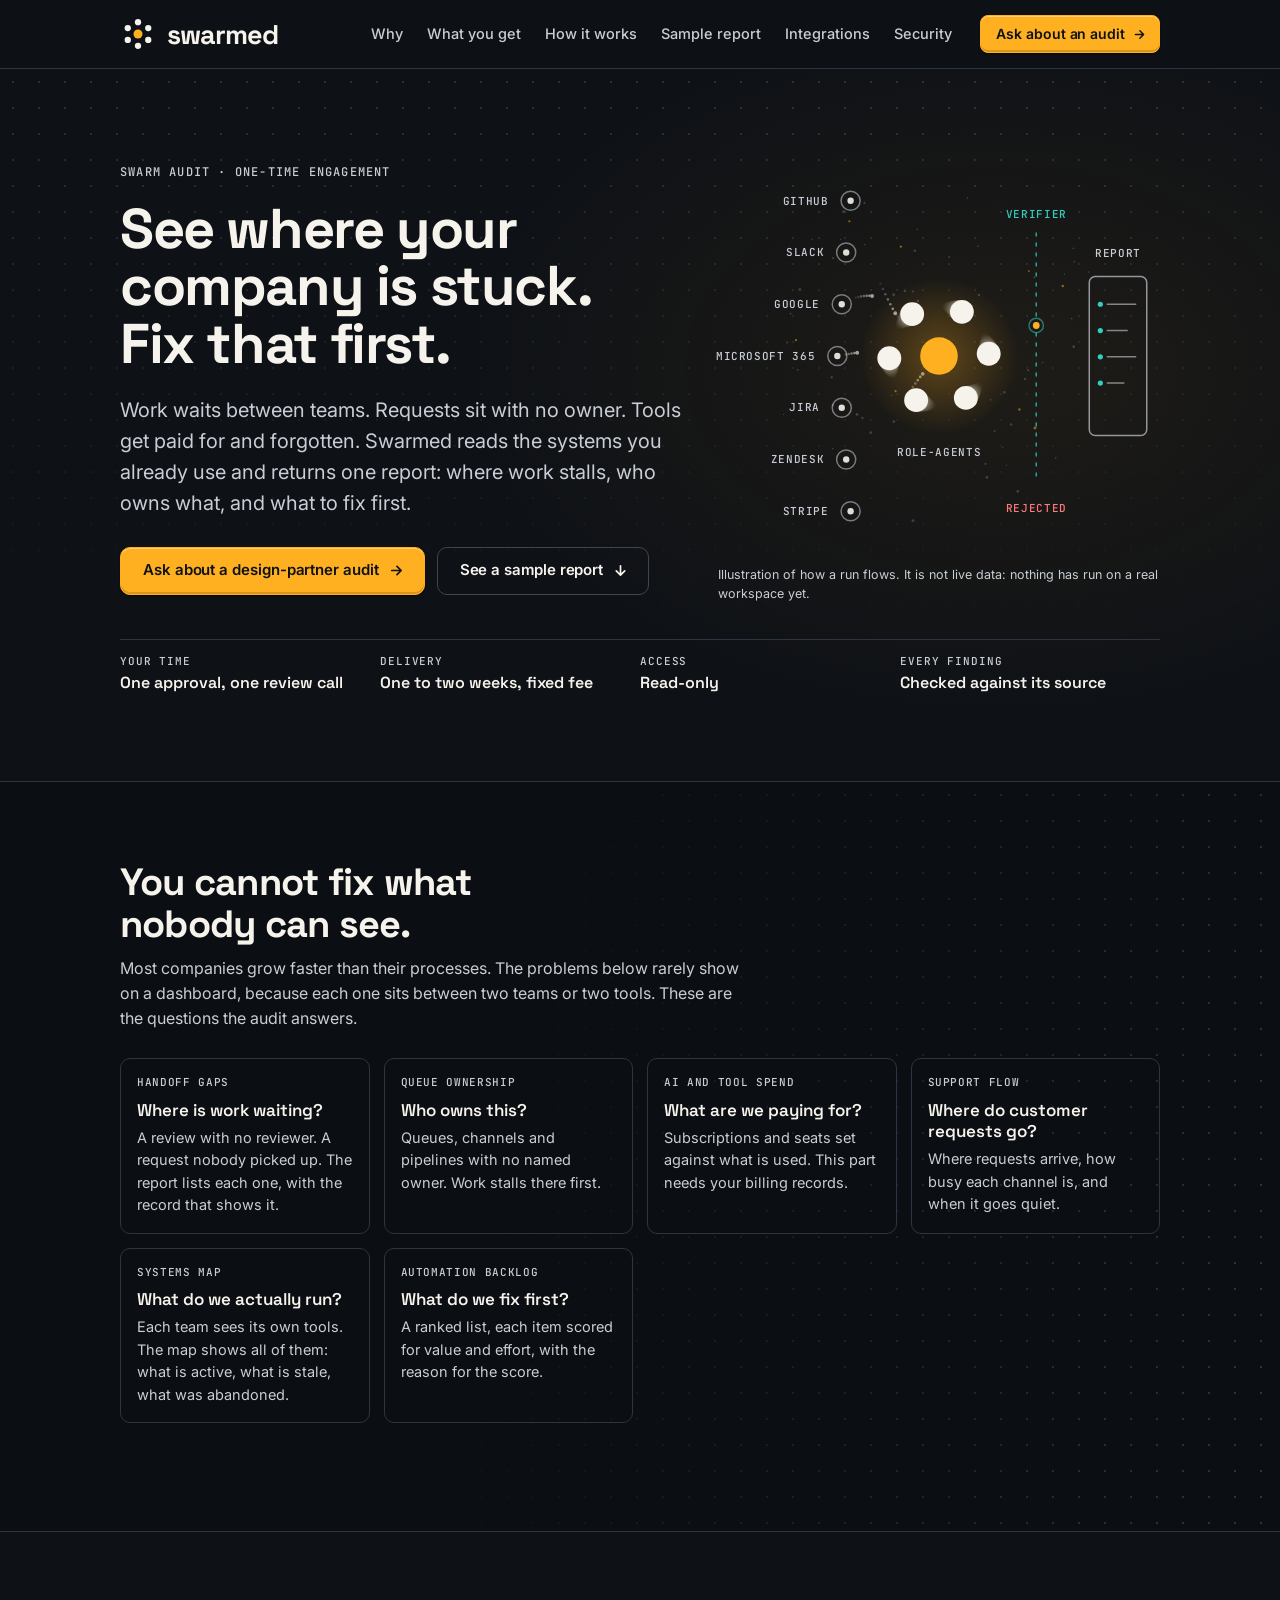
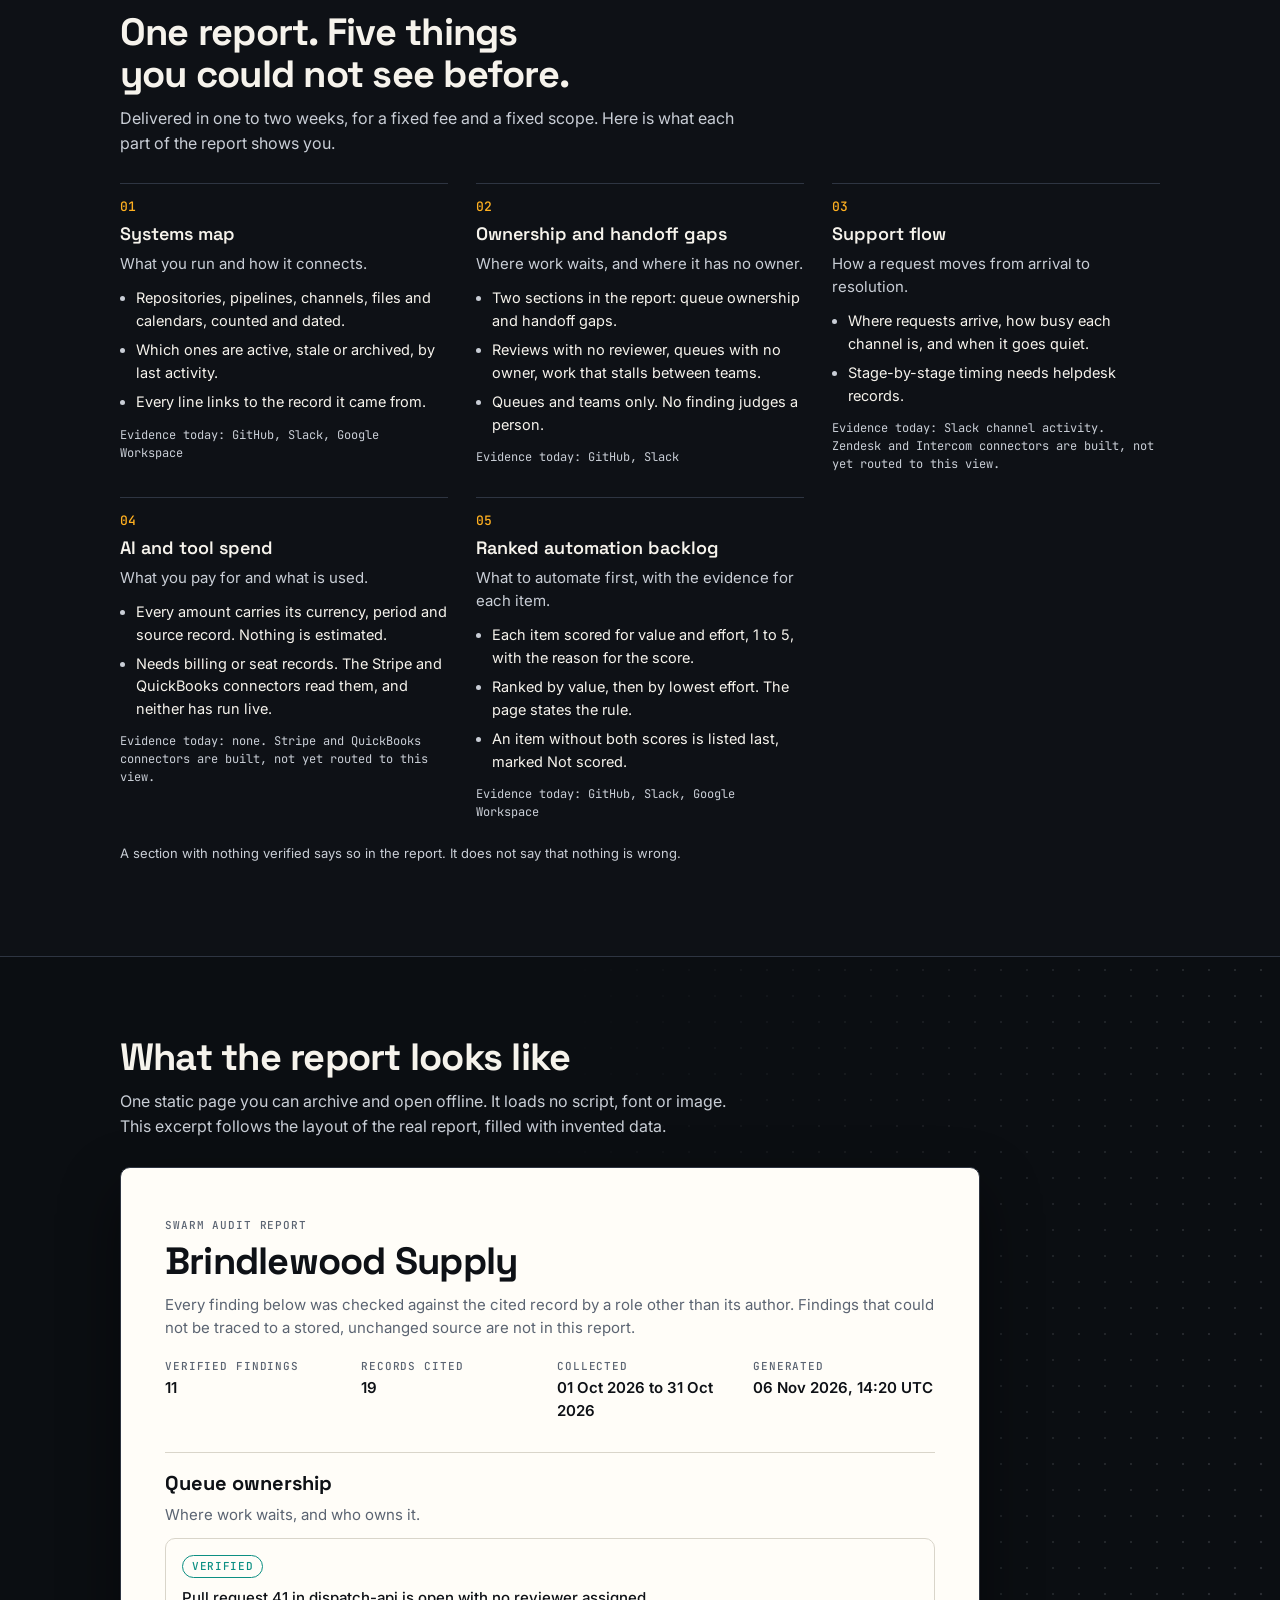
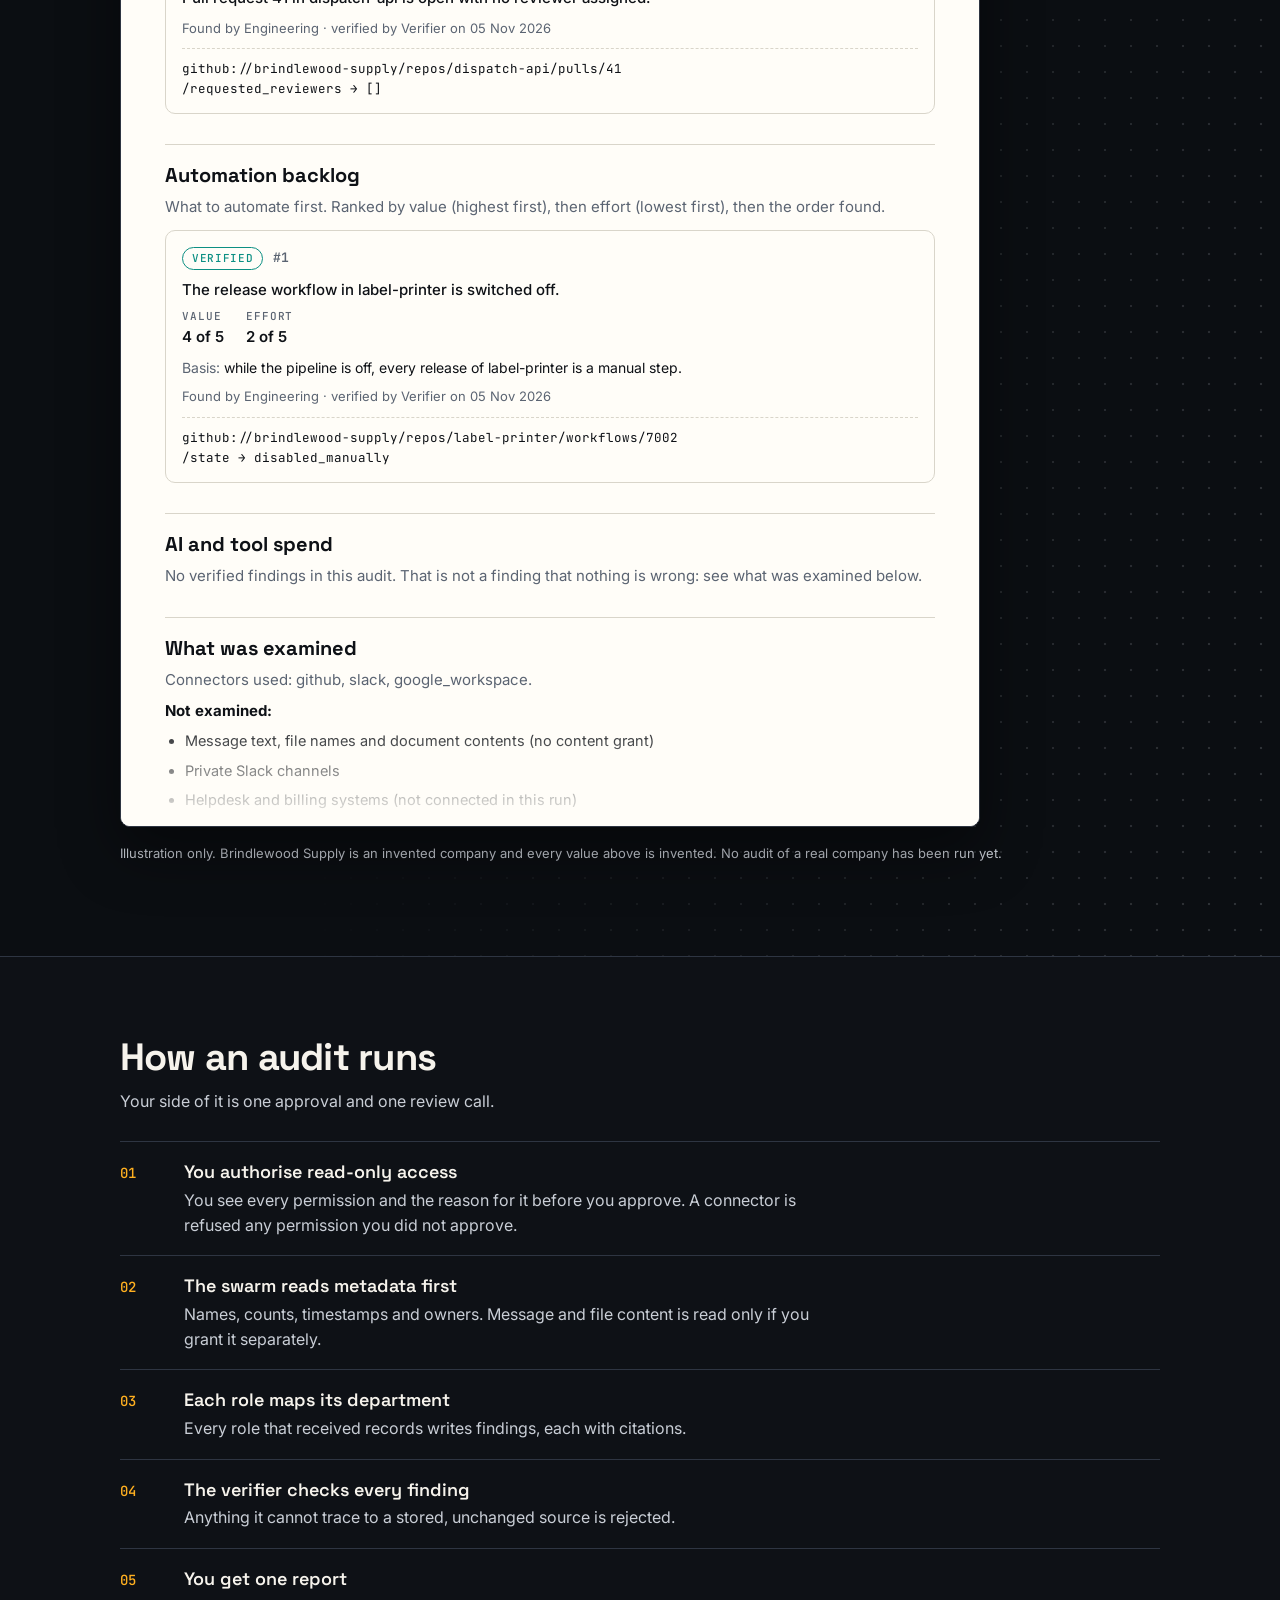
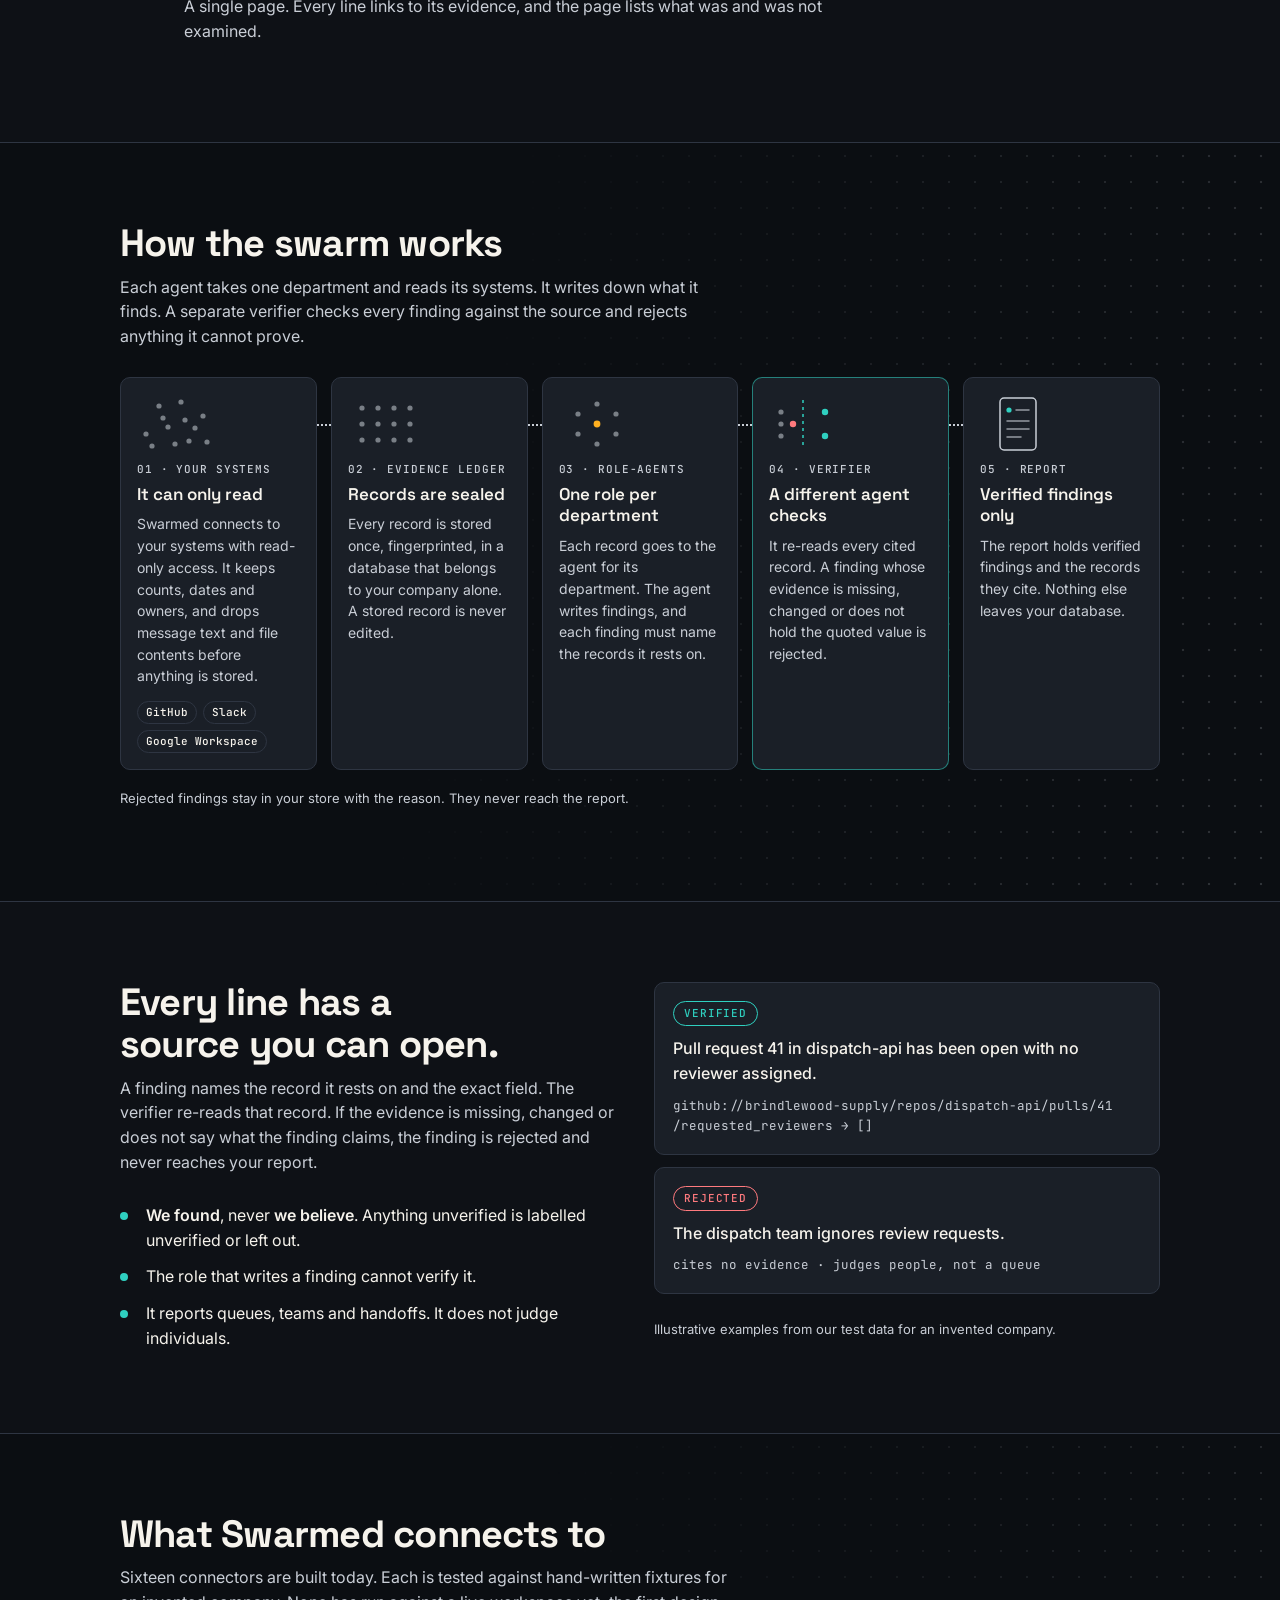
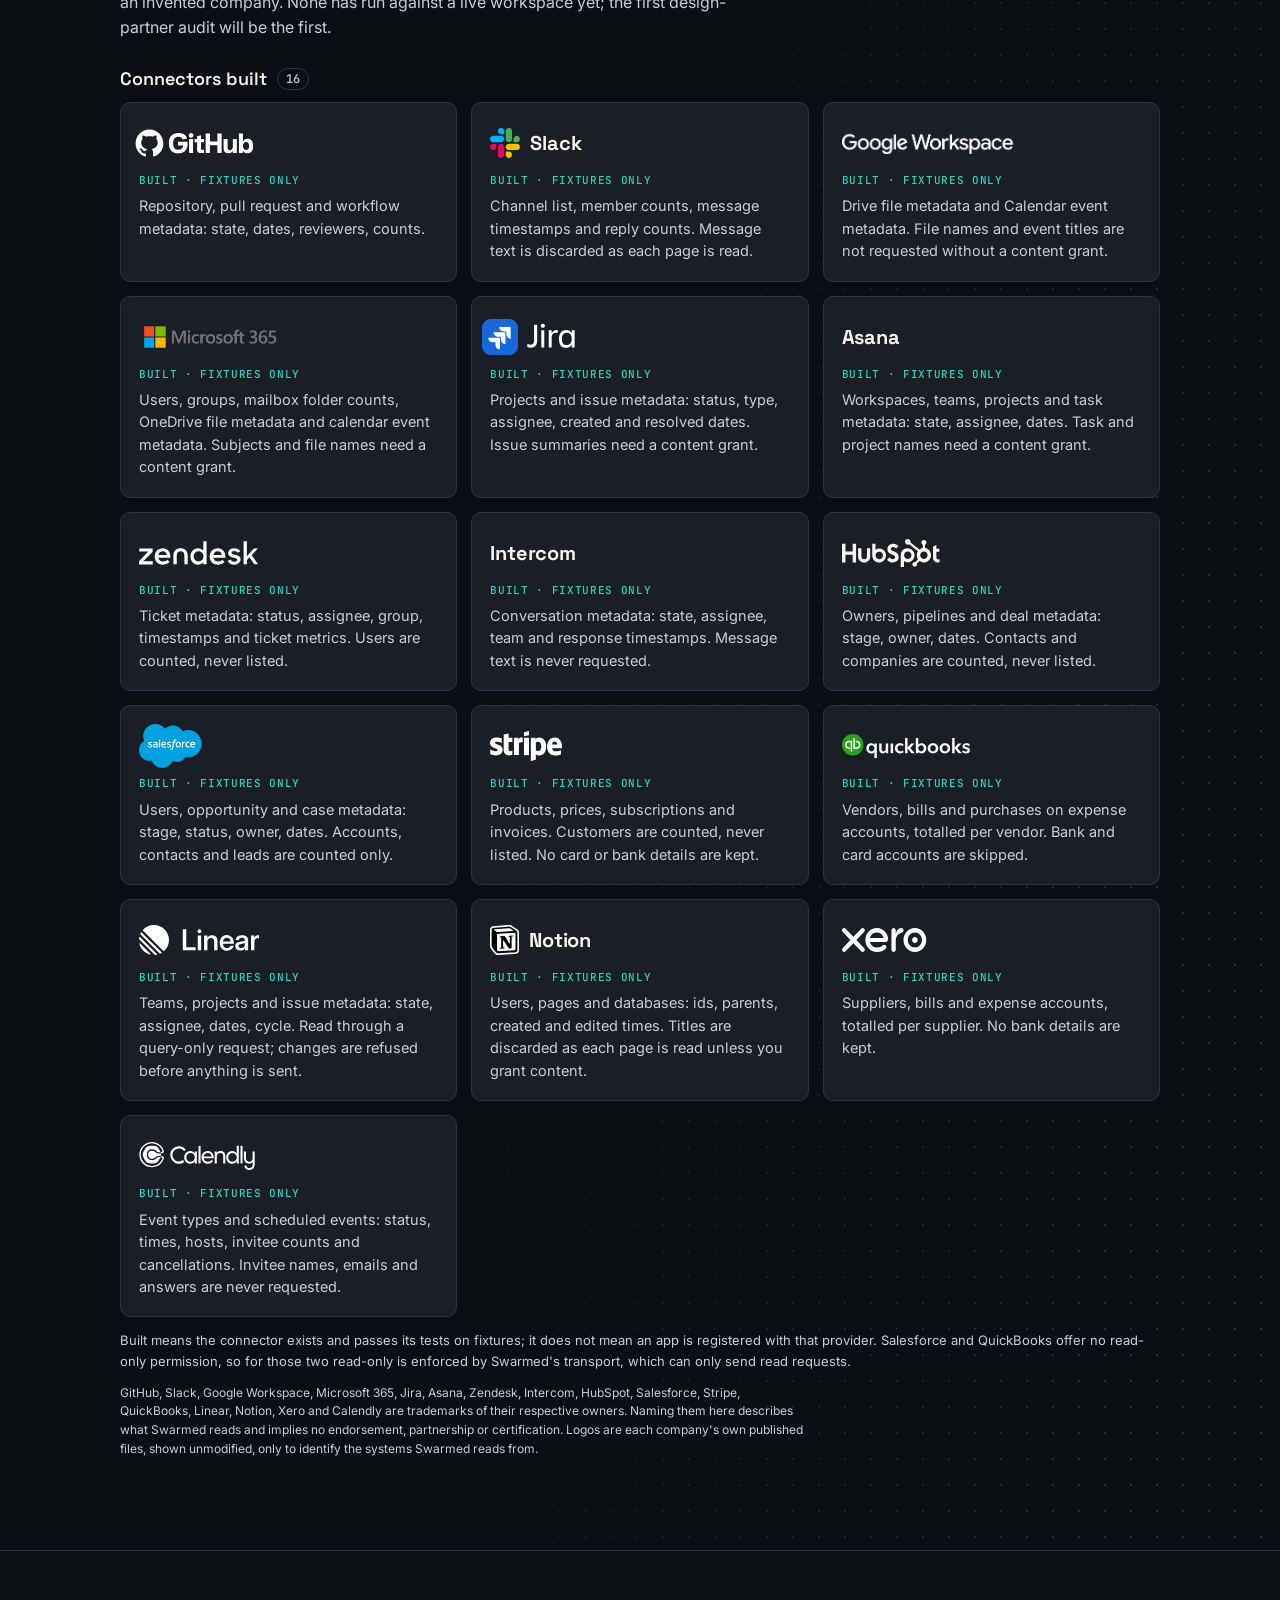
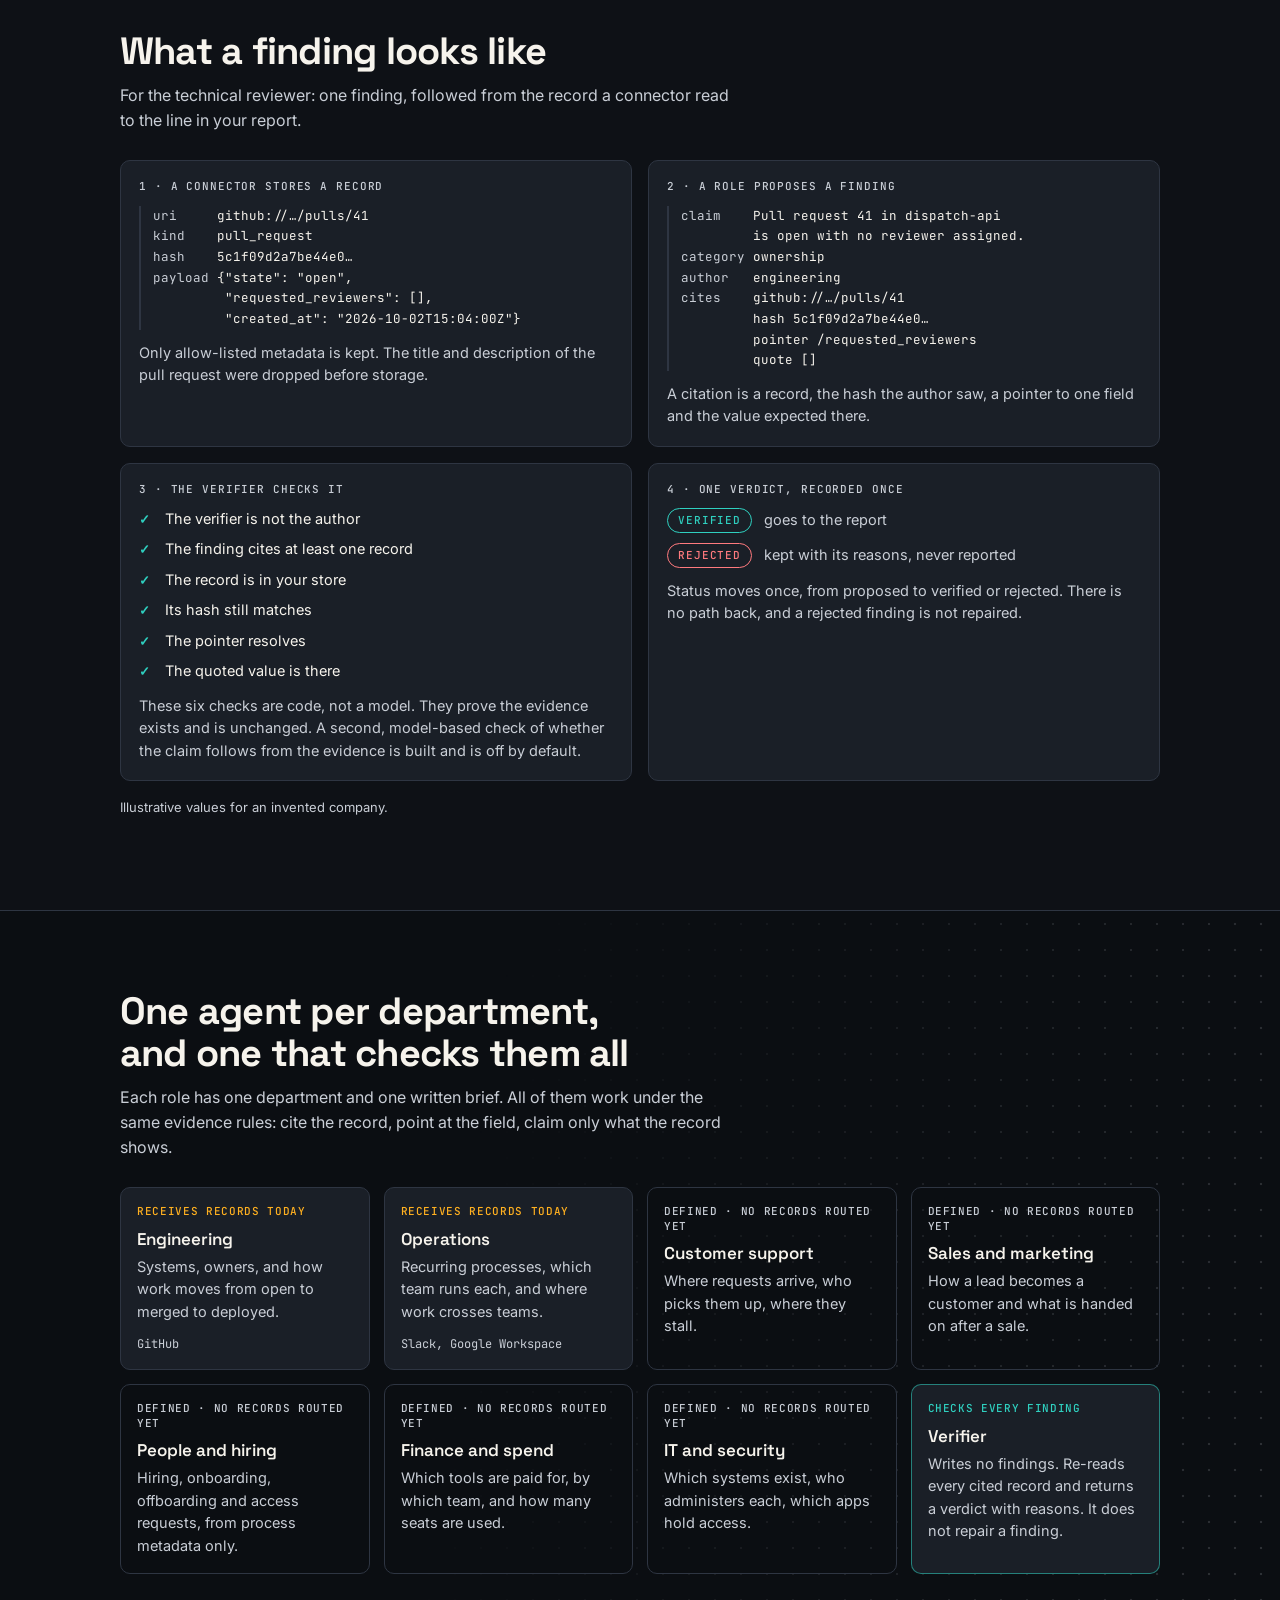
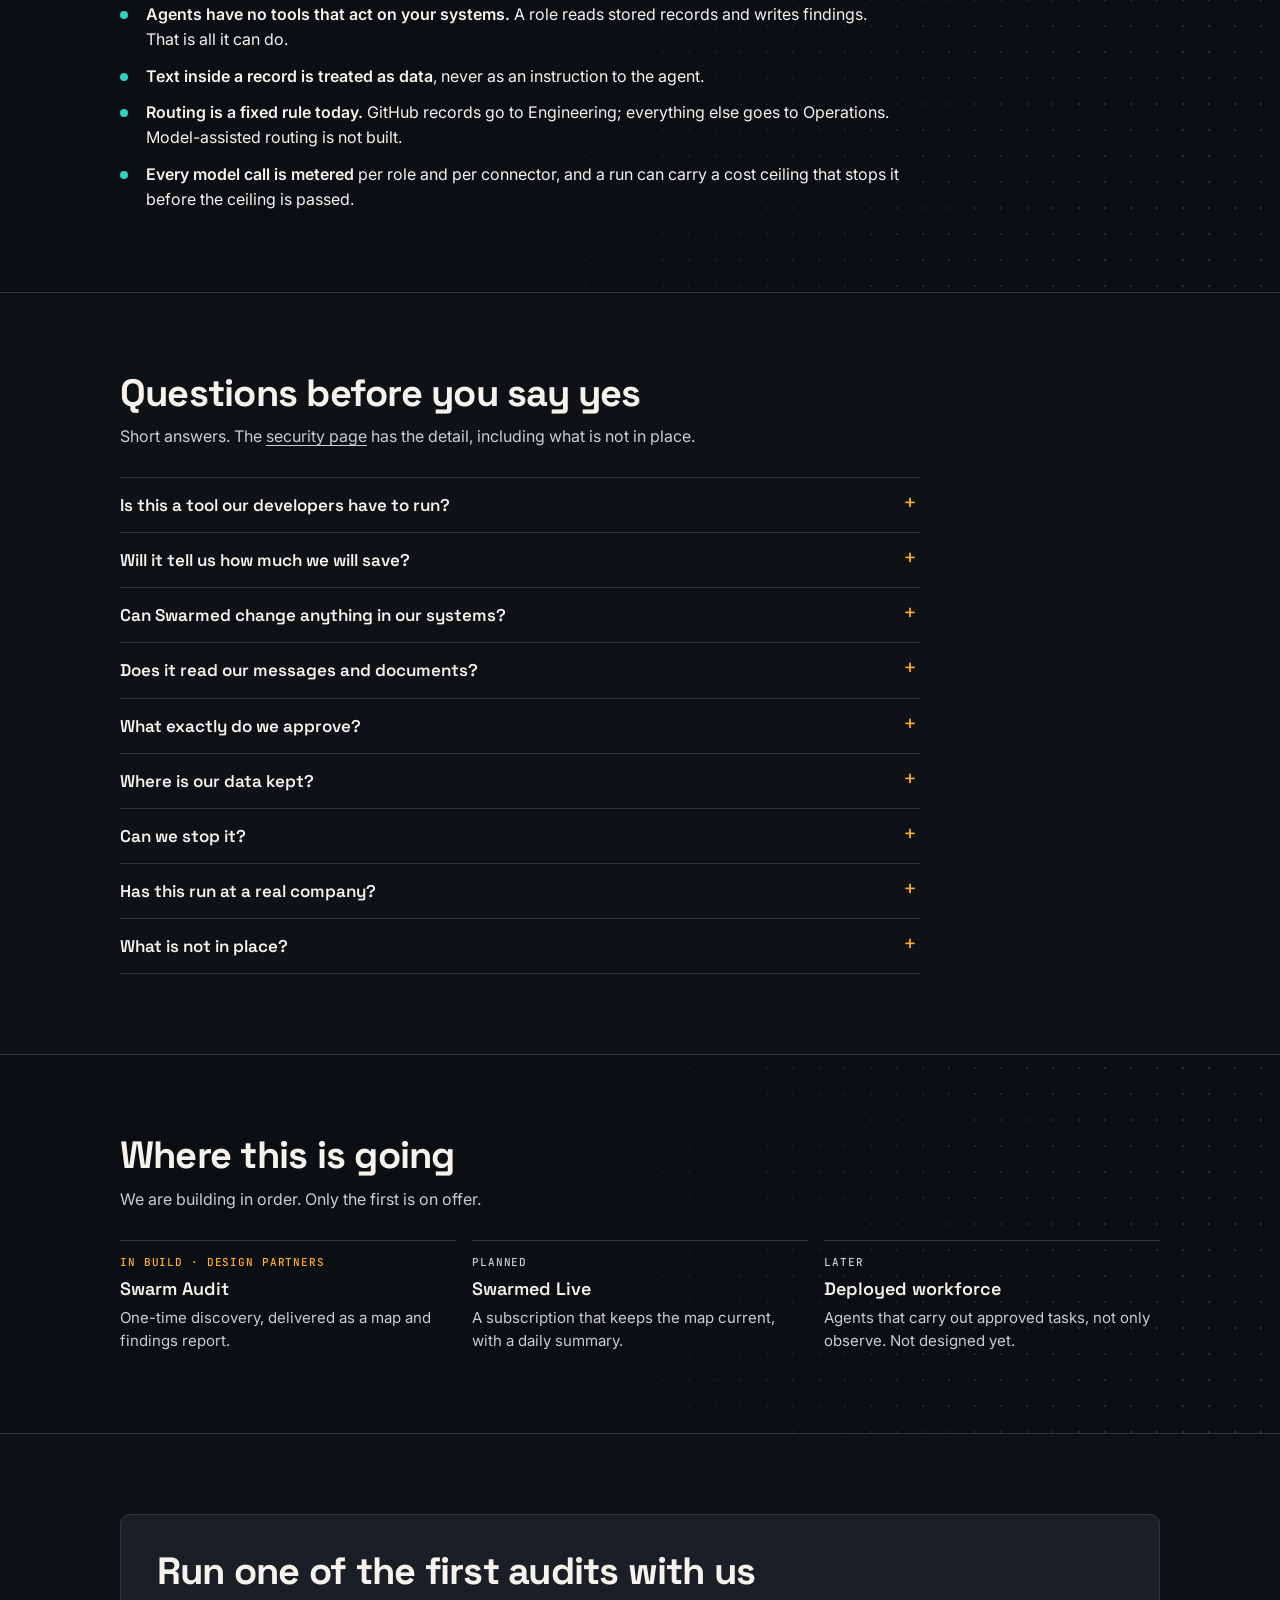
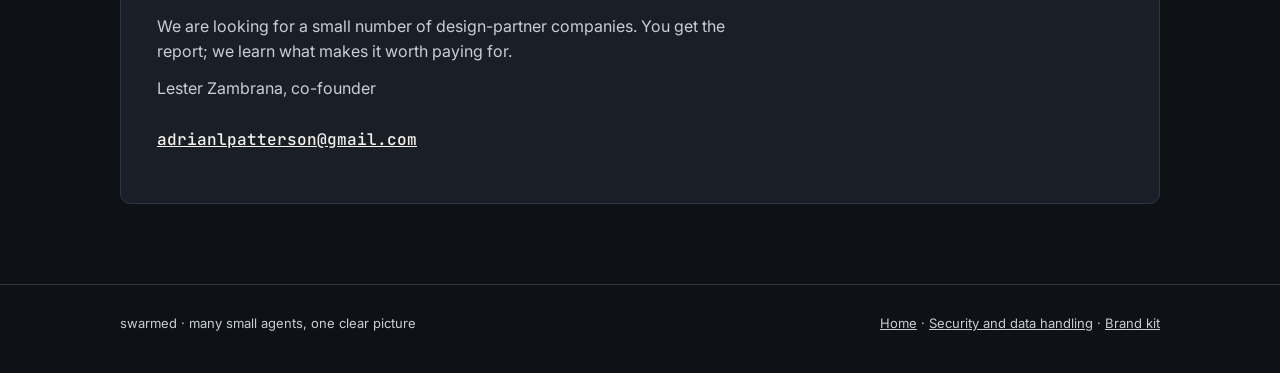
==== commit 2b6c06a9: "Publish site: seven sources in the hero illustration Co-Authored-By: Claude Fable 5.2 <noreply@anthr" ====
--- a/index.html
+++ b/index.html
@@ -25,12 +25,16 @@
     <div class="actions"><a class="btn primary" href="#contact">Ask about a design-partner audit</a><a class="btn down" href="#report">See a sample report</a></div>
   </div>
   <figure class="viz-wrap">
-    <div class="viz" id="swarm-viz" role="img" aria-label="Animated illustration of a run: records from GitHub, Slack and Google Workspace flow to the role-agents, which send findings to the verifier. Verified findings turn teal and land in the report. Rejected findings turn red and stop at the verifier.">
+    <div class="viz" id="swarm-viz" role="img" aria-label="Animated illustration of a run: records from systems such as GitHub, Slack, Google Workspace, Microsoft 365, Jira, Zendesk and Stripe flow to the role-agents, which send findings to the verifier. Verified findings turn teal and land in the report. Rejected findings turn red and stop at the verifier.">
       <canvas aria-hidden="true"></canvas>
-      <span class="vl" style="left:3%;top:27%" aria-hidden="true">GitHub</span>
-      <span class="vl" style="left:3%;top:57%" aria-hidden="true">Slack</span>
-      <span class="vl" style="left:3%;top:87%" aria-hidden="true">Google Workspace</span>
-      <span class="vl mid" style="left:44%;top:73%" aria-hidden="true">role-agents</span>
+      <span class="vl src" style="right:75%;top:11%" aria-hidden="true">GitHub</span>
+      <span class="vl src" style="right:76%;top:24%" aria-hidden="true">Slack</span>
+      <span class="vl src" style="right:77%;top:37%" aria-hidden="true">Google</span>
+      <span class="vl src" style="right:78%;top:50%" aria-hidden="true">Microsoft 365</span>
+      <span class="vl src" style="right:77%;top:63%" aria-hidden="true">Jira</span>
+      <span class="vl src" style="right:76%;top:76%" aria-hidden="true">Zendesk</span>
+      <span class="vl src" style="right:75%;top:89%" aria-hidden="true">Stripe</span>
+      <span class="vl mid" style="left:50%;top:73%" aria-hidden="true">role-agents</span>
       <span class="vl mid teal" style="left:72%;top:13%" aria-hidden="true">verifier</span>
       <span class="vl mid red" style="left:72%;top:87%" aria-hidden="true">rejected</span>
       <span class="vl mid" style="left:90.5%;top:23%" aria-hidden="true">report</span>
--- a/styles.css
+++ b/styles.css
@@ -225,7 +225,7 @@
 .viz { position: relative; aspect-ratio: 10 / 9; width: 100%; max-width: 540px; margin-inline: auto; }
 .viz canvas { position: absolute; inset: 0; width: 100%; height: 100%; }
 .vl { position: absolute; font: 500 11px/1 var(--mono); letter-spacing: .06em; text-transform: uppercase; color: var(--muted); white-space: nowrap; }
-.vl.mid { transform: translateX(-50%); } .vl.teal { color: var(--teal); } .vl.red { color: var(--red); }
+.vl.mid { transform: translateX(-50%); } .vl.src { transform: translateY(-50%); } .vl.teal { color: var(--teal); } .vl.red { color: var(--red); }
 .viz-wrap figcaption { font-size: 12.5px; color: var(--muted); max-width: 540px; margin: 10px auto 0; }
 @media (min-width: 961px) {
   .hero .hero-grid { grid-template-columns: minmax(0, 1.12fr) minmax(0, .88fr); column-gap: 36px; align-items: center; }
